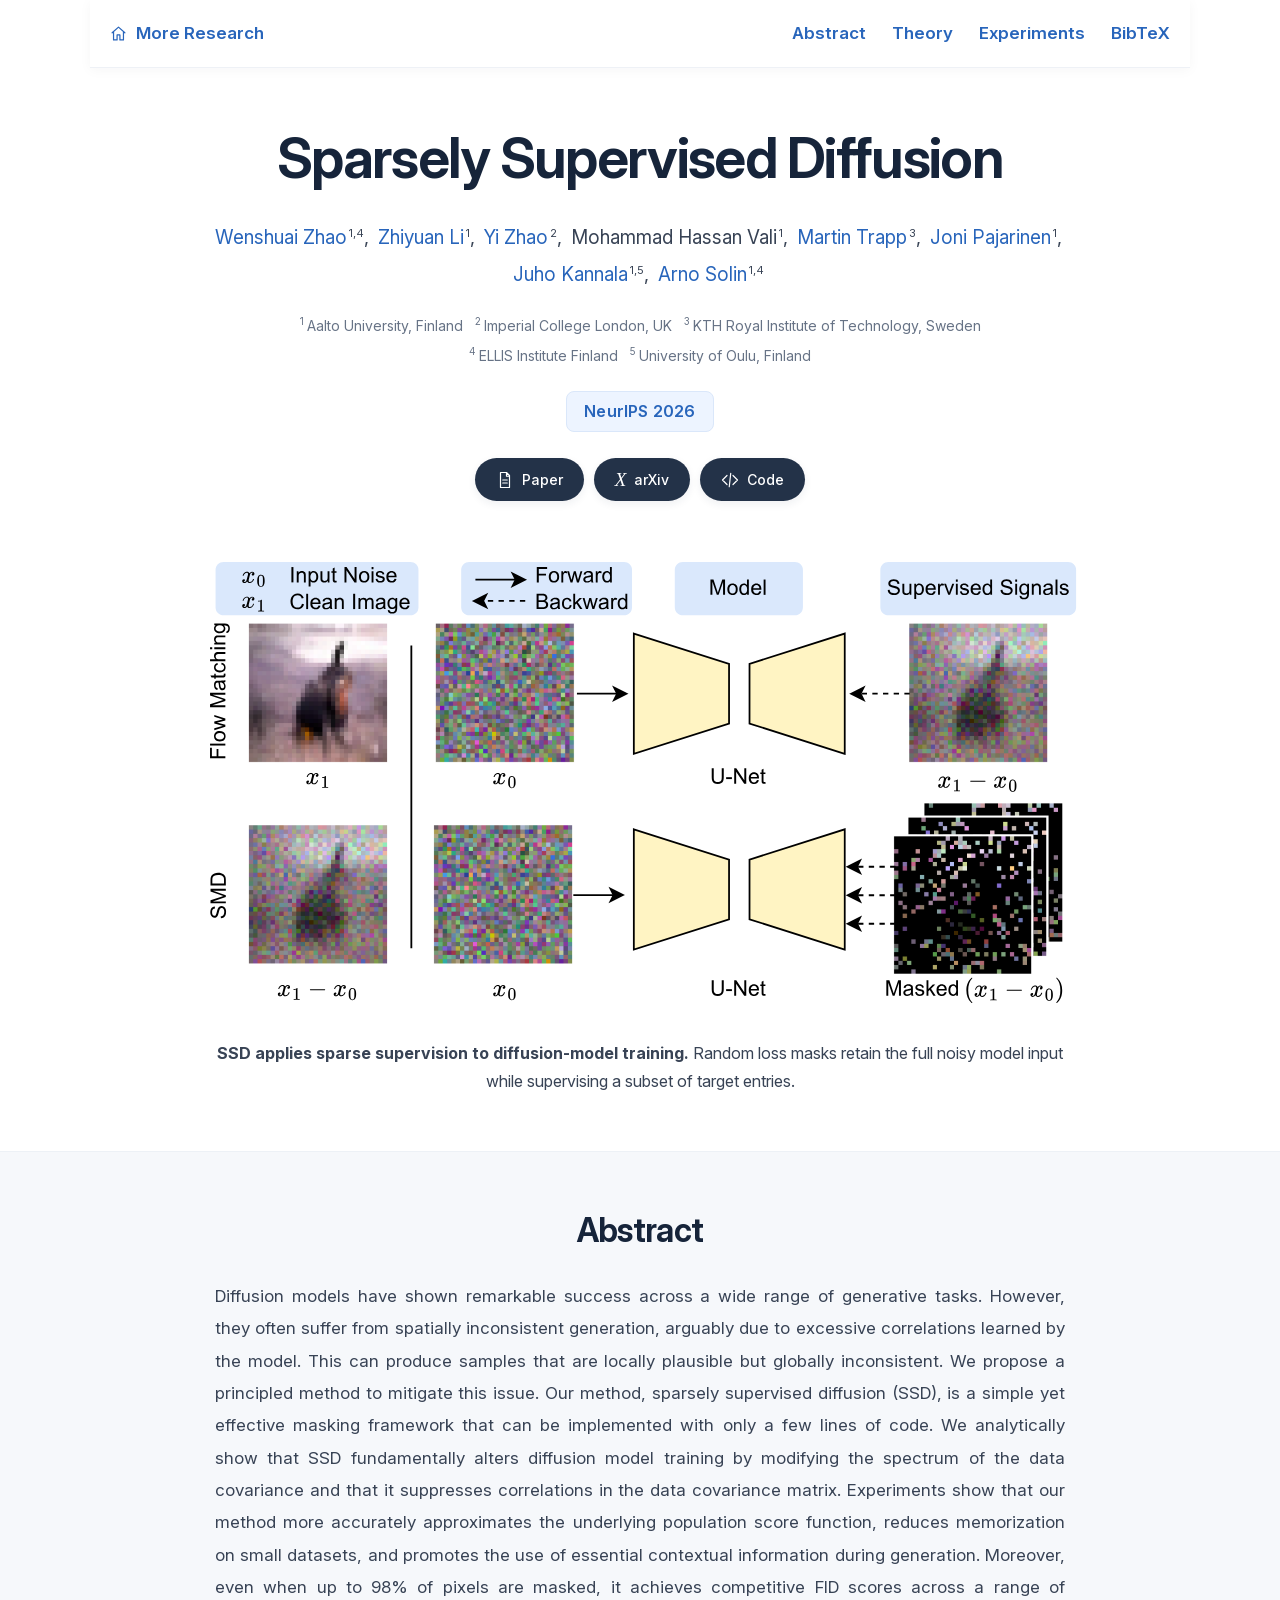
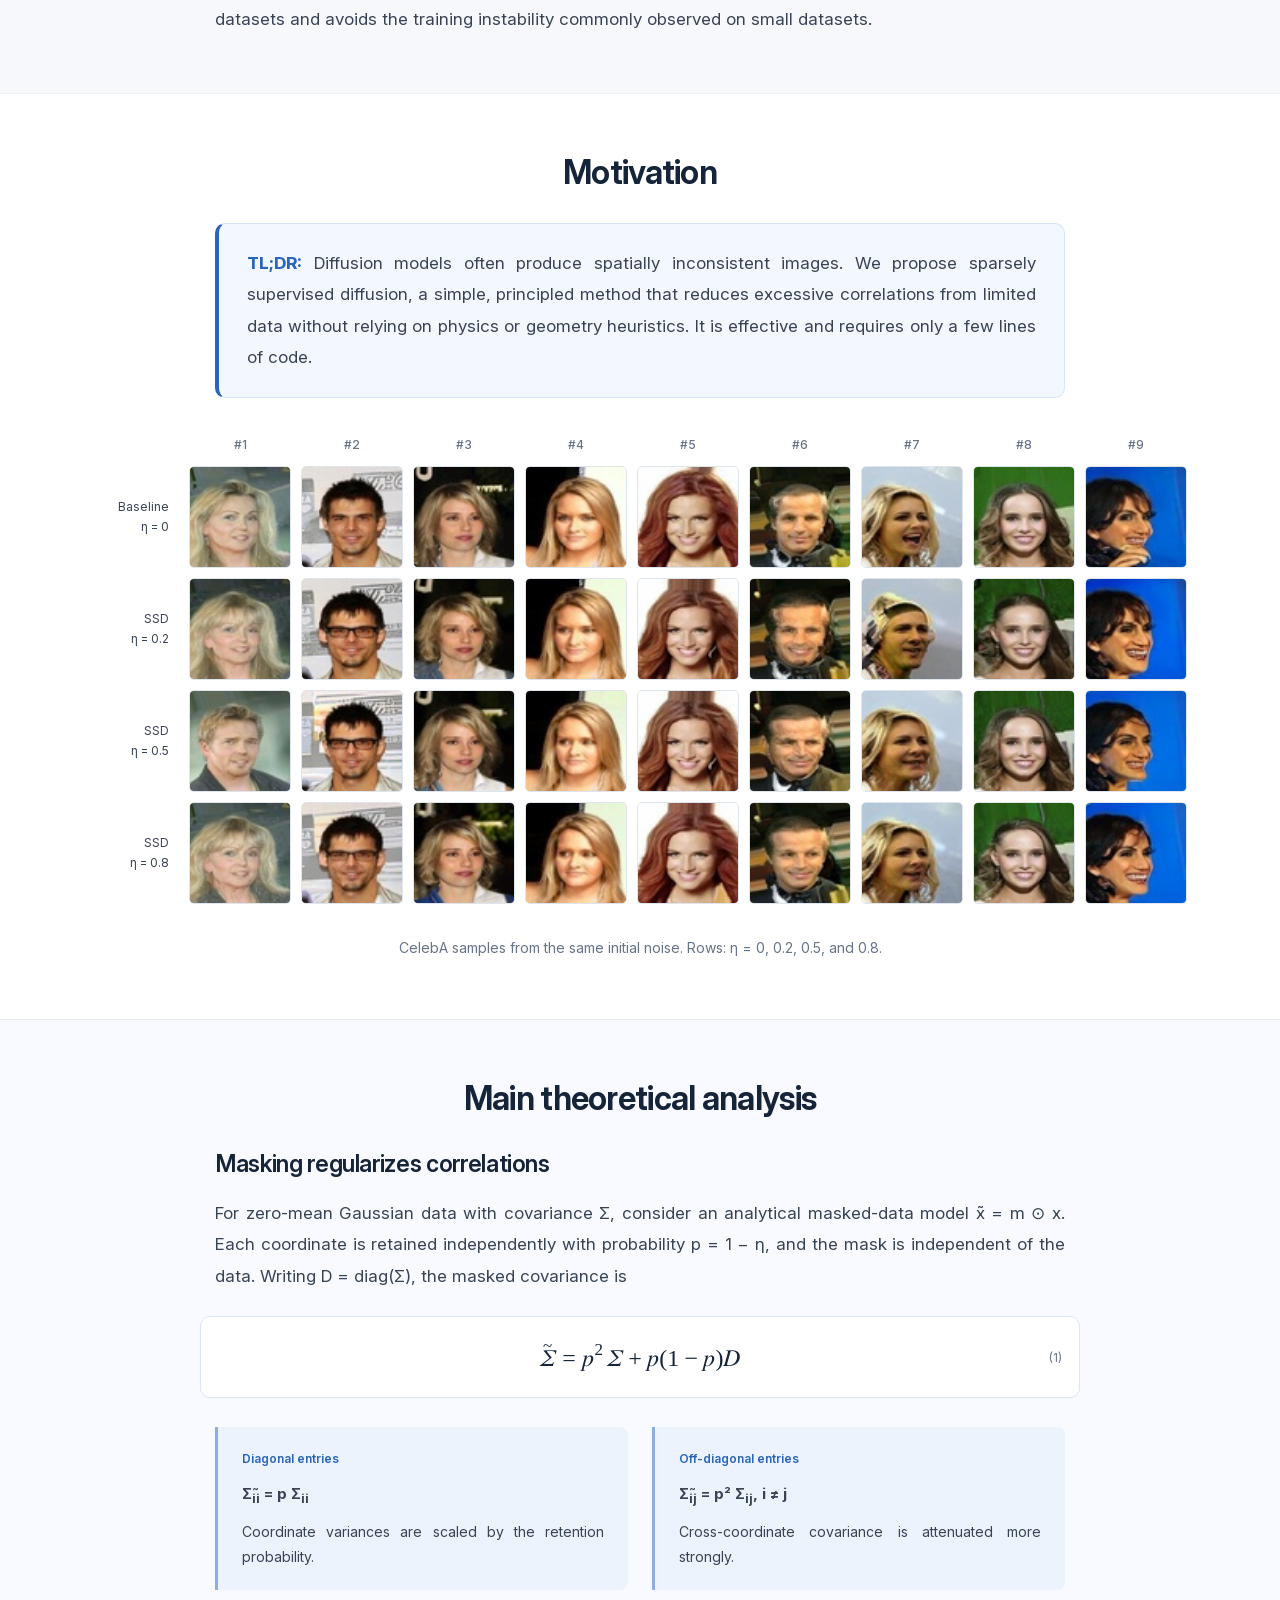
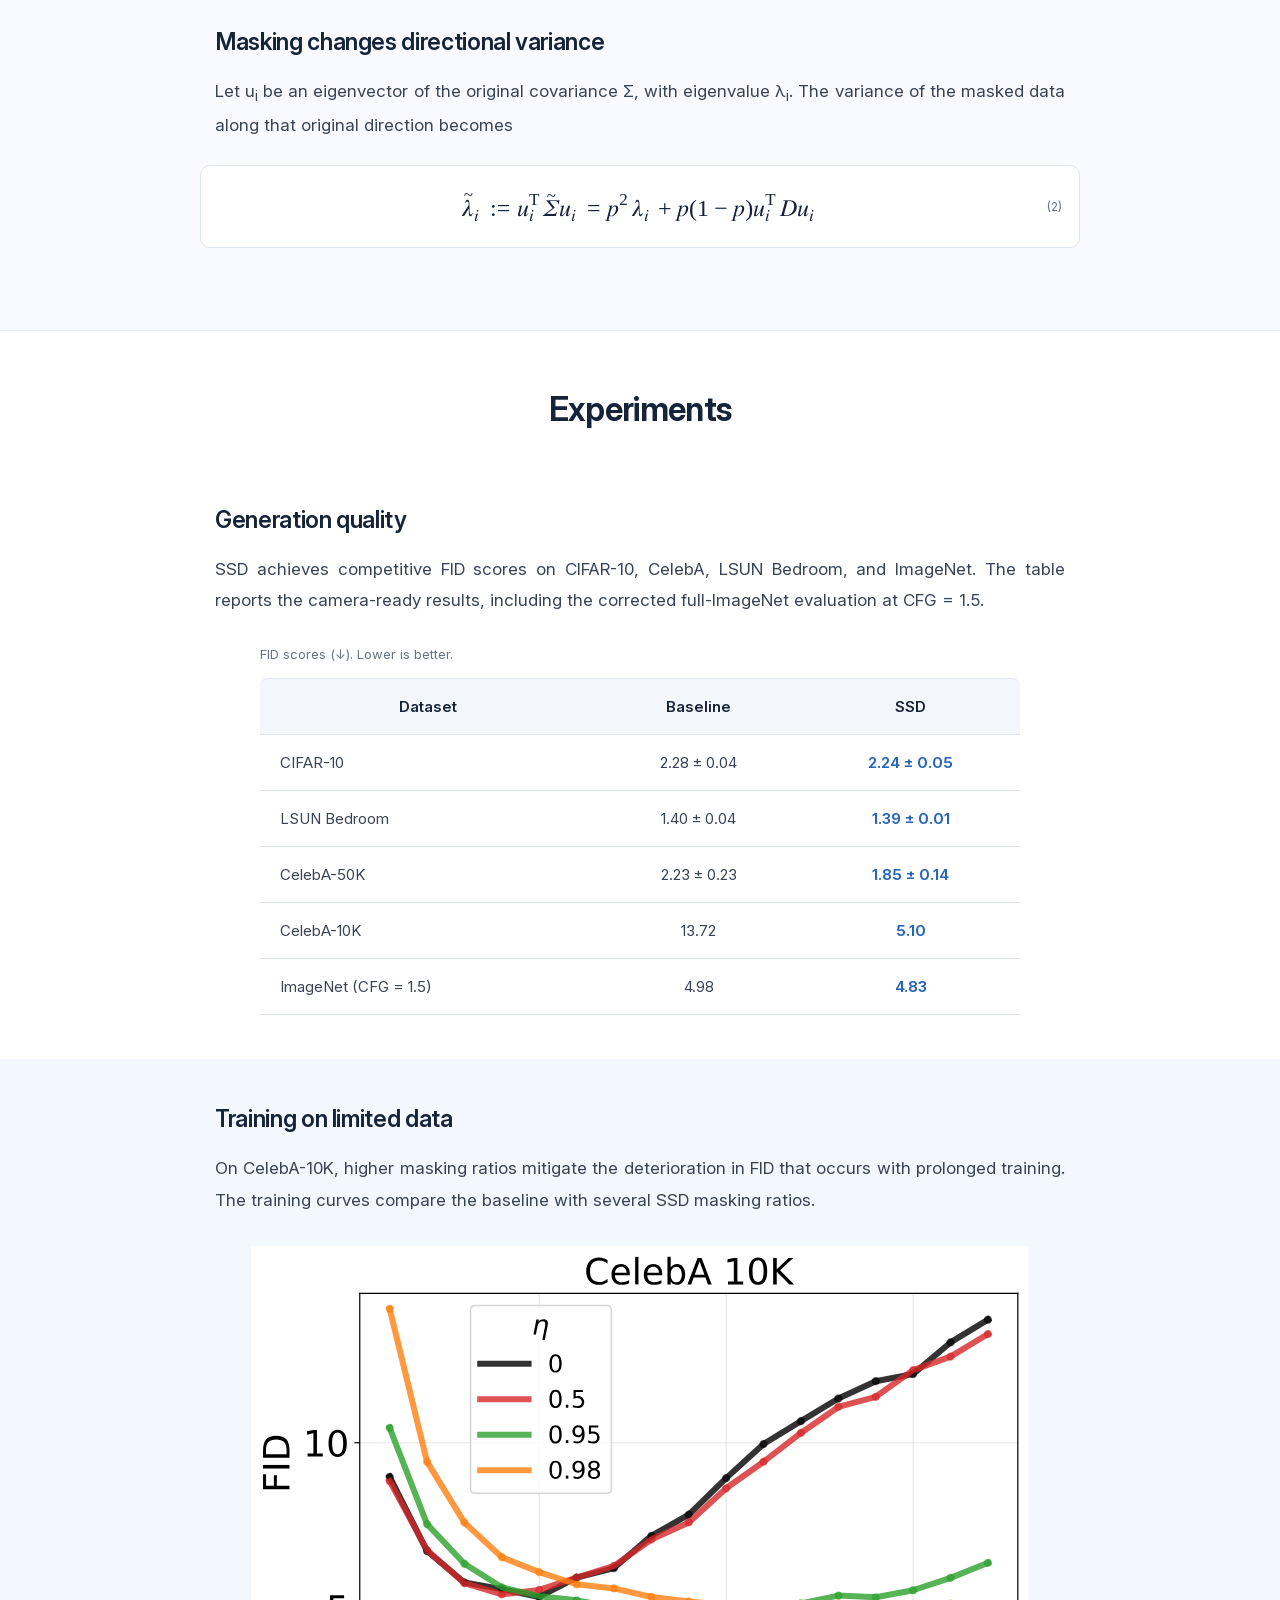
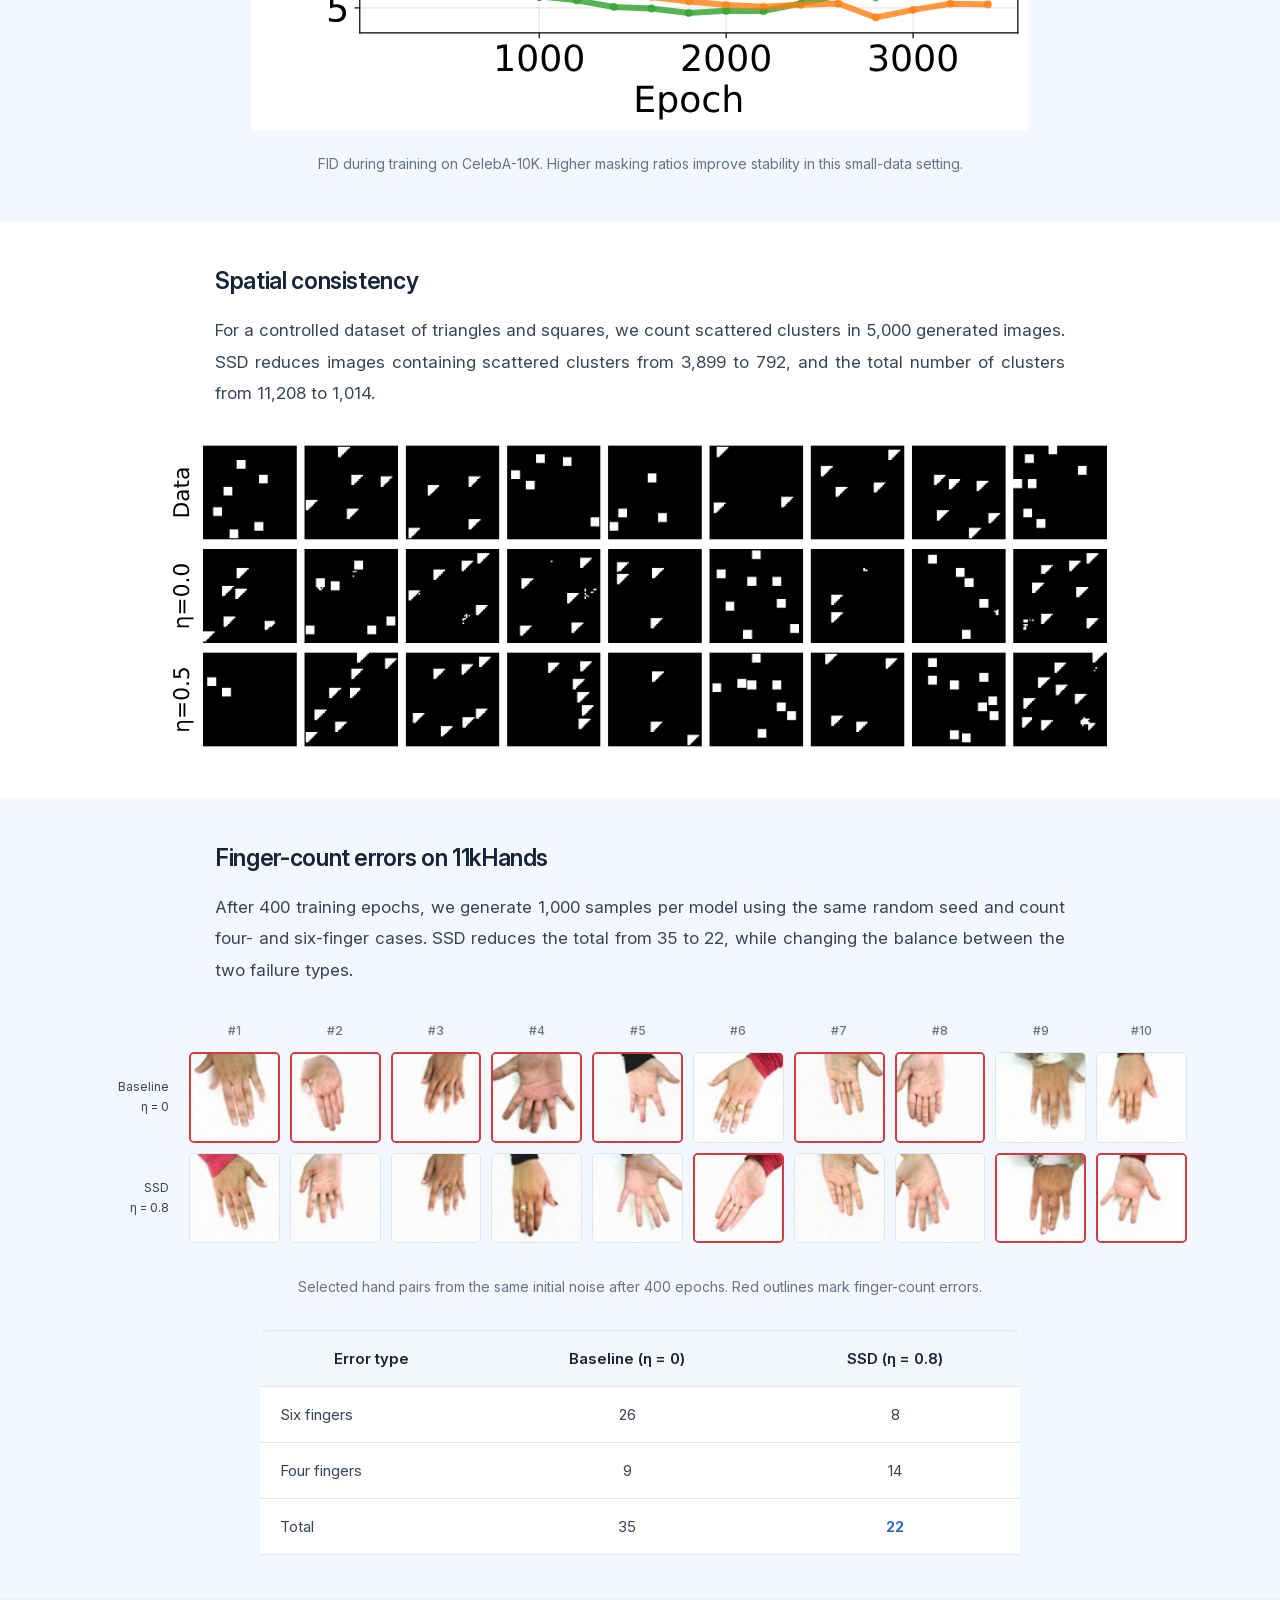
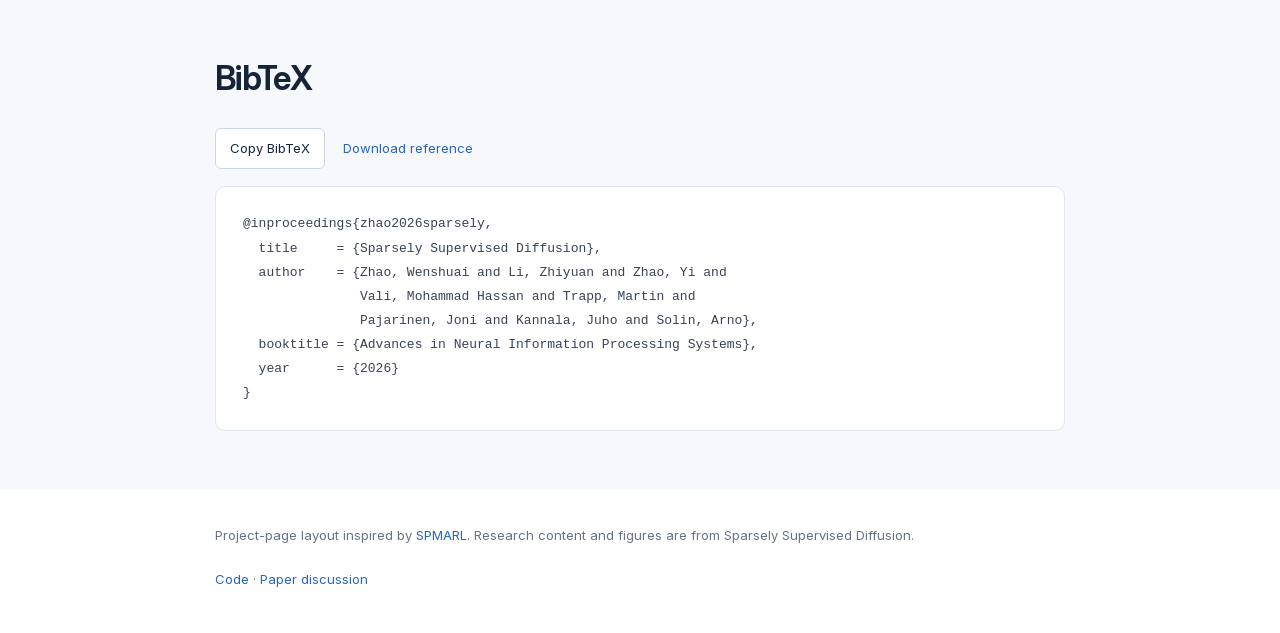
==== index.html @ 61bfb3fc "Keep navigation visible and simplify theory and citation layout" ====
<!doctype html>
<html lang="en">
<head>
  <meta charset="utf-8">
  <meta name="viewport" content="width=device-width, initial-scale=1">
  <meta name="description" content="Sparsely Supervised Diffusion (SSD), NeurIPS 2026. Official project page with paper, code, method, experimental results, and BibTeX.">
  <meta name="keywords" content="diffusion models, flow matching, sparse supervision, spatial consistency, NeurIPS 2026">
  <meta name="theme-color" content="#ffffff">
  <meta property="og:title" content="Sparsely Supervised Diffusion — NeurIPS 2026">
  <meta property="og:description" content="A simple masking framework for diffusion and flow-matching models. Paper, code, and experimental results.">
  <meta property="og:type" content="website">
  <title>Sparsely Supervised Diffusion | NeurIPS 2026</title>
  <link rel="icon" href="docs/assets/favicon.svg" type="image/svg+xml">
  <link rel="preload" href="docs/assets/fonts/InterVariable.woff2" as="font" type="font/woff2" crossorigin>
  <link rel="stylesheet" href="docs/styles.css">
  <script src="docs/script.js" defer></script>
</head>
<body>
  <a class="skip-link" href="#main">Skip to content</a>
  <nav class="research-nav" aria-label="Research navigation">
    <a href="https://wenshuaizhao.github.io/" aria-label="Wenshuai Zhao's research homepage"><svg viewBox="0 0 24 24" aria-hidden="true"><path d="m3 11 9-8 9 8M5 10v11h5v-7h4v7h5V10"/></svg><span>More Research</span></a>
  <div class="section-nav"><a href="#abstract">Abstract</a><a href="#theory">Theory</a><a href="#experiments">Experiments</a><a href="#bibtex">BibTeX</a></div></nav>
  <main id="main">
    <header class="publication-header container">
      <h1>Sparsely Supervised Diffusion</h1>
      <div class="publication-authors">
        <span><a href="https://wenshuaizhao.github.io/">Wenshuai Zhao</a><sup>1,4</sup>,</span>
        <span><a href="https://lizhyun.github.io/">Zhiyuan Li</a><sup>1</sup>,</span>
        <span><a href="https://zhaoyi11.github.io/">Yi Zhao</a><sup>2</sup>,</span>
        <span>Mohammad Hassan Vali<sup>1</sup>,</span>
        <span><a href="https://trappmartin.github.io/">Martin Trapp</a><sup>3</sup>,</span>
        <span><a href="https://rl.aalto.fi/team/">Joni Pajarinen</a><sup>1</sup>,</span>
        <span><a href="https://users.aalto.fi/~kannalj1/">Juho Kannala</a><sup>1,5</sup>,</span>
        <span><a href="https://users.aalto.fi/~asolin/">Arno Solin</a><sup>1,4</sup></span>
      </div>
      <div class="publication-affiliations">
        <p><span><sup>1</sup>Aalto University, Finland</span> &nbsp; <span><sup>2</sup>Imperial College London, UK</span> &nbsp; <span><sup>3</sup>KTH Royal Institute of Technology, Sweden</span></p>
        <p><span><sup>4</sup>ELLIS Institute Finland</span> &nbsp; <span><sup>5</sup>University of Oulu, Finland</span></p>
      </div>
      <p class="publication-venue">NeurIPS 2026</p>
      <div class="publication-links">
        <a class="resource-button" href="https://openreview.net/pdf?id=4HalTYbzQG"><svg viewBox="0 0 24 24" aria-hidden="true"><path d="M6 2h8l4 4v16H6zM14 2v5h4M9 12h6M9 16h6"/></svg>Paper</a>
        <a class="resource-button" href="https://arxiv.org/abs/2602.02699"><span class="arxiv-icon" aria-hidden="true">X</span>arXiv</a>
        <a class="resource-button" href="https://github.com/wenshuaizhao/ssd"><svg viewBox="0 0 24 24" aria-hidden="true"><path d="m8 6-6 6 6 6m8-12 6 6-6 6m-3-15-2 18"/></svg>Code</a>
      </div>
    </header>
    <section class="teaser container" aria-labelledby="teaser-title">
      <figure>
        <img src="docs/assets/method-overview.svg" alt="Method overview comparing full regression supervision in standard flow matching with masked target supervision in SSD" width="1100" height="620">
        <figcaption id="teaser-title"><strong>SSD applies sparse supervision to diffusion-model training.</strong> Random loss masks retain the full noisy model input while supervising a subset of target entries.</figcaption>
      </figure>
    </section>
    <section id="abstract" class="section abstract-section">
      <div class="container text-container">
        <h2>Abstract</h2>
        <p>Diffusion models have shown remarkable success across a wide range of generative tasks. However, they often suffer from spatially inconsistent generation, arguably due to excessive correlations learned by the model. This can produce samples that are locally plausible but globally inconsistent. We propose a principled method to mitigate this issue. Our method, sparsely supervised diffusion (SSD), is a simple yet effective masking framework that can be implemented with only a few lines of code. We analytically show that SSD fundamentally alters diffusion model training by modifying the spectrum of the data covariance and that it suppresses correlations in the data covariance matrix. Experiments show that our method more accurately approximates the underlying population score function, reduces memorization on small datasets, and promotes the use of essential contextual information during generation. Moreover, even when up to 98% of pixels are masked, it achieves competitive FID scores across a range of datasets and avoids the training instability commonly observed on small datasets.</p>
      </div>
    </section>
    <section id="motivation" class="section">
      <div class="container">
        <h2>Motivation</h2>
        <div class="motivation-box">
          <p><strong class="tldr-label">TL;DR:</strong> Diffusion models often produce spatially inconsistent images. We propose sparsely supervised diffusion, a simple, principled method that reduces excessive correlations from limited data without relying on physics or geometry heuristics. It is effective and requires only a few lines of code.</p>
        </div>
        <figure class="sample-figure">
          <div class="gallery-scroll" tabindex="0" role="region" aria-label="All CelebA samples; scroll horizontally on small screens">
            <div class="celeba-grid"><span></span><span class="sample-header">#1</span><span class="sample-header">#2</span><span class="sample-header">#3</span><span class="sample-header">#4</span><span class="sample-header">#5</span><span class="sample-header">#6</span><span class="sample-header">#7</span><span class="sample-header">#8</span><span class="sample-header">#9</span><span class="sample-row-label">Baseline<br>η = 0</span><button class="sample-preview" data-image="assets/celeba-eta-0-1.png" data-title="CelebA sample 1, baseline at eta 0" type="button" aria-label="Enlarge CelebA sample 1, baseline at eta 0"><img src="docs/assets/celeba-eta-0-1.png" alt="CelebA sample 1, baseline at eta 0" width="64" height="64" loading="lazy"></button><button class="sample-preview" data-image="assets/celeba-eta-0-2.png" data-title="CelebA sample 2, baseline at eta 0" type="button" aria-label="Enlarge CelebA sample 2, baseline at eta 0"><img src="docs/assets/celeba-eta-0-2.png" alt="CelebA sample 2, baseline at eta 0" width="64" height="64" loading="lazy"></button><button class="sample-preview" data-image="assets/celeba-eta-0-3.png" data-title="CelebA sample 3, baseline at eta 0" type="button" aria-label="Enlarge CelebA sample 3, baseline at eta 0"><img src="docs/assets/celeba-eta-0-3.png" alt="CelebA sample 3, baseline at eta 0" width="64" height="64" loading="lazy"></button><button class="sample-preview" data-image="assets/celeba-eta-0-4.png" data-title="CelebA sample 4, baseline at eta 0" type="button" aria-label="Enlarge CelebA sample 4, baseline at eta 0"><img src="docs/assets/celeba-eta-0-4.png" alt="CelebA sample 4, baseline at eta 0" width="64" height="64" loading="lazy"></button><button class="sample-preview" data-image="assets/celeba-eta-0-5.png" data-title="CelebA sample 5, baseline at eta 0" type="button" aria-label="Enlarge CelebA sample 5, baseline at eta 0"><img src="docs/assets/celeba-eta-0-5.png" alt="CelebA sample 5, baseline at eta 0" width="64" height="64" loading="lazy"></button><button class="sample-preview" data-image="assets/celeba-eta-0-6.png" data-title="CelebA sample 6, baseline at eta 0" type="button" aria-label="Enlarge CelebA sample 6, baseline at eta 0"><img src="docs/assets/celeba-eta-0-6.png" alt="CelebA sample 6, baseline at eta 0" width="64" height="64" loading="lazy"></button><button class="sample-preview" data-image="assets/celeba-eta-0-7.png" data-title="CelebA sample 7, baseline at eta 0" type="button" aria-label="Enlarge CelebA sample 7, baseline at eta 0"><img src="docs/assets/celeba-eta-0-7.png" alt="CelebA sample 7, baseline at eta 0" width="64" height="64" loading="lazy"></button><button class="sample-preview" data-image="assets/celeba-eta-0-8.png" data-title="CelebA sample 8, baseline at eta 0" type="button" aria-label="Enlarge CelebA sample 8, baseline at eta 0"><img src="docs/assets/celeba-eta-0-8.png" alt="CelebA sample 8, baseline at eta 0" width="64" height="64" loading="lazy"></button><button class="sample-preview" data-image="assets/celeba-eta-0-9.png" data-title="CelebA sample 9, baseline at eta 0" type="button" aria-label="Enlarge CelebA sample 9, baseline at eta 0"><img src="docs/assets/celeba-eta-0-9.png" alt="CelebA sample 9, baseline at eta 0" width="64" height="64" loading="lazy"></button><span class="sample-row-label">SSD<br>η = 0.2</span><button class="sample-preview" data-image="assets/celeba-eta-2-1.png" data-title="CelebA sample 1, SSD at eta 0.2" type="button" aria-label="Enlarge CelebA sample 1, SSD at eta 0.2"><img src="docs/assets/celeba-eta-2-1.png" alt="CelebA sample 1, SSD at eta 0.2" width="64" height="64" loading="lazy"></button><button class="sample-preview" data-image="assets/celeba-eta-2-2.png" data-title="CelebA sample 2, SSD at eta 0.2" type="button" aria-label="Enlarge CelebA sample 2, SSD at eta 0.2"><img src="docs/assets/celeba-eta-2-2.png" alt="CelebA sample 2, SSD at eta 0.2" width="64" height="64" loading="lazy"></button><button class="sample-preview" data-image="assets/celeba-eta-2-3.png" data-title="CelebA sample 3, SSD at eta 0.2" type="button" aria-label="Enlarge CelebA sample 3, SSD at eta 0.2"><img src="docs/assets/celeba-eta-2-3.png" alt="CelebA sample 3, SSD at eta 0.2" width="64" height="64" loading="lazy"></button><button class="sample-preview" data-image="assets/celeba-eta-2-4.png" data-title="CelebA sample 4, SSD at eta 0.2" type="button" aria-label="Enlarge CelebA sample 4, SSD at eta 0.2"><img src="docs/assets/celeba-eta-2-4.png" alt="CelebA sample 4, SSD at eta 0.2" width="64" height="64" loading="lazy"></button><button class="sample-preview" data-image="assets/celeba-eta-2-5.png" data-title="CelebA sample 5, SSD at eta 0.2" type="button" aria-label="Enlarge CelebA sample 5, SSD at eta 0.2"><img src="docs/assets/celeba-eta-2-5.png" alt="CelebA sample 5, SSD at eta 0.2" width="64" height="64" loading="lazy"></button><button class="sample-preview" data-image="assets/celeba-eta-2-6.png" data-title="CelebA sample 6, SSD at eta 0.2" type="button" aria-label="Enlarge CelebA sample 6, SSD at eta 0.2"><img src="docs/assets/celeba-eta-2-6.png" alt="CelebA sample 6, SSD at eta 0.2" width="64" height="64" loading="lazy"></button><button class="sample-preview" data-image="assets/celeba-eta-2-7.png" data-title="CelebA sample 7, SSD at eta 0.2" type="button" aria-label="Enlarge CelebA sample 7, SSD at eta 0.2"><img src="docs/assets/celeba-eta-2-7.png" alt="CelebA sample 7, SSD at eta 0.2" width="64" height="64" loading="lazy"></button><button class="sample-preview" data-image="assets/celeba-eta-2-8.png" data-title="CelebA sample 8, SSD at eta 0.2" type="button" aria-label="Enlarge CelebA sample 8, SSD at eta 0.2"><img src="docs/assets/celeba-eta-2-8.png" alt="CelebA sample 8, SSD at eta 0.2" width="64" height="64" loading="lazy"></button><button class="sample-preview" data-image="assets/celeba-eta-2-9.png" data-title="CelebA sample 9, SSD at eta 0.2" type="button" aria-label="Enlarge CelebA sample 9, SSD at eta 0.2"><img src="docs/assets/celeba-eta-2-9.png" alt="CelebA sample 9, SSD at eta 0.2" width="64" height="64" loading="lazy"></button><span class="sample-row-label">SSD<br>η = 0.5</span><button class="sample-preview" data-image="assets/celeba-eta-5-1.png" data-title="CelebA sample 1, SSD at eta 0.5" type="button" aria-label="Enlarge CelebA sample 1, SSD at eta 0.5"><img src="docs/assets/celeba-eta-5-1.png" alt="CelebA sample 1, SSD at eta 0.5" width="64" height="64" loading="lazy"></button><button class="sample-preview" data-image="assets/celeba-eta-5-2.png" data-title="CelebA sample 2, SSD at eta 0.5" type="button" aria-label="Enlarge CelebA sample 2, SSD at eta 0.5"><img src="docs/assets/celeba-eta-5-2.png" alt="CelebA sample 2, SSD at eta 0.5" width="64" height="64" loading="lazy"></button><button class="sample-preview" data-image="assets/celeba-eta-5-3.png" data-title="CelebA sample 3, SSD at eta 0.5" type="button" aria-label="Enlarge CelebA sample 3, SSD at eta 0.5"><img src="docs/assets/celeba-eta-5-3.png" alt="CelebA sample 3, SSD at eta 0.5" width="64" height="64" loading="lazy"></button><button class="sample-preview" data-image="assets/celeba-eta-5-4.png" data-title="CelebA sample 4, SSD at eta 0.5" type="button" aria-label="Enlarge CelebA sample 4, SSD at eta 0.5"><img src="docs/assets/celeba-eta-5-4.png" alt="CelebA sample 4, SSD at eta 0.5" width="64" height="64" loading="lazy"></button><button class="sample-preview" data-image="assets/celeba-eta-5-5.png" data-title="CelebA sample 5, SSD at eta 0.5" type="button" aria-label="Enlarge CelebA sample 5, SSD at eta 0.5"><img src="docs/assets/celeba-eta-5-5.png" alt="CelebA sample 5, SSD at eta 0.5" width="64" height="64" loading="lazy"></button><button class="sample-preview" data-image="assets/celeba-eta-5-6.png" data-title="CelebA sample 6, SSD at eta 0.5" type="button" aria-label="Enlarge CelebA sample 6, SSD at eta 0.5"><img src="docs/assets/celeba-eta-5-6.png" alt="CelebA sample 6, SSD at eta 0.5" width="64" height="64" loading="lazy"></button><button class="sample-preview" data-image="assets/celeba-eta-5-7.png" data-title="CelebA sample 7, SSD at eta 0.5" type="button" aria-label="Enlarge CelebA sample 7, SSD at eta 0.5"><img src="docs/assets/celeba-eta-5-7.png" alt="CelebA sample 7, SSD at eta 0.5" width="64" height="64" loading="lazy"></button><button class="sample-preview" data-image="assets/celeba-eta-5-8.png" data-title="CelebA sample 8, SSD at eta 0.5" type="button" aria-label="Enlarge CelebA sample 8, SSD at eta 0.5"><img src="docs/assets/celeba-eta-5-8.png" alt="CelebA sample 8, SSD at eta 0.5" width="64" height="64" loading="lazy"></button><button class="sample-preview" data-image="assets/celeba-eta-5-9.png" data-title="CelebA sample 9, SSD at eta 0.5" type="button" aria-label="Enlarge CelebA sample 9, SSD at eta 0.5"><img src="docs/assets/celeba-eta-5-9.png" alt="CelebA sample 9, SSD at eta 0.5" width="64" height="64" loading="lazy"></button><span class="sample-row-label">SSD<br>η = 0.8</span><button class="sample-preview" data-image="assets/celeba-eta-8-1.png" data-title="CelebA sample 1, SSD at eta 0.8" type="button" aria-label="Enlarge CelebA sample 1, SSD at eta 0.8"><img src="docs/assets/celeba-eta-8-1.png" alt="CelebA sample 1, SSD at eta 0.8" width="64" height="64" loading="lazy"></button><button class="sample-preview" data-image="assets/celeba-eta-8-2.png" data-title="CelebA sample 2, SSD at eta 0.8" type="button" aria-label="Enlarge CelebA sample 2, SSD at eta 0.8"><img src="docs/assets/celeba-eta-8-2.png" alt="CelebA sample 2, SSD at eta 0.8" width="64" height="64" loading="lazy"></button><button class="sample-preview" data-image="assets/celeba-eta-8-3.png" data-title="CelebA sample 3, SSD at eta 0.8" type="button" aria-label="Enlarge CelebA sample 3, SSD at eta 0.8"><img src="docs/assets/celeba-eta-8-3.png" alt="CelebA sample 3, SSD at eta 0.8" width="64" height="64" loading="lazy"></button><button class="sample-preview" data-image="assets/celeba-eta-8-4.png" data-title="CelebA sample 4, SSD at eta 0.8" type="button" aria-label="Enlarge CelebA sample 4, SSD at eta 0.8"><img src="docs/assets/celeba-eta-8-4.png" alt="CelebA sample 4, SSD at eta 0.8" width="64" height="64" loading="lazy"></button><button class="sample-preview" data-image="assets/celeba-eta-8-5.png" data-title="CelebA sample 5, SSD at eta 0.8" type="button" aria-label="Enlarge CelebA sample 5, SSD at eta 0.8"><img src="docs/assets/celeba-eta-8-5.png" alt="CelebA sample 5, SSD at eta 0.8" width="64" height="64" loading="lazy"></button><button class="sample-preview" data-image="assets/celeba-eta-8-6.png" data-title="CelebA sample 6, SSD at eta 0.8" type="button" aria-label="Enlarge CelebA sample 6, SSD at eta 0.8"><img src="docs/assets/celeba-eta-8-6.png" alt="CelebA sample 6, SSD at eta 0.8" width="64" height="64" loading="lazy"></button><button class="sample-preview" data-image="assets/celeba-eta-8-7.png" data-title="CelebA sample 7, SSD at eta 0.8" type="button" aria-label="Enlarge CelebA sample 7, SSD at eta 0.8"><img src="docs/assets/celeba-eta-8-7.png" alt="CelebA sample 7, SSD at eta 0.8" width="64" height="64" loading="lazy"></button><button class="sample-preview" data-image="assets/celeba-eta-8-8.png" data-title="CelebA sample 8, SSD at eta 0.8" type="button" aria-label="Enlarge CelebA sample 8, SSD at eta 0.8"><img src="docs/assets/celeba-eta-8-8.png" alt="CelebA sample 8, SSD at eta 0.8" width="64" height="64" loading="lazy"></button><button class="sample-preview" data-image="assets/celeba-eta-8-9.png" data-title="CelebA sample 9, SSD at eta 0.8" type="button" aria-label="Enlarge CelebA sample 9, SSD at eta 0.8"><img src="docs/assets/celeba-eta-8-9.png" alt="CelebA sample 9, SSD at eta 0.8" width="64" height="64" loading="lazy"></button></div></div>
          <figcaption>CelebA samples from the same initial noise. Rows: η = 0, 0.2, 0.5, and 0.8.</figcaption>
        </figure>
      </div>
    </section>
    <section id="theory" class="section theory-section">
      <div class="container">
        <h2>Main theoretical analysis</h2>
        
        <div class="text-container prose">
          <h3>Masking regularizes correlations</h3>
          <p>For zero-mean Gaussian data with covariance Σ, consider an analytical masked-data model x̃ = m ⊙ x. Each coordinate is retained independently with probability p = 1 − η, and the mask is independent of the data. Writing D = diag(Σ), the masked covariance is</p>
        </div>
        <div class="equation-panel"><math display="block" aria-label="Masked covariance equals p squared times Sigma plus p times one minus p times D"><mrow><mover><mi>Σ</mi><mo>~</mo></mover><mo>=</mo><msup><mi>p</mi><mn>2</mn></msup><mi>Σ</mi><mo>+</mo><mi>p</mi><mo>(</mo><mn>1</mn><mo>−</mo><mi>p</mi><mo>)</mo><mi>D</mi></mrow></math><span class="equation-number">(1)</span></div>
        <div class="covariance-explanation">
          <div><span class="theory-label">Diagonal entries</span><p><strong>Σ̃<sub>ii</sub> = p Σ<sub>ii</sub></strong></p><p>Coordinate variances are scaled by the retention probability.</p></div>
          <div><span class="theory-label">Off-diagonal entries</span><p><strong>Σ̃<sub>ij</sub> = p² Σ<sub>ij</sub>, i ≠ j</strong></p><p>Cross-coordinate covariance is attenuated more strongly.</p></div>
        </div>
        <div class="text-container prose">
          <h3>Masking changes directional variance</h3>
          <p>Let u<sub>i</sub> be an eigenvector of the original covariance Σ, with eigenvalue λ<sub>i</sub>. The variance of the masked data along that original direction becomes</p>
        </div>
        <div class="equation-panel"><math display="block" aria-label="Projected masked variance equals p squared lambda i plus p times one minus p times u i transpose D u i"><mrow><msub><mover><mi>λ</mi><mo>~</mo></mover><mi>i</mi></msub><mo>:=</mo><msubsup><mi>u</mi><mi>i</mi><mi mathvariant="normal">T</mi></msubsup><mover><mi>Σ</mi><mo>~</mo></mover><msub><mi>u</mi><mi>i</mi></msub><mo>=</mo><msup><mi>p</mi><mn>2</mn></msup><msub><mi>λ</mi><mi>i</mi></msub><mo>+</mo><mi>p</mi><mo>(</mo><mn>1</mn><mo>−</mo><mi>p</mi><mo>)</mo><msubsup><mi>u</mi><mi>i</mi><mi mathvariant="normal">T</mi></msubsup><mi>D</mi><msub><mi>u</mi><mi>i</mi></msub></mrow></math><span class="equation-number">(2)</span></div>
      </div>
    </section>
    <section id="experiments" class="section experiments-section">
      <div class="container"><h2>Experiments</h2></div>
      <section class="experiment-subsection" aria-label="Generation quality">
        <div class="container">
        <h3>Generation quality</h3>
        <p class="prose">SSD achieves competitive FID scores on CIFAR-10, CelebA, LSUN Bedroom, and ImageNet. The table reports the camera-ready results, including the corrected full-ImageNet evaluation at CFG = 1.5.</p>
        <div class="table-container">
          <table>
            <caption>FID scores (↓). Lower is better.</caption>
            <thead><tr><th scope="col">Dataset</th><th scope="col">Baseline</th><th scope="col">SSD</th></tr></thead>
            <tbody>
              <tr><th scope="row">CIFAR-10</th><td>2.28 ± 0.04</td><td><strong>2.24 ± 0.05</strong></td></tr>
              <tr><th scope="row">LSUN Bedroom</th><td>1.40 ± 0.04</td><td><strong>1.39 ± 0.01</strong></td></tr>
              <tr><th scope="row">CelebA-50K</th><td>2.23 ± 0.23</td><td><strong>1.85 ± 0.14</strong></td></tr>
              <tr><th scope="row">CelebA-10K</th><td>13.72</td><td><strong>5.10</strong></td></tr>
              <tr><th scope="row">ImageNet (CFG = 1.5)</th><td>4.98</td><td><strong>4.83</strong></td></tr>
            </tbody>
          </table>
        </div>
        </div>
      </section>
      <section class="experiment-subsection" aria-label="Training on limited data">
        <div class="container">
        <h3>Training on limited data</h3>
        <p class="prose">On CelebA-10K, higher masking ratios mitigate the deterioration in FID that occurs with prolonged training. The training curves compare the baseline with several SSD masking ratios.</p>
        <figure class="training-figure"><img src="docs/assets/celeba10k-training.svg" alt="CelebA-10K FID versus training epochs for the baseline and SSD models with different masking ratios" loading="lazy"><figcaption>FID during training on CelebA-10K. Higher masking ratios improve stability in this small-data setting.</figcaption></figure>
        </div>
      </section>
      <section class="experiment-subsection" aria-label="Spatial consistency">
        <div class="container">
        <h3>Spatial consistency</h3>
        <p class="prose">For a controlled dataset of triangles and squares, we count scattered clusters in 5,000 generated images. SSD reduces images containing scattered clusters from 3,899 to 792, and the total number of clusters from 11,208 to 1,014.</p>
        <figure><img src="docs/assets/spatial-consistency.svg" alt="Training shapes at the top, baseline-generated shapes in the middle, and SSD-generated shapes at the bottom" loading="lazy"></figure>
        </div>
      </section>
      <section class="experiment-subsection" aria-label="Finger-count errors on 11kHands">
        <div class="container">
        <h3>Finger-count errors on 11kHands</h3>
        <p class="prose">After 400 training epochs, we generate 1,000 samples per model using the same random seed and count four- and six-finger cases. SSD reduces the total from 35 to 22, while changing the balance between the two failure types.</p>
        <figure class="hands-figure"><div class="gallery-scroll" tabindex="0" role="region" aria-label="Matched hand comparisons; scroll horizontally on small screens"><div class="hands-grid"><span></span><span class="sample-header">#1</span><span class="sample-header">#2</span><span class="sample-header">#3</span><span class="sample-header">#4</span><span class="sample-header">#5</span><span class="sample-header">#6</span><span class="sample-header">#7</span><span class="sample-header">#8</span><span class="sample-header">#9</span><span class="sample-header">#10</span><span class="sample-row-label">Baseline<br>η = 0</span><button class="sample-preview marked-error" data-image="assets/hands-baseline-1.png" data-title="Hand comparison 1, baseline, original sample 0_4_46.png, finger-count error marked in the paper grid" type="button" aria-label="Enlarge Hand comparison 1, baseline, original sample 0_4_46.png, finger-count error marked in the paper grid"><img src="docs/assets/hands-baseline-1.png" alt="Hand comparison 1, baseline, original sample 0_4_46.png, finger-count error marked in the paper grid" width="64" height="64" loading="lazy"></button><button class="sample-preview marked-error" data-image="assets/hands-baseline-2.png" data-title="Hand comparison 2, baseline, original sample 0_4_84.png, finger-count error marked in the paper grid" type="button" aria-label="Enlarge Hand comparison 2, baseline, original sample 0_4_84.png, finger-count error marked in the paper grid"><img src="docs/assets/hands-baseline-2.png" alt="Hand comparison 2, baseline, original sample 0_4_84.png, finger-count error marked in the paper grid" width="64" height="64" loading="lazy"></button><button class="sample-preview marked-error" data-image="assets/hands-baseline-3.png" data-title="Hand comparison 3, baseline, original sample 0_5_40.png, finger-count error marked in the paper grid" type="button" aria-label="Enlarge Hand comparison 3, baseline, original sample 0_5_40.png, finger-count error marked in the paper grid"><img src="docs/assets/hands-baseline-3.png" alt="Hand comparison 3, baseline, original sample 0_5_40.png, finger-count error marked in the paper grid" width="64" height="64" loading="lazy"></button><button class="sample-preview marked-error" data-image="assets/hands-baseline-4.png" data-title="Hand comparison 4, baseline, original sample 0_5_55.png, finger-count error marked in the paper grid" type="button" aria-label="Enlarge Hand comparison 4, baseline, original sample 0_5_55.png, finger-count error marked in the paper grid"><img src="docs/assets/hands-baseline-4.png" alt="Hand comparison 4, baseline, original sample 0_5_55.png, finger-count error marked in the paper grid" width="64" height="64" loading="lazy"></button><button class="sample-preview marked-error" data-image="assets/hands-baseline-5.png" data-title="Hand comparison 5, baseline, original sample 0_5_64.png, finger-count error marked in the paper grid" type="button" aria-label="Enlarge Hand comparison 5, baseline, original sample 0_5_64.png, finger-count error marked in the paper grid"><img src="docs/assets/hands-baseline-5.png" alt="Hand comparison 5, baseline, original sample 0_5_64.png, finger-count error marked in the paper grid" width="64" height="64" loading="lazy"></button><button class="sample-preview" data-image="assets/hands-baseline-6.png" data-title="Hand comparison 6, baseline, original sample 0_5_69.png" type="button" aria-label="Enlarge Hand comparison 6, baseline, original sample 0_5_69.png"><img src="docs/assets/hands-baseline-6.png" alt="Hand comparison 6, baseline, original sample 0_5_69.png" width="64" height="64" loading="lazy"></button><button class="sample-preview marked-error" data-image="assets/hands-baseline-7.png" data-title="Hand comparison 7, baseline, original sample 0_5_71.png, finger-count error marked in the paper grid" type="button" aria-label="Enlarge Hand comparison 7, baseline, original sample 0_5_71.png, finger-count error marked in the paper grid"><img src="docs/assets/hands-baseline-7.png" alt="Hand comparison 7, baseline, original sample 0_5_71.png, finger-count error marked in the paper grid" width="64" height="64" loading="lazy"></button><button class="sample-preview marked-error" data-image="assets/hands-baseline-8.png" data-title="Hand comparison 8, baseline, original sample 0_5_73.png, finger-count error marked in the paper grid" type="button" aria-label="Enlarge Hand comparison 8, baseline, original sample 0_5_73.png, finger-count error marked in the paper grid"><img src="docs/assets/hands-baseline-8.png" alt="Hand comparison 8, baseline, original sample 0_5_73.png, finger-count error marked in the paper grid" width="64" height="64" loading="lazy"></button><button class="sample-preview" data-image="assets/hands-baseline-9.png" data-title="Hand comparison 9, baseline, original sample 0_5_81.png" type="button" aria-label="Enlarge Hand comparison 9, baseline, original sample 0_5_81.png"><img src="docs/assets/hands-baseline-9.png" alt="Hand comparison 9, baseline, original sample 0_5_81.png" width="64" height="64" loading="lazy"></button><button class="sample-preview" data-image="assets/hands-baseline-10.png" data-title="Hand comparison 10, baseline, original sample 0_5_85.png" type="button" aria-label="Enlarge Hand comparison 10, baseline, original sample 0_5_85.png"><img src="docs/assets/hands-baseline-10.png" alt="Hand comparison 10, baseline, original sample 0_5_85.png" width="64" height="64" loading="lazy"></button><span class="sample-row-label">SSD<br>η = 0.8</span><button class="sample-preview" data-image="assets/hands-ssd-1.png" data-title="Hand comparison 1, ssd, original sample 0_4_46.png" type="button" aria-label="Enlarge Hand comparison 1, ssd, original sample 0_4_46.png"><img src="docs/assets/hands-ssd-1.png" alt="Hand comparison 1, ssd, original sample 0_4_46.png" width="64" height="64" loading="lazy"></button><button class="sample-preview" data-image="assets/hands-ssd-2.png" data-title="Hand comparison 2, ssd, original sample 0_4_84.png" type="button" aria-label="Enlarge Hand comparison 2, ssd, original sample 0_4_84.png"><img src="docs/assets/hands-ssd-2.png" alt="Hand comparison 2, ssd, original sample 0_4_84.png" width="64" height="64" loading="lazy"></button><button class="sample-preview" data-image="assets/hands-ssd-3.png" data-title="Hand comparison 3, ssd, original sample 0_5_40.png" type="button" aria-label="Enlarge Hand comparison 3, ssd, original sample 0_5_40.png"><img src="docs/assets/hands-ssd-3.png" alt="Hand comparison 3, ssd, original sample 0_5_40.png" width="64" height="64" loading="lazy"></button><button class="sample-preview" data-image="assets/hands-ssd-4.png" data-title="Hand comparison 4, ssd, original sample 0_5_55.png" type="button" aria-label="Enlarge Hand comparison 4, ssd, original sample 0_5_55.png"><img src="docs/assets/hands-ssd-4.png" alt="Hand comparison 4, ssd, original sample 0_5_55.png" width="64" height="64" loading="lazy"></button><button class="sample-preview" data-image="assets/hands-ssd-5.png" data-title="Hand comparison 5, ssd, original sample 0_5_64.png" type="button" aria-label="Enlarge Hand comparison 5, ssd, original sample 0_5_64.png"><img src="docs/assets/hands-ssd-5.png" alt="Hand comparison 5, ssd, original sample 0_5_64.png" width="64" height="64" loading="lazy"></button><button class="sample-preview marked-error" data-image="assets/hands-ssd-6.png" data-title="Hand comparison 6, ssd, original sample 0_5_69.png, finger-count error marked in the paper grid" type="button" aria-label="Enlarge Hand comparison 6, ssd, original sample 0_5_69.png, finger-count error marked in the paper grid"><img src="docs/assets/hands-ssd-6.png" alt="Hand comparison 6, ssd, original sample 0_5_69.png, finger-count error marked in the paper grid" width="64" height="64" loading="lazy"></button><button class="sample-preview" data-image="assets/hands-ssd-7.png" data-title="Hand comparison 7, ssd, original sample 0_5_71.png" type="button" aria-label="Enlarge Hand comparison 7, ssd, original sample 0_5_71.png"><img src="docs/assets/hands-ssd-7.png" alt="Hand comparison 7, ssd, original sample 0_5_71.png" width="64" height="64" loading="lazy"></button><button class="sample-preview" data-image="assets/hands-ssd-8.png" data-title="Hand comparison 8, ssd, original sample 0_5_73.png" type="button" aria-label="Enlarge Hand comparison 8, ssd, original sample 0_5_73.png"><img src="docs/assets/hands-ssd-8.png" alt="Hand comparison 8, ssd, original sample 0_5_73.png" width="64" height="64" loading="lazy"></button><button class="sample-preview marked-error" data-image="assets/hands-ssd-9.png" data-title="Hand comparison 9, ssd, original sample 0_5_81.png, finger-count error marked in the paper grid" type="button" aria-label="Enlarge Hand comparison 9, ssd, original sample 0_5_81.png, finger-count error marked in the paper grid"><img src="docs/assets/hands-ssd-9.png" alt="Hand comparison 9, ssd, original sample 0_5_81.png, finger-count error marked in the paper grid" width="64" height="64" loading="lazy"></button><button class="sample-preview marked-error" data-image="assets/hands-ssd-10.png" data-title="Hand comparison 10, ssd, original sample 0_5_85.png, finger-count error marked in the paper grid" type="button" aria-label="Enlarge Hand comparison 10, ssd, original sample 0_5_85.png, finger-count error marked in the paper grid"><img src="docs/assets/hands-ssd-10.png" alt="Hand comparison 10, ssd, original sample 0_5_85.png, finger-count error marked in the paper grid" width="64" height="64" loading="lazy"></button></div></div><figcaption>Selected hand pairs from the same initial noise after 400 epochs. Red outlines mark finger-count errors.</figcaption></figure>
        <div class="table-container">
          <table><thead><tr><th scope="col">Error type</th><th scope="col">Baseline (η = 0)</th><th scope="col">SSD (η = 0.8)</th></tr></thead><tbody><tr><th scope="row">Six fingers</th><td>26</td><td>8</td></tr><tr><th scope="row">Four fingers</th><td>9</td><td>14</td></tr><tr><th scope="row">Total</th><td>35</td><td><strong>22</strong></td></tr></tbody></table>
        </div>
        </div>
      </section>
    </section>
    <section id="bibtex" class="section bibtex-section">
      <div class="container text-container">
        <h2>BibTeX</h2>
        <div class="citation-actions"><button id="copy-citation" type="button">Copy BibTeX</button><a href="docs/assets/citation.bib" download>Download reference</a></div>
        <pre><code id="citation-code">@inproceedings{zhao2026sparsely,
  title     = {Sparsely Supervised Diffusion},
  author    = {Zhao, Wenshuai and Li, Zhiyuan and Zhao, Yi and
               Vali, Mohammad Hassan and Trapp, Martin and
               Pajarinen, Joni and Kannala, Juho and Solin, Arno},
  booktitle = {Advances in Neural Information Processing Systems},
  year      = {2026}
}
</code></pre>
      </div>
    </section>
  </main>
  <footer><div class="container text-container"><p>Project-page layout inspired by <a href="https://wenshuaizhao.github.io/spmarl/">SPMARL</a>. Research content and figures are from Sparsely Supervised Diffusion.</p><p><a href="https://github.com/wenshuaizhao/ssd">Code</a> · <a href="https://openreview.net/forum?id=4HalTYbzQG">Paper discussion</a></p></div></footer>
  <dialog id="sample-dialog" aria-labelledby="sample-dialog-title"><button id="close-sample" type="button" aria-label="Close image">×</button><p id="sample-dialog-title"></p><img id="sample-dialog-image" alt="Selected generated image"></dialog>
  <p id="copy-status" class="sr-only" role="status" aria-live="polite"></p>
</body>
</html>
---- docs/styles.css ----
@font-face {
  font-family: 'Inter';
  src: url('assets/fonts/InterVariable.woff2') format('woff2');
  font-weight: 100 900;
  font-style: normal;
  font-display: swap;
}
:root {
  --prose-width: 850px;
  --text: #384355;
  --heading: #16243a;
  --link: #2865bb;
  --muted: #677386;
  --line: #dfe6ef;
  --section: #f6f8fb;
}
* { box-sizing: border-box; }
html { scroll-behavior: smooth; scroll-padding-top: 90px; }
body {
  margin: 0;
  color: var(--text);
  background: #fff;
  font: 17px/1.8 'Inter', -apple-system, BlinkMacSystemFont, 'Segoe UI', sans-serif;
  font-optical-sizing: auto;
  -webkit-font-smoothing: antialiased;
}
a { color: var(--link); text-decoration: none; text-underline-offset: 4px; }
a:hover { text-decoration: underline; }
a:focus-visible, button:focus-visible, .gallery-scroll:focus-visible {
  outline: 3px solid #588cdf;
  outline-offset: 4px;
}
button { font: inherit; cursor: pointer; }
img { display: block; max-width: 100%; height: auto; }
svg { display: block; }
figure { margin: 30px 0 0; }
figcaption {
  font-size: 14px;
  line-height: 1.75;
  color: var(--muted);
  text-align: center;
  margin: 20px auto 0;
  max-width: 850px;
}
.container { width: min(1100px, calc(100% - 64px)); margin-inline: auto; }
.text-container { max-width: var(--prose-width); }
.research-nav {
  position: sticky;
  top: 0;
  z-index: 20;
  background: #ffffffed;
  backdrop-filter: blur(12px);
  box-shadow: 0 2px 12px #16243a0a;
  display: flex;
  align-items: center;
  justify-content: space-between;
  gap: 20px;
  max-width: 1100px;
  margin: auto;
  min-height: 68px;
  padding-inline: 20px;
  font-size: 17px;
  font-weight: 600;
  border-bottom: 1px solid #eef1f6;
}
.research-nav > a { display: flex; align-items: center; gap: 9px; color: var(--link); }
.research-nav svg { width: 17px; height: 17px; stroke: currentColor; stroke-width: 1.7; fill: none; stroke-linecap: round; stroke-linejoin: round; }
.section-nav { display: flex; gap: 26px; }
.section-nav a { color: var(--link); }
.publication-header { text-align: center; padding: 58px 0 28px; }
h1 {
  color: var(--heading);
  font-size: clamp(36px, 4.7vw, 56px);
  line-height: 1.16;
  font-weight: 650;
  letter-spacing: -1.7px;
  margin: 0 auto 28px;
  max-width: 1040px;
}
.publication-authors { font-size: 19px; line-height: 1.95; margin-inline: auto; max-width: 960px; }
.publication-authors > span { display: inline-block; margin-right: 4px; }
.publication-authors sup { font-size: 11px; margin-left: 2px; }
.publication-affiliations { color: var(--muted); font-size: 14px; line-height: 1.7; margin: 20px 0; }
.publication-affiliations p { margin: 5px 0; }
.publication-affiliations sup { font-size: 10px; margin-right: 3px; }
.publication-venue {
  display: inline-block;
  font-size: 16px;
  letter-spacing: .2px;
  color: var(--link);
  font-weight: 600;
  background: #edf4ff;
  border: 1px solid #dae7fa;
  border-radius: 8px;
  padding: 5px 17px;
  margin: 4px 0 13px;
}
.publication-links { display: flex; justify-content: center; flex-wrap: wrap; gap: 10px; margin: 13px 0 10px; }
.resource-button {
  display: inline-flex;
  align-items: center;
  gap: 8px;
  line-height: 1.4;
  color: #fff;
  background: #233248;
  border-radius: 999px;
  padding: 12px 21px;
  font-size: 14px;
  font-weight: 500;
  box-shadow: 0 3px 8px #18284212;
}
.resource-button:hover { background: #354862; text-decoration: none; }
.resource-button svg { width: 18px; height: 18px; fill: none; stroke: currentColor; stroke-width: 1.6; stroke-linejoin: round; stroke-linecap: round; }
.arxiv-icon { font-size: 19px; font-family: Georgia, serif; line-height: 1; font-style: italic; }
.teaser { padding: 22px 0 56px; }
.teaser figure { margin: 0; }
.teaser img { width: 100%; max-width: 880px; margin-inline: auto; }
.teaser figcaption { font-size: 16px; color: var(--text); max-width: 850px; }
.section { padding: 58px 0; }
.abstract-section { background: var(--section); border-block: 1px solid #edf1f6; }
h2 { color: var(--heading); font-size: 33px; line-height: 1.25; font-weight: 650; letter-spacing: -.7px; margin: 0 0 29px; text-align: center; }
h3 { color: var(--heading); font-size: 23px; line-height: 1.4; font-weight: 600; letter-spacing: -.35px; margin: 42px 0 18px; }
h3:first-of-type { margin-top: 24px; }
p { margin: 0 0 20px; }
.abstract-section p { text-align: justify; margin: 0; line-height: 1.9; }
.prose { max-width: var(--prose-width); margin-inline: auto; line-height: 1.85; }
.sample-figure { margin: 32px auto 0; }
.gallery-scroll { overflow-x: auto; padding: 4px 3px 12px; scrollbar-color: #b4c5dd #f0f4f9; }
.celeba-grid, .hands-grid {
  display: grid;
  align-items: center;
  gap: 10px;
  min-width: 870px;
}
.celeba-grid { grid-template-columns: 86px repeat(9, minmax(0, 1fr)); }
.hands-grid { grid-template-columns: 86px repeat(10, minmax(0, 1fr)); }
.sample-header { text-align: center; font-size: 12px; color: var(--muted); font-weight: 500; }
.sample-row-label { text-align: right; padding-right: 10px; font-size: 12px; line-height: 1.65; color: var(--text); }
.sample-preview {
  display: block;
  width: 100%;
  padding: 0;
  background: #fff;
  border: 1px solid #dfe5ec;
  border-radius: 5px;
  overflow: hidden;
  line-height: 0;
}
.sample-preview img { width: 100%; aspect-ratio: 1; object-fit: cover; }
.sample-preview:hover { border-color: var(--link); box-shadow: 0 3px 12px #192f4a18; }
.sample-preview.marked-error { border: 2px solid #d33b43; }
.theory-section { background: #f8faff; border-block: 1px solid #e5ecf6; }
.equation-panel { display: flex; align-items: center; justify-content: center; position: relative; gap: 20px; max-width: 880px; margin: 24px auto; padding: 26px 42px; background: #fff; border: 1px solid #dce5f1; border-radius: 10px; overflow-x: auto; }
math { font-size: 24px; color: var(--heading); margin: 0; flex-shrink: 0; }
.equation-number { position: absolute; right: 17px; font-size: 12px; color: var(--muted); }
.covariance-explanation { display: grid; grid-template-columns: 1fr 1fr; max-width: 850px; gap: 24px; margin: 29px auto 36px; }
.covariance-explanation > div { padding: 21px 24px; border-left: 3px solid #8caee0; background: #edf3fd; border-radius: 0 8px 8px 0; }
.theory-label { display: block; color: var(--link); font-size: 12px; font-weight: 600; margin-bottom: 10px; }
.covariance-explanation p { font-size: 15px; margin-bottom: 8px; }
.covariance-explanation p:last-child { margin: 0; font-size: 14px; line-height: 1.8; }
.experiments-section { background: #fff; }
.experiment-subsection .container > h3 { max-width: var(--prose-width); margin: 0 auto 18px; }
.table-container { overflow-x: auto; max-width: 760px; margin: 26px auto 0; }
table { width: 100%; border-collapse: separate; border-spacing: 0; color: var(--text); font-size: 15px; background: #fff; }
caption { font-size: 13px; text-align: left; margin-bottom: 12px; color: var(--muted); }
th, td { padding: 14px 20px; border-bottom: 1px solid var(--line); text-align: center; white-space: nowrap; }
thead th { font-weight: 600; color: var(--heading); background: #f3f6fb; border-top: 1px solid var(--line); }
thead th:first-child { border-top-left-radius: 8px; }
thead th:last-child { border-top-right-radius: 8px; }
tbody th { text-align: left; font-weight: 400; }
td strong { color: var(--link); font-weight: 650; }
.training-figure { max-width: 780px; margin-inline: auto; }
.training-figure img { width: 100%; }
.experiments-section figure:not(.hands-figure):not(.training-figure) { max-width: 950px; margin-inline: auto; }
.hands-figure { margin-bottom: 30px; }
.bibtex-section { background: var(--section); border-top: 1px solid #edf1f6; }
.bibtex-section h2 { text-align: left; }
.reference { font-size: 15px; line-height: 1.85; }
.citation-actions { display: flex; align-items: center; gap: 18px; margin-bottom: 17px; font-size: 13px; }
.citation-actions button { border: 1px solid #cbd6e5; color: var(--heading); background: #fff; border-radius: 6px; padding: 8px 14px; font-size: 13px; }
.citation-actions button:hover { background: #edf3fc; }
pre { background: #fff; border: 1px solid var(--line); padding: 25px 27px; margin: 0; overflow-x: auto; font: 13px/1.85 ui-monospace, SFMono-Regular, Consolas, 'Liberation Mono', monospace; border-radius: 10px; }
footer { padding: 34px 0; font-size: 13px; color: var(--muted); line-height: 1.85; }
footer p:last-child { margin: 0; }
dialog { width: min(520px, calc(100% - 32px)); border: 1px solid #dce3ee; border-radius: 15px; padding: 30px; color: var(--text); box-shadow: 0 20px 70px #101e3440; }
dialog::backdrop { background: #0e1a2b99; backdrop-filter: blur(4px); }
#close-sample { position: absolute; top: 10px; right: 13px; border: 0; background: none; color: var(--muted); font-size: 27px; padding: 0 7px; }
#sample-dialog-title { font-size: 13px; line-height: 1.6; padding-right: 20px; margin-bottom: 18px; }
#sample-dialog-image { width: 100%; border-radius: 6px; }
#sample-dialog-image.marked-error { border: 3px solid #d33b43; }
.sr-only { position: absolute; width: 1px; height: 1px; padding: 0; margin: -1px; overflow: hidden; clip: rect(0,0,0,0); white-space: nowrap; border: 0; }
.skip-link { position: fixed; top: 8px; left: 8px; padding: 10px; background: #263a55; color: #fff; transform: translateY(-150%); z-index: 10; }
.skip-link:focus { transform: translateY(0); }
@media (max-width: 760px) {
  .container { width: calc(100% - 36px); }
  .research-nav { min-height: 64px; font-size: 14px; padding-inline: 18px; }
  .section-nav { gap: 14px; }
  .publication-header { padding-top: 37px; }
  h1 { font-size: 39px; letter-spacing: -1px; margin-bottom: 22px; }
  .publication-authors { font-size: 16px; line-height: 1.95; }
  .publication-affiliations { font-size: 12px; }
  .publication-venue { font-size: 14px; }
  .teaser { padding-bottom: 35px; }
  .teaser figcaption { font-size: 14px; }
  .section { padding: 40px 0; }
  h2 { font-size: 29px; }
  h3 { font-size: 21px; margin-top: 31px; }
  body { font-size: 15px; }
  .prose, .abstract-section p { font-size: 15px; }
  th, td { padding: 12px 14px; font-size: 13px; }
  figcaption { font-size: 12px; text-align: left; }
  pre { padding: 20px 17px; font-size: 11px; }
  .covariance-explanation { grid-template-columns: 1fr; gap: 14px; }
  .equation-panel { padding: 20px 35px 20px 20px; justify-content: flex-start; }
  math { font-size: 20px; }
}
@media (max-width: 420px) {
  h1 { font-size: 33px; }
  .section-nav a:first-child { display: none; }
  .section-nav { gap: 12px; }
  .publication-authors { font-size: 15px; }
  .resource-button { padding: 10px 16px; font-size: 13px; }
}
@media (prefers-reduced-motion: reduce) { html { scroll-behavior: auto; } }

.motivation-box {
  max-width: var(--prose-width);
  margin-inline: auto;
  padding: 24px 28px;
  border: 1px solid #d6e4f6;
  border-left: 4px solid var(--link);
  border-radius: 10px;
  background: #f3f7fe;
  line-height: 1.85;
}
.motivation-box p { margin: 0; }
.tldr-label { color: var(--link); font-weight: 750; }
@media (max-width: 760px) { .motivation-box { padding: 20px; } }

.abstract-section p, .prose, .motivation-box p, .covariance-explanation p, .reference { text-align: justify; }
.reference { max-width: var(--prose-width); margin-inline: auto; }

.experiments-section { padding-bottom: 0; }
.experiment-subsection { padding: 44px 0; background: #fff; }
.experiment-subsection:nth-of-type(even) { background: #f3f7fe; }
@media (max-width: 760px) { .experiment-subsection { padding: 32px 0; } }

.publication-affiliations span { display: inline-block; }
@media (max-width: 420px) { .research-nav { font-size: 13px; gap: 10px; } }
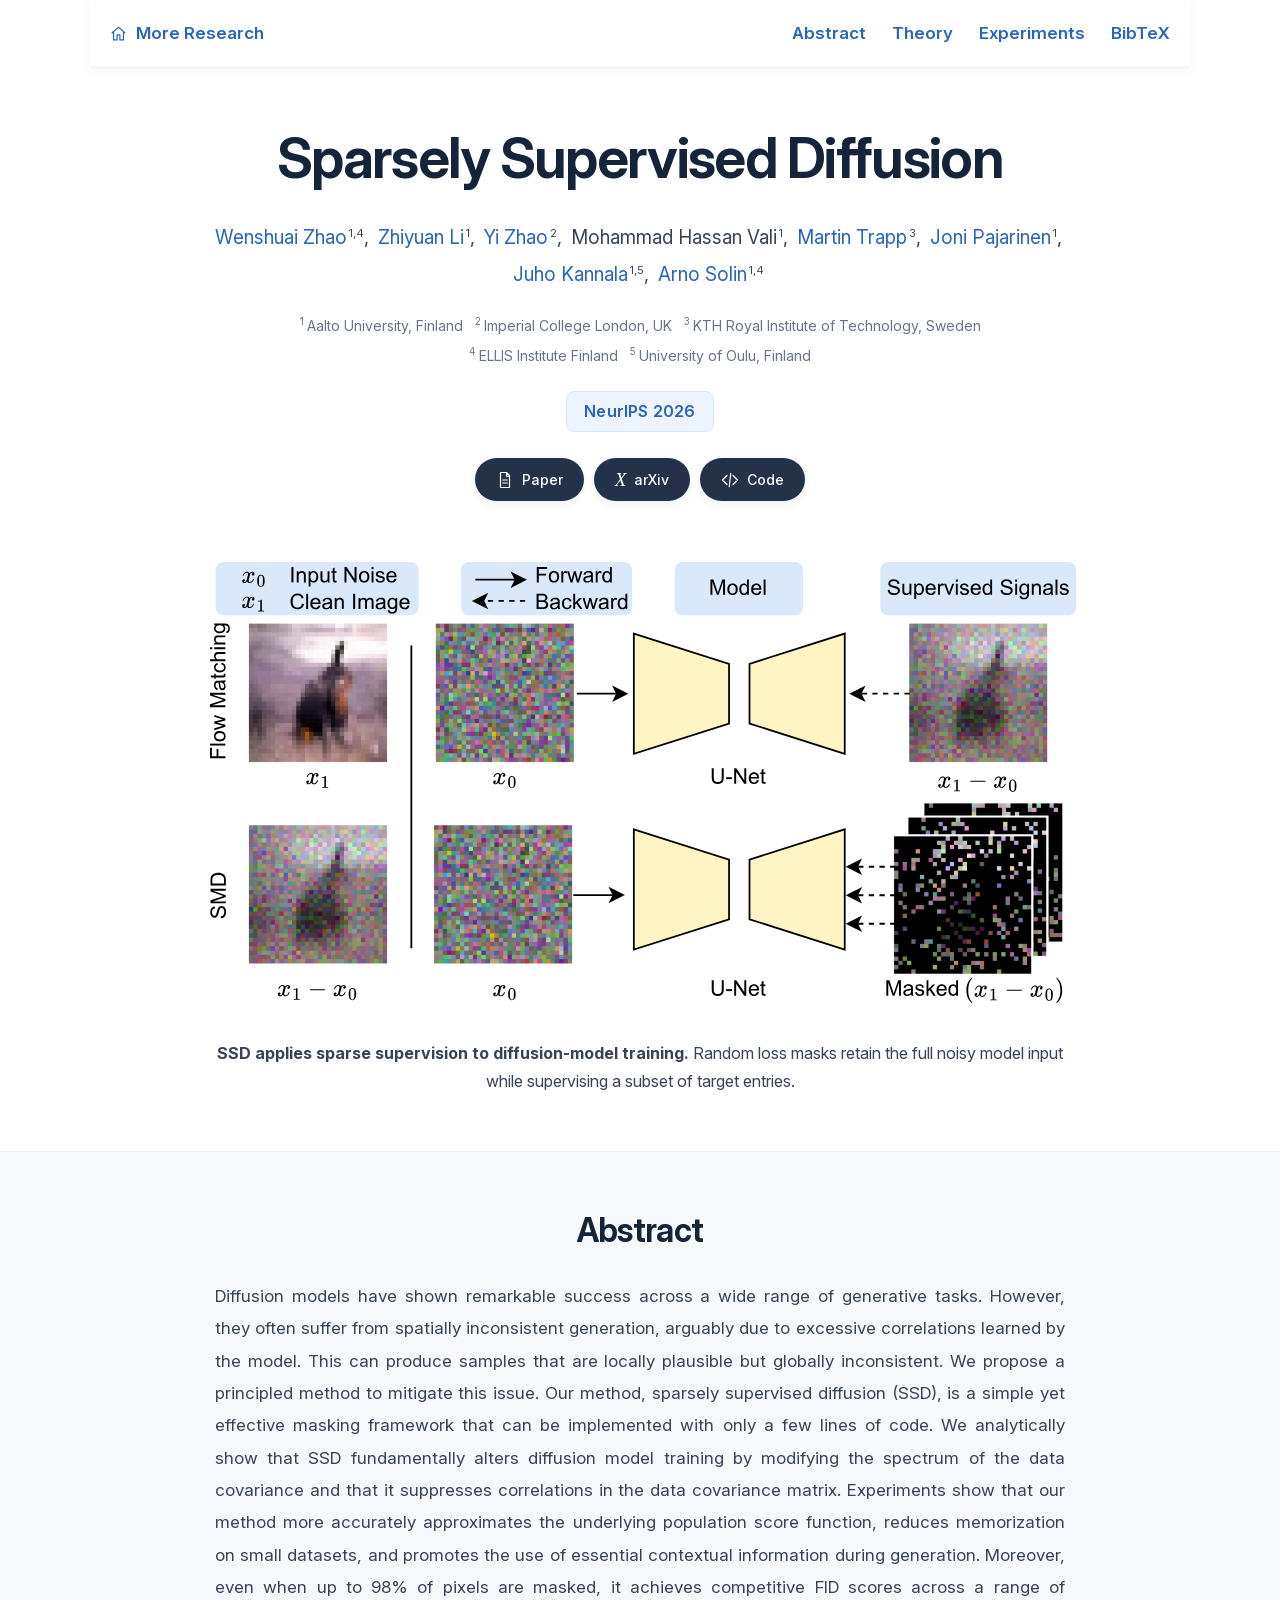
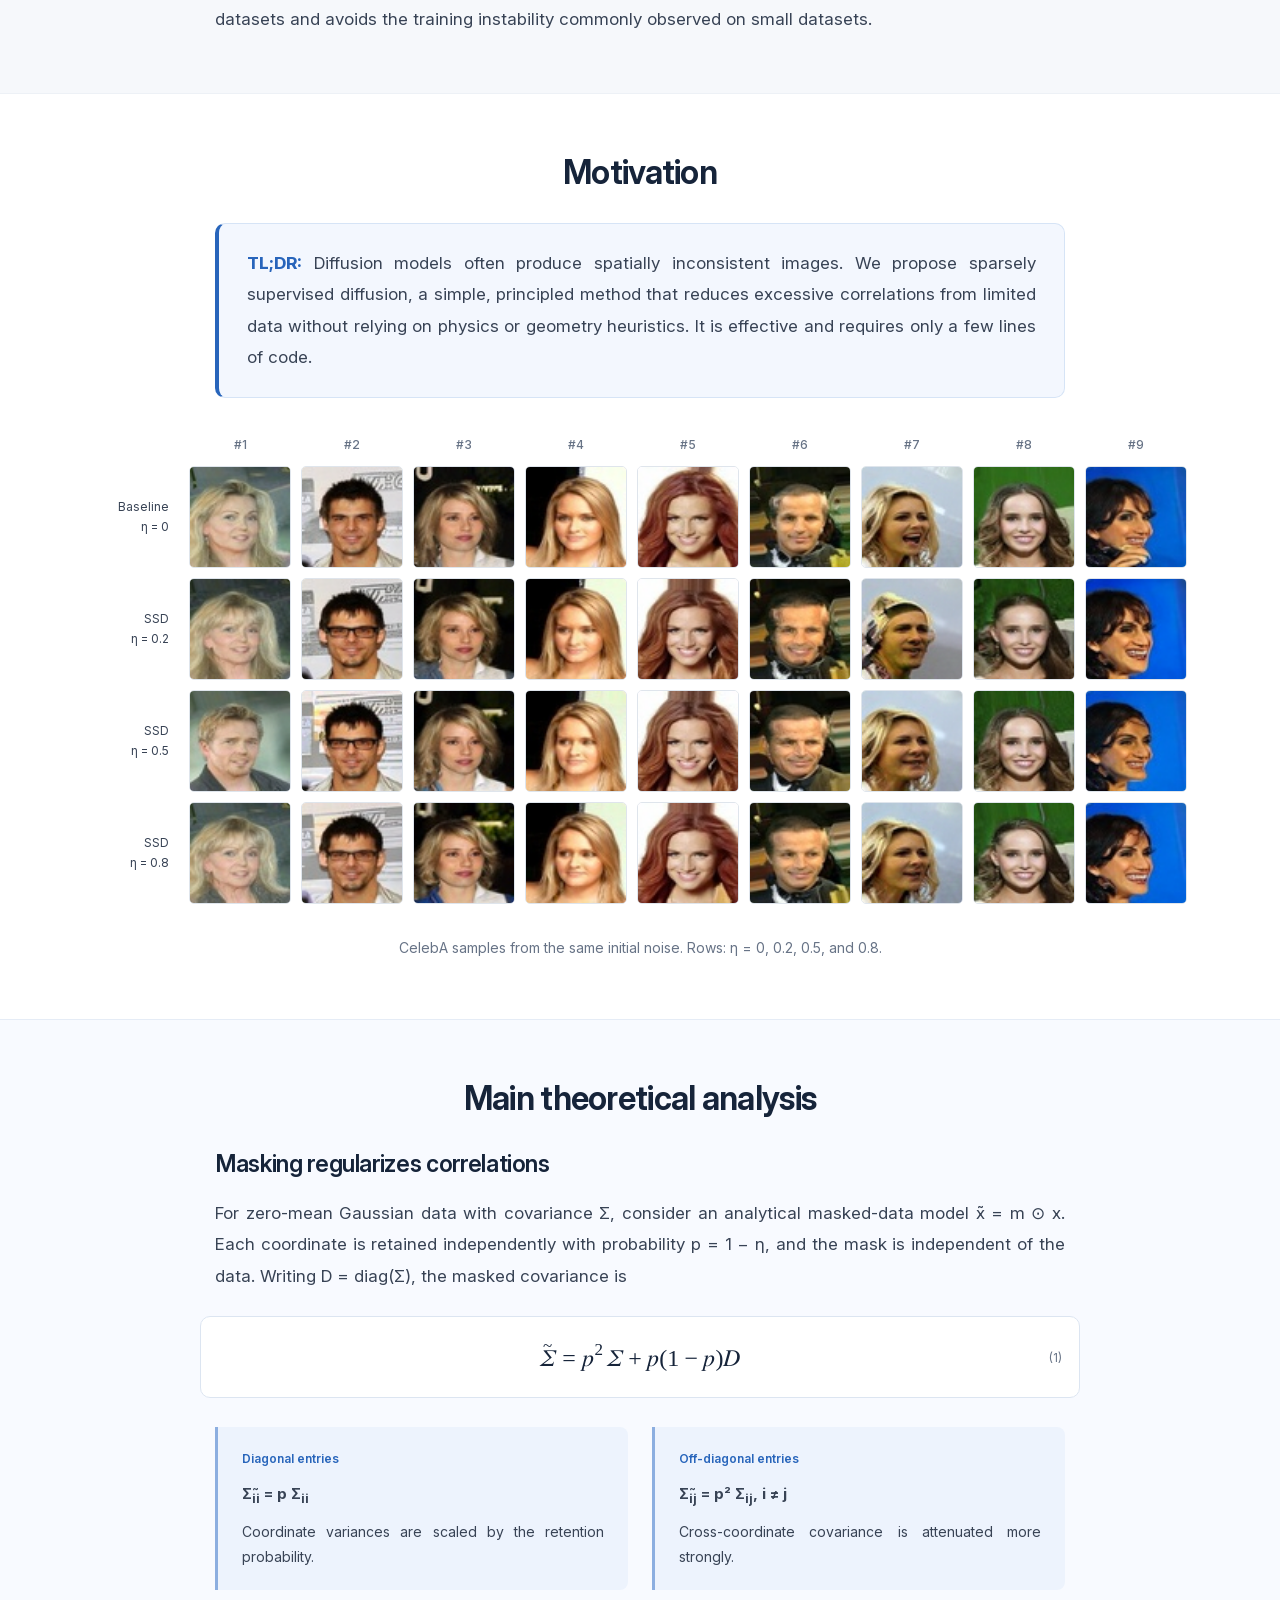
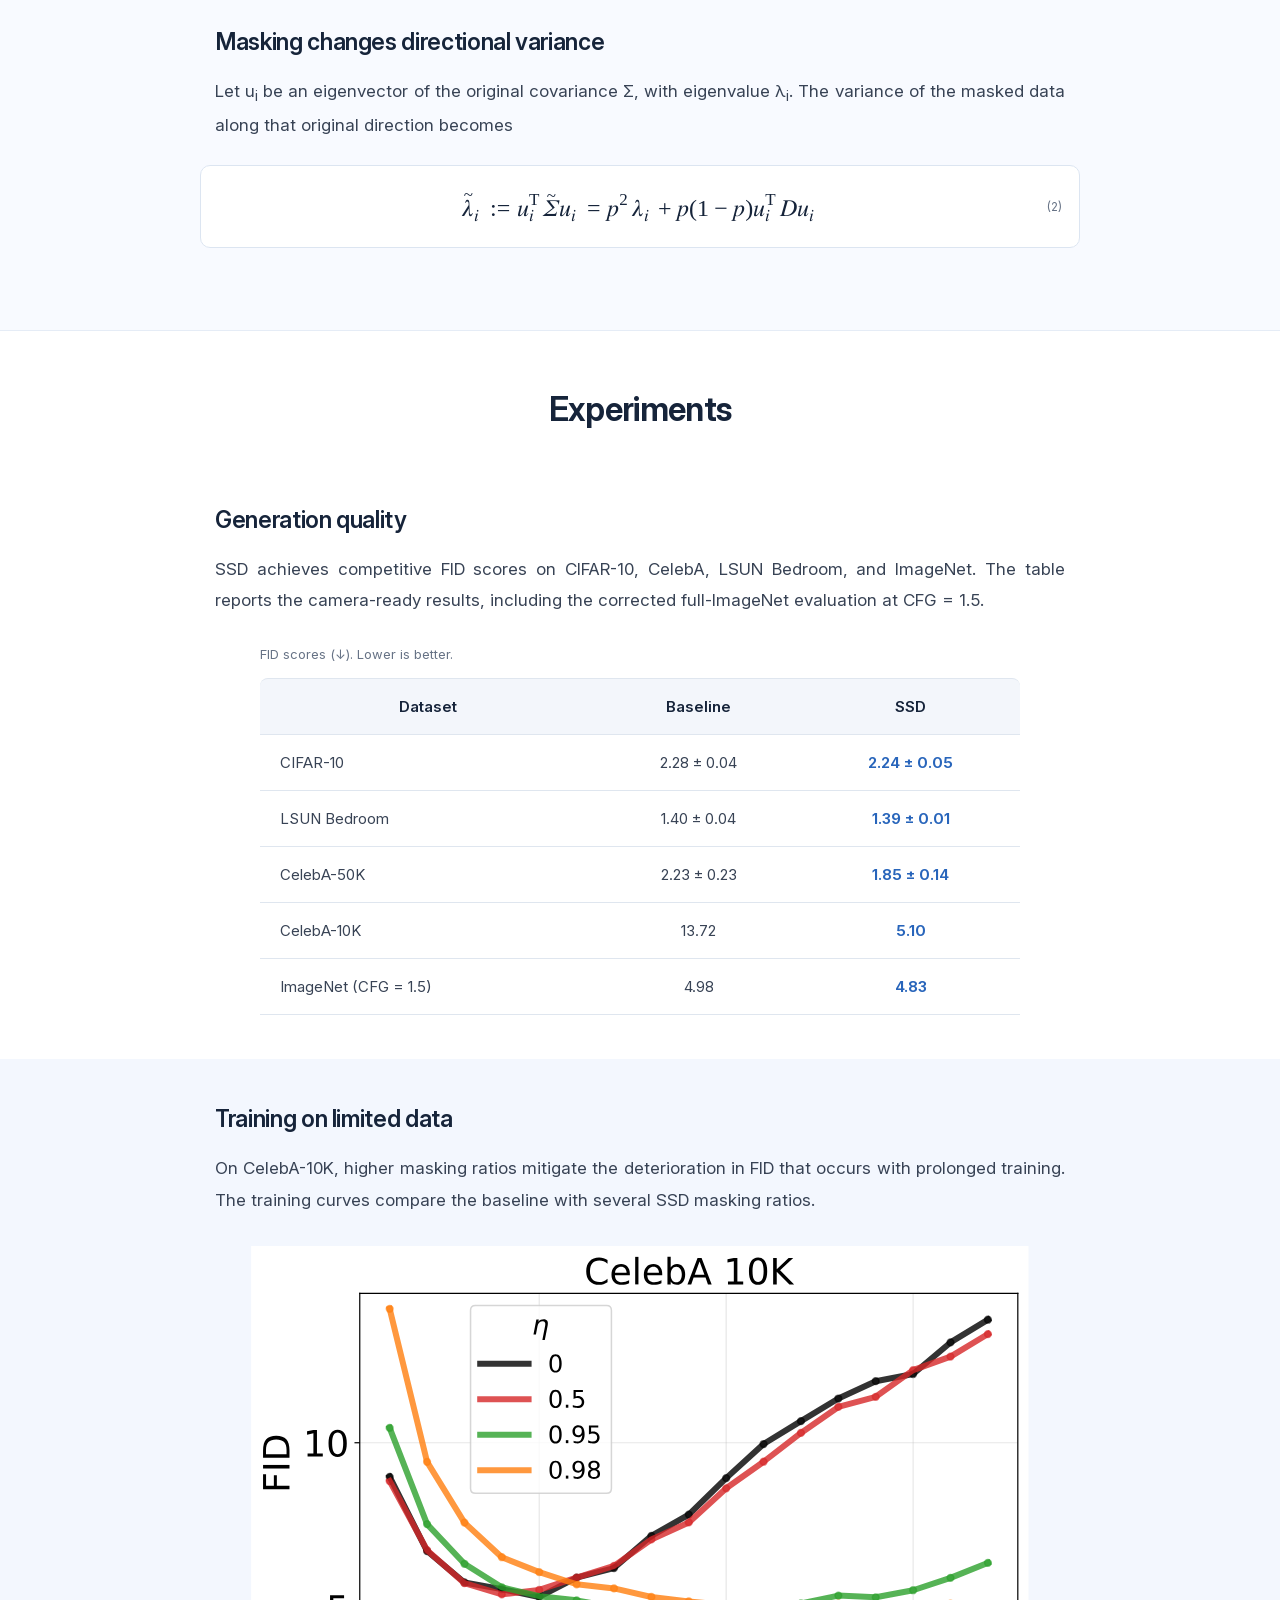
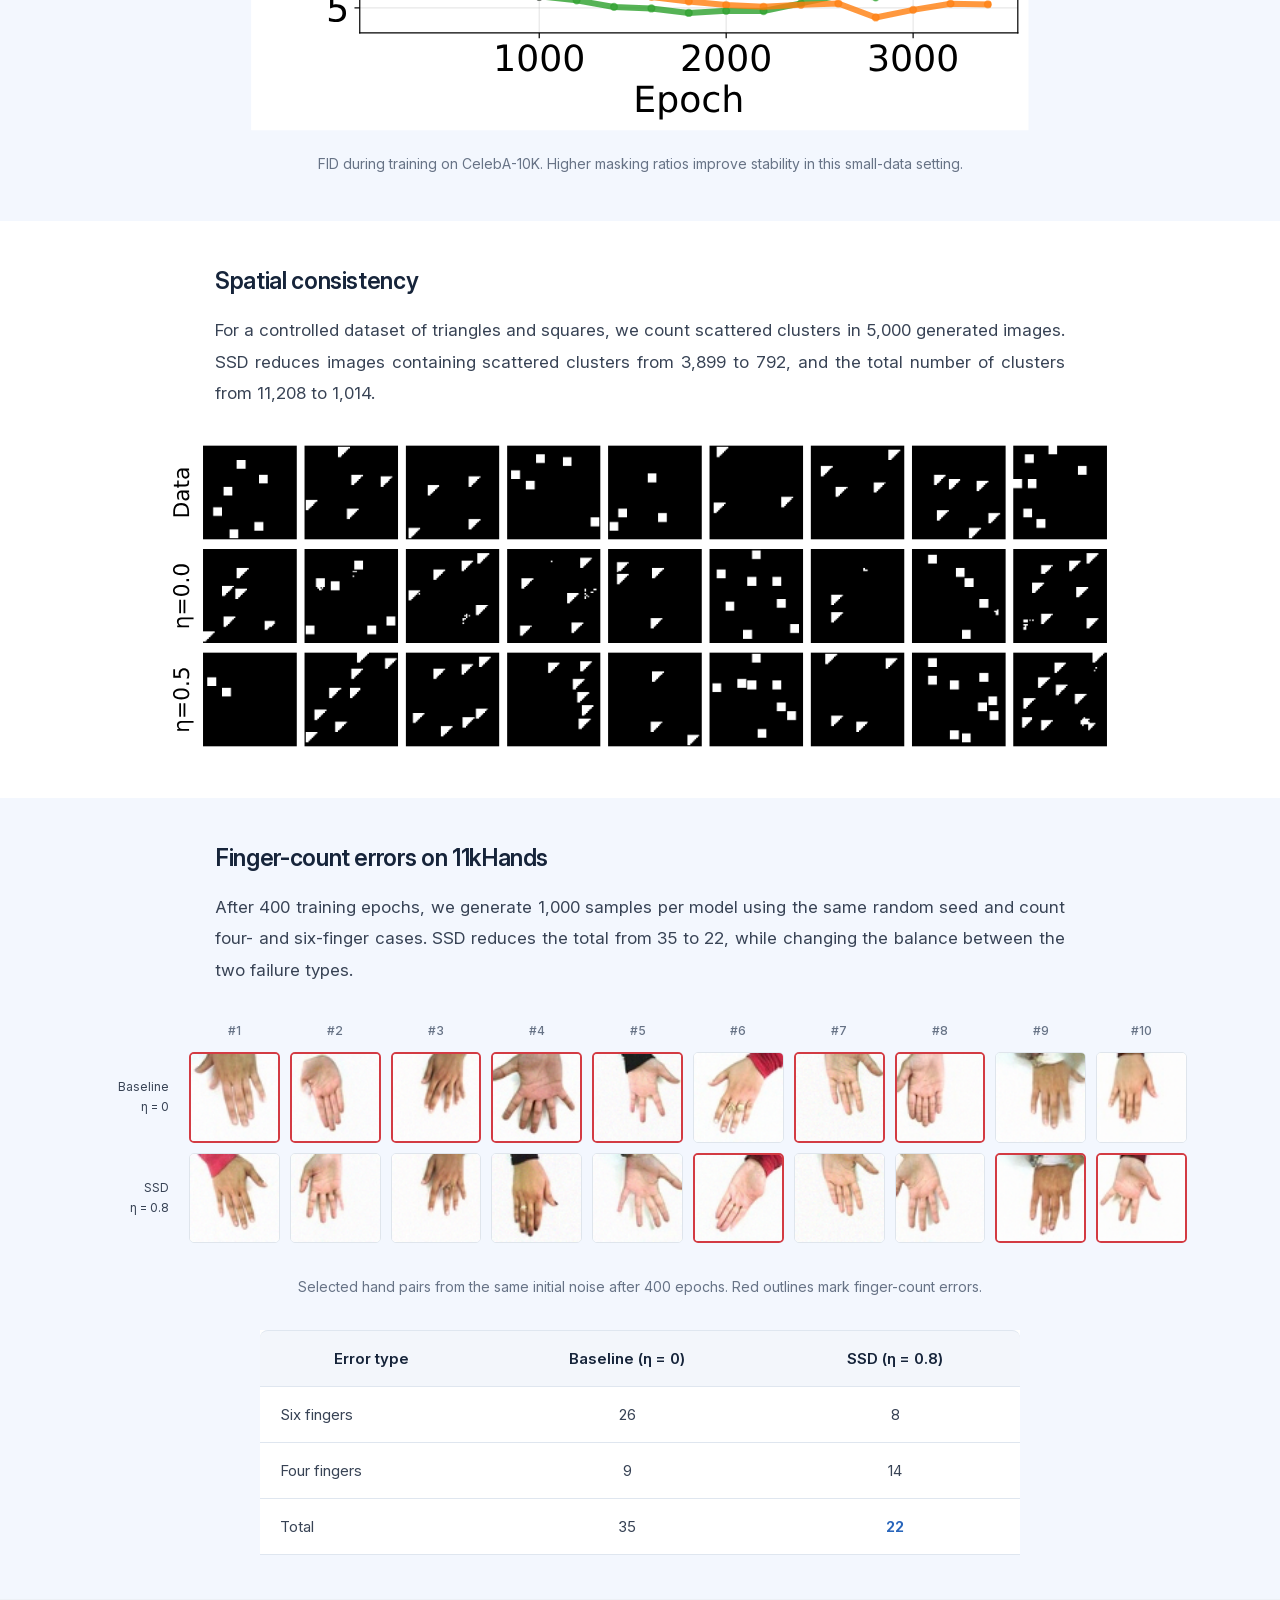
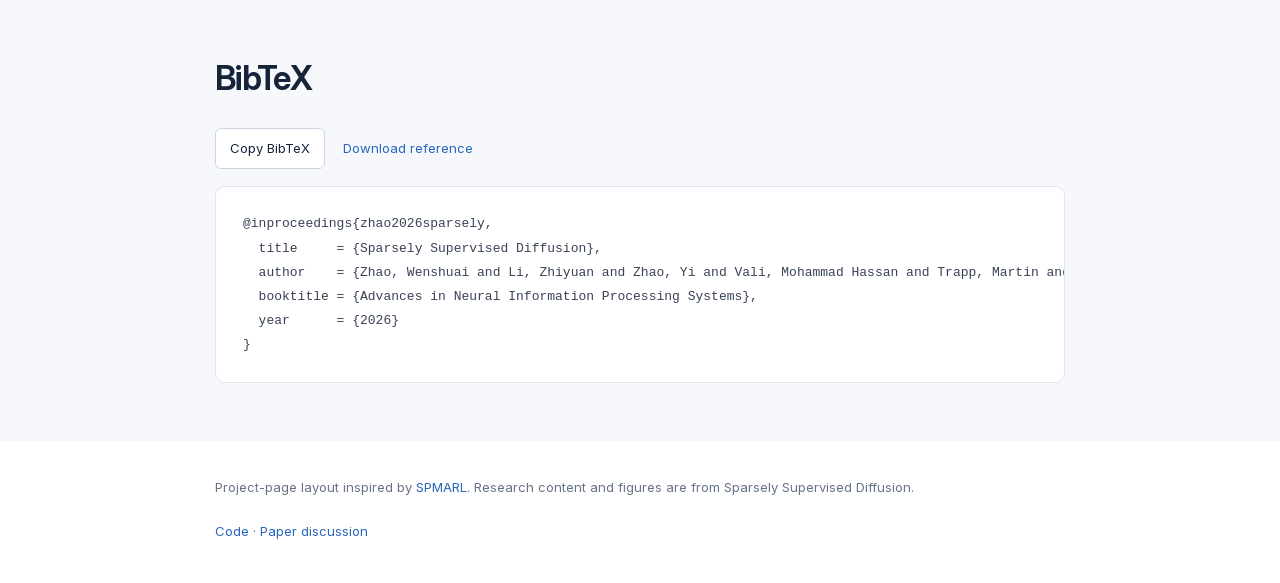
==== commit d84d0106: "Keep BibTeX author field on one line" ====
--- a/index.html
+++ b/index.html
@@ -141,9 +141,7 @@
         <div class="citation-actions"><button id="copy-citation" type="button">Copy BibTeX</button><a href="docs/assets/citation.bib" download>Download reference</a></div>
         <pre><code id="citation-code">@inproceedings{zhao2026sparsely,
   title     = {Sparsely Supervised Diffusion},
-  author    = {Zhao, Wenshuai and Li, Zhiyuan and Zhao, Yi and
-               Vali, Mohammad Hassan and Trapp, Martin and
-               Pajarinen, Joni and Kannala, Juho and Solin, Arno},
+  author    = {Zhao, Wenshuai and Li, Zhiyuan and Zhao, Yi and Vali, Mohammad Hassan and Trapp, Martin and Pajarinen, Joni and Kannala, Juho and Solin, Arno},
   booktitle = {Advances in Neural Information Processing Systems},
   year      = {2026}
 }
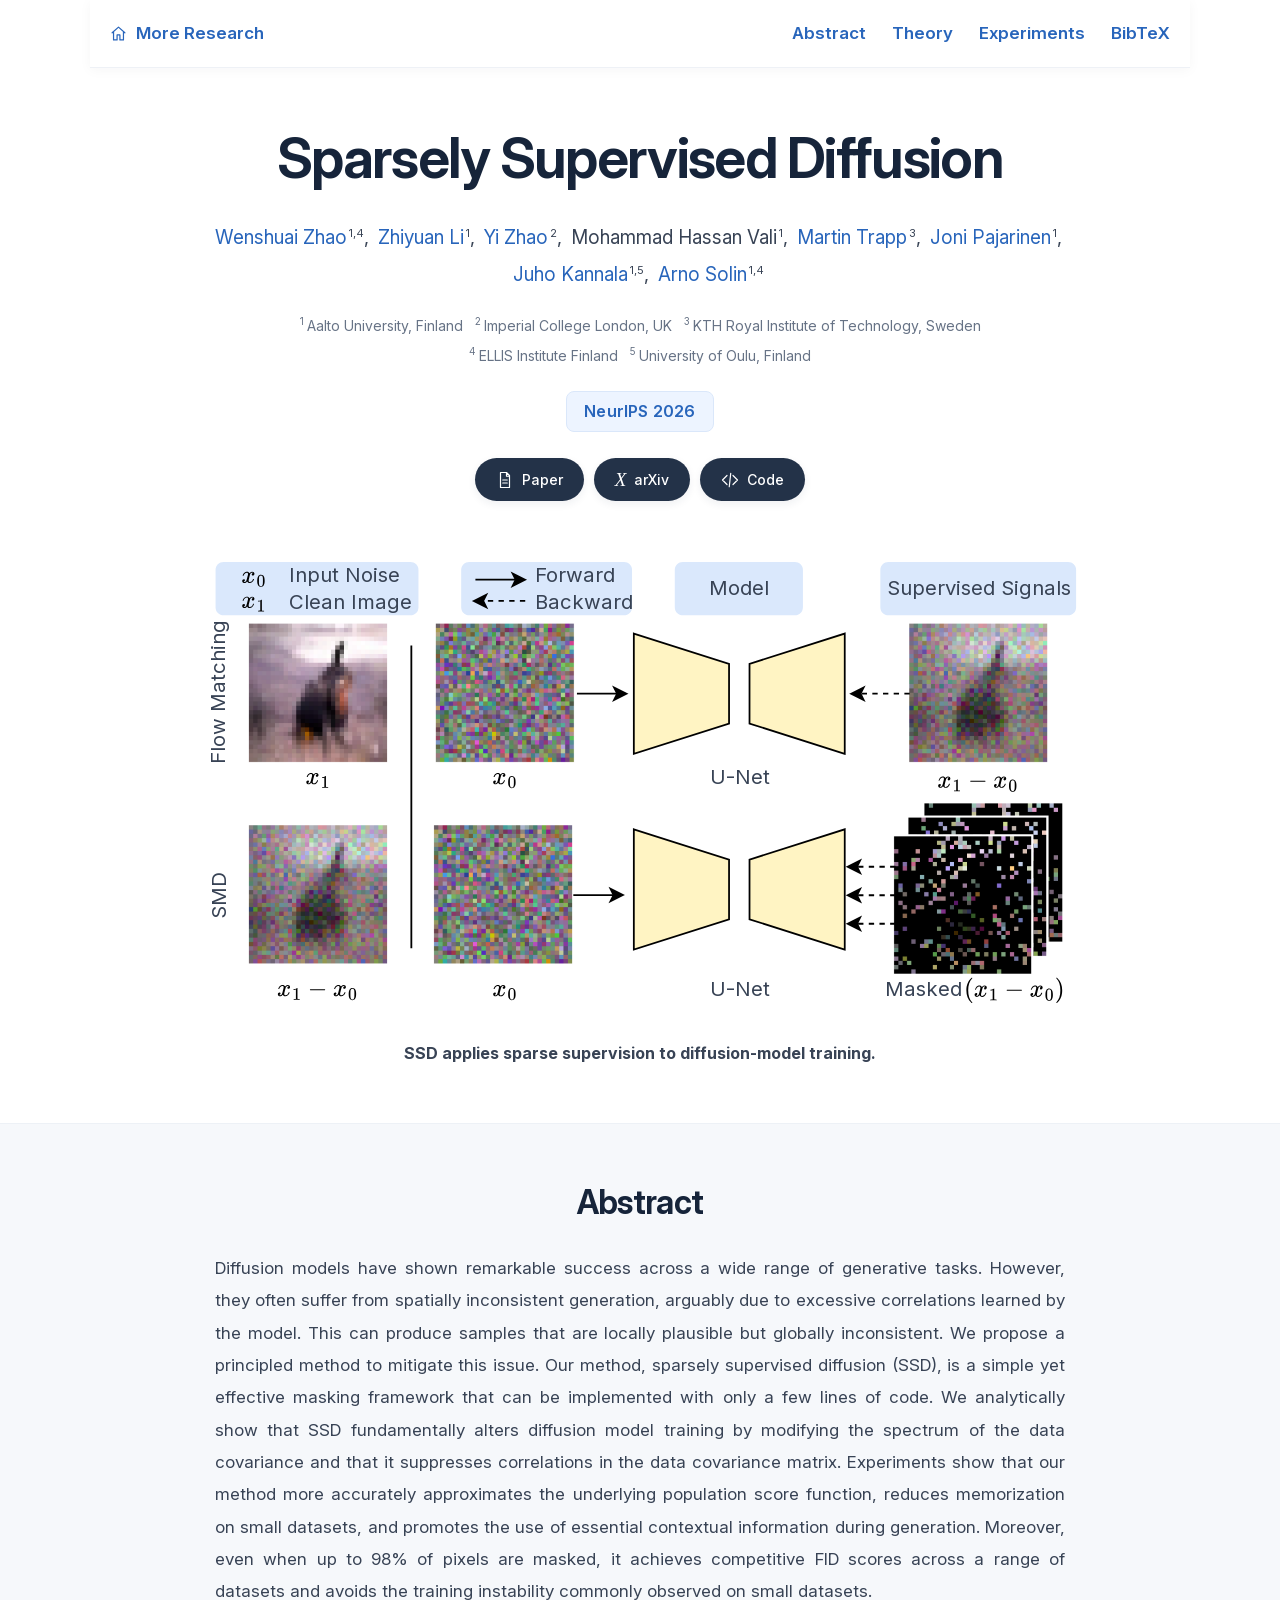
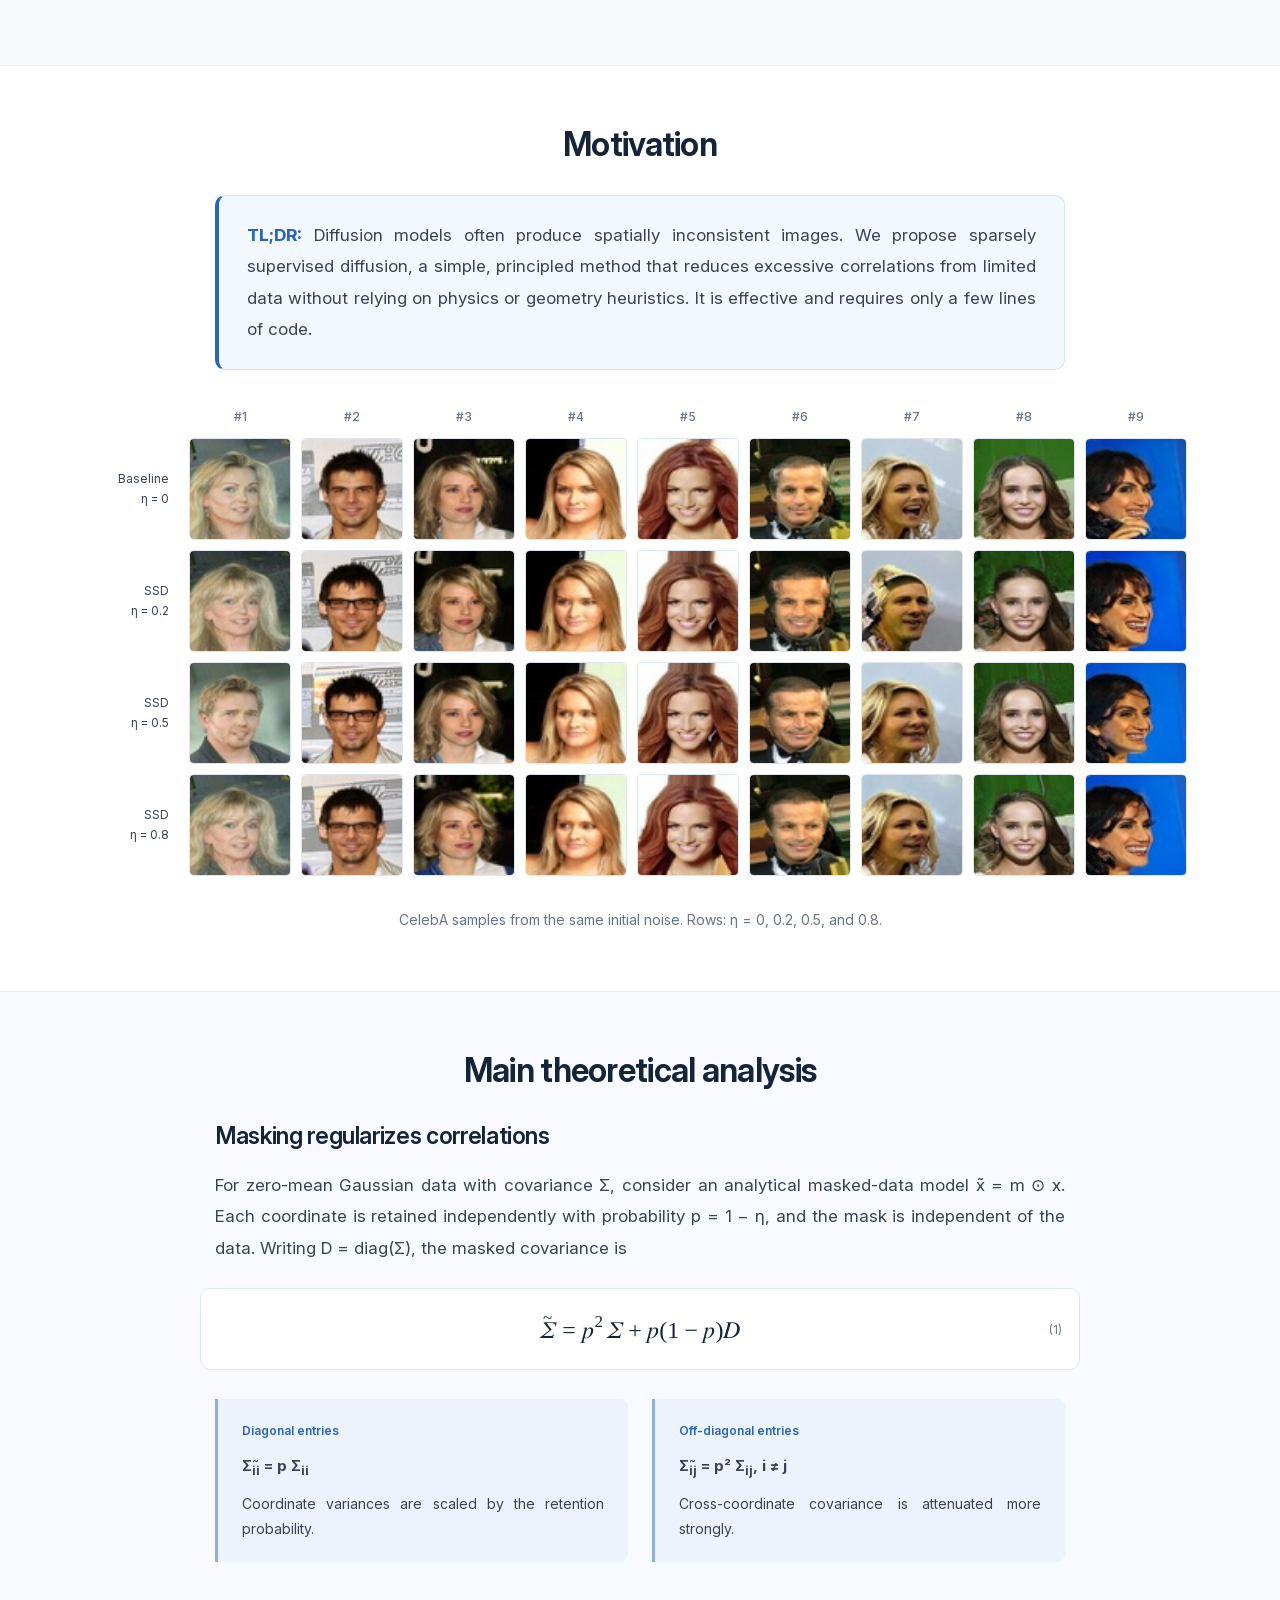
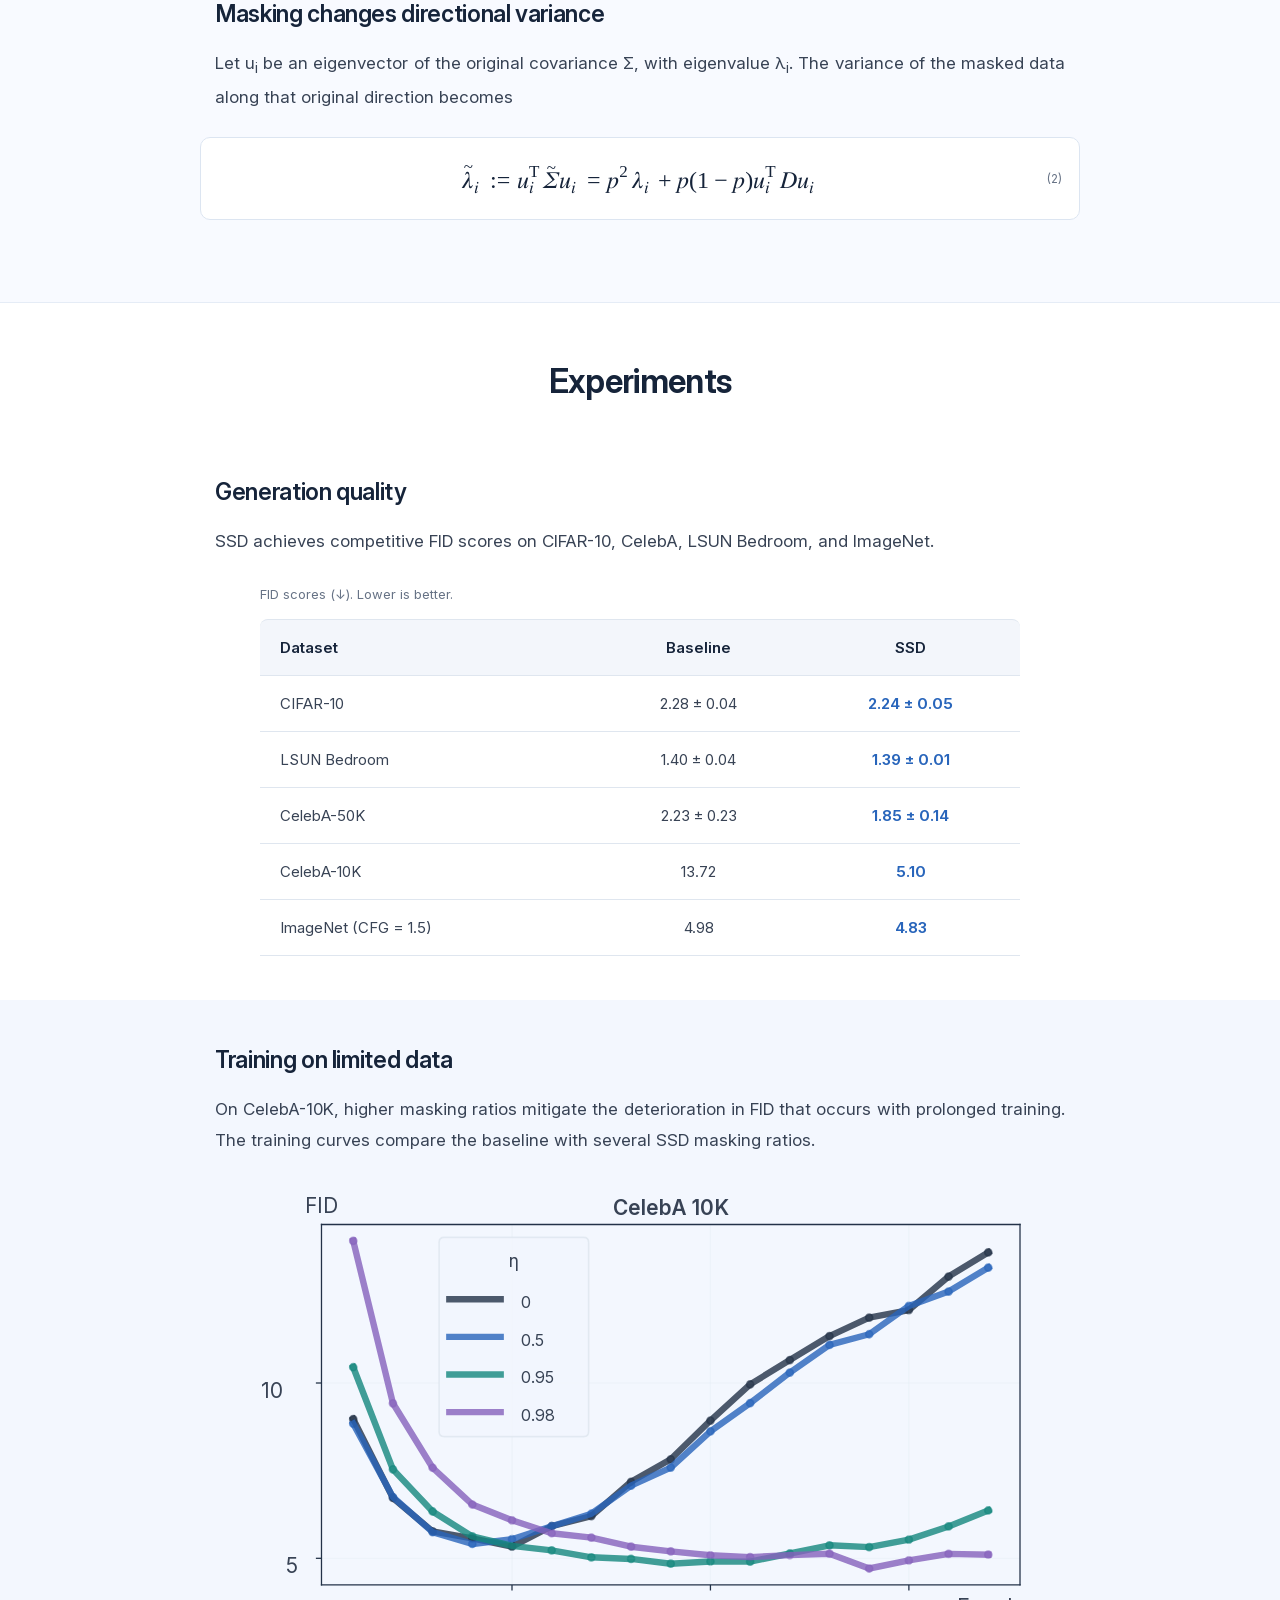
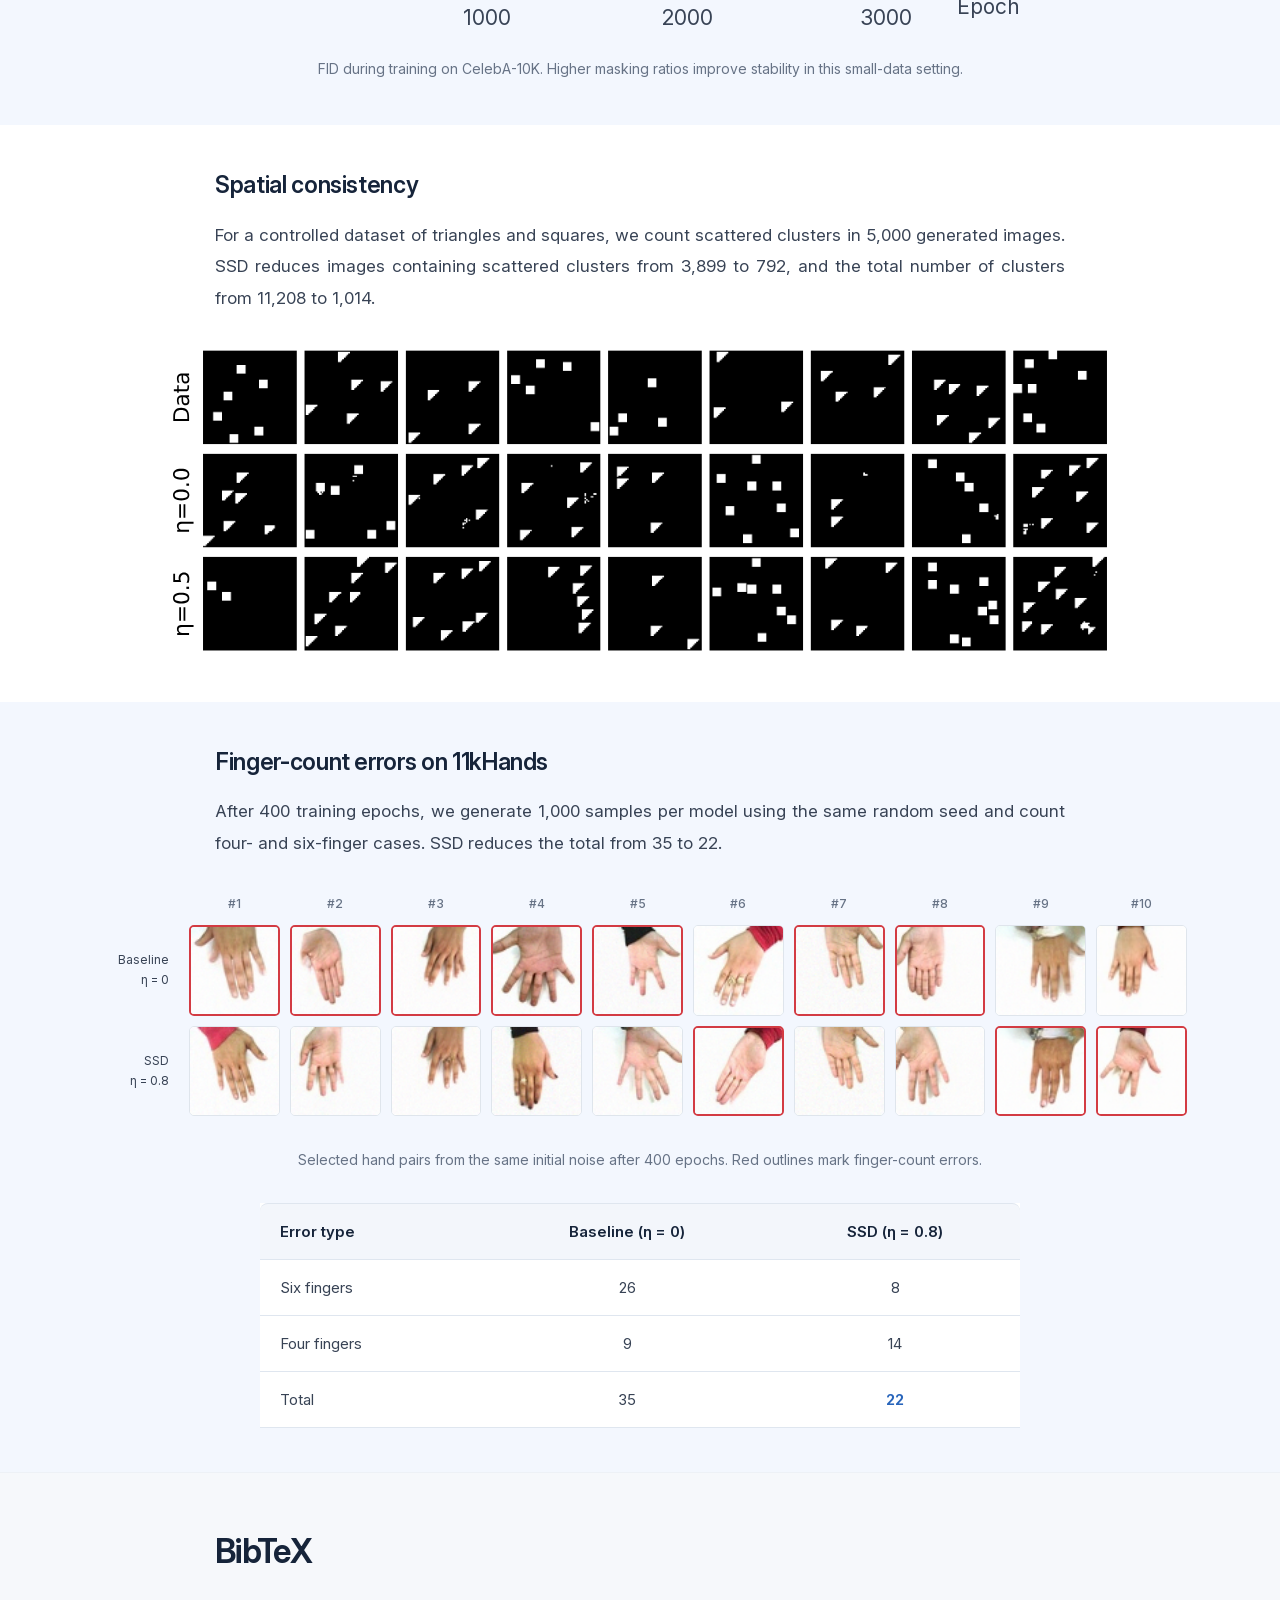
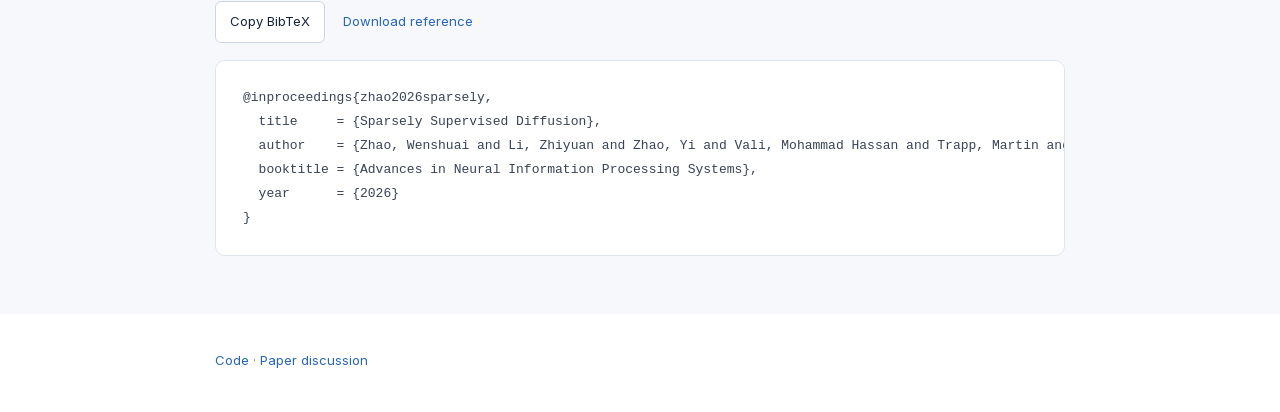
==== commit 7aba8d98: "Publish revised website text" ====
--- a/index.html
+++ b/index.html
@@ -47,7 +47,7 @@
     <section class="teaser container" aria-labelledby="teaser-title">
       <figure>
         <img src="docs/assets/method-overview.svg" alt="Method overview comparing full regression supervision in standard flow matching with masked target supervision in SSD" width="1100" height="620">
-        <figcaption id="teaser-title"><strong>SSD applies sparse supervision to diffusion-model training.</strong> Random loss masks retain the full noisy model input while supervising a subset of target entries.</figcaption>
+        <figcaption id="teaser-title"><strong>SSD applies sparse supervision to diffusion-model training.</strong></figcaption>
       </figure>
     </section>
     <section id="abstract" class="section abstract-section">
@@ -94,7 +94,7 @@
       <section class="experiment-subsection" aria-label="Generation quality">
         <div class="container">
         <h3>Generation quality</h3>
-        <p class="prose">SSD achieves competitive FID scores on CIFAR-10, CelebA, LSUN Bedroom, and ImageNet. The table reports the camera-ready results, including the corrected full-ImageNet evaluation at CFG = 1.5.</p>
+        <p class="prose">SSD achieves competitive FID scores on CIFAR-10, CelebA, LSUN Bedroom, and ImageNet.</p>
         <div class="table-container">
           <table>
             <caption>FID scores (↓). Lower is better.</caption>
@@ -127,7 +127,7 @@
       <section class="experiment-subsection" aria-label="Finger-count errors on 11kHands">
         <div class="container">
         <h3>Finger-count errors on 11kHands</h3>
-        <p class="prose">After 400 training epochs, we generate 1,000 samples per model using the same random seed and count four- and six-finger cases. SSD reduces the total from 35 to 22, while changing the balance between the two failure types.</p>
+        <p class="prose">After 400 training epochs, we generate 1,000 samples per model using the same random seed and count four- and six-finger cases. SSD reduces the total from 35 to 22.</p>
         <figure class="hands-figure"><div class="gallery-scroll" tabindex="0" role="region" aria-label="Matched hand comparisons; scroll horizontally on small screens"><div class="hands-grid"><span></span><span class="sample-header">#1</span><span class="sample-header">#2</span><span class="sample-header">#3</span><span class="sample-header">#4</span><span class="sample-header">#5</span><span class="sample-header">#6</span><span class="sample-header">#7</span><span class="sample-header">#8</span><span class="sample-header">#9</span><span class="sample-header">#10</span><span class="sample-row-label">Baseline<br>η = 0</span><button class="sample-preview marked-error" data-image="assets/hands-baseline-1.png" data-title="Hand comparison 1, baseline, original sample 0_4_46.png, finger-count error marked in the paper grid" type="button" aria-label="Enlarge Hand comparison 1, baseline, original sample 0_4_46.png, finger-count error marked in the paper grid"><img src="docs/assets/hands-baseline-1.png" alt="Hand comparison 1, baseline, original sample 0_4_46.png, finger-count error marked in the paper grid" width="64" height="64" loading="lazy"></button><button class="sample-preview marked-error" data-image="assets/hands-baseline-2.png" data-title="Hand comparison 2, baseline, original sample 0_4_84.png, finger-count error marked in the paper grid" type="button" aria-label="Enlarge Hand comparison 2, baseline, original sample 0_4_84.png, finger-count error marked in the paper grid"><img src="docs/assets/hands-baseline-2.png" alt="Hand comparison 2, baseline, original sample 0_4_84.png, finger-count error marked in the paper grid" width="64" height="64" loading="lazy"></button><button class="sample-preview marked-error" data-image="assets/hands-baseline-3.png" data-title="Hand comparison 3, baseline, original sample 0_5_40.png, finger-count error marked in the paper grid" type="button" aria-label="Enlarge Hand comparison 3, baseline, original sample 0_5_40.png, finger-count error marked in the paper grid"><img src="docs/assets/hands-baseline-3.png" alt="Hand comparison 3, baseline, original sample 0_5_40.png, finger-count error marked in the paper grid" width="64" height="64" loading="lazy"></button><button class="sample-preview marked-error" data-image="assets/hands-baseline-4.png" data-title="Hand comparison 4, baseline, original sample 0_5_55.png, finger-count error marked in the paper grid" type="button" aria-label="Enlarge Hand comparison 4, baseline, original sample 0_5_55.png, finger-count error marked in the paper grid"><img src="docs/assets/hands-baseline-4.png" alt="Hand comparison 4, baseline, original sample 0_5_55.png, finger-count error marked in the paper grid" width="64" height="64" loading="lazy"></button><button class="sample-preview marked-error" data-image="assets/hands-baseline-5.png" data-title="Hand comparison 5, baseline, original sample 0_5_64.png, finger-count error marked in the paper grid" type="button" aria-label="Enlarge Hand comparison 5, baseline, original sample 0_5_64.png, finger-count error marked in the paper grid"><img src="docs/assets/hands-baseline-5.png" alt="Hand comparison 5, baseline, original sample 0_5_64.png, finger-count error marked in the paper grid" width="64" height="64" loading="lazy"></button><button class="sample-preview" data-image="assets/hands-baseline-6.png" data-title="Hand comparison 6, baseline, original sample 0_5_69.png" type="button" aria-label="Enlarge Hand comparison 6, baseline, original sample 0_5_69.png"><img src="docs/assets/hands-baseline-6.png" alt="Hand comparison 6, baseline, original sample 0_5_69.png" width="64" height="64" loading="lazy"></button><button class="sample-preview marked-error" data-image="assets/hands-baseline-7.png" data-title="Hand comparison 7, baseline, original sample 0_5_71.png, finger-count error marked in the paper grid" type="button" aria-label="Enlarge Hand comparison 7, baseline, original sample 0_5_71.png, finger-count error marked in the paper grid"><img src="docs/assets/hands-baseline-7.png" alt="Hand comparison 7, baseline, original sample 0_5_71.png, finger-count error marked in the paper grid" width="64" height="64" loading="lazy"></button><button class="sample-preview marked-error" data-image="assets/hands-baseline-8.png" data-title="Hand comparison 8, baseline, original sample 0_5_73.png, finger-count error marked in the paper grid" type="button" aria-label="Enlarge Hand comparison 8, baseline, original sample 0_5_73.png, finger-count error marked in the paper grid"><img src="docs/assets/hands-baseline-8.png" alt="Hand comparison 8, baseline, original sample 0_5_73.png, finger-count error marked in the paper grid" width="64" height="64" loading="lazy"></button><button class="sample-preview" data-image="assets/hands-baseline-9.png" data-title="Hand comparison 9, baseline, original sample 0_5_81.png" type="button" aria-label="Enlarge Hand comparison 9, baseline, original sample 0_5_81.png"><img src="docs/assets/hands-baseline-9.png" alt="Hand comparison 9, baseline, original sample 0_5_81.png" width="64" height="64" loading="lazy"></button><button class="sample-preview" data-image="assets/hands-baseline-10.png" data-title="Hand comparison 10, baseline, original sample 0_5_85.png" type="button" aria-label="Enlarge Hand comparison 10, baseline, original sample 0_5_85.png"><img src="docs/assets/hands-baseline-10.png" alt="Hand comparison 10, baseline, original sample 0_5_85.png" width="64" height="64" loading="lazy"></button><span class="sample-row-label">SSD<br>η = 0.8</span><button class="sample-preview" data-image="assets/hands-ssd-1.png" data-title="Hand comparison 1, ssd, original sample 0_4_46.png" type="button" aria-label="Enlarge Hand comparison 1, ssd, original sample 0_4_46.png"><img src="docs/assets/hands-ssd-1.png" alt="Hand comparison 1, ssd, original sample 0_4_46.png" width="64" height="64" loading="lazy"></button><button class="sample-preview" data-image="assets/hands-ssd-2.png" data-title="Hand comparison 2, ssd, original sample 0_4_84.png" type="button" aria-label="Enlarge Hand comparison 2, ssd, original sample 0_4_84.png"><img src="docs/assets/hands-ssd-2.png" alt="Hand comparison 2, ssd, original sample 0_4_84.png" width="64" height="64" loading="lazy"></button><button class="sample-preview" data-image="assets/hands-ssd-3.png" data-title="Hand comparison 3, ssd, original sample 0_5_40.png" type="button" aria-label="Enlarge Hand comparison 3, ssd, original sample 0_5_40.png"><img src="docs/assets/hands-ssd-3.png" alt="Hand comparison 3, ssd, original sample 0_5_40.png" width="64" height="64" loading="lazy"></button><button class="sample-preview" data-image="assets/hands-ssd-4.png" data-title="Hand comparison 4, ssd, original sample 0_5_55.png" type="button" aria-label="Enlarge Hand comparison 4, ssd, original sample 0_5_55.png"><img src="docs/assets/hands-ssd-4.png" alt="Hand comparison 4, ssd, original sample 0_5_55.png" width="64" height="64" loading="lazy"></button><button class="sample-preview" data-image="assets/hands-ssd-5.png" data-title="Hand comparison 5, ssd, original sample 0_5_64.png" type="button" aria-label="Enlarge Hand comparison 5, ssd, original sample 0_5_64.png"><img src="docs/assets/hands-ssd-5.png" alt="Hand comparison 5, ssd, original sample 0_5_64.png" width="64" height="64" loading="lazy"></button><button class="sample-preview marked-error" data-image="assets/hands-ssd-6.png" data-title="Hand comparison 6, ssd, original sample 0_5_69.png, finger-count error marked in the paper grid" type="button" aria-label="Enlarge Hand comparison 6, ssd, original sample 0_5_69.png, finger-count error marked in the paper grid"><img src="docs/assets/hands-ssd-6.png" alt="Hand comparison 6, ssd, original sample 0_5_69.png, finger-count error marked in the paper grid" width="64" height="64" loading="lazy"></button><button class="sample-preview" data-image="assets/hands-ssd-7.png" data-title="Hand comparison 7, ssd, original sample 0_5_71.png" type="button" aria-label="Enlarge Hand comparison 7, ssd, original sample 0_5_71.png"><img src="docs/assets/hands-ssd-7.png" alt="Hand comparison 7, ssd, original sample 0_5_71.png" width="64" height="64" loading="lazy"></button><button class="sample-preview" data-image="assets/hands-ssd-8.png" data-title="Hand comparison 8, ssd, original sample 0_5_73.png" type="button" aria-label="Enlarge Hand comparison 8, ssd, original sample 0_5_73.png"><img src="docs/assets/hands-ssd-8.png" alt="Hand comparison 8, ssd, original sample 0_5_73.png" width="64" height="64" loading="lazy"></button><button class="sample-preview marked-error" data-image="assets/hands-ssd-9.png" data-title="Hand comparison 9, ssd, original sample 0_5_81.png, finger-count error marked in the paper grid" type="button" aria-label="Enlarge Hand comparison 9, ssd, original sample 0_5_81.png, finger-count error marked in the paper grid"><img src="docs/assets/hands-ssd-9.png" alt="Hand comparison 9, ssd, original sample 0_5_81.png, finger-count error marked in the paper grid" width="64" height="64" loading="lazy"></button><button class="sample-preview marked-error" data-image="assets/hands-ssd-10.png" data-title="Hand comparison 10, ssd, original sample 0_5_85.png, finger-count error marked in the paper grid" type="button" aria-label="Enlarge Hand comparison 10, ssd, original sample 0_5_85.png, finger-count error marked in the paper grid"><img src="docs/assets/hands-ssd-10.png" alt="Hand comparison 10, ssd, original sample 0_5_85.png, finger-count error marked in the paper grid" width="64" height="64" loading="lazy"></button></div></div><figcaption>Selected hand pairs from the same initial noise after 400 epochs. Red outlines mark finger-count errors.</figcaption></figure>
         <div class="table-container">
           <table><thead><tr><th scope="col">Error type</th><th scope="col">Baseline (η = 0)</th><th scope="col">SSD (η = 0.8)</th></tr></thead><tbody><tr><th scope="row">Six fingers</th><td>26</td><td>8</td></tr><tr><th scope="row">Four fingers</th><td>9</td><td>14</td></tr><tr><th scope="row">Total</th><td>35</td><td><strong>22</strong></td></tr></tbody></table>
@@ -149,7 +149,7 @@
       </div>
     </section>
   </main>
-  <footer><div class="container text-container"><p>Project-page layout inspired by <a href="https://wenshuaizhao.github.io/spmarl/">SPMARL</a>. Research content and figures are from Sparsely Supervised Diffusion.</p><p><a href="https://github.com/wenshuaizhao/ssd">Code</a> · <a href="https://openreview.net/forum?id=4HalTYbzQG">Paper discussion</a></p></div></footer>
+  <footer><div class="container text-container"><p><a href="https://github.com/wenshuaizhao/ssd">Code</a> · <a href="https://openreview.net/forum?id=4HalTYbzQG">Paper discussion</a></p></div></footer>
   <dialog id="sample-dialog" aria-labelledby="sample-dialog-title"><button id="close-sample" type="button" aria-label="Close image">×</button><p id="sample-dialog-title"></p><img id="sample-dialog-image" alt="Selected generated image"></dialog>
   <p id="copy-status" class="sr-only" role="status" aria-live="polite"></p>
 </body>
--- a/docs/styles.css
+++ b/docs/styles.css
@@ -167,7 +167,8 @@
 thead th { font-weight: 600; color: var(--heading); background: #f3f6fb; border-top: 1px solid var(--line); }
 thead th:first-child { border-top-left-radius: 8px; }
 thead th:last-child { border-top-right-radius: 8px; }
-tbody th { text-align: left; font-weight: 400; }
+thead th:first-child, tbody th { text-align: left; }
+tbody th { font-weight: 400; }
 td strong { color: var(--link); font-weight: 650; }
 .training-figure { max-width: 780px; margin-inline: auto; }
 .training-figure img { width: 100%; }
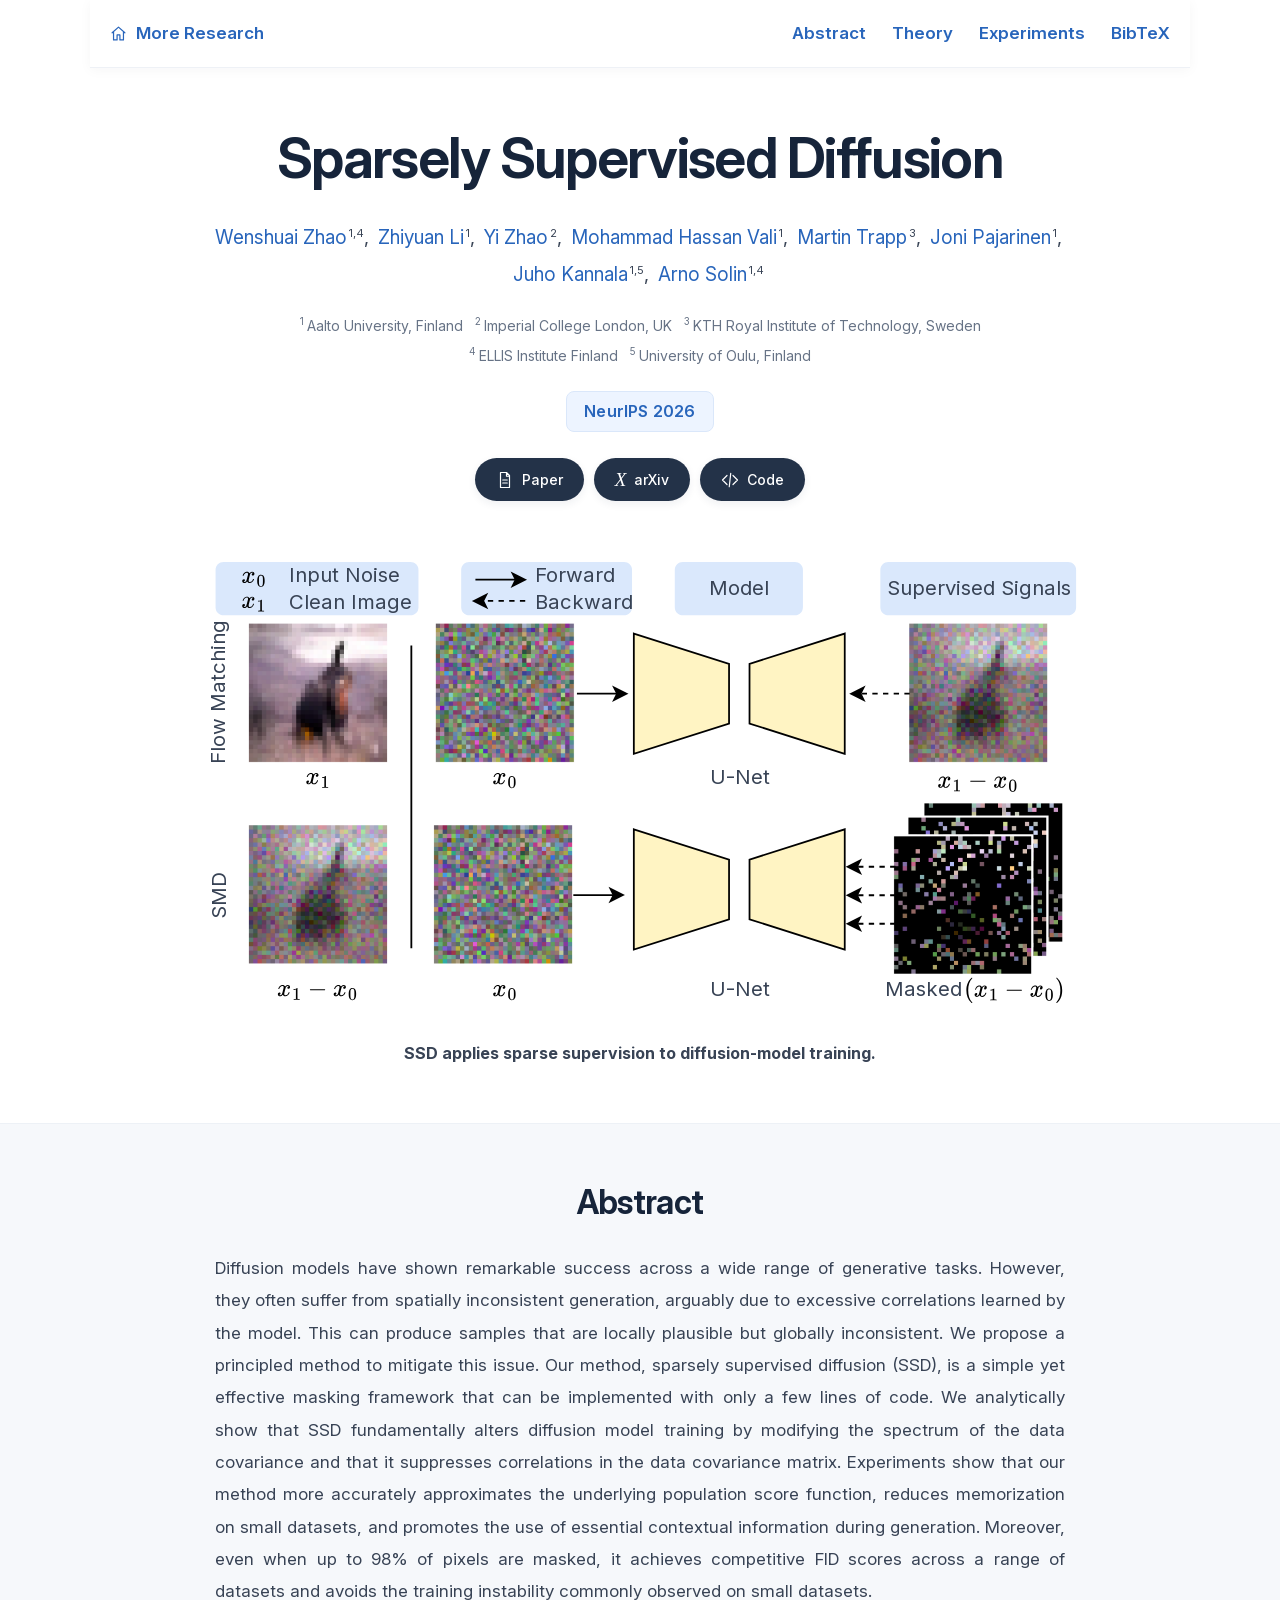
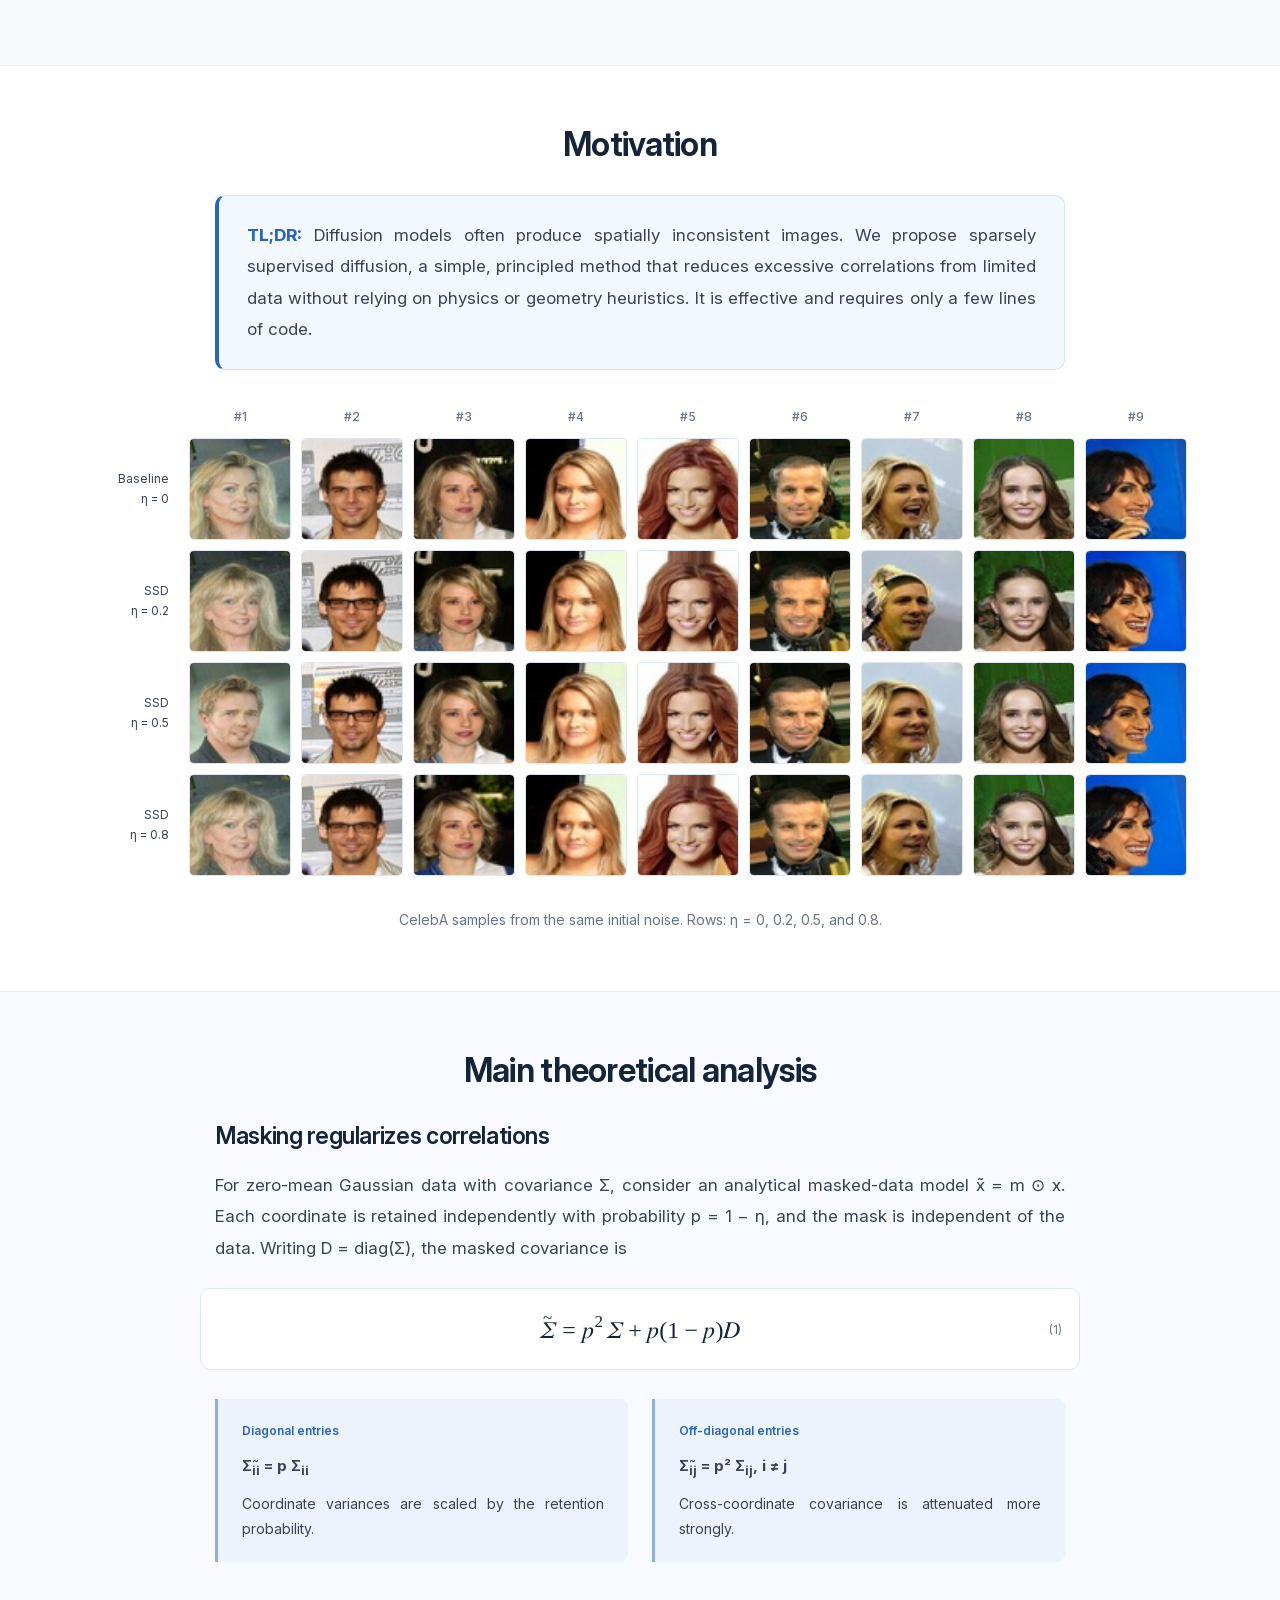
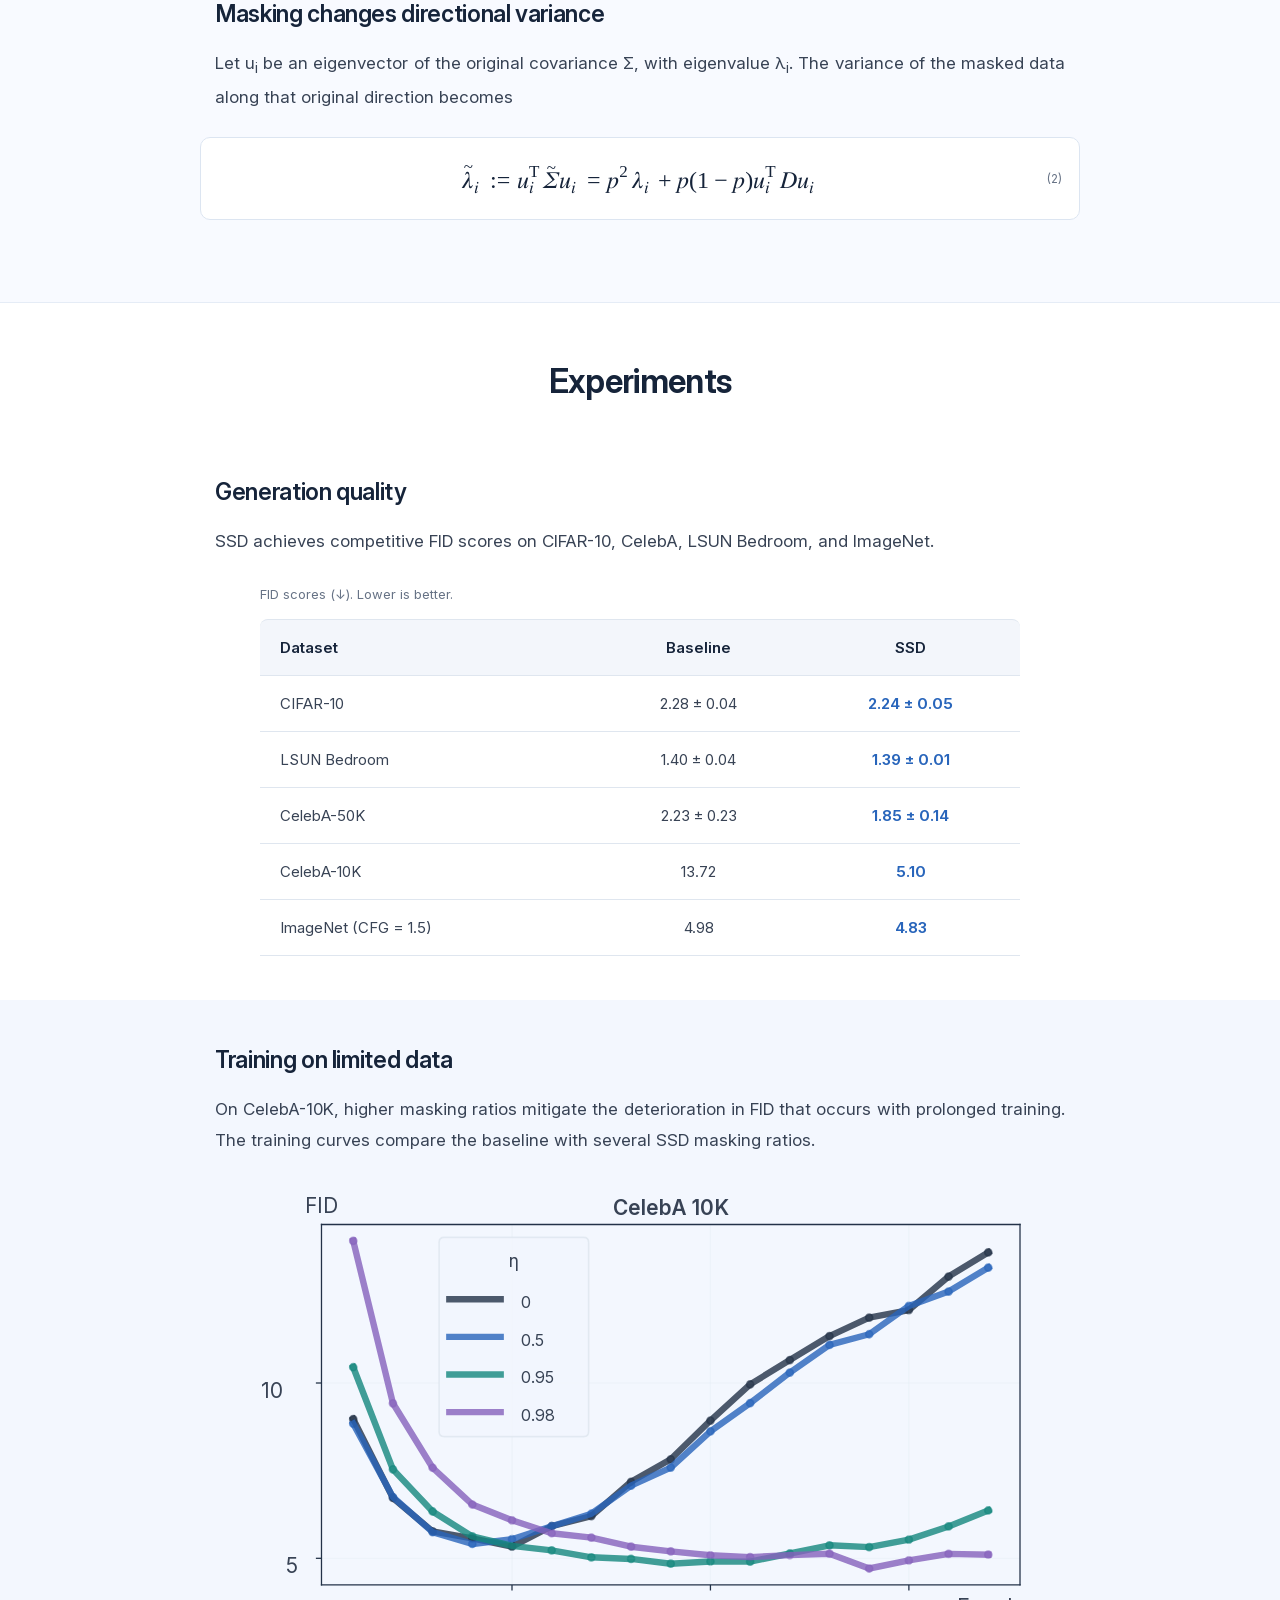
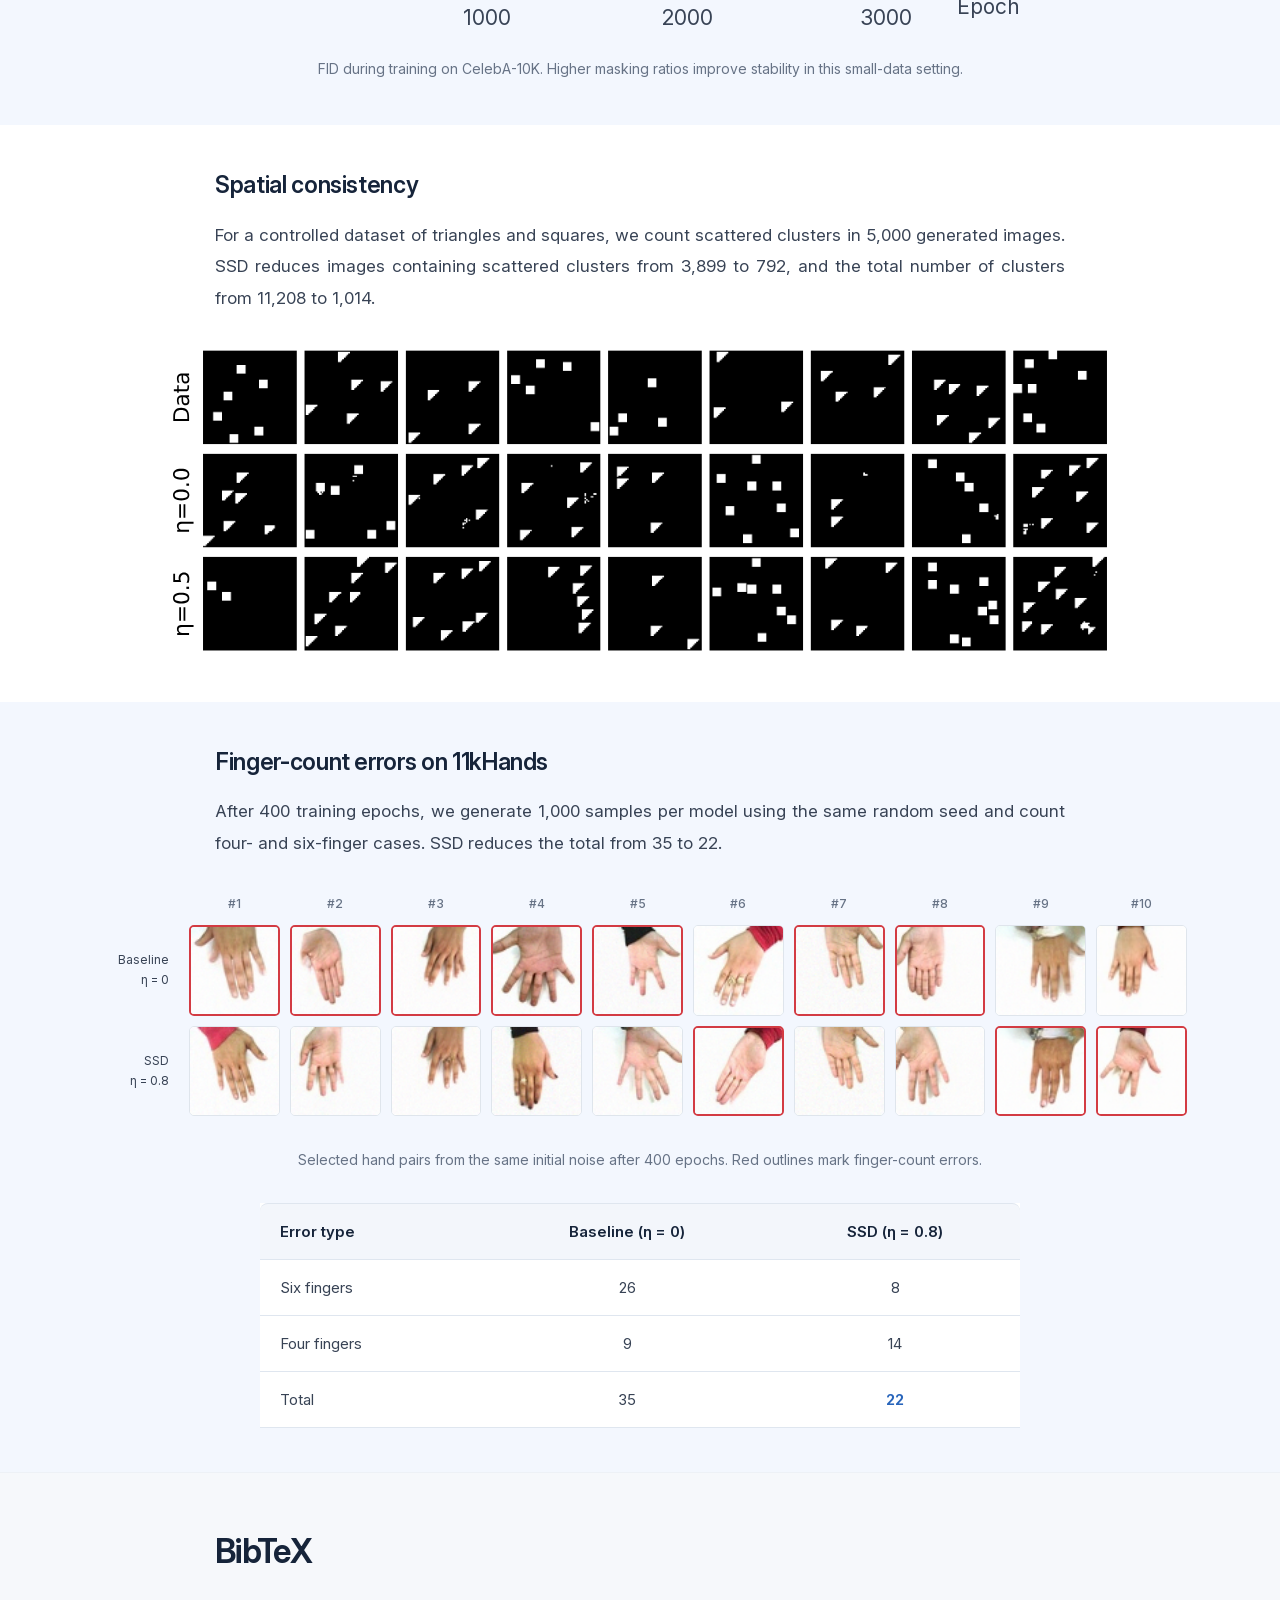
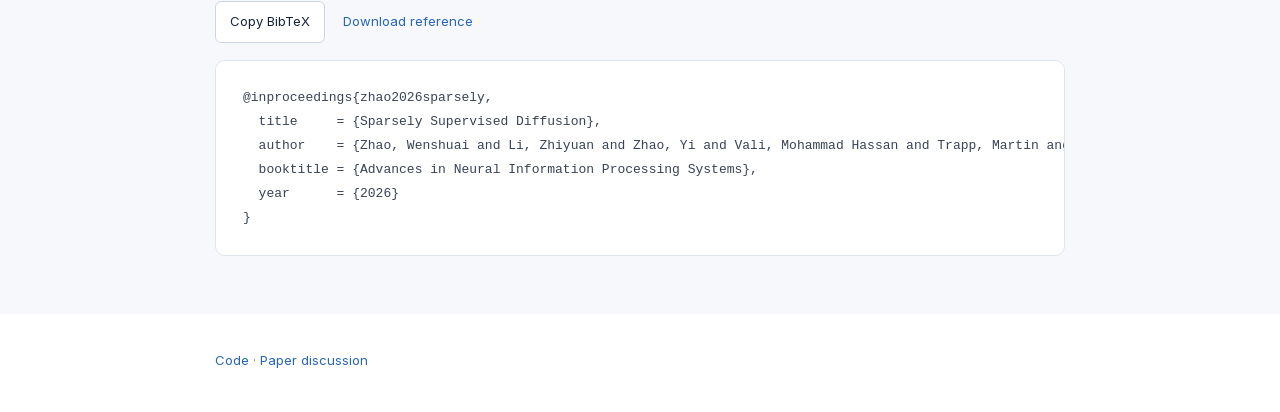
==== commit f04b0912: "Link Mohammad Hassan Vali to Google Scholar" ====
--- a/index.html
+++ b/index.html
@@ -27,7 +27,7 @@
         <span><a href="https://wenshuaizhao.github.io/">Wenshuai Zhao</a><sup>1,4</sup>,</span>
         <span><a href="https://lizhyun.github.io/">Zhiyuan Li</a><sup>1</sup>,</span>
         <span><a href="https://zhaoyi11.github.io/">Yi Zhao</a><sup>2</sup>,</span>
-        <span>Mohammad Hassan Vali<sup>1</sup>,</span>
+        <span><a href="https://scholar.google.com/citations?user=Fk3KDc4AAAAJ">Mohammad Hassan Vali</a><sup>1</sup>,</span>
         <span><a href="https://trappmartin.github.io/">Martin Trapp</a><sup>3</sup>,</span>
         <span><a href="https://rl.aalto.fi/team/">Joni Pajarinen</a><sup>1</sup>,</span>
         <span><a href="https://users.aalto.fi/~kannalj1/">Juho Kannala</a><sup>1,5</sup>,</span>
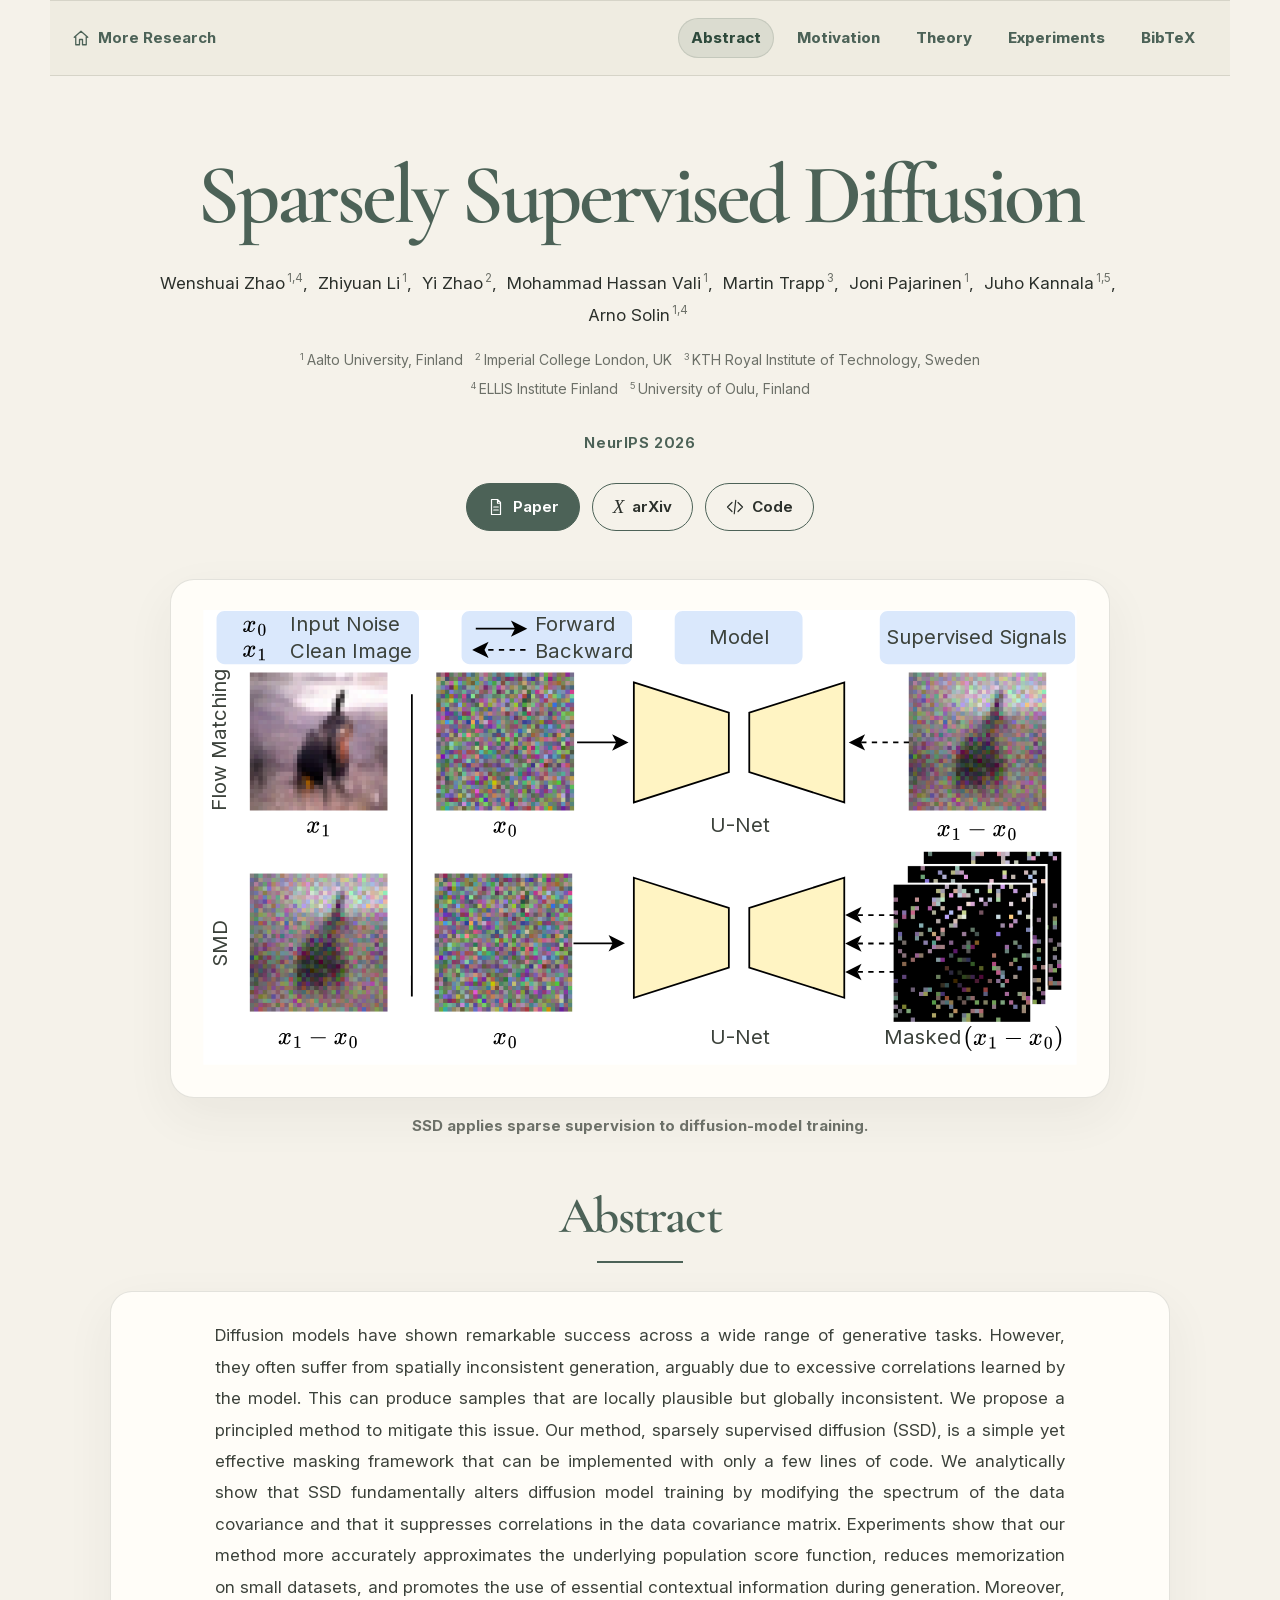
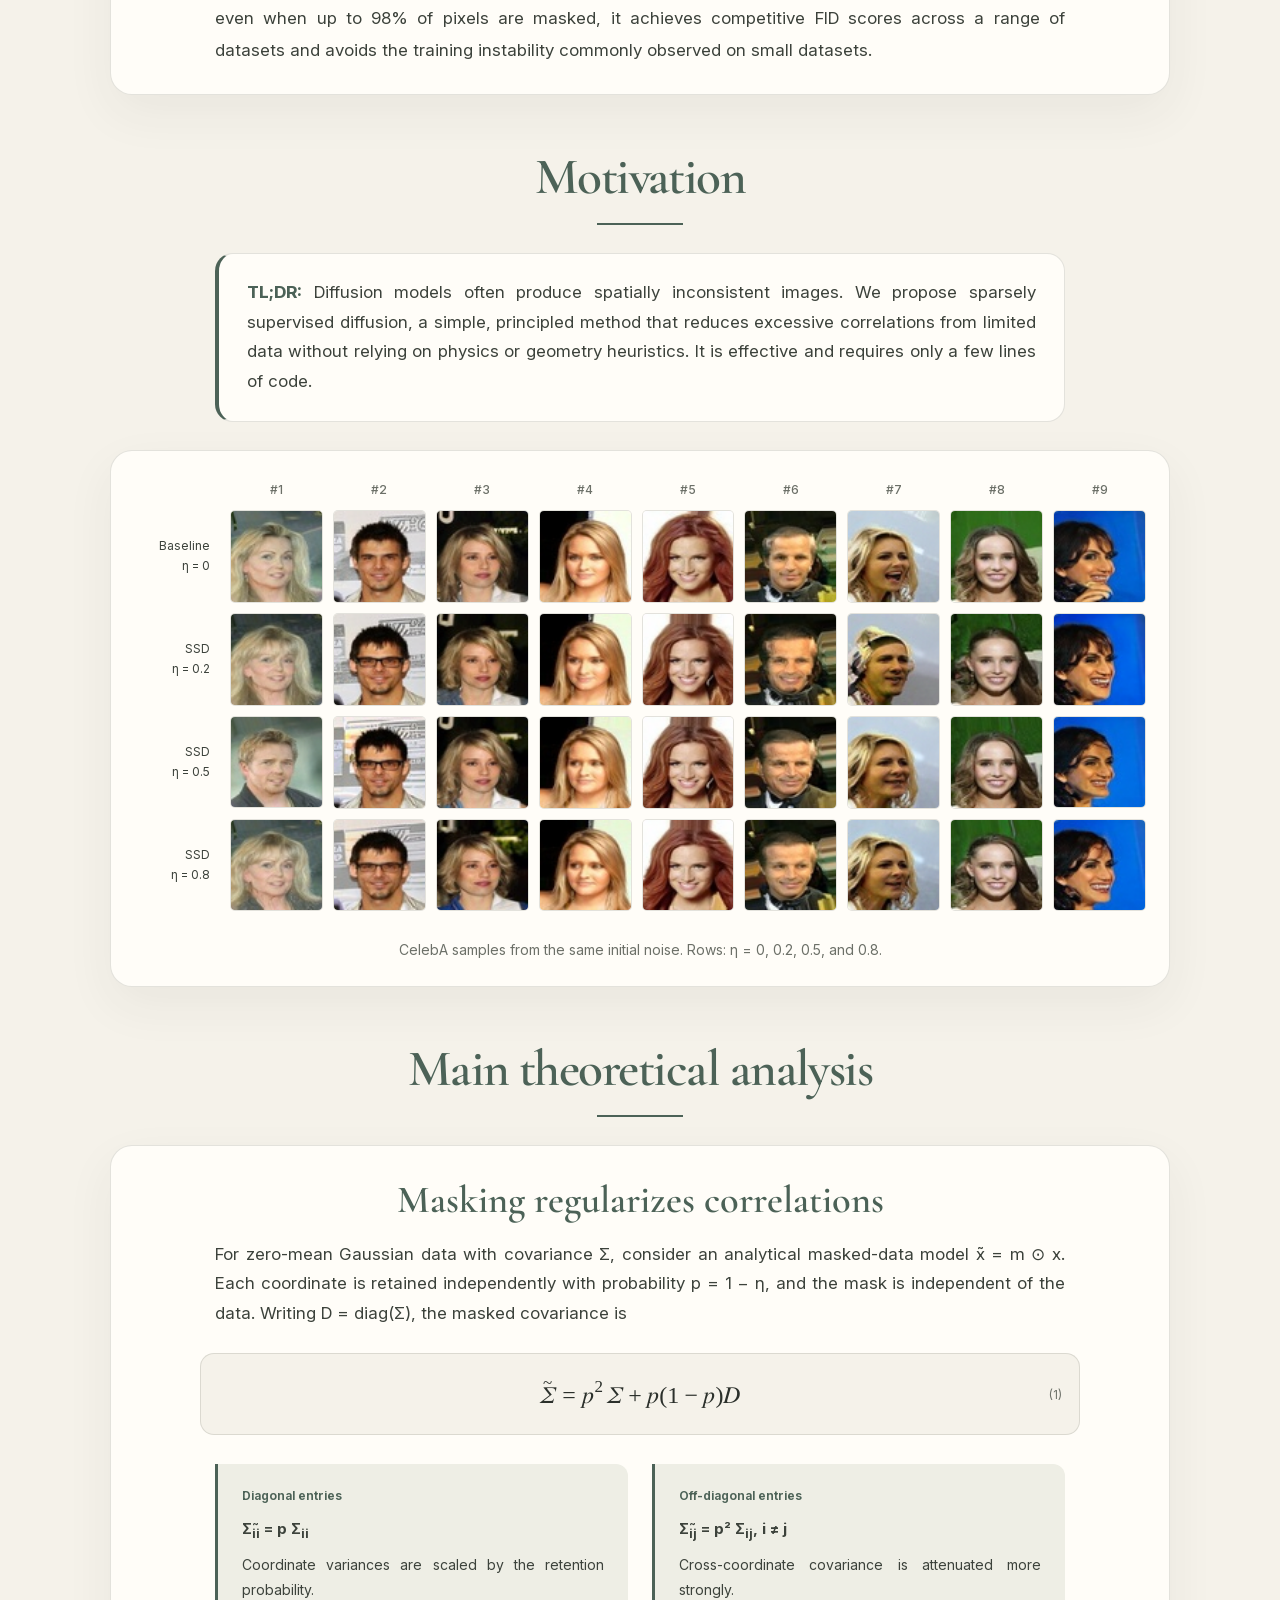
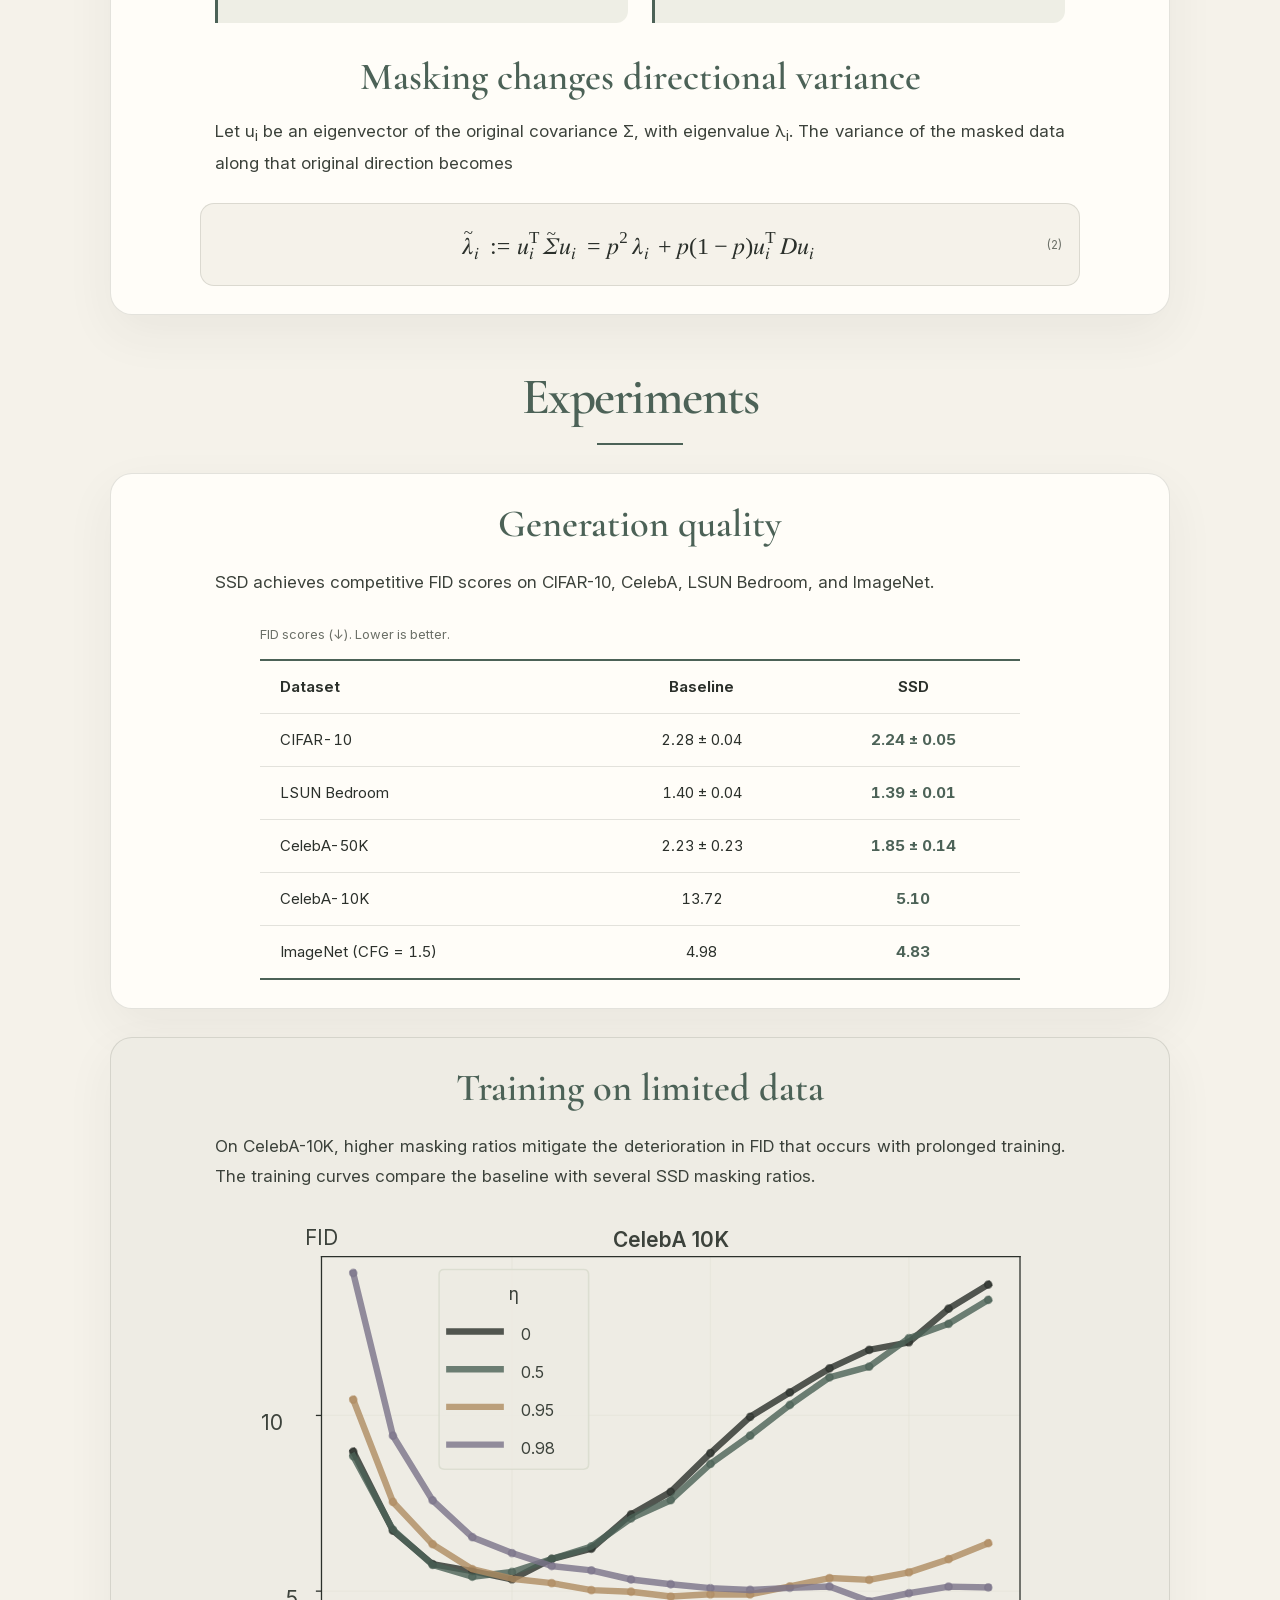
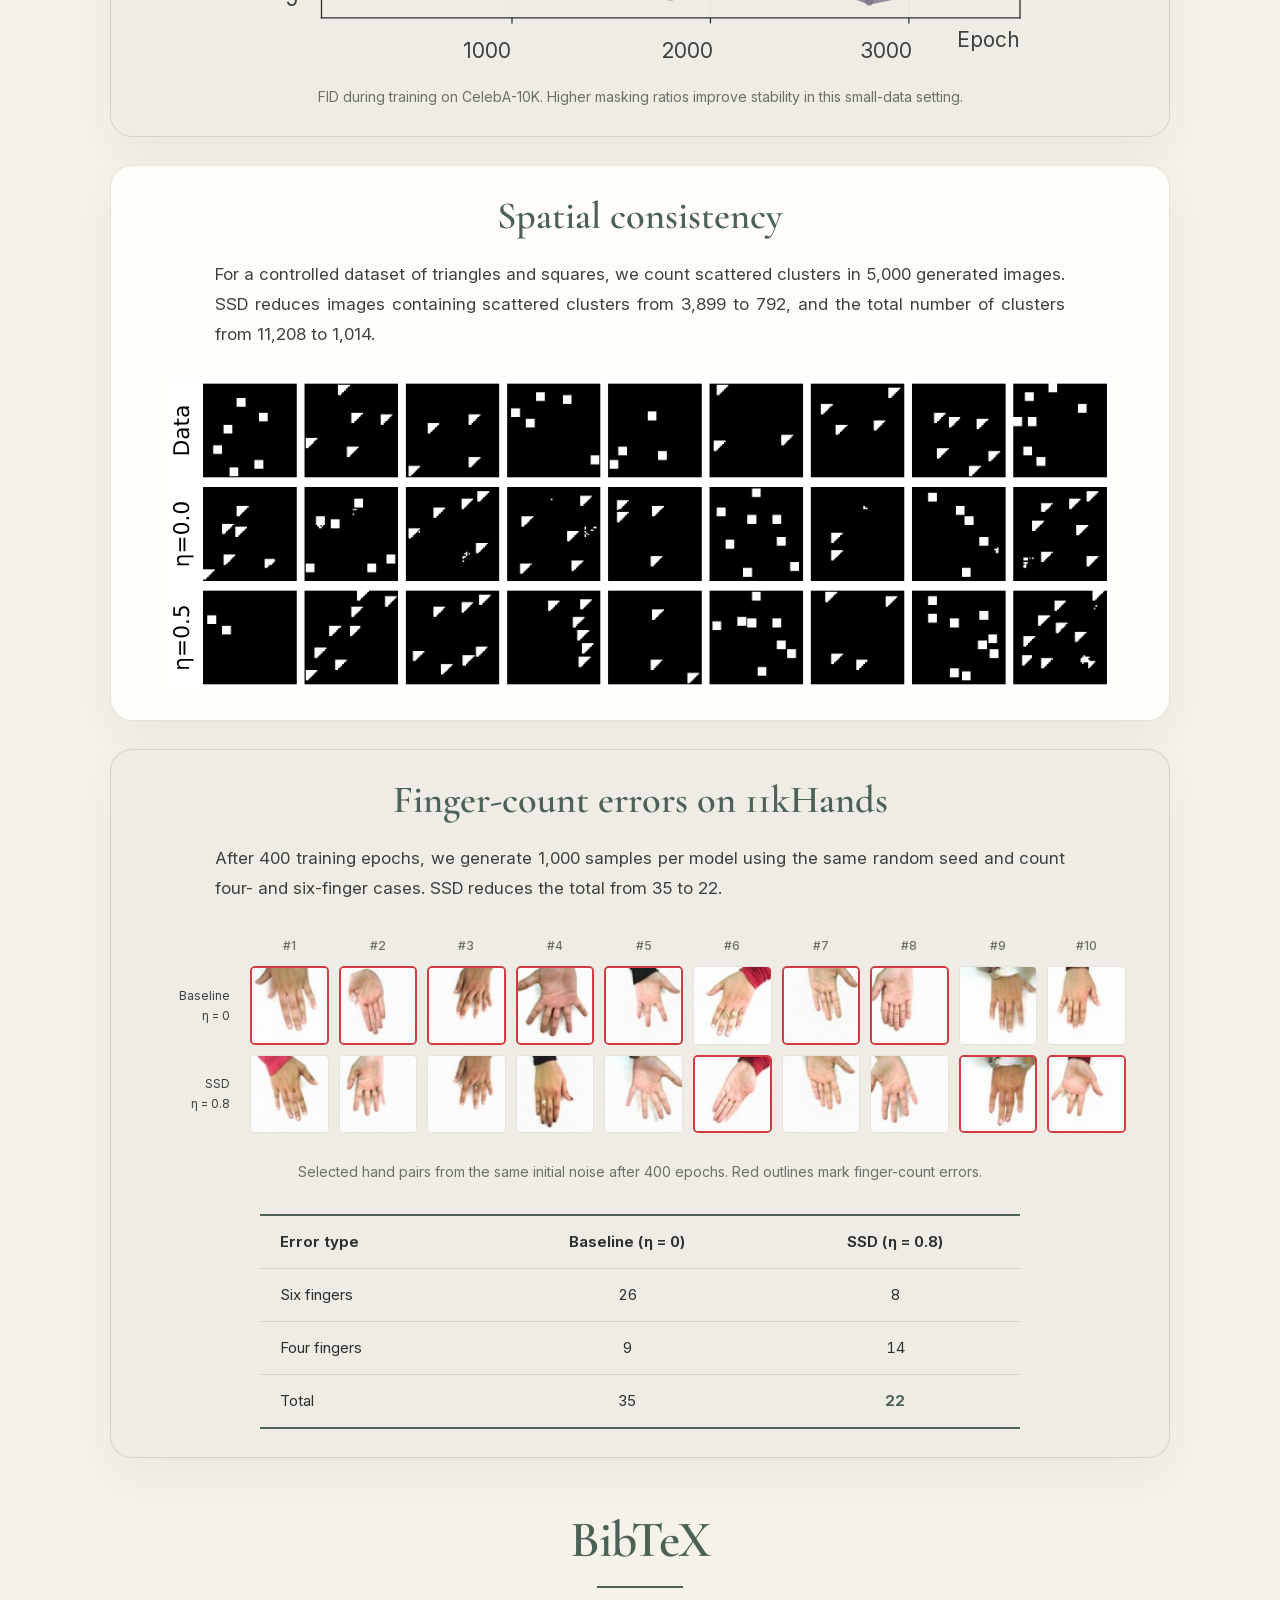
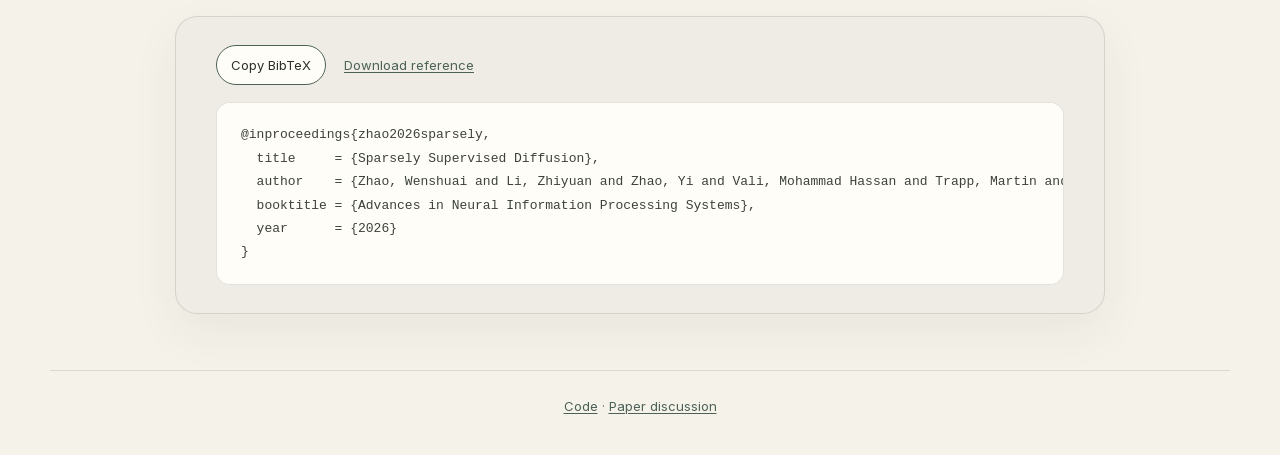
==== commit c0855a77: "Match project website to LOOK paper style" ====
--- a/index.html
+++ b/index.html
@@ -5,21 +5,22 @@
   <meta name="viewport" content="width=device-width, initial-scale=1">
   <meta name="description" content="Sparsely Supervised Diffusion (SSD), NeurIPS 2026. Official project page with paper, code, method, experimental results, and BibTeX.">
   <meta name="keywords" content="diffusion models, flow matching, sparse supervision, spatial consistency, NeurIPS 2026">
-  <meta name="theme-color" content="#ffffff">
+  <meta name="theme-color" content="#f5f2ea">
   <meta property="og:title" content="Sparsely Supervised Diffusion — NeurIPS 2026">
   <meta property="og:description" content="A simple masking framework for diffusion and flow-matching models. Paper, code, and experimental results.">
   <meta property="og:type" content="website">
   <title>Sparsely Supervised Diffusion | NeurIPS 2026</title>
   <link rel="icon" href="docs/assets/favicon.svg" type="image/svg+xml">
   <link rel="preload" href="docs/assets/fonts/InterVariable.woff2" as="font" type="font/woff2" crossorigin>
-  <link rel="stylesheet" href="docs/styles.css">
-  <script src="docs/script.js" defer></script>
+  <link rel="preload" href="docs/assets/fonts/CormorantGaramond-Variable.woff2" as="font" type="font/woff2" crossorigin>
+  <link rel="stylesheet" href="docs/styles.css?v=paper-1">
+  <script src="docs/script.js?v=paper-1" defer></script>
 </head>
 <body>
   <a class="skip-link" href="#main">Skip to content</a>
   <nav class="research-nav" aria-label="Research navigation">
     <a href="https://wenshuaizhao.github.io/" aria-label="Wenshuai Zhao's research homepage"><svg viewBox="0 0 24 24" aria-hidden="true"><path d="m3 11 9-8 9 8M5 10v11h5v-7h4v7h5V10"/></svg><span>More Research</span></a>
-  <div class="section-nav"><a href="#abstract">Abstract</a><a href="#theory">Theory</a><a href="#experiments">Experiments</a><a href="#bibtex">BibTeX</a></div></nav>
+  <div class="section-nav"><a href="#abstract">Abstract</a><a href="#motivation">Motivation</a><a href="#theory">Theory</a><a href="#experiments">Experiments</a><a href="#bibtex">BibTeX</a></div></nav>
   <main id="main">
     <header class="publication-header container">
       <h1>Sparsely Supervised Diffusion</h1>
@@ -41,7 +42,7 @@
       <div class="publication-links">
         <a class="resource-button" href="https://openreview.net/pdf?id=4HalTYbzQG"><svg viewBox="0 0 24 24" aria-hidden="true"><path d="M6 2h8l4 4v16H6zM14 2v5h4M9 12h6M9 16h6"/></svg>Paper</a>
         <a class="resource-button" href="https://arxiv.org/abs/2602.02699"><span class="arxiv-icon" aria-hidden="true">X</span>arXiv</a>
-        <a class="resource-button" href="https://github.com/wenshuaizhao/ssd"><svg viewBox="0 0 24 24" aria-hidden="true"><path d="m8 6-6 6 6 6m8-12 6 6-6 6m-3-15-2 18"/></svg>Code</a>
+        <a class="resource-button" href="https://github.com/AaltoML/ssd"><svg viewBox="0 0 24 24" aria-hidden="true"><path d="m8 6-6 6 6 6m8-12 6 6-6 6m-3-15-2 18"/></svg>Code</a>
       </div>
     </header>
     <section class="teaser container" aria-labelledby="teaser-title">
@@ -51,9 +52,9 @@
       </figure>
     </section>
     <section id="abstract" class="section abstract-section">
-      <div class="container text-container">
+      <div class="container">
         <h2>Abstract</h2>
-        <p>Diffusion models have shown remarkable success across a wide range of generative tasks. However, they often suffer from spatially inconsistent generation, arguably due to excessive correlations learned by the model. This can produce samples that are locally plausible but globally inconsistent. We propose a principled method to mitigate this issue. Our method, sparsely supervised diffusion (SSD), is a simple yet effective masking framework that can be implemented with only a few lines of code. We analytically show that SSD fundamentally alters diffusion model training by modifying the spectrum of the data covariance and that it suppresses correlations in the data covariance matrix. Experiments show that our method more accurately approximates the underlying population score function, reduces memorization on small datasets, and promotes the use of essential contextual information during generation. Moreover, even when up to 98% of pixels are masked, it achieves competitive FID scores across a range of datasets and avoids the training instability commonly observed on small datasets.</p>
+        <div class="content-card"><p>Diffusion models have shown remarkable success across a wide range of generative tasks. However, they often suffer from spatially inconsistent generation, arguably due to excessive correlations learned by the model. This can produce samples that are locally plausible but globally inconsistent. We propose a principled method to mitigate this issue. Our method, sparsely supervised diffusion (SSD), is a simple yet effective masking framework that can be implemented with only a few lines of code. We analytically show that SSD fundamentally alters diffusion model training by modifying the spectrum of the data covariance and that it suppresses correlations in the data covariance matrix. Experiments show that our method more accurately approximates the underlying population score function, reduces memorization on small datasets, and promotes the use of essential contextual information during generation. Moreover, even when up to 98% of pixels are masked, it achieves competitive FID scores across a range of datasets and avoids the training instability commonly observed on small datasets.</p></div>
       </div>
     </section>
     <section id="motivation" class="section">
@@ -72,6 +73,7 @@
     <section id="theory" class="section theory-section">
       <div class="container">
         <h2>Main theoretical analysis</h2>
+        <div class="content-card">
         
         <div class="text-container prose">
           <h3>Masking regularizes correlations</h3>
@@ -87,12 +89,13 @@
           <p>Let u<sub>i</sub> be an eigenvector of the original covariance Σ, with eigenvalue λ<sub>i</sub>. The variance of the masked data along that original direction becomes</p>
         </div>
         <div class="equation-panel"><math display="block" aria-label="Projected masked variance equals p squared lambda i plus p times one minus p times u i transpose D u i"><mrow><msub><mover><mi>λ</mi><mo>~</mo></mover><mi>i</mi></msub><mo>:=</mo><msubsup><mi>u</mi><mi>i</mi><mi mathvariant="normal">T</mi></msubsup><mover><mi>Σ</mi><mo>~</mo></mover><msub><mi>u</mi><mi>i</mi></msub><mo>=</mo><msup><mi>p</mi><mn>2</mn></msup><msub><mi>λ</mi><mi>i</mi></msub><mo>+</mo><mi>p</mi><mo>(</mo><mn>1</mn><mo>−</mo><mi>p</mi><mo>)</mo><msubsup><mi>u</mi><mi>i</mi><mi mathvariant="normal">T</mi></msubsup><mi>D</mi><msub><mi>u</mi><mi>i</mi></msub></mrow></math><span class="equation-number">(2)</span></div>
+        </div>
       </div>
     </section>
     <section id="experiments" class="section experiments-section">
       <div class="container"><h2>Experiments</h2></div>
       <section class="experiment-subsection" aria-label="Generation quality">
-        <div class="container">
+        <div class="container content-card">
         <h3>Generation quality</h3>
         <p class="prose">SSD achieves competitive FID scores on CIFAR-10, CelebA, LSUN Bedroom, and ImageNet.</p>
         <div class="table-container">
@@ -111,21 +114,21 @@
         </div>
       </section>
       <section class="experiment-subsection" aria-label="Training on limited data">
-        <div class="container">
+        <div class="container content-card">
         <h3>Training on limited data</h3>
         <p class="prose">On CelebA-10K, higher masking ratios mitigate the deterioration in FID that occurs with prolonged training. The training curves compare the baseline with several SSD masking ratios.</p>
         <figure class="training-figure"><img src="docs/assets/celeba10k-training.svg" alt="CelebA-10K FID versus training epochs for the baseline and SSD models with different masking ratios" loading="lazy"><figcaption>FID during training on CelebA-10K. Higher masking ratios improve stability in this small-data setting.</figcaption></figure>
         </div>
       </section>
       <section class="experiment-subsection" aria-label="Spatial consistency">
-        <div class="container">
+        <div class="container content-card">
         <h3>Spatial consistency</h3>
         <p class="prose">For a controlled dataset of triangles and squares, we count scattered clusters in 5,000 generated images. SSD reduces images containing scattered clusters from 3,899 to 792, and the total number of clusters from 11,208 to 1,014.</p>
         <figure><img src="docs/assets/spatial-consistency.svg" alt="Training shapes at the top, baseline-generated shapes in the middle, and SSD-generated shapes at the bottom" loading="lazy"></figure>
         </div>
       </section>
       <section class="experiment-subsection" aria-label="Finger-count errors on 11kHands">
-        <div class="container">
+        <div class="container content-card">
         <h3>Finger-count errors on 11kHands</h3>
         <p class="prose">After 400 training epochs, we generate 1,000 samples per model using the same random seed and count four- and six-finger cases. SSD reduces the total from 35 to 22.</p>
         <figure class="hands-figure"><div class="gallery-scroll" tabindex="0" role="region" aria-label="Matched hand comparisons; scroll horizontally on small screens"><div class="hands-grid"><span></span><span class="sample-header">#1</span><span class="sample-header">#2</span><span class="sample-header">#3</span><span class="sample-header">#4</span><span class="sample-header">#5</span><span class="sample-header">#6</span><span class="sample-header">#7</span><span class="sample-header">#8</span><span class="sample-header">#9</span><span class="sample-header">#10</span><span class="sample-row-label">Baseline<br>η = 0</span><button class="sample-preview marked-error" data-image="assets/hands-baseline-1.png" data-title="Hand comparison 1, baseline, original sample 0_4_46.png, finger-count error marked in the paper grid" type="button" aria-label="Enlarge Hand comparison 1, baseline, original sample 0_4_46.png, finger-count error marked in the paper grid"><img src="docs/assets/hands-baseline-1.png" alt="Hand comparison 1, baseline, original sample 0_4_46.png, finger-count error marked in the paper grid" width="64" height="64" loading="lazy"></button><button class="sample-preview marked-error" data-image="assets/hands-baseline-2.png" data-title="Hand comparison 2, baseline, original sample 0_4_84.png, finger-count error marked in the paper grid" type="button" aria-label="Enlarge Hand comparison 2, baseline, original sample 0_4_84.png, finger-count error marked in the paper grid"><img src="docs/assets/hands-baseline-2.png" alt="Hand comparison 2, baseline, original sample 0_4_84.png, finger-count error marked in the paper grid" width="64" height="64" loading="lazy"></button><button class="sample-preview marked-error" data-image="assets/hands-baseline-3.png" data-title="Hand comparison 3, baseline, original sample 0_5_40.png, finger-count error marked in the paper grid" type="button" aria-label="Enlarge Hand comparison 3, baseline, original sample 0_5_40.png, finger-count error marked in the paper grid"><img src="docs/assets/hands-baseline-3.png" alt="Hand comparison 3, baseline, original sample 0_5_40.png, finger-count error marked in the paper grid" width="64" height="64" loading="lazy"></button><button class="sample-preview marked-error" data-image="assets/hands-baseline-4.png" data-title="Hand comparison 4, baseline, original sample 0_5_55.png, finger-count error marked in the paper grid" type="button" aria-label="Enlarge Hand comparison 4, baseline, original sample 0_5_55.png, finger-count error marked in the paper grid"><img src="docs/assets/hands-baseline-4.png" alt="Hand comparison 4, baseline, original sample 0_5_55.png, finger-count error marked in the paper grid" width="64" height="64" loading="lazy"></button><button class="sample-preview marked-error" data-image="assets/hands-baseline-5.png" data-title="Hand comparison 5, baseline, original sample 0_5_64.png, finger-count error marked in the paper grid" type="button" aria-label="Enlarge Hand comparison 5, baseline, original sample 0_5_64.png, finger-count error marked in the paper grid"><img src="docs/assets/hands-baseline-5.png" alt="Hand comparison 5, baseline, original sample 0_5_64.png, finger-count error marked in the paper grid" width="64" height="64" loading="lazy"></button><button class="sample-preview" data-image="assets/hands-baseline-6.png" data-title="Hand comparison 6, baseline, original sample 0_5_69.png" type="button" aria-label="Enlarge Hand comparison 6, baseline, original sample 0_5_69.png"><img src="docs/assets/hands-baseline-6.png" alt="Hand comparison 6, baseline, original sample 0_5_69.png" width="64" height="64" loading="lazy"></button><button class="sample-preview marked-error" data-image="assets/hands-baseline-7.png" data-title="Hand comparison 7, baseline, original sample 0_5_71.png, finger-count error marked in the paper grid" type="button" aria-label="Enlarge Hand comparison 7, baseline, original sample 0_5_71.png, finger-count error marked in the paper grid"><img src="docs/assets/hands-baseline-7.png" alt="Hand comparison 7, baseline, original sample 0_5_71.png, finger-count error marked in the paper grid" width="64" height="64" loading="lazy"></button><button class="sample-preview marked-error" data-image="assets/hands-baseline-8.png" data-title="Hand comparison 8, baseline, original sample 0_5_73.png, finger-count error marked in the paper grid" type="button" aria-label="Enlarge Hand comparison 8, baseline, original sample 0_5_73.png, finger-count error marked in the paper grid"><img src="docs/assets/hands-baseline-8.png" alt="Hand comparison 8, baseline, original sample 0_5_73.png, finger-count error marked in the paper grid" width="64" height="64" loading="lazy"></button><button class="sample-preview" data-image="assets/hands-baseline-9.png" data-title="Hand comparison 9, baseline, original sample 0_5_81.png" type="button" aria-label="Enlarge Hand comparison 9, baseline, original sample 0_5_81.png"><img src="docs/assets/hands-baseline-9.png" alt="Hand comparison 9, baseline, original sample 0_5_81.png" width="64" height="64" loading="lazy"></button><button class="sample-preview" data-image="assets/hands-baseline-10.png" data-title="Hand comparison 10, baseline, original sample 0_5_85.png" type="button" aria-label="Enlarge Hand comparison 10, baseline, original sample 0_5_85.png"><img src="docs/assets/hands-baseline-10.png" alt="Hand comparison 10, baseline, original sample 0_5_85.png" width="64" height="64" loading="lazy"></button><span class="sample-row-label">SSD<br>η = 0.8</span><button class="sample-preview" data-image="assets/hands-ssd-1.png" data-title="Hand comparison 1, ssd, original sample 0_4_46.png" type="button" aria-label="Enlarge Hand comparison 1, ssd, original sample 0_4_46.png"><img src="docs/assets/hands-ssd-1.png" alt="Hand comparison 1, ssd, original sample 0_4_46.png" width="64" height="64" loading="lazy"></button><button class="sample-preview" data-image="assets/hands-ssd-2.png" data-title="Hand comparison 2, ssd, original sample 0_4_84.png" type="button" aria-label="Enlarge Hand comparison 2, ssd, original sample 0_4_84.png"><img src="docs/assets/hands-ssd-2.png" alt="Hand comparison 2, ssd, original sample 0_4_84.png" width="64" height="64" loading="lazy"></button><button class="sample-preview" data-image="assets/hands-ssd-3.png" data-title="Hand comparison 3, ssd, original sample 0_5_40.png" type="button" aria-label="Enlarge Hand comparison 3, ssd, original sample 0_5_40.png"><img src="docs/assets/hands-ssd-3.png" alt="Hand comparison 3, ssd, original sample 0_5_40.png" width="64" height="64" loading="lazy"></button><button class="sample-preview" data-image="assets/hands-ssd-4.png" data-title="Hand comparison 4, ssd, original sample 0_5_55.png" type="button" aria-label="Enlarge Hand comparison 4, ssd, original sample 0_5_55.png"><img src="docs/assets/hands-ssd-4.png" alt="Hand comparison 4, ssd, original sample 0_5_55.png" width="64" height="64" loading="lazy"></button><button class="sample-preview" data-image="assets/hands-ssd-5.png" data-title="Hand comparison 5, ssd, original sample 0_5_64.png" type="button" aria-label="Enlarge Hand comparison 5, ssd, original sample 0_5_64.png"><img src="docs/assets/hands-ssd-5.png" alt="Hand comparison 5, ssd, original sample 0_5_64.png" width="64" height="64" loading="lazy"></button><button class="sample-preview marked-error" data-image="assets/hands-ssd-6.png" data-title="Hand comparison 6, ssd, original sample 0_5_69.png, finger-count error marked in the paper grid" type="button" aria-label="Enlarge Hand comparison 6, ssd, original sample 0_5_69.png, finger-count error marked in the paper grid"><img src="docs/assets/hands-ssd-6.png" alt="Hand comparison 6, ssd, original sample 0_5_69.png, finger-count error marked in the paper grid" width="64" height="64" loading="lazy"></button><button class="sample-preview" data-image="assets/hands-ssd-7.png" data-title="Hand comparison 7, ssd, original sample 0_5_71.png" type="button" aria-label="Enlarge Hand comparison 7, ssd, original sample 0_5_71.png"><img src="docs/assets/hands-ssd-7.png" alt="Hand comparison 7, ssd, original sample 0_5_71.png" width="64" height="64" loading="lazy"></button><button class="sample-preview" data-image="assets/hands-ssd-8.png" data-title="Hand comparison 8, ssd, original sample 0_5_73.png" type="button" aria-label="Enlarge Hand comparison 8, ssd, original sample 0_5_73.png"><img src="docs/assets/hands-ssd-8.png" alt="Hand comparison 8, ssd, original sample 0_5_73.png" width="64" height="64" loading="lazy"></button><button class="sample-preview marked-error" data-image="assets/hands-ssd-9.png" data-title="Hand comparison 9, ssd, original sample 0_5_81.png, finger-count error marked in the paper grid" type="button" aria-label="Enlarge Hand comparison 9, ssd, original sample 0_5_81.png, finger-count error marked in the paper grid"><img src="docs/assets/hands-ssd-9.png" alt="Hand comparison 9, ssd, original sample 0_5_81.png, finger-count error marked in the paper grid" width="64" height="64" loading="lazy"></button><button class="sample-preview marked-error" data-image="assets/hands-ssd-10.png" data-title="Hand comparison 10, ssd, original sample 0_5_85.png, finger-count error marked in the paper grid" type="button" aria-label="Enlarge Hand comparison 10, ssd, original sample 0_5_85.png, finger-count error marked in the paper grid"><img src="docs/assets/hands-ssd-10.png" alt="Hand comparison 10, ssd, original sample 0_5_85.png, finger-count error marked in the paper grid" width="64" height="64" loading="lazy"></button></div></div><figcaption>Selected hand pairs from the same initial noise after 400 epochs. Red outlines mark finger-count errors.</figcaption></figure>
@@ -138,6 +141,7 @@
     <section id="bibtex" class="section bibtex-section">
       <div class="container text-container">
         <h2>BibTeX</h2>
+        <div class="content-card">
         <div class="citation-actions"><button id="copy-citation" type="button">Copy BibTeX</button><a href="docs/assets/citation.bib" download>Download reference</a></div>
         <pre><code id="citation-code">@inproceedings{zhao2026sparsely,
   title     = {Sparsely Supervised Diffusion},
@@ -146,10 +150,11 @@
   year      = {2026}
 }
 </code></pre>
+        </div>
       </div>
     </section>
   </main>
-  <footer><div class="container text-container"><p><a href="https://github.com/wenshuaizhao/ssd">Code</a> · <a href="https://openreview.net/forum?id=4HalTYbzQG">Paper discussion</a></p></div></footer>
+  <footer><div class="container text-container"><p><a href="https://github.com/AaltoML/ssd">Code</a> · <a href="https://openreview.net/forum?id=4HalTYbzQG">Paper discussion</a></p></div></footer>
   <dialog id="sample-dialog" aria-labelledby="sample-dialog-title"><button id="close-sample" type="button" aria-label="Close image">×</button><p id="sample-dialog-title"></p><img id="sample-dialog-image" alt="Selected generated image"></dialog>
   <p id="copy-status" class="sr-only" role="status" aria-live="polite"></p>
 </body>
--- a/docs/styles.css
+++ b/docs/styles.css
@@ -1,250 +1,234 @@
+/* Paper palette and typography shared with the AaltoML LOOK project page. */
+@font-face {
+  font-family: 'Cormorant Garamond';
+  src: url('assets/fonts/CormorantGaramond-Variable.woff2') format('woff2');
+  font-style: normal;
+  font-weight: 400 700;
+  font-display: swap;
+}
 @font-face {
   font-family: 'Inter';
   src: url('assets/fonts/InterVariable.woff2') format('woff2');
+  font-style: normal;
   font-weight: 100 900;
-  font-style: normal;
   font-display: swap;
 }
 :root {
+  --bg: #f5f2ea;
+  --paper: #fffdf8;
+  --ink: #2b302b;
+  --text: #3c423b;
+  --muted: #6c7068;
+  --line: rgba(58, 66, 52, .14);
+  --accent: #4c6257;
+  --hover: #2d493b;
+  --alternate: #eeece4;
+  --shadow: 0 18px 50px rgba(55, 59, 45, .06);
+  --display: 'Cormorant Garamond', Georgia, serif;
+  --body: 'Inter', -apple-system, BlinkMacSystemFont, 'Segoe UI', sans-serif;
   --prose-width: 850px;
-  --text: #384355;
-  --heading: #16243a;
-  --link: #2865bb;
-  --muted: #677386;
-  --line: #dfe6ef;
-  --section: #f6f8fb;
 }
 * { box-sizing: border-box; }
-html { scroll-behavior: smooth; scroll-padding-top: 90px; }
+html { scroll-behavior: smooth; scroll-padding-top: var(--navigation-offset, 106px); }
 body {
   margin: 0;
   color: var(--text);
-  background: #fff;
-  font: 17px/1.8 'Inter', -apple-system, BlinkMacSystemFont, 'Segoe UI', sans-serif;
+  background: var(--bg);
+  font: 17px/1.75 var(--body);
   font-optical-sizing: auto;
   -webkit-font-smoothing: antialiased;
-}
-a { color: var(--link); text-decoration: none; text-underline-offset: 4px; }
-a:hover { text-decoration: underline; }
+  -webkit-text-size-adjust: 100%;
+}
+a { color: var(--accent); text-decoration-thickness: .08em; text-underline-offset: .18em; }
+a:hover { color: var(--hover); }
 a:focus-visible, button:focus-visible, .gallery-scroll:focus-visible {
-  outline: 3px solid #588cdf;
-  outline-offset: 4px;
+  outline: 3px solid var(--accent);
+  outline-offset: 5px;
 }
 button { font: inherit; cursor: pointer; }
 img { display: block; max-width: 100%; height: auto; }
 svg { display: block; }
-figure { margin: 30px 0 0; }
-figcaption {
-  font-size: 14px;
-  line-height: 1.75;
-  color: var(--muted);
-  text-align: center;
-  margin: 20px auto 0;
-  max-width: 850px;
-}
-.container { width: min(1100px, calc(100% - 64px)); margin-inline: auto; }
+main, footer { max-width: 1180px; padding-inline: 22px; margin-inline: auto; }
+.container { width: 100%; max-width: 1060px; margin-inline: auto; }
 .text-container { max-width: var(--prose-width); }
+p { margin: 0 0 24px; }
+.prose { max-width: var(--prose-width); margin-inline: auto; }
+.abstract-section p, .prose, .motivation-box p, .covariance-explanation p { text-align: justify; }
+.content-card {
+  padding: 28px clamp(20px, 4vw, 40px);
+  background: var(--paper);
+  border: 1px solid var(--line);
+  border-radius: 22px;
+  box-shadow: var(--shadow);
+}
+.content-card > p { max-width: var(--prose-width); margin-inline: auto; }
+.content-card > p:last-child, .prose > p:last-child { margin-bottom: 0; }
+
+/* Sticky navigation uses the same pills and active-section treatment as LOOK. */
 .research-nav {
   position: sticky;
   top: 0;
-  z-index: 20;
-  background: #ffffffed;
-  backdrop-filter: blur(12px);
-  box-shadow: 0 2px 12px #16243a0a;
+  z-index: 10;
   display: flex;
+  justify-content: space-between;
   align-items: center;
-  justify-content: space-between;
-  gap: 20px;
-  max-width: 1100px;
-  margin: auto;
-  min-height: 68px;
-  padding-inline: 20px;
-  font-size: 17px;
-  font-weight: 600;
-  border-bottom: 1px solid #eef1f6;
-}
-.research-nav > a { display: flex; align-items: center; gap: 9px; color: var(--link); }
-.research-nav svg { width: 17px; height: 17px; stroke: currentColor; stroke-width: 1.7; fill: none; stroke-linecap: round; stroke-linejoin: round; }
-.section-nav { display: flex; gap: 26px; }
-.section-nav a { color: var(--link); }
-.publication-header { text-align: center; padding: 58px 0 28px; }
-h1 {
-  color: var(--heading);
-  font-size: clamp(36px, 4.7vw, 56px);
-  line-height: 1.16;
-  font-weight: 650;
-  letter-spacing: -1.7px;
-  margin: 0 auto 28px;
-  max-width: 1040px;
-}
-.publication-authors { font-size: 19px; line-height: 1.95; margin-inline: auto; max-width: 960px; }
-.publication-authors > span { display: inline-block; margin-right: 4px; }
-.publication-authors sup { font-size: 11px; margin-left: 2px; }
-.publication-affiliations { color: var(--muted); font-size: 14px; line-height: 1.7; margin: 20px 0; }
+  gap: 12px;
+  max-width: 1180px;
+  min-height: 76px;
+  margin: 0 auto;
+  padding: 10px 22px;
+  border-block: 1px solid var(--line);
+  background: rgba(239, 235, 225, .94);
+  backdrop-filter: blur(14px);
+}
+.research-nav > a { display: inline-flex; align-items: center; gap: 8px; color: var(--accent); font-size: 15px; font-weight: 700; text-decoration: none; }
+.research-nav svg { width: 18px; height: 18px; stroke: currentColor; stroke-width: 1.7; fill: none; stroke-linecap: round; stroke-linejoin: round; }
+.section-nav { display: flex; justify-content: center; flex-wrap: wrap; gap: 6px 10px; }
+.section-nav a {
+  border: 1px solid transparent;
+  border-radius: 999px;
+  padding: 6px 12px;
+  color: var(--accent);
+  font-size: 15px;
+  font-weight: 750;
+  text-decoration: none;
+  transition: background .2s ease, color .2s ease, border-color .2s ease;
+}
+.section-nav a:hover, .section-nav a.active { color: var(--hover); background: rgba(76, 98, 87, .12); border-color: rgba(76, 98, 87, .16); }
+
+.publication-header { text-align: center; padding: 78px 0 48px; }
+h1 { max-width: 1080px; margin: 0 auto 30px; color: var(--accent); font: 600 clamp(3rem, 6.6vw, 5.4rem)/.98 var(--display); letter-spacing: -.04em; }
+.publication-authors { max-width: 990px; margin-inline: auto; color: var(--ink); font-size: 17px; line-height: 1.9; }
+.publication-authors > span { display: inline-block; margin-right: 5px; }
+.publication-authors a { color: var(--ink); text-decoration: none; }
+.publication-authors a:hover { color: var(--accent); text-decoration: underline; }
+sup { font-size: .68em; line-height: 0; vertical-align: super; color: var(--muted); }
+.publication-authors sup { margin-left: 2px; }
+.publication-affiliations { color: var(--muted); font-size: 14px; line-height: 1.7; margin: 17px auto; }
 .publication-affiliations p { margin: 5px 0; }
-.publication-affiliations sup { font-size: 10px; margin-right: 3px; }
-.publication-venue {
-  display: inline-block;
-  font-size: 16px;
-  letter-spacing: .2px;
-  color: var(--link);
-  font-weight: 600;
-  background: #edf4ff;
-  border: 1px solid #dae7fa;
-  border-radius: 8px;
-  padding: 5px 17px;
-  margin: 4px 0 13px;
-}
-.publication-links { display: flex; justify-content: center; flex-wrap: wrap; gap: 10px; margin: 13px 0 10px; }
-.resource-button {
-  display: inline-flex;
-  align-items: center;
-  gap: 8px;
-  line-height: 1.4;
-  color: #fff;
-  background: #233248;
-  border-radius: 999px;
-  padding: 12px 21px;
-  font-size: 14px;
-  font-weight: 500;
-  box-shadow: 0 3px 8px #18284212;
-}
-.resource-button:hover { background: #354862; text-decoration: none; }
-.resource-button svg { width: 18px; height: 18px; fill: none; stroke: currentColor; stroke-width: 1.6; stroke-linejoin: round; stroke-linecap: round; }
-.arxiv-icon { font-size: 19px; font-family: Georgia, serif; line-height: 1; font-style: italic; }
-.teaser { padding: 22px 0 56px; }
+.publication-affiliations span { display: inline-block; }
+.publication-affiliations sup { margin-right: 3px; }
+.publication-venue { display: inline-block; color: var(--accent); font-size: 15px; font-weight: 650; margin: 12px 0 0; letter-spacing: .04em; }
+.publication-links { display: flex; justify-content: center; flex-wrap: wrap; gap: 12px; margin: 25px 0 0; }
+.resource-button { display: inline-flex; align-items: center; justify-content: center; gap: 8px; padding: 10px 20px; color: var(--ink); background: transparent; border: 1px solid var(--accent); border-radius: 999px; font-size: 15px; font-weight: 650; text-decoration: none; transition: transform .2s ease, background .2s ease; }
+.resource-button:first-child { background: var(--accent); color: #fff; }
+.resource-button:hover { transform: translateY(-2px); background: rgba(76, 98, 87, .08); color: var(--ink); }
+.resource-button:first-child:hover { background: var(--hover); color: #fff; }
+.resource-button svg { width: 18px; height: 18px; fill: none; stroke: currentColor; stroke-width: 1.6; stroke-linecap: round; stroke-linejoin: round; }
+.arxiv-icon { font: italic 19px/1 Georgia, serif; }
+
+figure { margin: 28px 0 0; }
+figcaption { max-width: var(--prose-width); margin: 16px auto 0; color: var(--muted); font-size: 14px; line-height: 1.6; text-align: center; }
+.teaser { max-width: 940px; padding: 0 0 52px; }
 .teaser figure { margin: 0; }
-.teaser img { width: 100%; max-width: 880px; margin-inline: auto; }
-.teaser figcaption { font-size: 16px; color: var(--text); max-width: 850px; }
-.section { padding: 58px 0; }
-.abstract-section { background: var(--section); border-block: 1px solid #edf1f6; }
-h2 { color: var(--heading); font-size: 33px; line-height: 1.25; font-weight: 650; letter-spacing: -.7px; margin: 0 0 29px; text-align: center; }
-h3 { color: var(--heading); font-size: 23px; line-height: 1.4; font-weight: 600; letter-spacing: -.35px; margin: 42px 0 18px; }
-h3:first-of-type { margin-top: 24px; }
-p { margin: 0 0 20px; }
-.abstract-section p { text-align: justify; margin: 0; line-height: 1.9; }
-.prose { max-width: var(--prose-width); margin-inline: auto; line-height: 1.85; }
-.sample-figure { margin: 32px auto 0; }
-.gallery-scroll { overflow-x: auto; padding: 4px 3px 12px; scrollbar-color: #b4c5dd #f0f4f9; }
-.celeba-grid, .hands-grid {
-  display: grid;
-  align-items: center;
-  gap: 10px;
-  min-width: 870px;
-}
+.teaser img { width: 100%; padding: clamp(16px, 3vw, 30px); background: var(--paper); border: 1px solid var(--line); border-radius: 24px; box-shadow: var(--shadow); }
+.teaser figcaption { font-size: 15px; }
+.section { margin: 0 auto 56px; }
+h2 { max-width: 920px; margin: 0 auto 28px; color: var(--accent); font: 600 clamp(2.2rem, 4vw, 3.4rem)/1.05 var(--display); letter-spacing: -.03em; text-align: center; }
+h2::after { content: ''; display: block; width: 86px; height: 2px; margin: 18px auto 0; background: var(--accent); }
+h3 { margin: 32px auto 18px; color: var(--accent); font: 600 clamp(1.8rem, 3vw, 2.4rem)/1.15 var(--display); text-align: center; }
+.theory-section .prose:first-child h3 { margin-top: 4px; }
+.abstract-section p { line-height: 1.85; }
+.motivation-box { max-width: var(--prose-width); margin-inline: auto; padding: 24px 28px; background: var(--paper); border: 1px solid var(--line); border-left: 4px solid var(--accent); border-radius: 18px; }
+.motivation-box p { margin: 0; }
+.tldr-label { color: var(--accent); font-weight: 750; }
+.sample-figure { padding: 24px 20px; background: var(--paper); border: 1px solid var(--line); border-radius: 22px; box-shadow: var(--shadow); }
+.gallery-scroll { overflow-x: auto; padding: 4px 3px 12px; scrollbar-color: #b0b9ac #eeece4; }
+.celeba-grid, .hands-grid { display: grid; align-items: center; gap: 10px; min-width: 870px; }
 .celeba-grid { grid-template-columns: 86px repeat(9, minmax(0, 1fr)); }
 .hands-grid { grid-template-columns: 86px repeat(10, minmax(0, 1fr)); }
-.sample-header { text-align: center; font-size: 12px; color: var(--muted); font-weight: 500; }
-.sample-row-label { text-align: right; padding-right: 10px; font-size: 12px; line-height: 1.65; color: var(--text); }
-.sample-preview {
-  display: block;
-  width: 100%;
-  padding: 0;
-  background: #fff;
-  border: 1px solid #dfe5ec;
-  border-radius: 5px;
-  overflow: hidden;
-  line-height: 0;
-}
+.sample-header { text-align: center; color: var(--muted); font-size: 12px; font-weight: 500; }
+.sample-row-label { text-align: right; padding-right: 10px; color: var(--text); font-size: 12px; line-height: 1.65; }
+.sample-preview { display: block; width: 100%; padding: 0; background: var(--paper); border: 1px solid var(--line); border-radius: 5px; overflow: hidden; line-height: 0; }
 .sample-preview img { width: 100%; aspect-ratio: 1; object-fit: cover; }
-.sample-preview:hover { border-color: var(--link); box-shadow: 0 3px 12px #192f4a18; }
+.sample-preview:hover { border-color: var(--accent); box-shadow: 0 3px 12px #2b302b18; }
 .sample-preview.marked-error { border: 2px solid #d33b43; }
-.theory-section { background: #f8faff; border-block: 1px solid #e5ecf6; }
-.equation-panel { display: flex; align-items: center; justify-content: center; position: relative; gap: 20px; max-width: 880px; margin: 24px auto; padding: 26px 42px; background: #fff; border: 1px solid #dce5f1; border-radius: 10px; overflow-x: auto; }
-math { font-size: 24px; color: var(--heading); margin: 0; flex-shrink: 0; }
-.equation-number { position: absolute; right: 17px; font-size: 12px; color: var(--muted); }
-.covariance-explanation { display: grid; grid-template-columns: 1fr 1fr; max-width: 850px; gap: 24px; margin: 29px auto 36px; }
-.covariance-explanation > div { padding: 21px 24px; border-left: 3px solid #8caee0; background: #edf3fd; border-radius: 0 8px 8px 0; }
-.theory-label { display: block; color: var(--link); font-size: 12px; font-weight: 600; margin-bottom: 10px; }
-.covariance-explanation p { font-size: 15px; margin-bottom: 8px; }
-.covariance-explanation p:last-child { margin: 0; font-size: 14px; line-height: 1.8; }
-.experiments-section { background: #fff; }
-.experiment-subsection .container > h3 { max-width: var(--prose-width); margin: 0 auto 18px; }
-.table-container { overflow-x: auto; max-width: 760px; margin: 26px auto 0; }
-table { width: 100%; border-collapse: separate; border-spacing: 0; color: var(--text); font-size: 15px; background: #fff; }
-caption { font-size: 13px; text-align: left; margin-bottom: 12px; color: var(--muted); }
-th, td { padding: 14px 20px; border-bottom: 1px solid var(--line); text-align: center; white-space: nowrap; }
-thead th { font-weight: 600; color: var(--heading); background: #f3f6fb; border-top: 1px solid var(--line); }
-thead th:first-child { border-top-left-radius: 8px; }
-thead th:last-child { border-top-right-radius: 8px; }
+
+.equation-panel { display: flex; align-items: center; justify-content: center; position: relative; gap: 20px; max-width: 880px; margin: 24px auto; padding: 26px 42px; background: #f5f2ea; border: 1px solid var(--line); border-radius: 14px; overflow-x: auto; }
+math { font-size: 24px; color: var(--ink); margin: 0; flex-shrink: 0; }
+.equation-number { position: absolute; right: 17px; color: var(--muted); font-size: 12px; }
+.covariance-explanation { display: grid; grid-template-columns: 1fr 1fr; max-width: var(--prose-width); gap: 24px; margin: 29px auto 0; }
+.covariance-explanation > div { padding: 21px 24px; border-left: 3px solid var(--accent); background: #eeeee5; border-radius: 0 12px 12px 0; }
+.theory-label { display: block; color: var(--accent); font-size: 12px; font-weight: 650; margin-bottom: 10px; }
+.covariance-explanation p { margin-bottom: 8px; font-size: 15px; }
+.covariance-explanation p:last-child { margin: 0; font-size: 14px; }
+.theory-section .equation-panel:last-child { margin-bottom: 0; }
+.experiments-section { margin-bottom: 56px; }
+.experiment-subsection { margin: 0 auto 28px; }
+.experiment-subsection .container > h3 { max-width: var(--prose-width); margin: 0 auto 22px; }
+.experiment-subsection:nth-of-type(even) .content-card { background: var(--alternate); }
+.table-container { max-width: 760px; overflow-x: auto; margin: 26px auto 0; }
+table { width: 100%; border-collapse: collapse; color: var(--ink); font-size: 15px; line-height: 1.6; font-variant-numeric: tabular-nums; }
+caption { margin-bottom: 14px; color: var(--muted); text-align: left; font-size: 13px; }
+th, td { padding: 14px 20px; text-align: center; white-space: nowrap; }
+thead { border-top: 2px solid var(--accent); border-bottom: 1px solid var(--line); }
+thead th { font-weight: 650; }
 thead th:first-child, tbody th { text-align: left; }
 tbody th { font-weight: 400; }
-td strong { color: var(--link); font-weight: 650; }
+tbody tr { border-bottom: 1px solid var(--line); }
+tbody tr:last-child { border-bottom: 2px solid var(--accent); }
+td strong { color: var(--accent); font-weight: 700; }
 .training-figure { max-width: 780px; margin-inline: auto; }
 .training-figure img { width: 100%; }
 .experiments-section figure:not(.hands-figure):not(.training-figure) { max-width: 950px; margin-inline: auto; }
 .hands-figure { margin-bottom: 30px; }
-.bibtex-section { background: var(--section); border-top: 1px solid #edf1f6; }
-.bibtex-section h2 { text-align: left; }
-.reference { font-size: 15px; line-height: 1.85; }
+.bibtex-section .text-container { max-width: 930px; }
+.bibtex-section .content-card { background: var(--alternate); }
 .citation-actions { display: flex; align-items: center; gap: 18px; margin-bottom: 17px; font-size: 13px; }
-.citation-actions button { border: 1px solid #cbd6e5; color: var(--heading); background: #fff; border-radius: 6px; padding: 8px 14px; font-size: 13px; }
-.citation-actions button:hover { background: #edf3fc; }
-pre { background: #fff; border: 1px solid var(--line); padding: 25px 27px; margin: 0; overflow-x: auto; font: 13px/1.85 ui-monospace, SFMono-Regular, Consolas, 'Liberation Mono', monospace; border-radius: 10px; }
-footer { padding: 34px 0; font-size: 13px; color: var(--muted); line-height: 1.85; }
-footer p:last-child { margin: 0; }
-dialog { width: min(520px, calc(100% - 32px)); border: 1px solid #dce3ee; border-radius: 15px; padding: 30px; color: var(--text); box-shadow: 0 20px 70px #101e3440; }
-dialog::backdrop { background: #0e1a2b99; backdrop-filter: blur(4px); }
-#close-sample { position: absolute; top: 10px; right: 13px; border: 0; background: none; color: var(--muted); font-size: 27px; padding: 0 7px; }
-#sample-dialog-title { font-size: 13px; line-height: 1.6; padding-right: 20px; margin-bottom: 18px; }
+.citation-actions button { padding: 8px 14px; color: var(--ink); background: var(--paper); border: 1px solid var(--accent); border-radius: 999px; font-size: 13px; }
+.citation-actions button:hover { background: rgba(76, 98, 87, .08); }
+pre { margin: 0; padding: 20px 24px; background: var(--paper); border: 1px solid var(--line); border-radius: 14px; overflow-x: auto; font: 13px/1.8 ui-monospace, SFMono-Regular, Consolas, 'Liberation Mono', monospace; tab-size: 2; }
+footer { padding-top: 24px; padding-bottom: 32px; border-top: 1px solid var(--line); color: var(--muted); font-size: 13px; }
+footer p { margin: 0; text-align: center; }
+dialog { width: min(520px, calc(100% - 32px)); padding: 30px; color: var(--text); background: var(--paper); border: 1px solid var(--line); border-radius: 22px; box-shadow: 0 20px 70px #2b302b40; }
+dialog::backdrop { background: #2b302b99; backdrop-filter: blur(4px); }
+#close-sample { position: absolute; top: 10px; right: 13px; padding: 0 7px; color: var(--muted); background: none; border: 0; font-size: 27px; }
+#sample-dialog-title { margin-bottom: 18px; padding-right: 20px; font-size: 13px; line-height: 1.6; }
 #sample-dialog-image { width: 100%; border-radius: 6px; }
 #sample-dialog-image.marked-error { border: 3px solid #d33b43; }
 .sr-only { position: absolute; width: 1px; height: 1px; padding: 0; margin: -1px; overflow: hidden; clip: rect(0,0,0,0); white-space: nowrap; border: 0; }
-.skip-link { position: fixed; top: 8px; left: 8px; padding: 10px; background: #263a55; color: #fff; transform: translateY(-150%); z-index: 10; }
-.skip-link:focus { transform: translateY(0); }
+.skip-link { position: fixed; top: -80px; left: 16px; z-index: 30; padding: 8px 16px; background: var(--paper); }
+.skip-link:focus { top: 8px; }
 @media (max-width: 760px) {
-  .container { width: calc(100% - 36px); }
-  .research-nav { min-height: 64px; font-size: 14px; padding-inline: 18px; }
-  .section-nav { gap: 14px; }
-  .publication-header { padding-top: 37px; }
-  h1 { font-size: 39px; letter-spacing: -1px; margin-bottom: 22px; }
-  .publication-authors { font-size: 16px; line-height: 1.95; }
-  .publication-affiliations { font-size: 12px; }
-  .publication-venue { font-size: 14px; }
-  .teaser { padding-bottom: 35px; }
-  .teaser figcaption { font-size: 14px; }
-  .section { padding: 40px 0; }
-  h2 { font-size: 29px; }
-  h3 { font-size: 21px; margin-top: 31px; }
-  body { font-size: 15px; }
-  .prose, .abstract-section p { font-size: 15px; }
-  th, td { padding: 12px 14px; font-size: 13px; }
-  figcaption { font-size: 12px; text-align: left; }
-  pre { padding: 20px 17px; font-size: 11px; }
+  main, footer { padding-inline: 18px; }
+  body { font-size: 16px; }
+  .research-nav { flex-direction: column; gap: 4px; padding: 8px 12px; }
+  .research-nav > a { font-size: 13px; }
+  .section-nav { gap: 4px 6px; }
+  .section-nav a { padding: 5px 9px; font-size: 13px; }
+  .publication-header { padding: 50px 0 38px; }
+  .publication-authors { font-size: 16px; }
+  .publication-affiliations { font-size: 13px; }
+  .content-card { padding: 24px 20px; }
+  .teaser { padding-bottom: 38px; }
+  .teaser img { border-radius: 18px; }
+  .section { margin-bottom: 42px; }
+  .sample-figure { padding: 20px 12px; }
+  .motivation-box { padding: 20px; }
   .covariance-explanation { grid-template-columns: 1fr; gap: 14px; }
   .equation-panel { padding: 20px 35px 20px 20px; justify-content: flex-start; }
   math { font-size: 20px; }
-}
-@media (max-width: 420px) {
-  h1 { font-size: 33px; }
-  .section-nav a:first-child { display: none; }
-  .section-nav { gap: 12px; }
-  .publication-authors { font-size: 15px; }
-  .resource-button { padding: 10px 16px; font-size: 13px; }
-}
-@media (prefers-reduced-motion: reduce) { html { scroll-behavior: auto; } }
-
-.motivation-box {
-  max-width: var(--prose-width);
-  margin-inline: auto;
-  padding: 24px 28px;
-  border: 1px solid #d6e4f6;
-  border-left: 4px solid var(--link);
-  border-radius: 10px;
-  background: #f3f7fe;
-  line-height: 1.85;
-}
-.motivation-box p { margin: 0; }
-.tldr-label { color: var(--link); font-weight: 750; }
-@media (max-width: 760px) { .motivation-box { padding: 20px; } }
-
-.abstract-section p, .prose, .motivation-box p, .covariance-explanation p, .reference { text-align: justify; }
-.reference { max-width: var(--prose-width); margin-inline: auto; }
-
-.experiments-section { padding-bottom: 0; }
-.experiment-subsection { padding: 44px 0; background: #fff; }
-.experiment-subsection:nth-of-type(even) { background: #f3f7fe; }
-@media (max-width: 760px) { .experiment-subsection { padding: 32px 0; } }
-
-.publication-affiliations span { display: inline-block; }
-@media (max-width: 420px) { .research-nav { font-size: 13px; gap: 10px; } }
+  th, td { padding: 12px 14px; font-size: 13px; }
+  figcaption { font-size: 12px; text-align: left; }
+  pre { padding: 16px; font-size: 12px; }
+}
+@media (max-width: 460px) {
+  main, footer { padding-inline: 16px; }
+  h1 { font-size: clamp(2.7rem, 11vw, 3.5rem); }
+  .publication-header { padding-top: 38px; }
+  .section-nav { gap: 3px; }
+  .section-nav a { padding: 5px 7px; font-size: 12px; }
+  .resource-button { padding: 9px 15px; font-size: 14px; }
+  .content-card { padding: 22px 16px; border-radius: 18px; }
+}
+@media (prefers-reduced-motion: reduce) {
+  html { scroll-behavior: auto; }
+  .section-nav a, .resource-button { transition: none; }
+  .resource-button:hover { transform: none; }
+}
+@media print {
+  body { background: #fff; }
+  .research-nav, .skip-link { display: none; }
+  .publication-header { padding-top: 0; }
+  .content-card, .teaser img, .sample-figure { box-shadow: none; }
+}
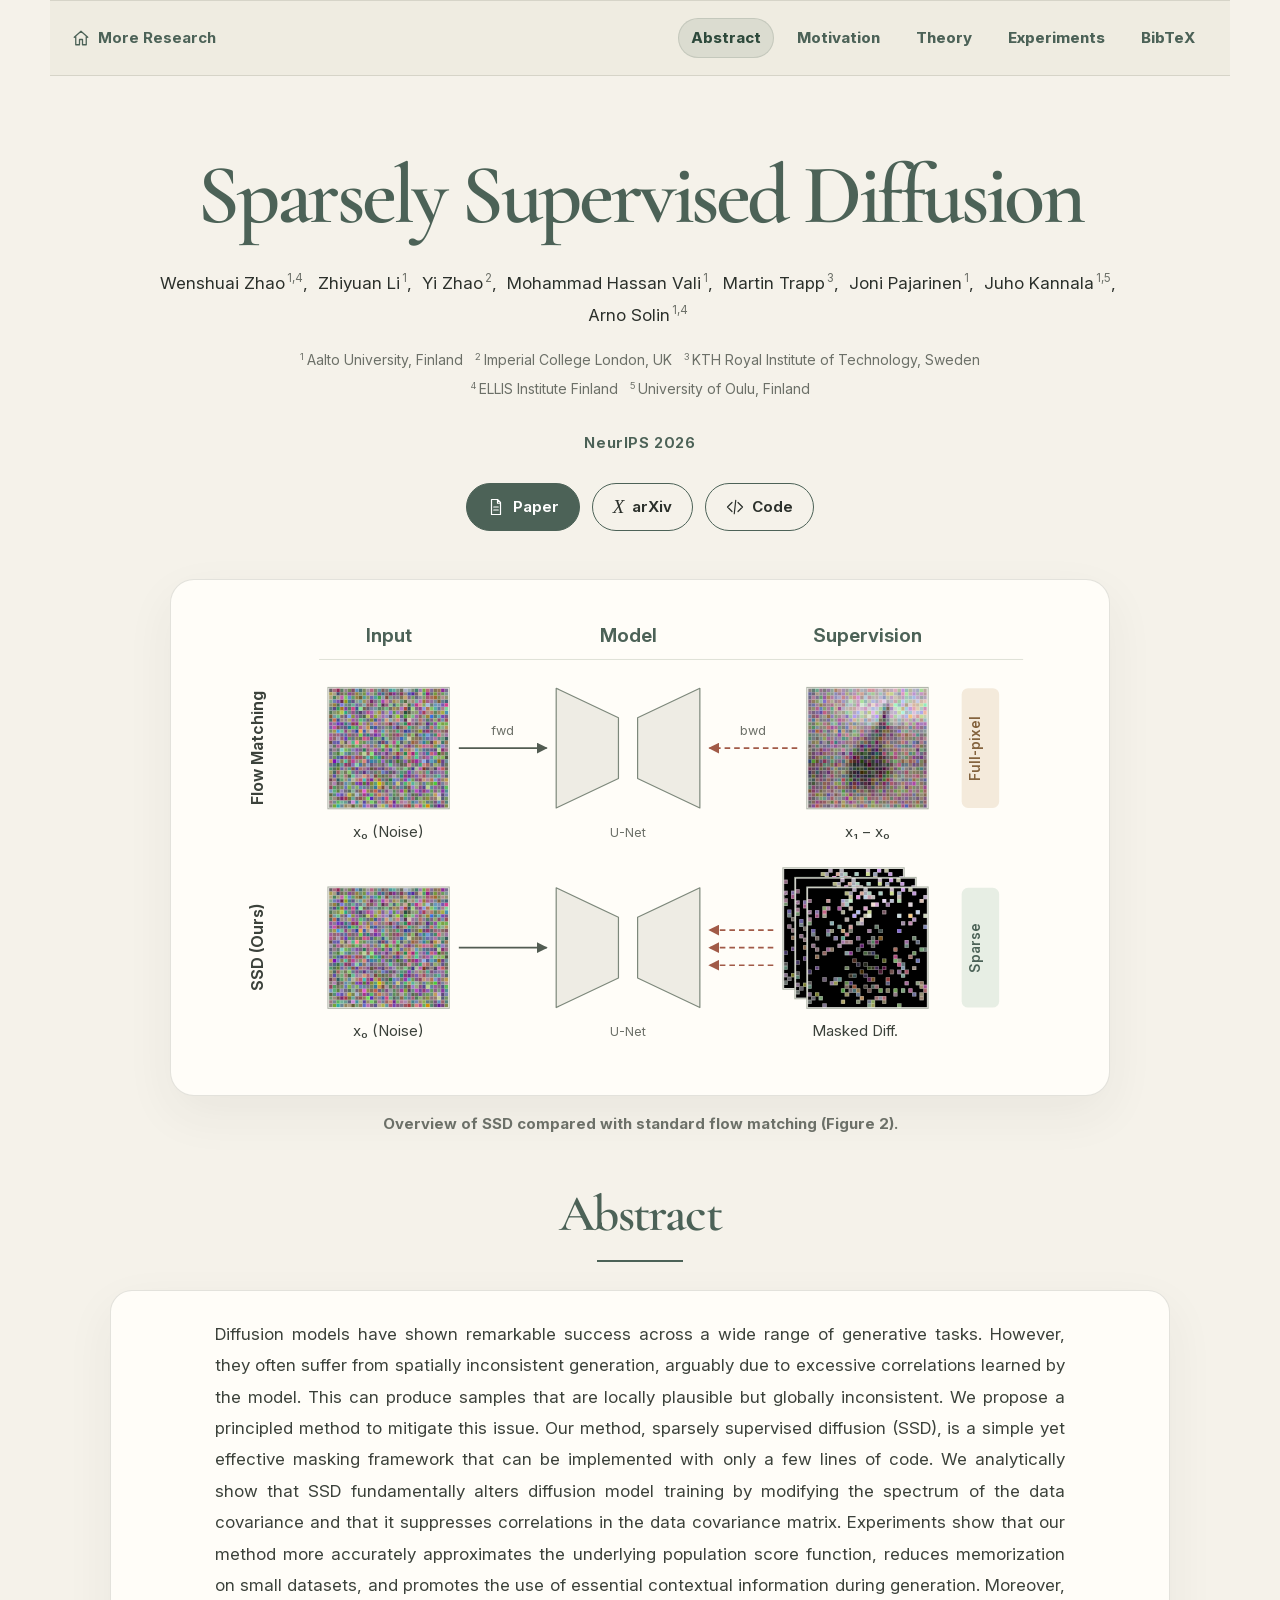
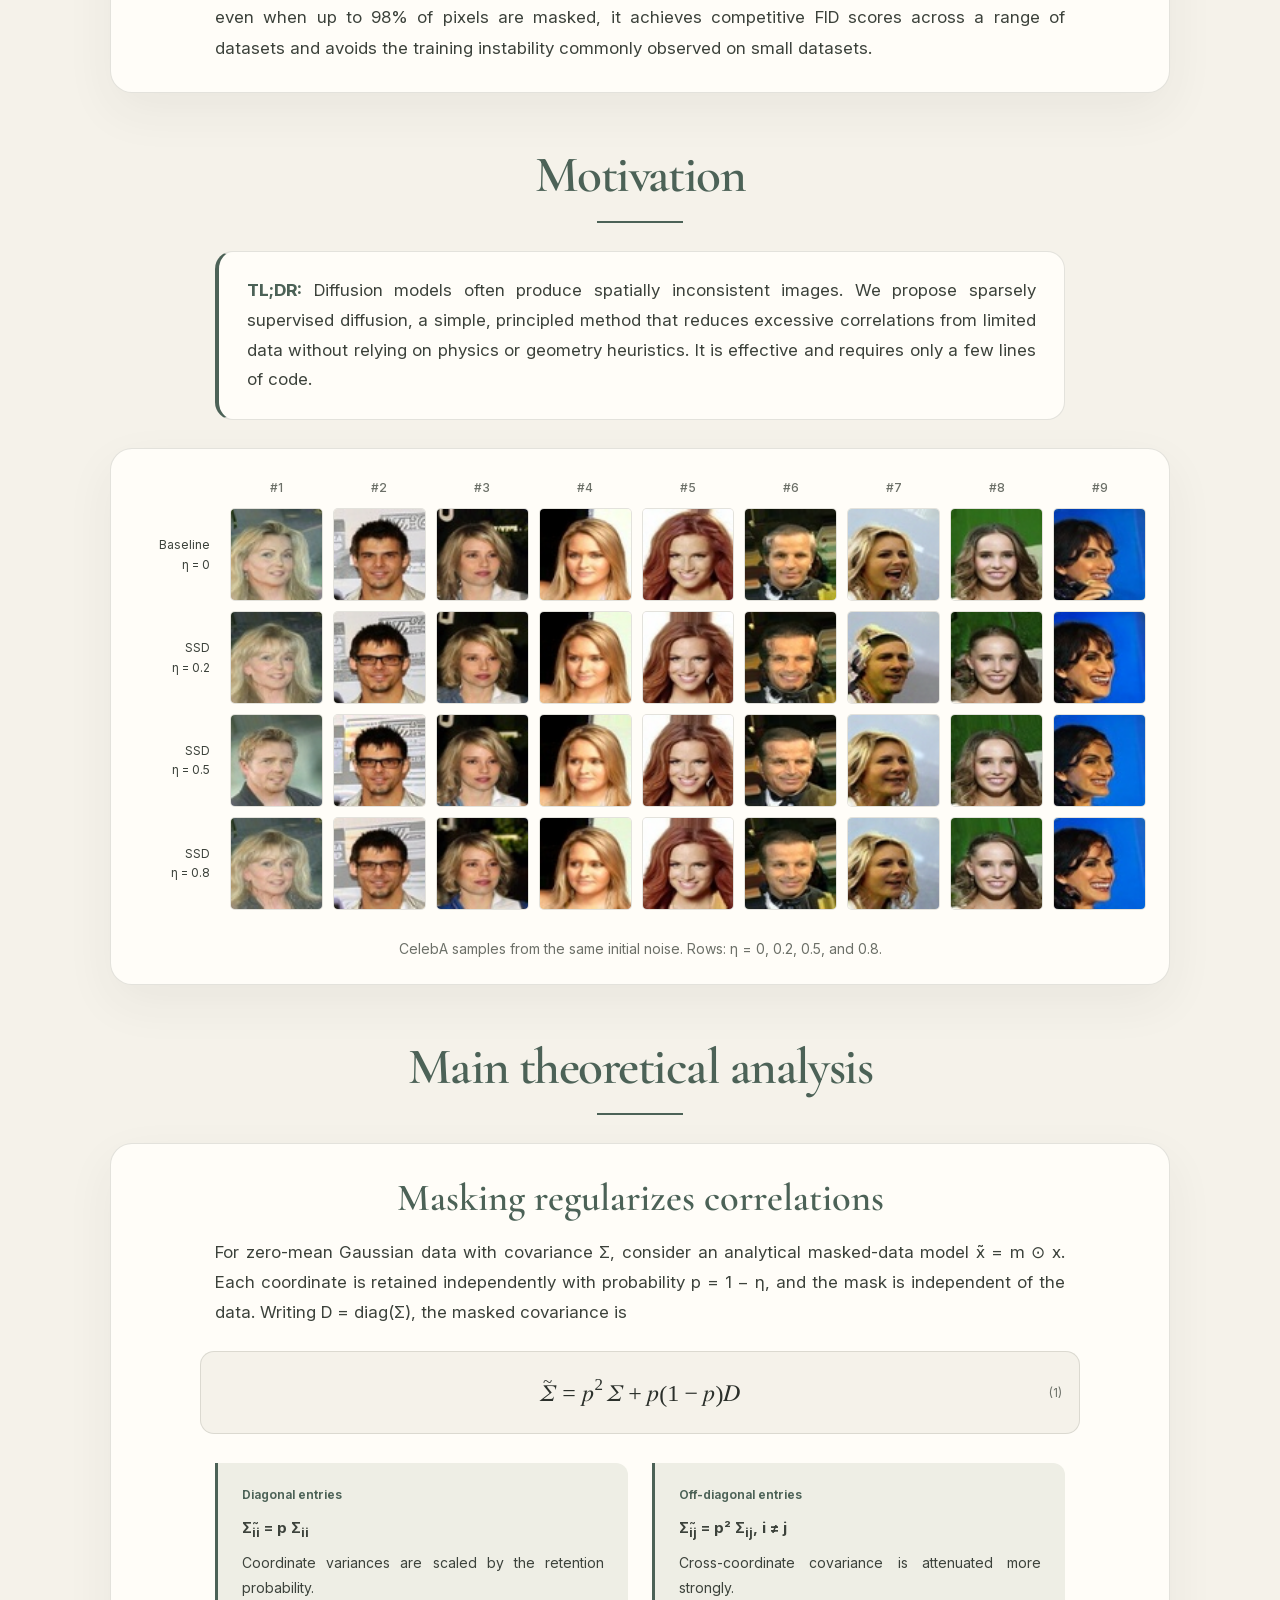
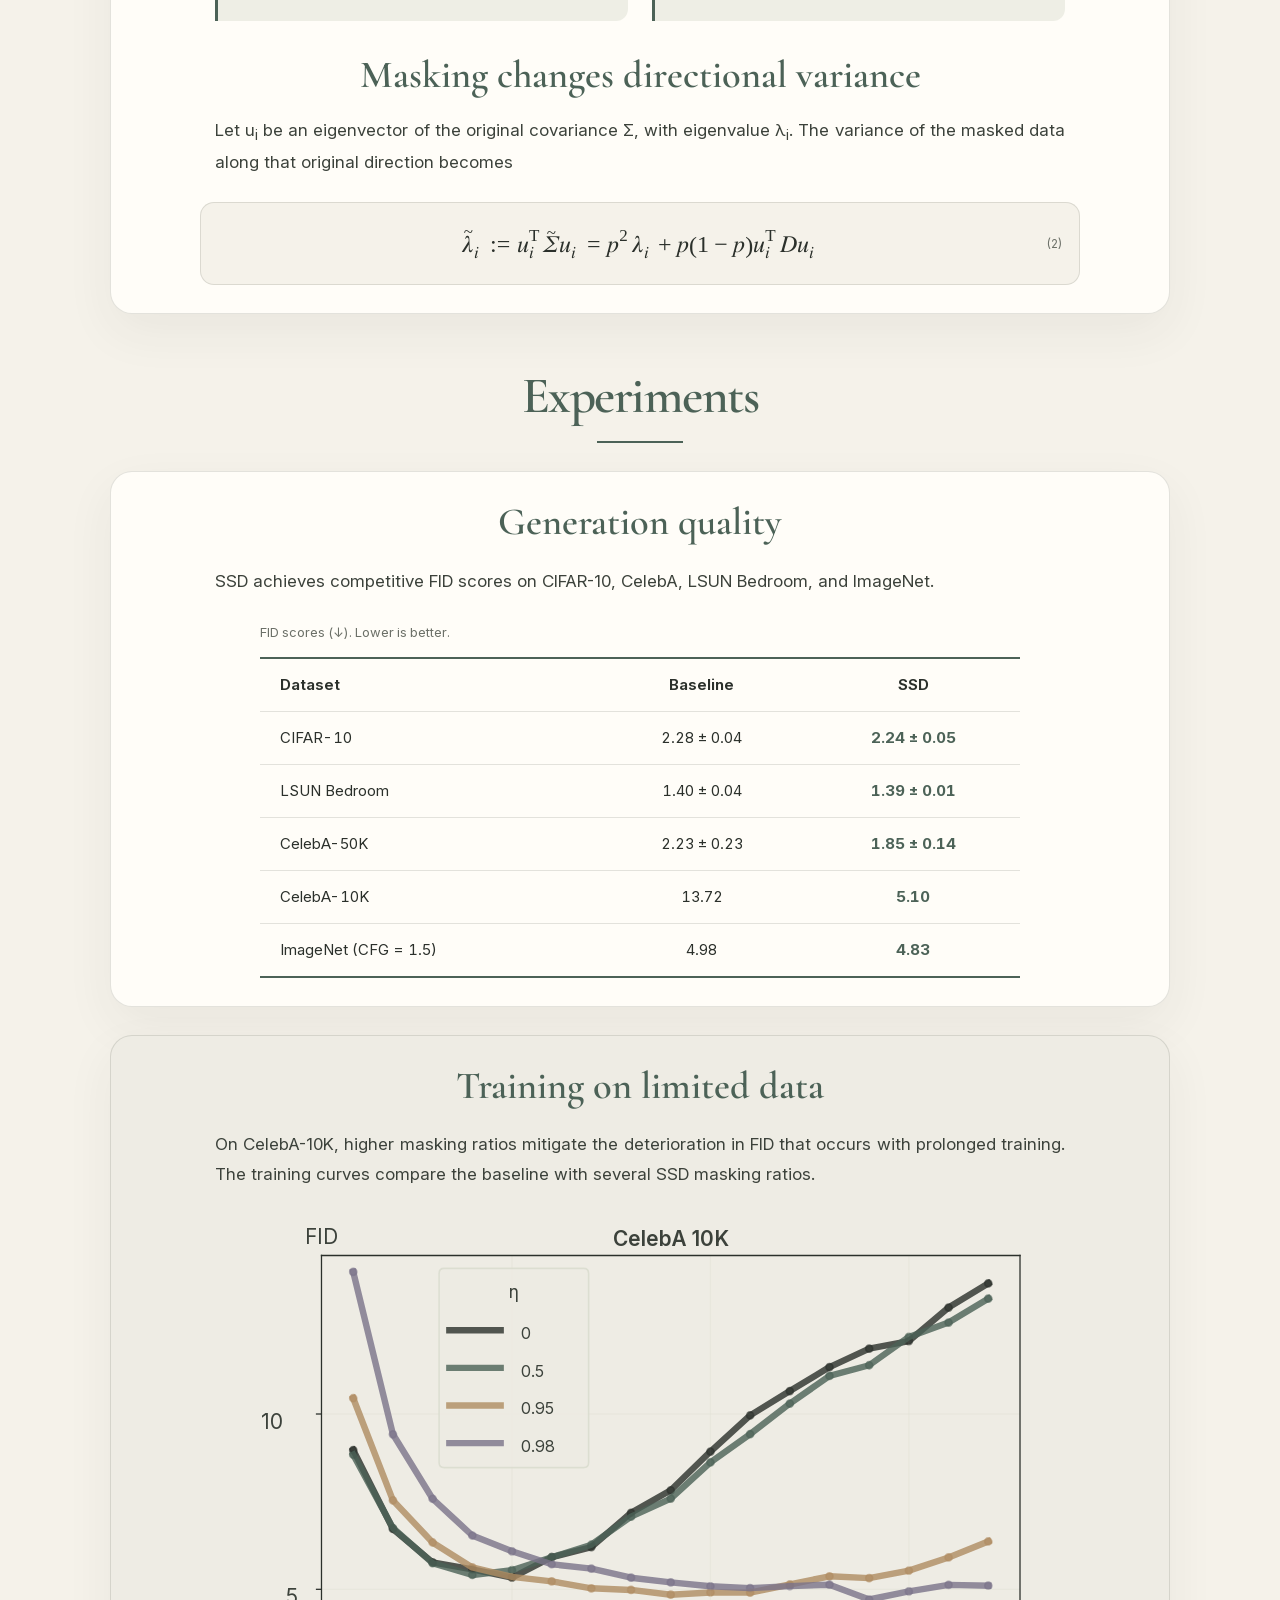
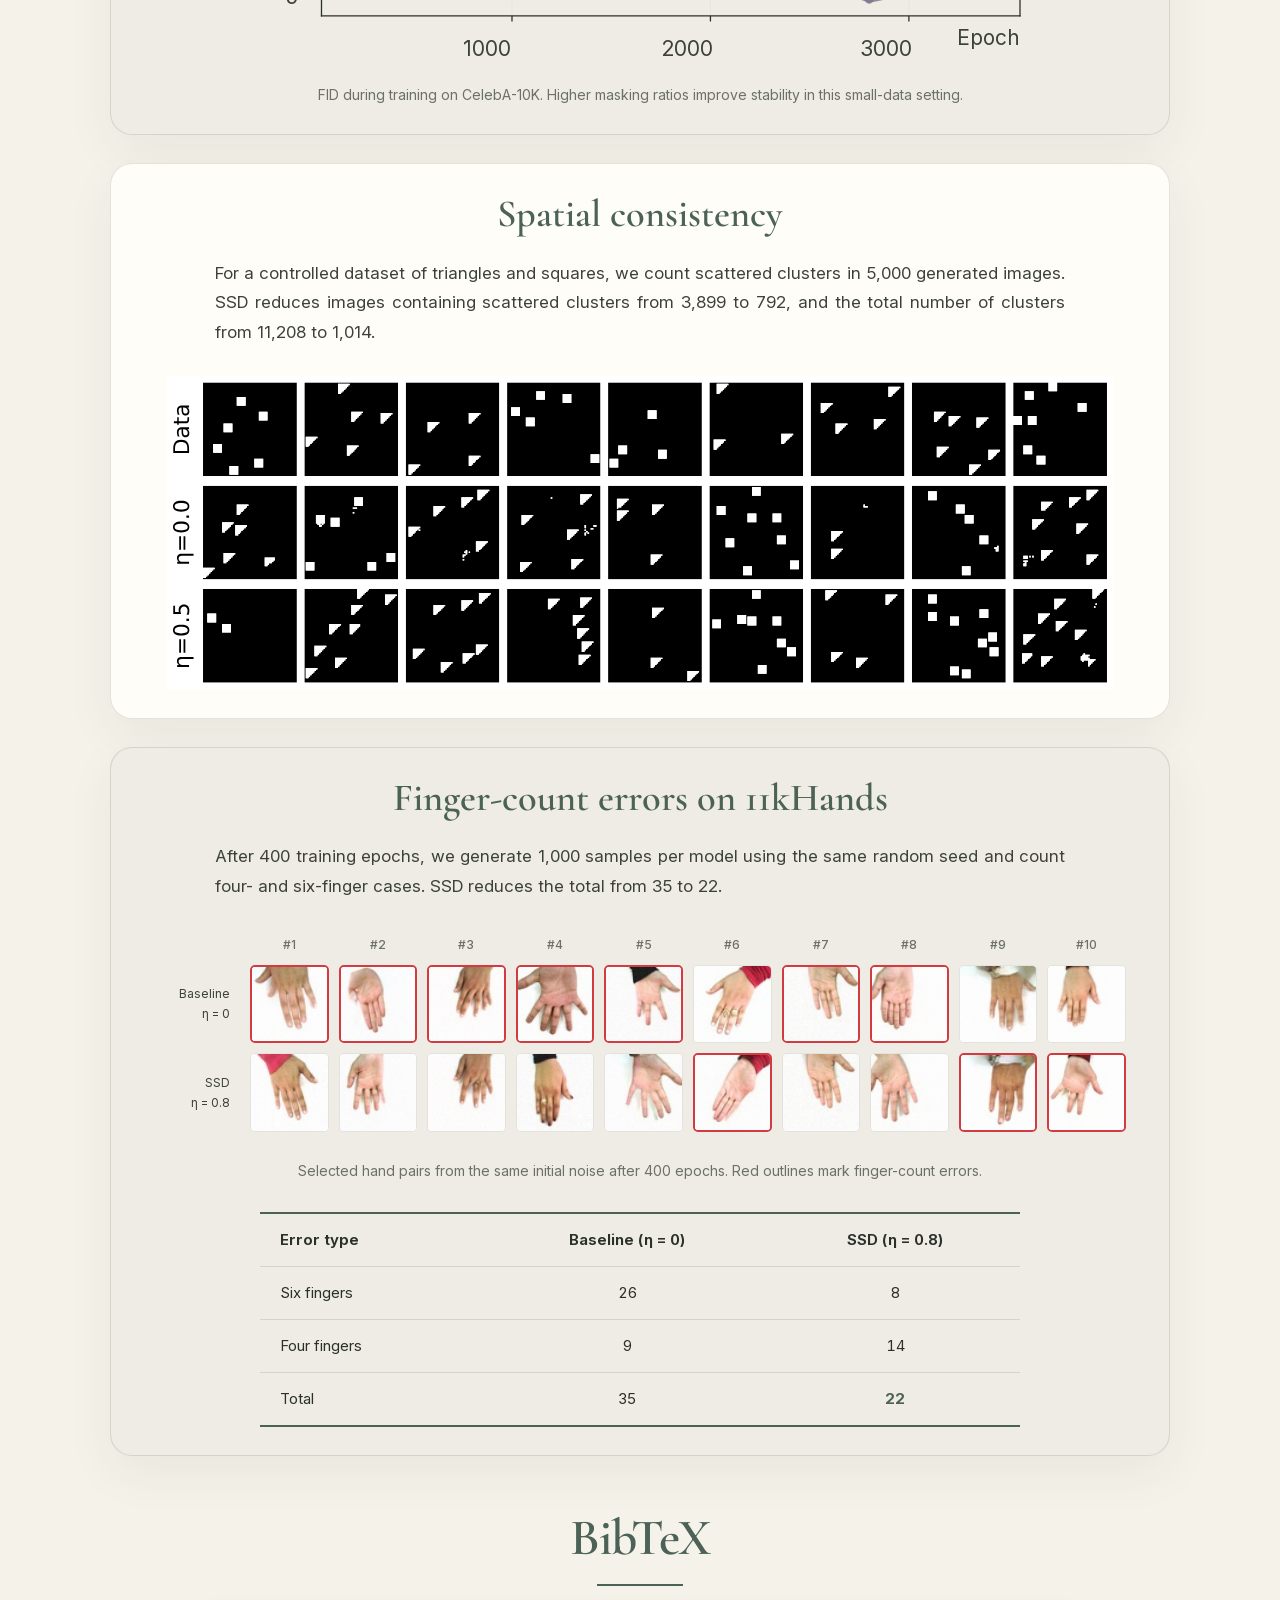
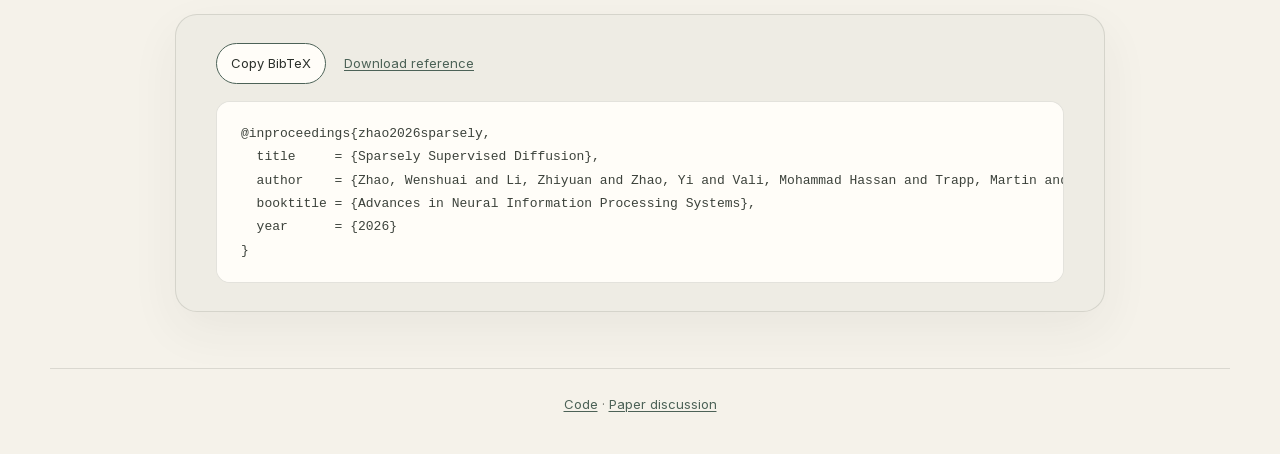
==== commit e6a69551: "Replace opening diagram with vector adaptation of paper Figure 2" ====
--- a/index.html
+++ b/index.html
@@ -47,8 +47,8 @@
     </header>
     <section class="teaser container" aria-labelledby="teaser-title">
       <figure>
-        <img src="docs/assets/method-overview.svg" alt="Method overview comparing full regression supervision in standard flow matching with masked target supervision in SSD" width="1100" height="620">
-        <figcaption id="teaser-title"><strong>SSD applies sparse supervision to diffusion-model training.</strong></figcaption>
+        <img src="docs/assets/method-overview-figure2.svg" alt="Figure 2: flow matching uses full-pixel target supervision, while SSD uses sparse masked target differences with the same full noise input and U-Net" width="1100" height="570">
+        <figcaption id="teaser-title"><strong>Overview of SSD compared with standard flow matching (Figure 2).</strong></figcaption>
       </figure>
     </section>
     <section id="abstract" class="section abstract-section">
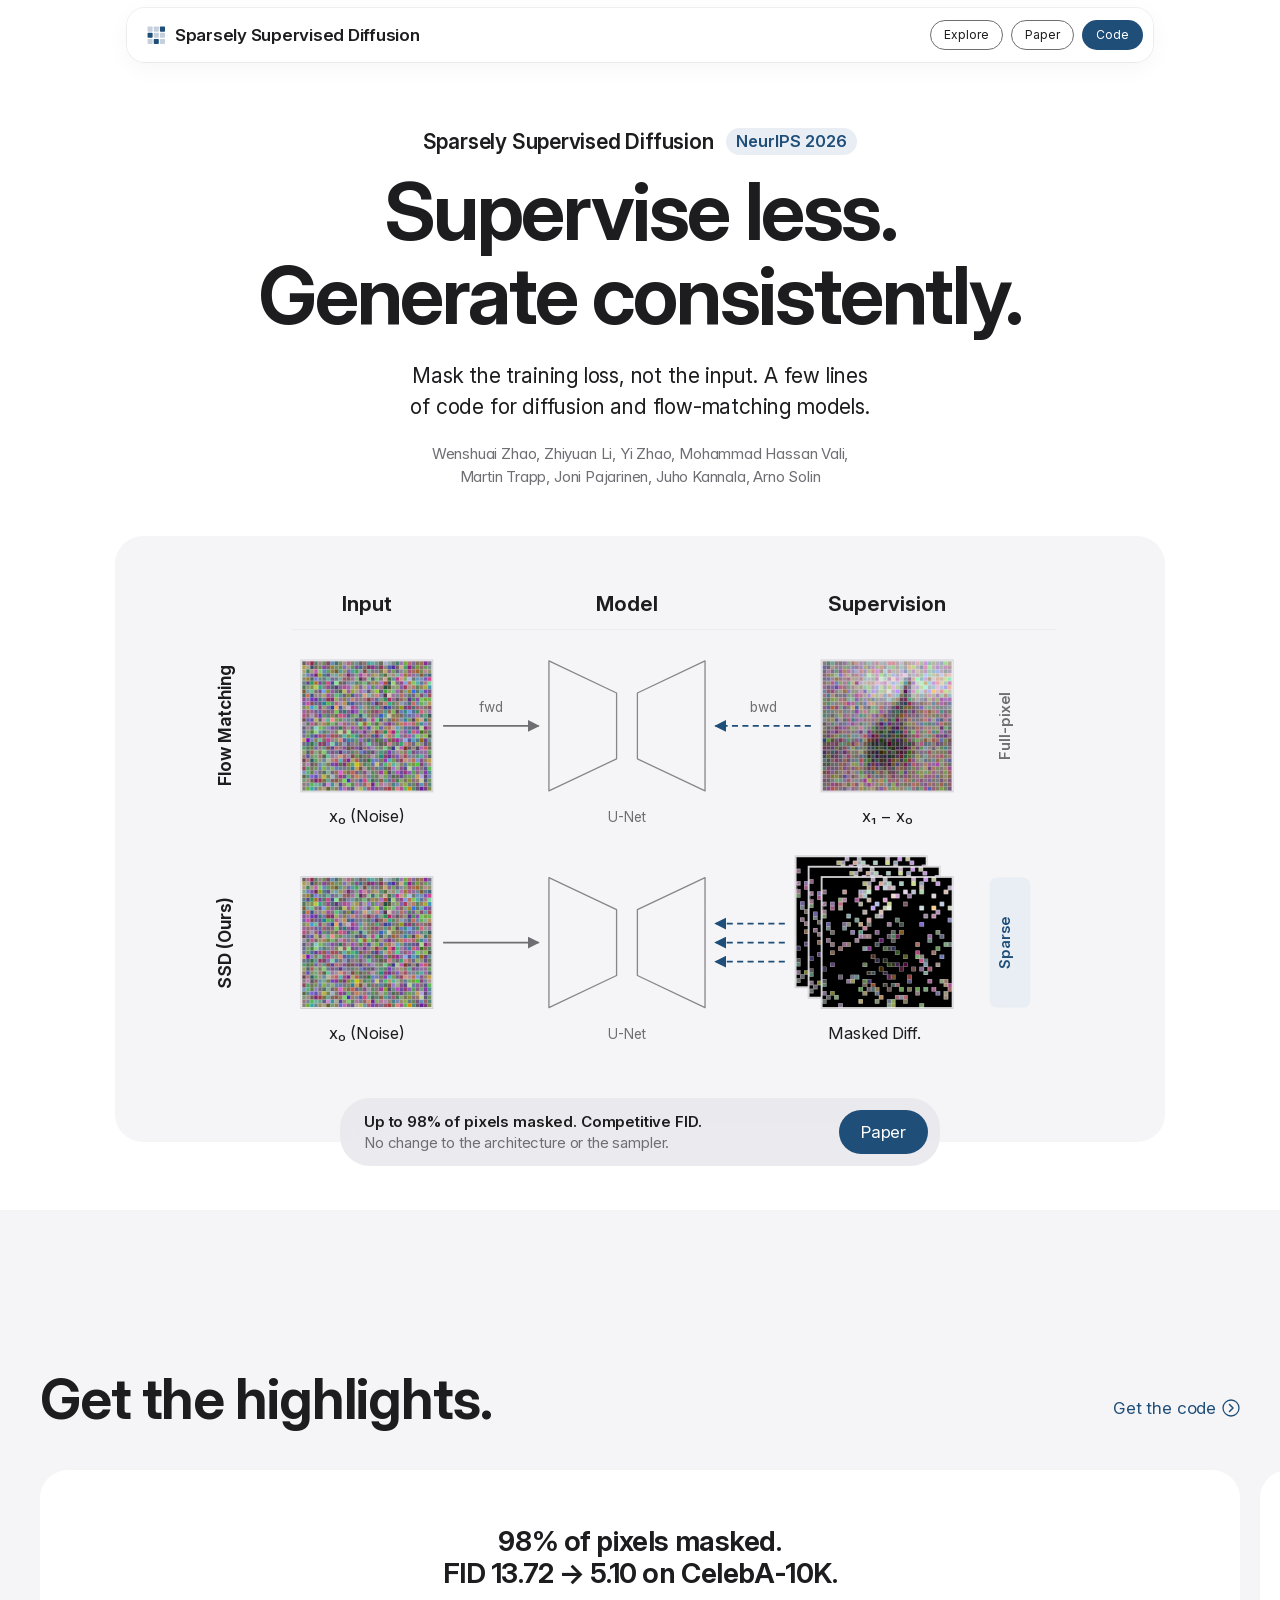
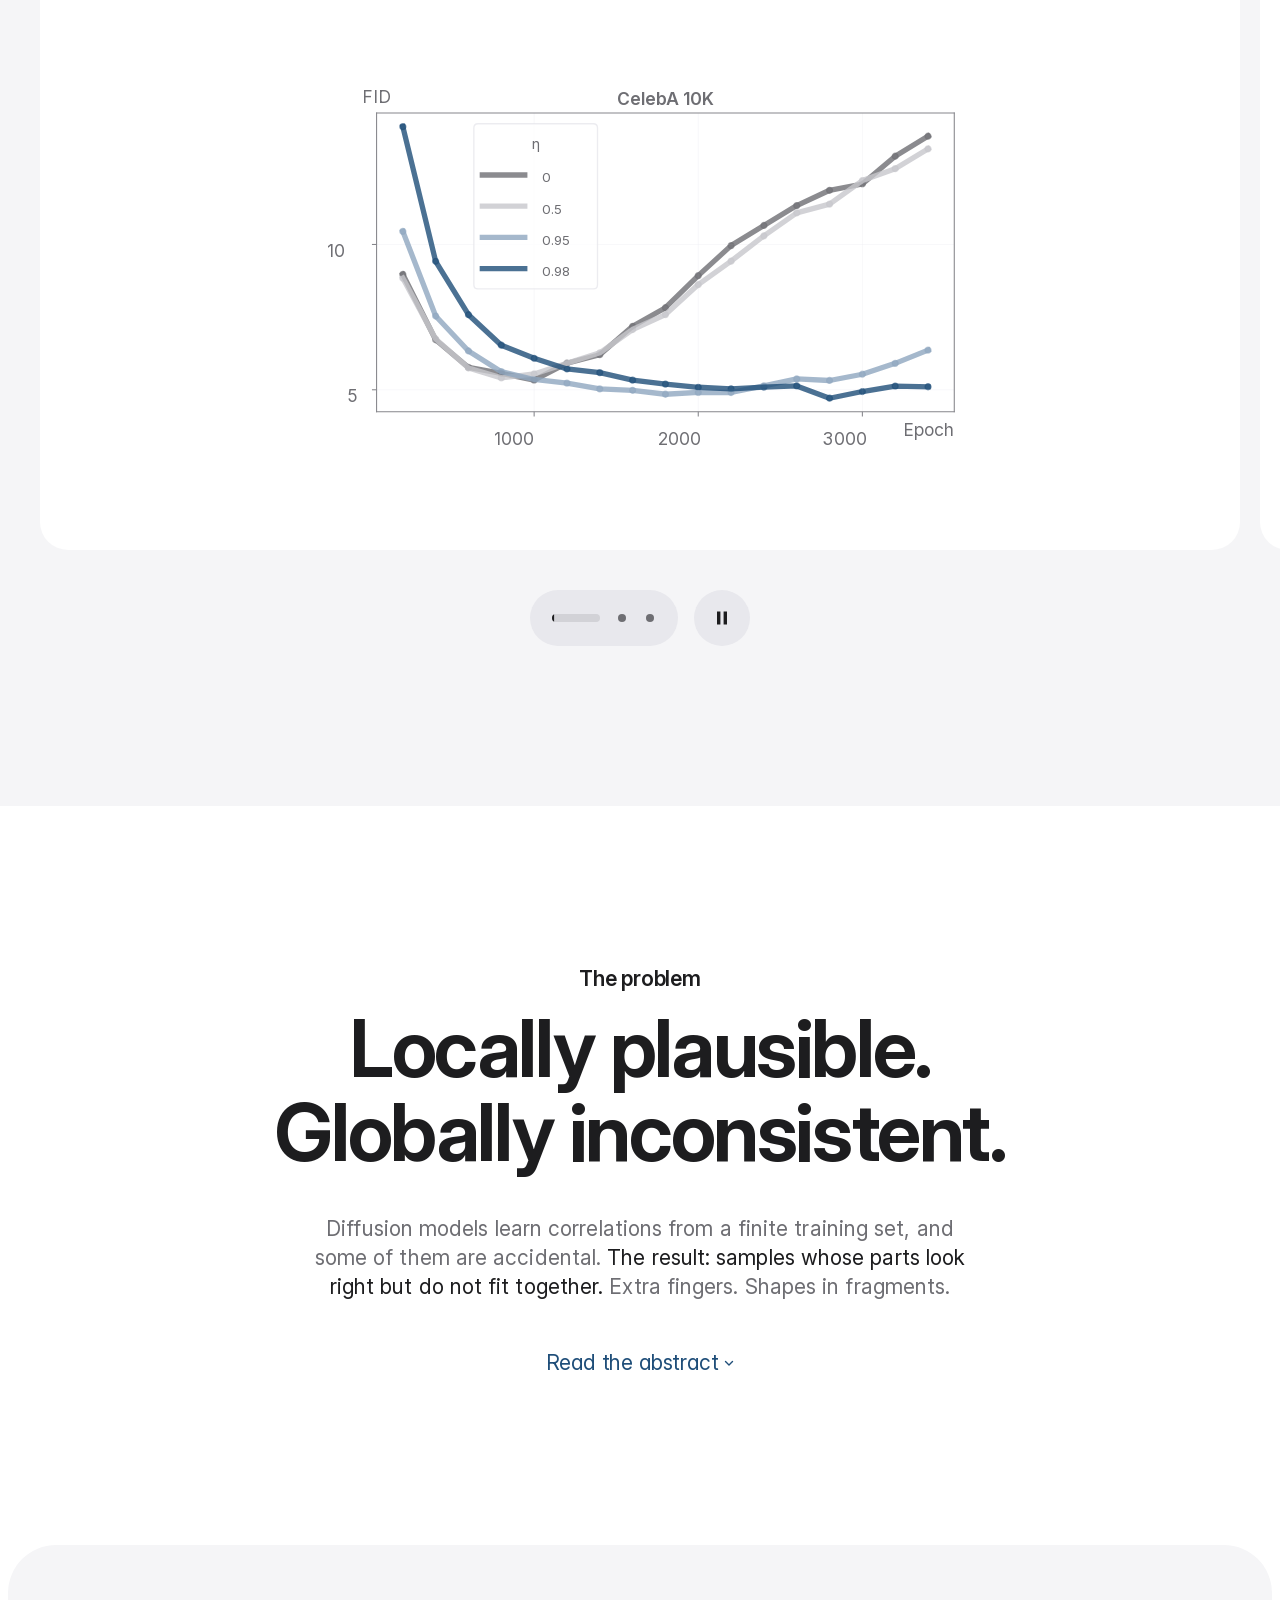
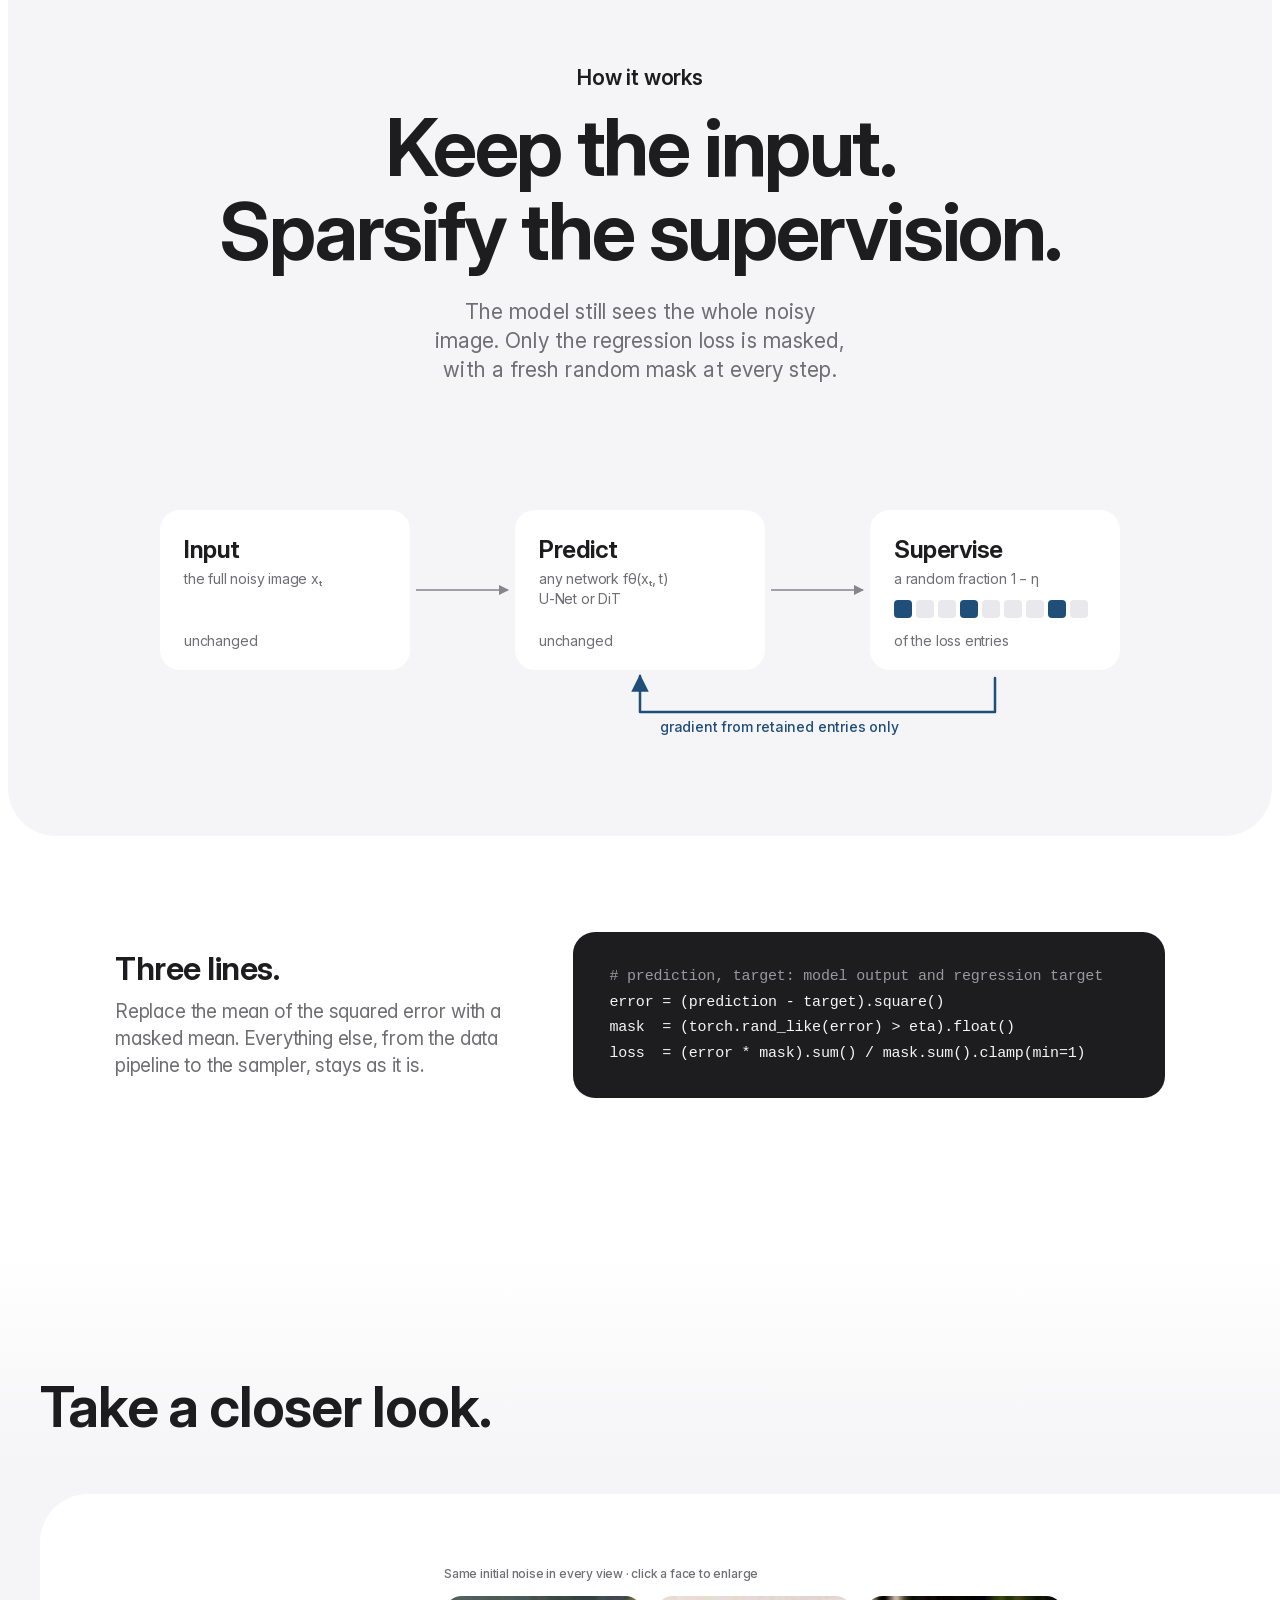
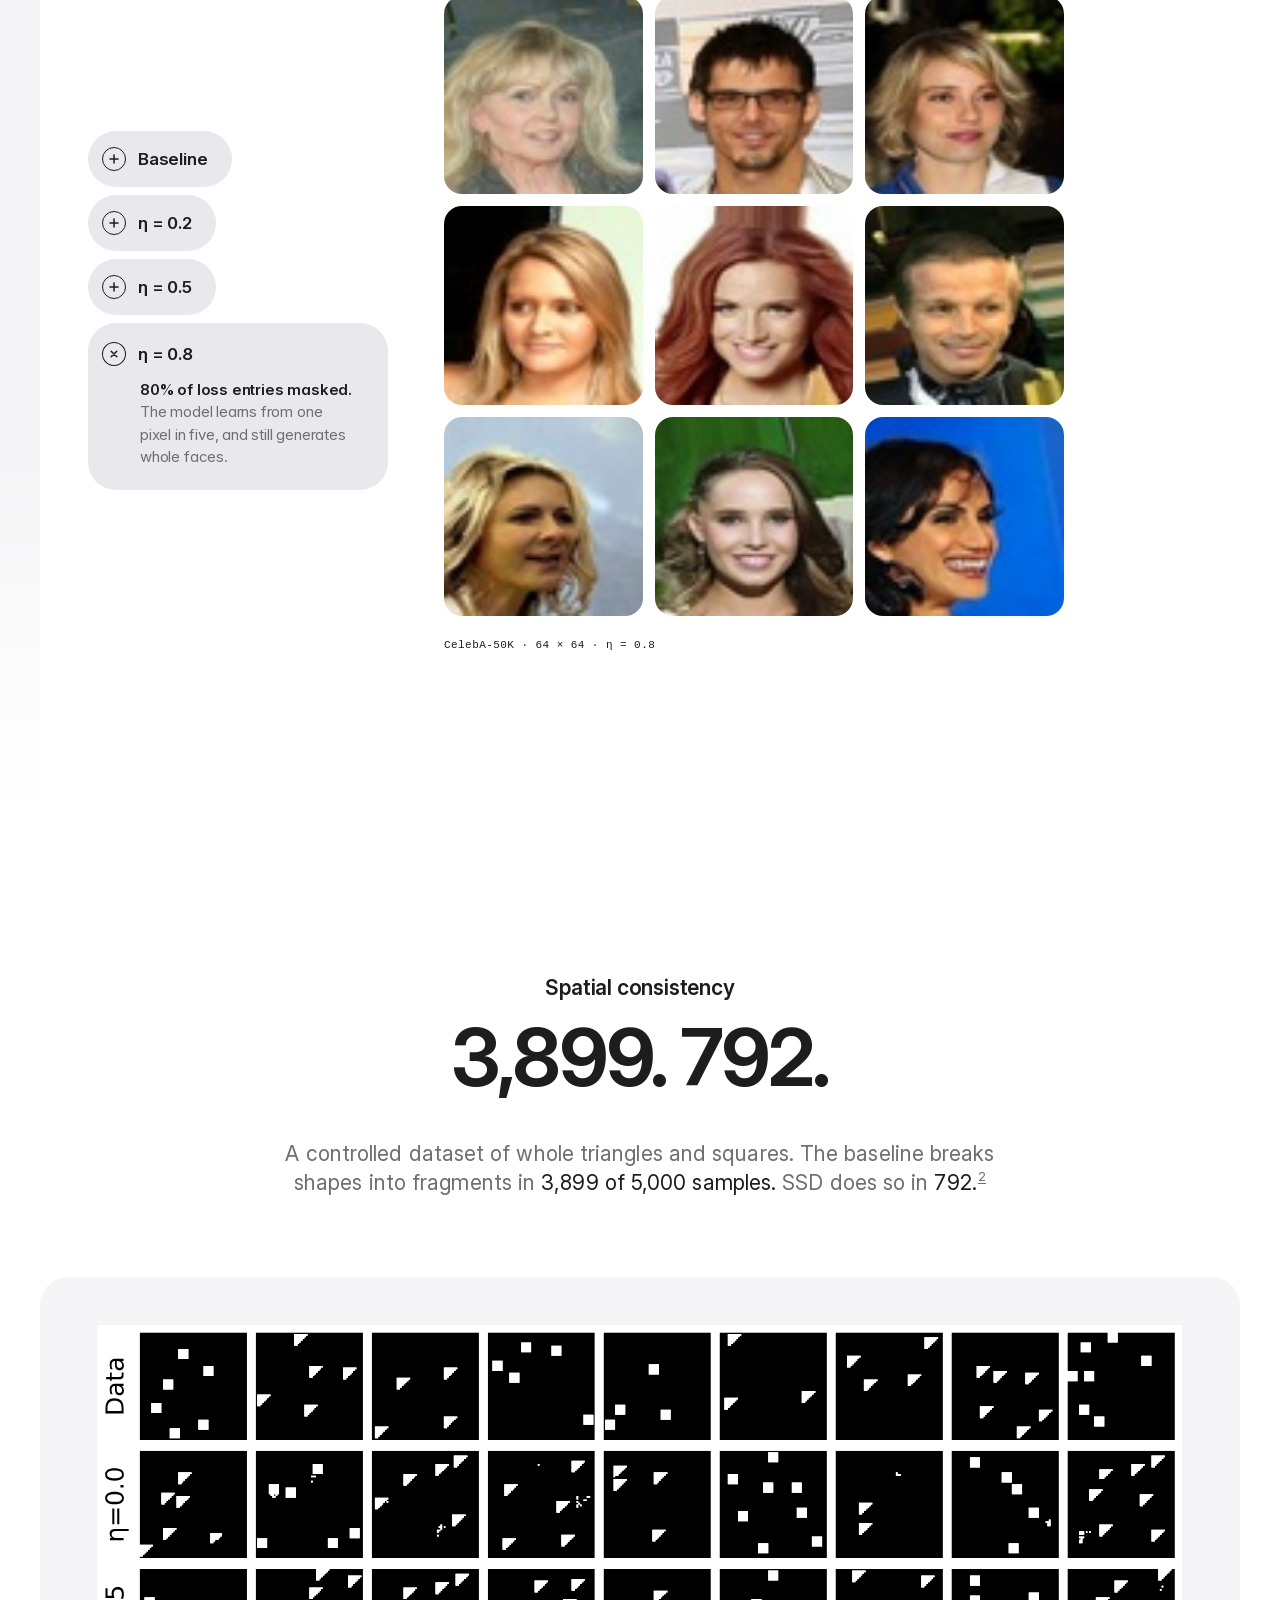
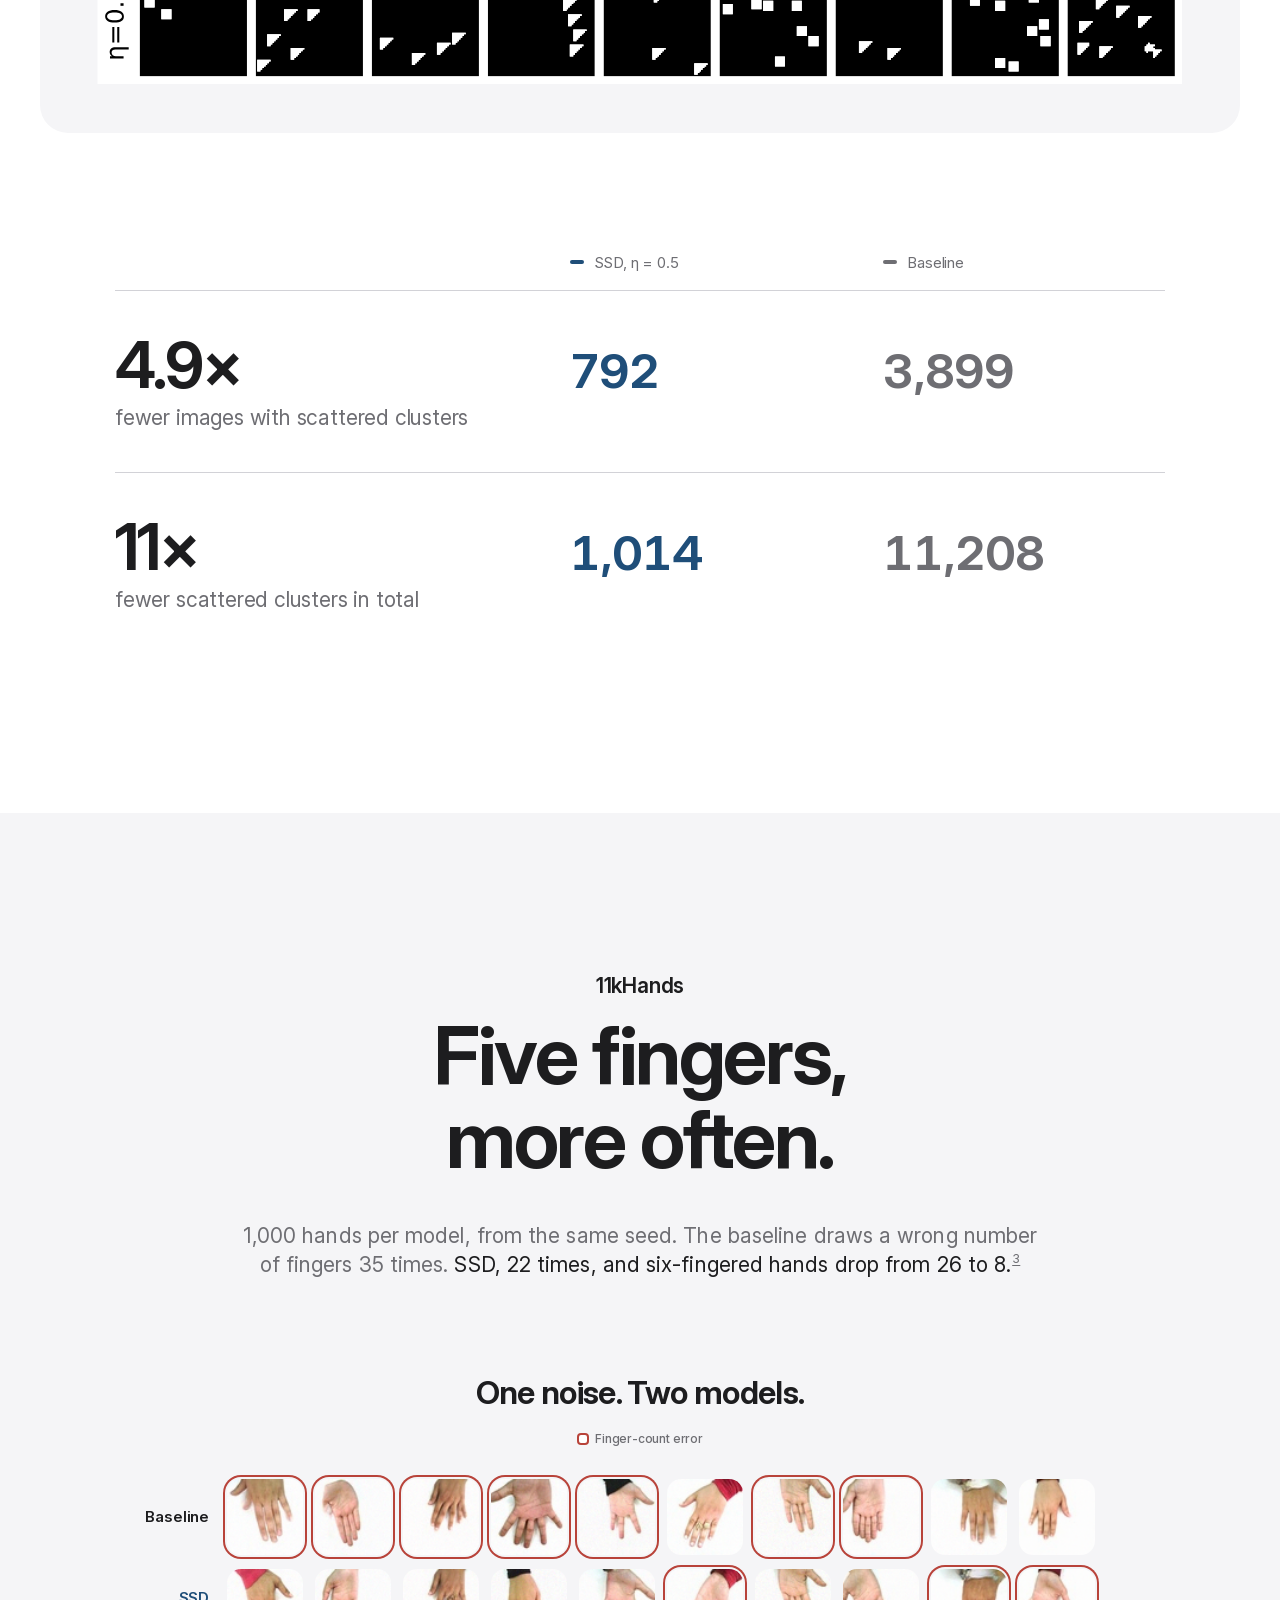
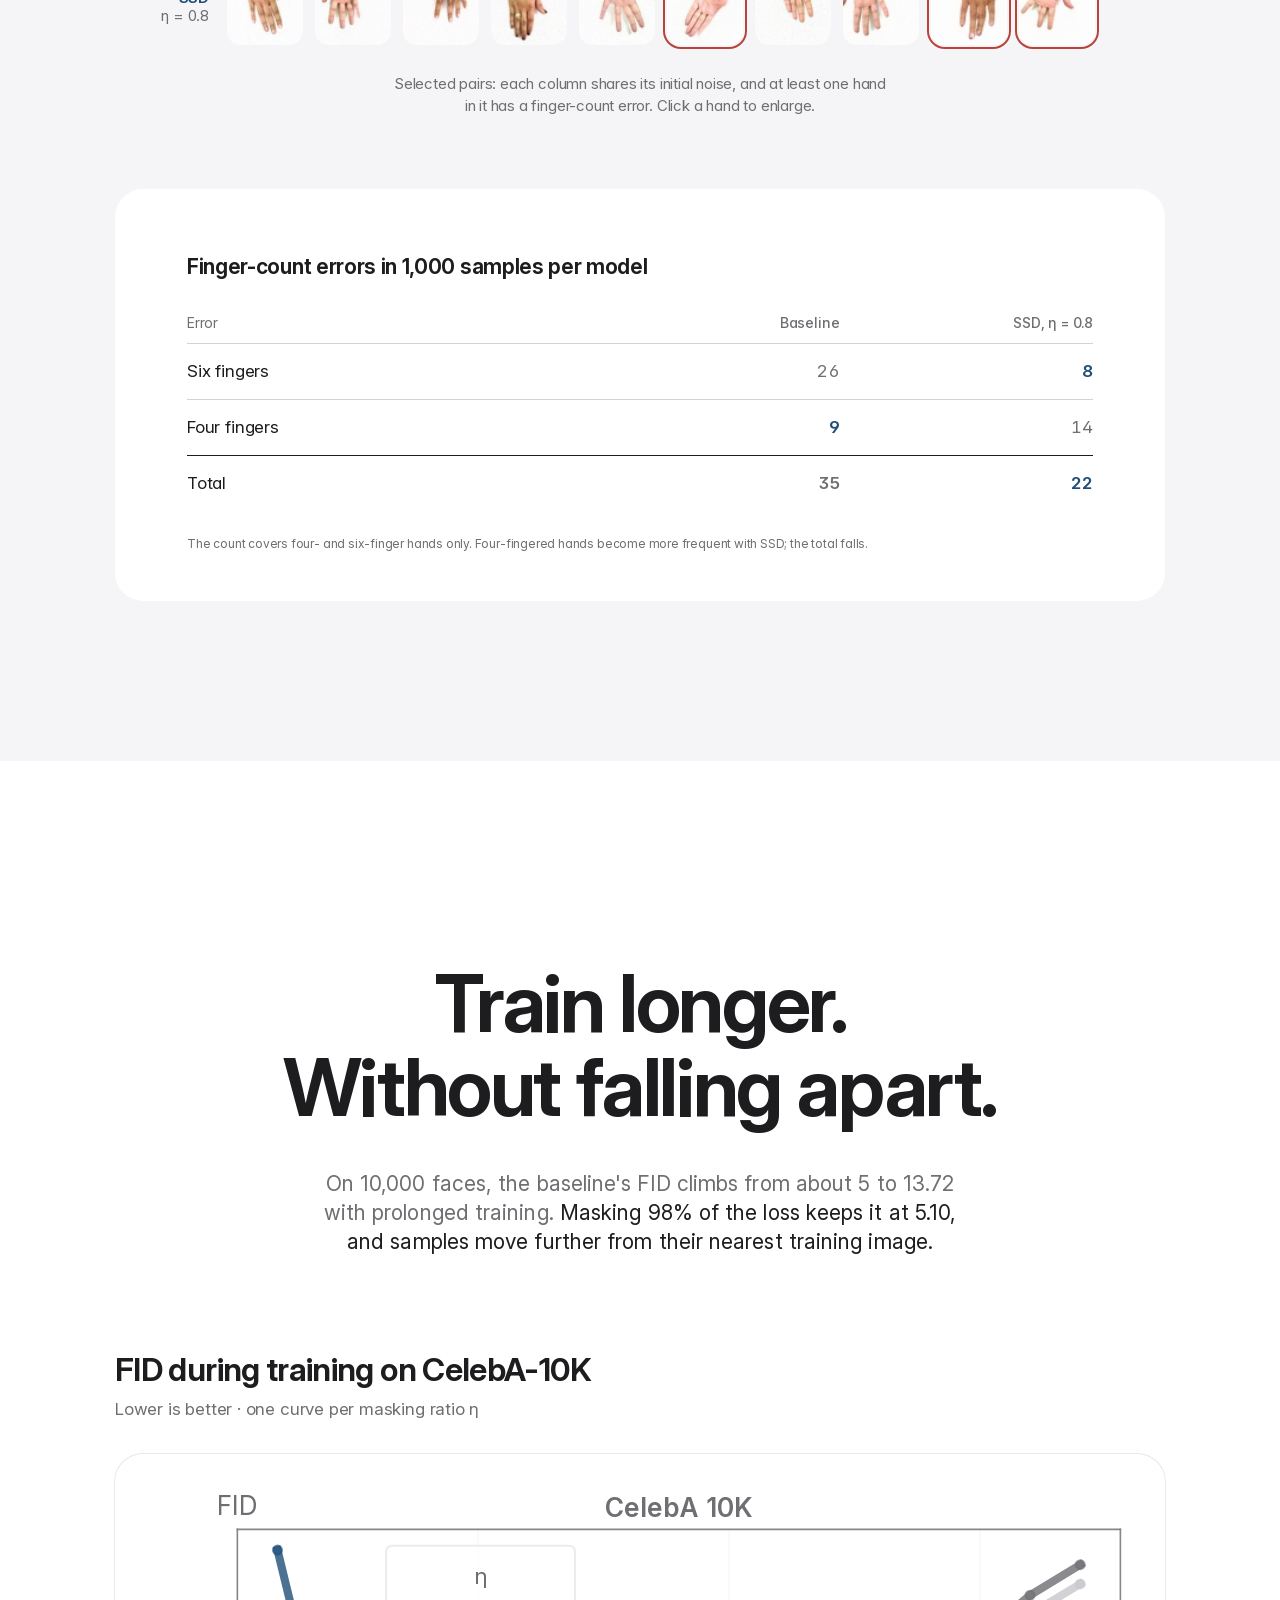
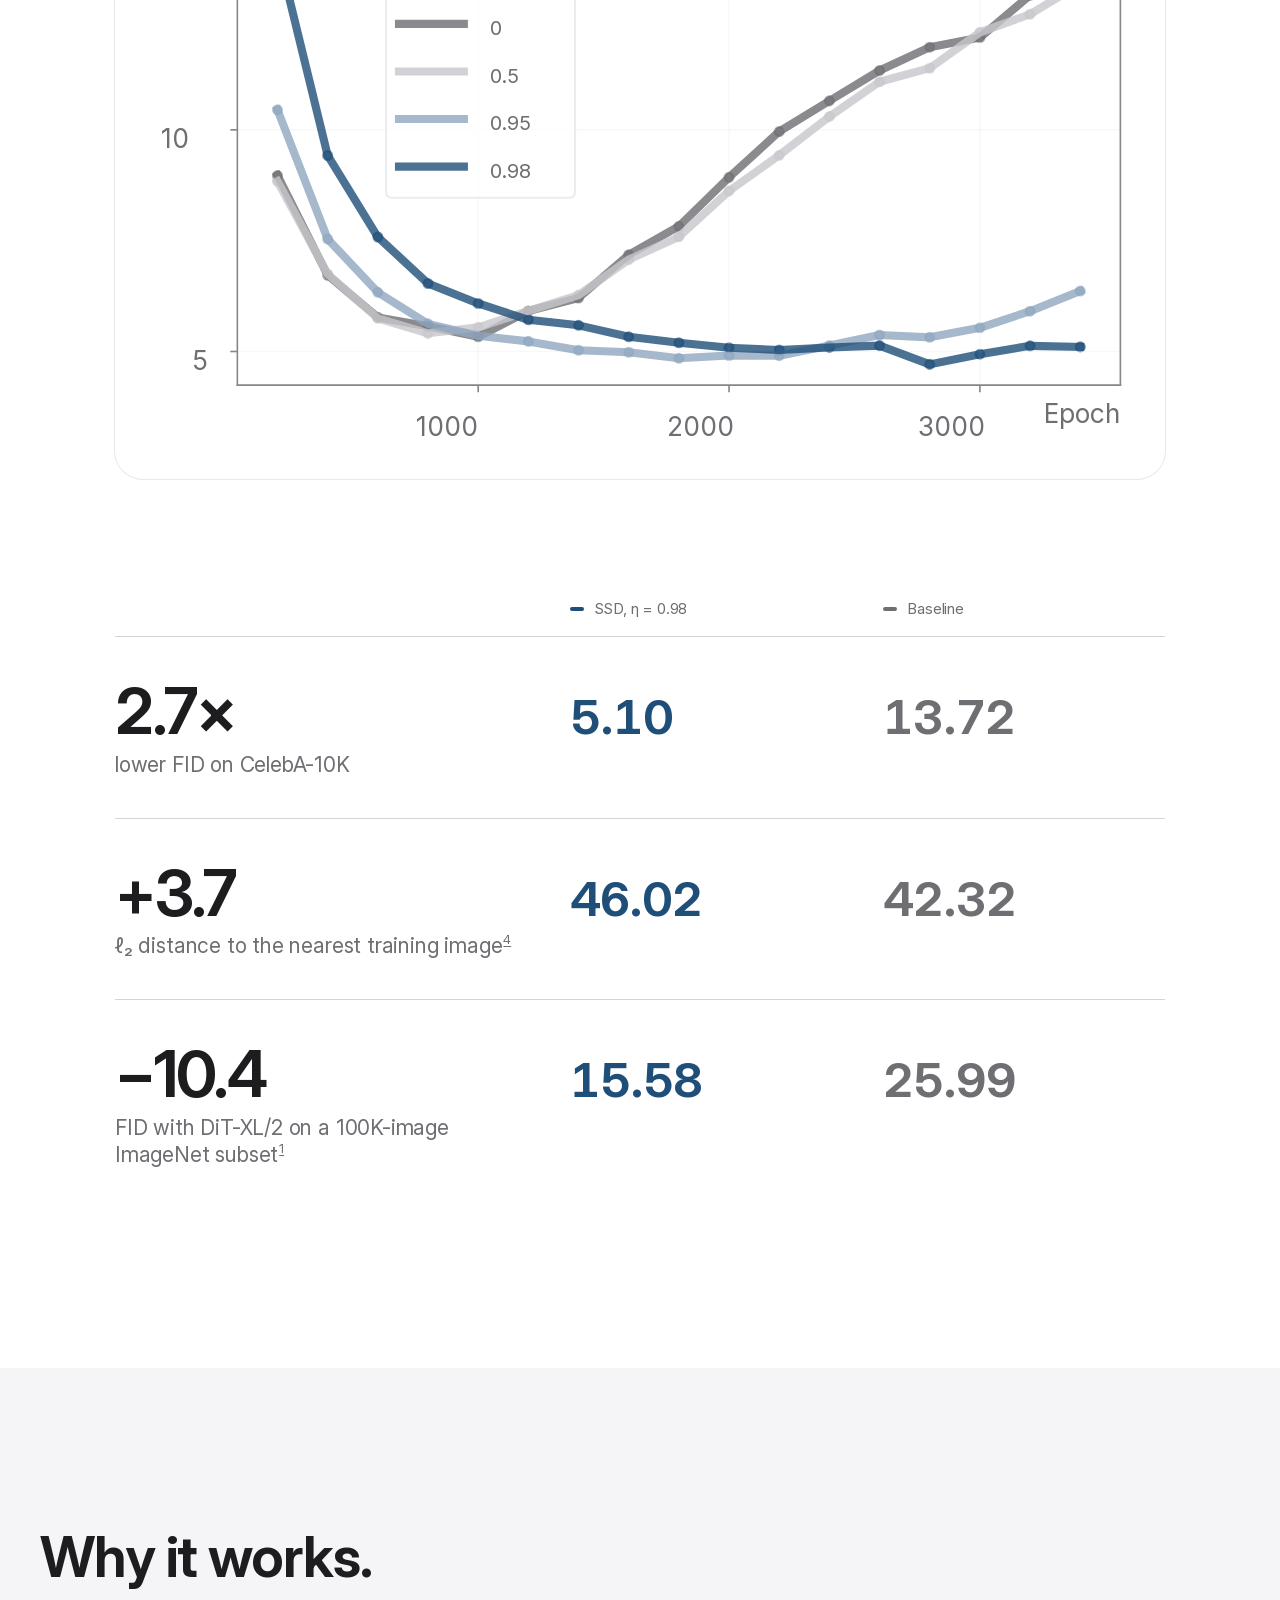
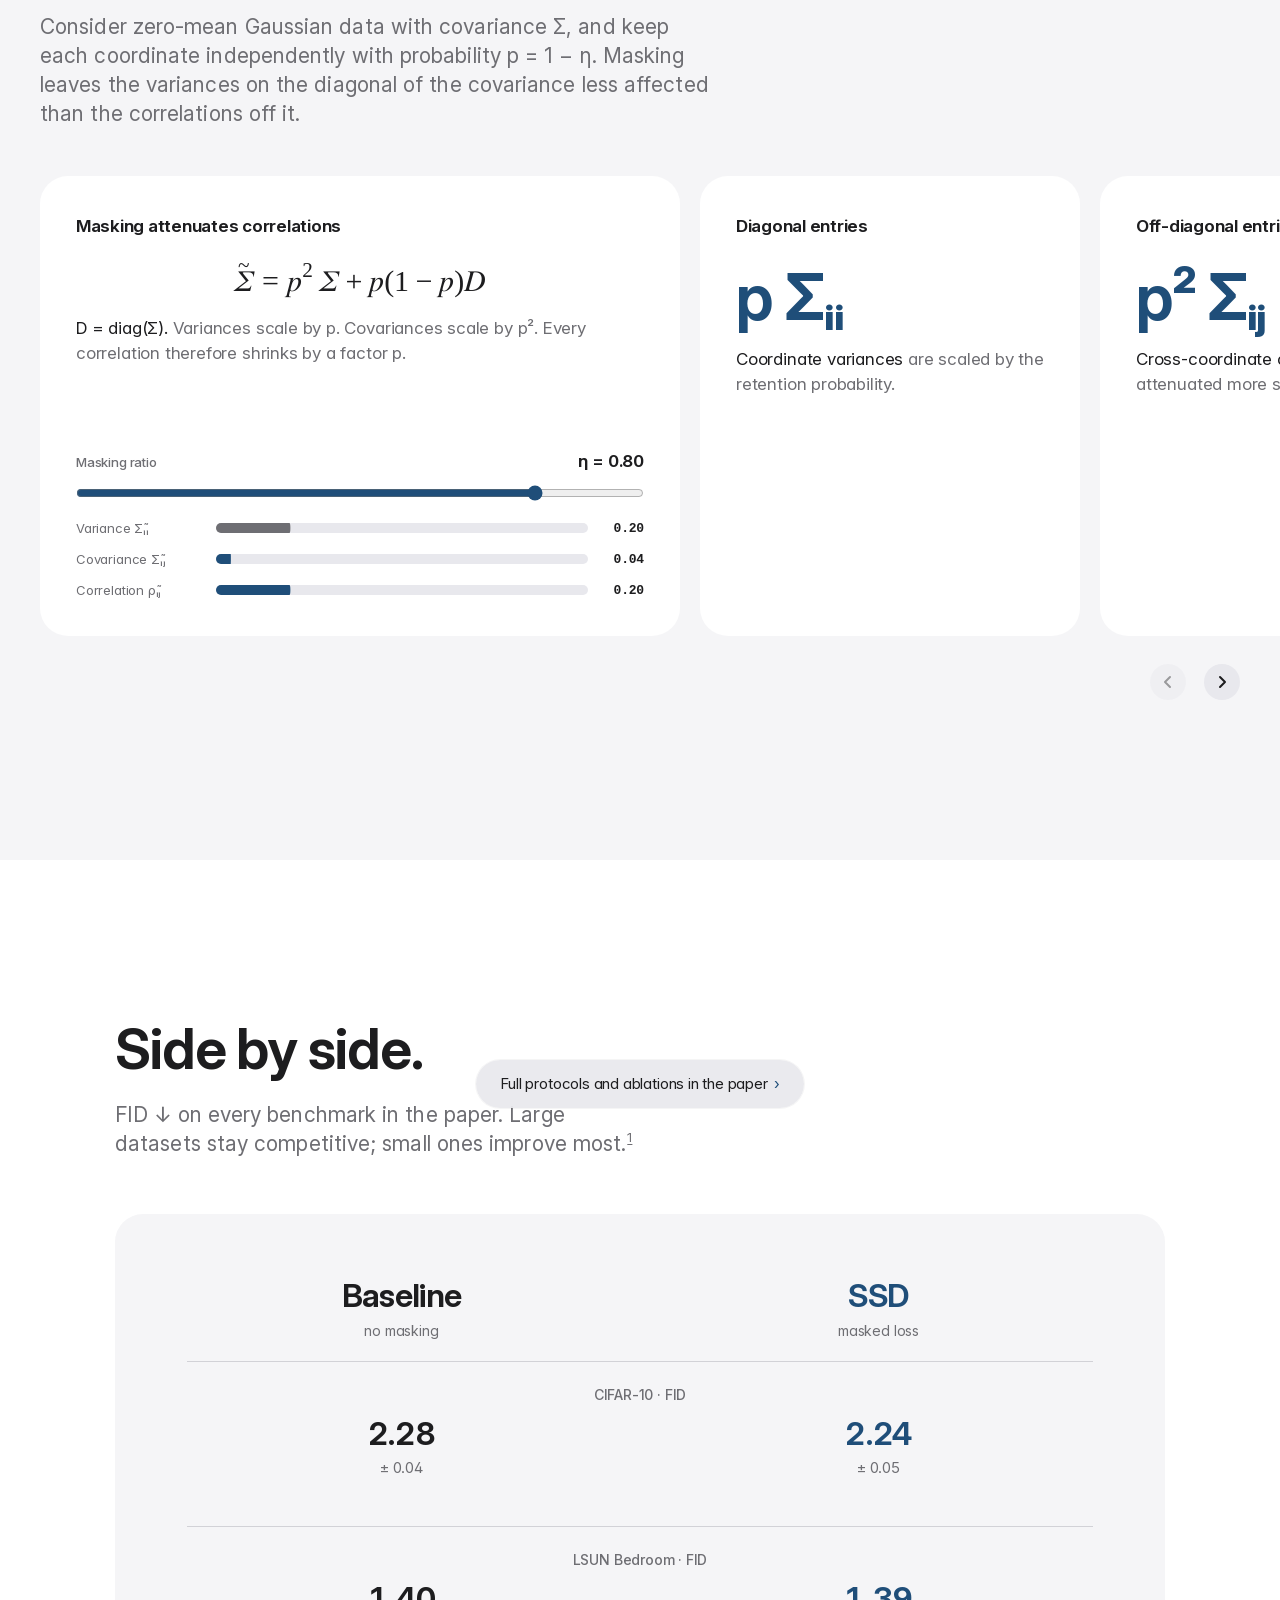
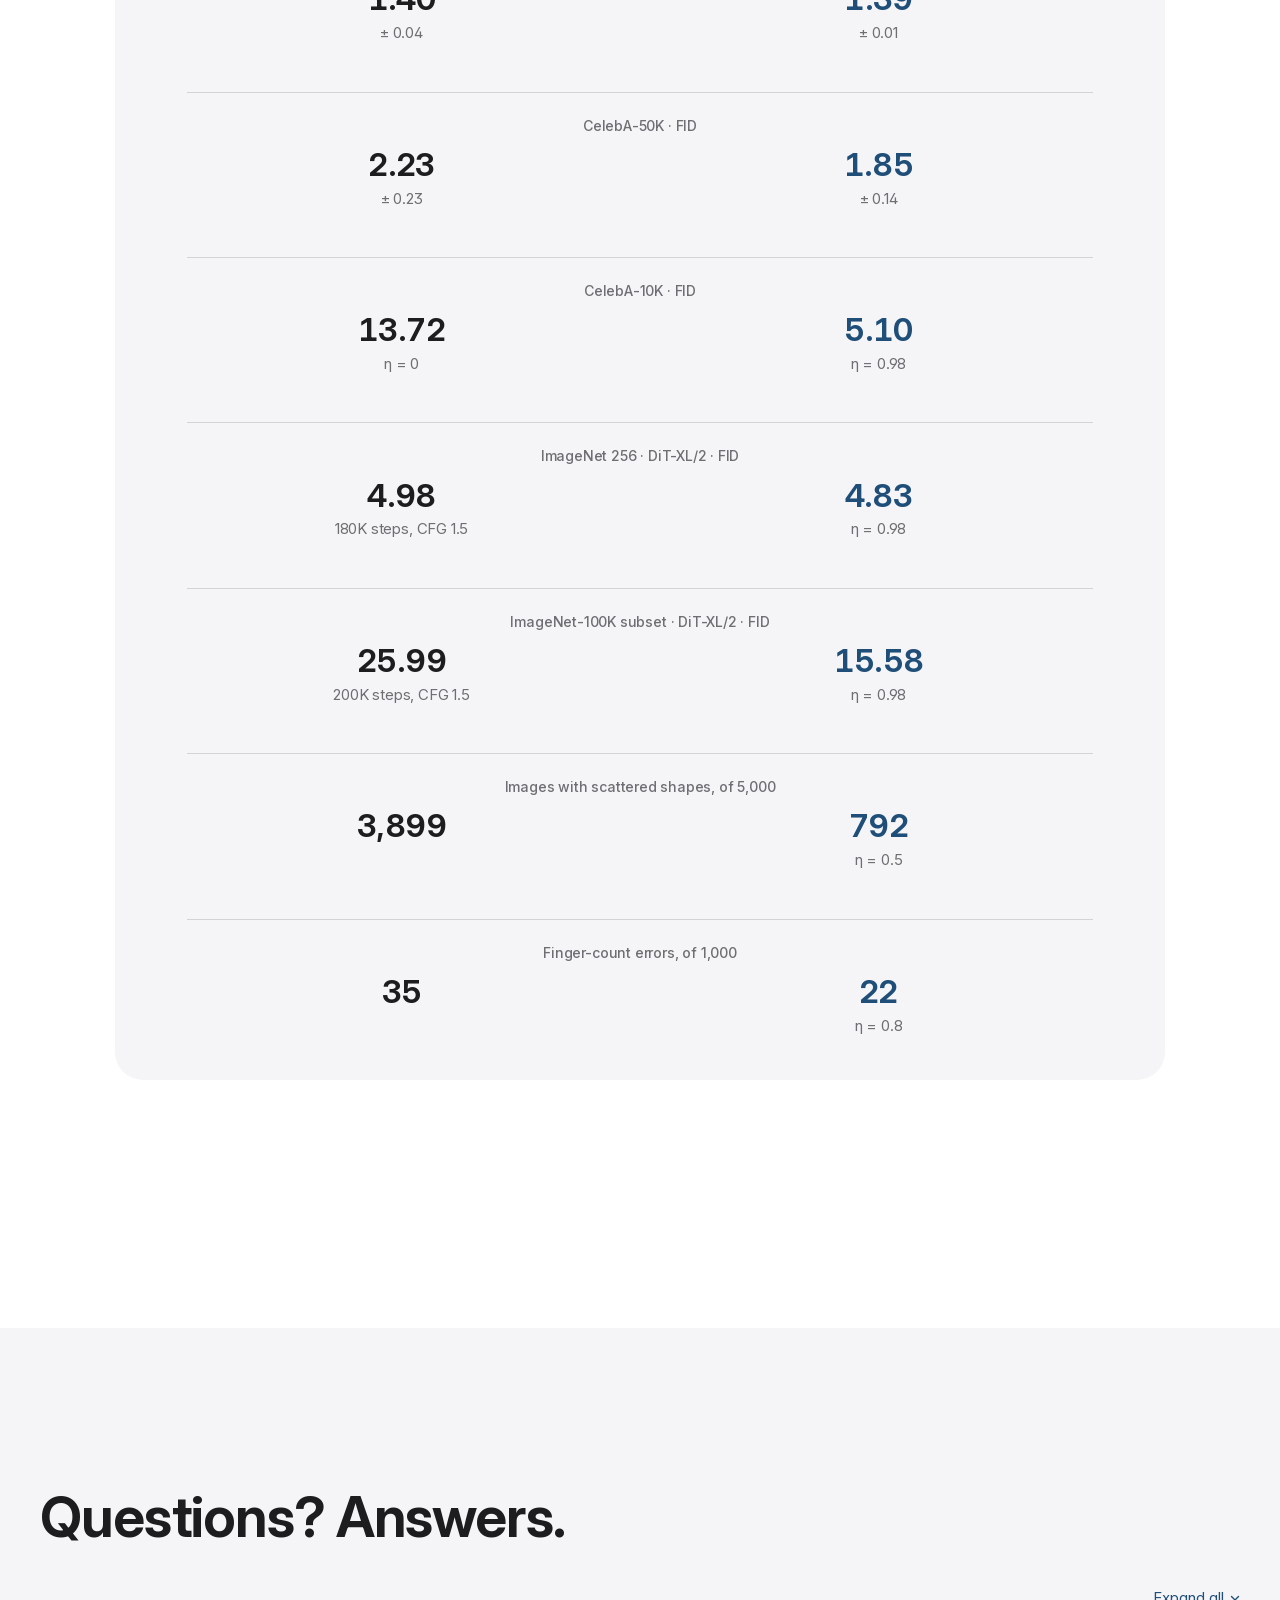
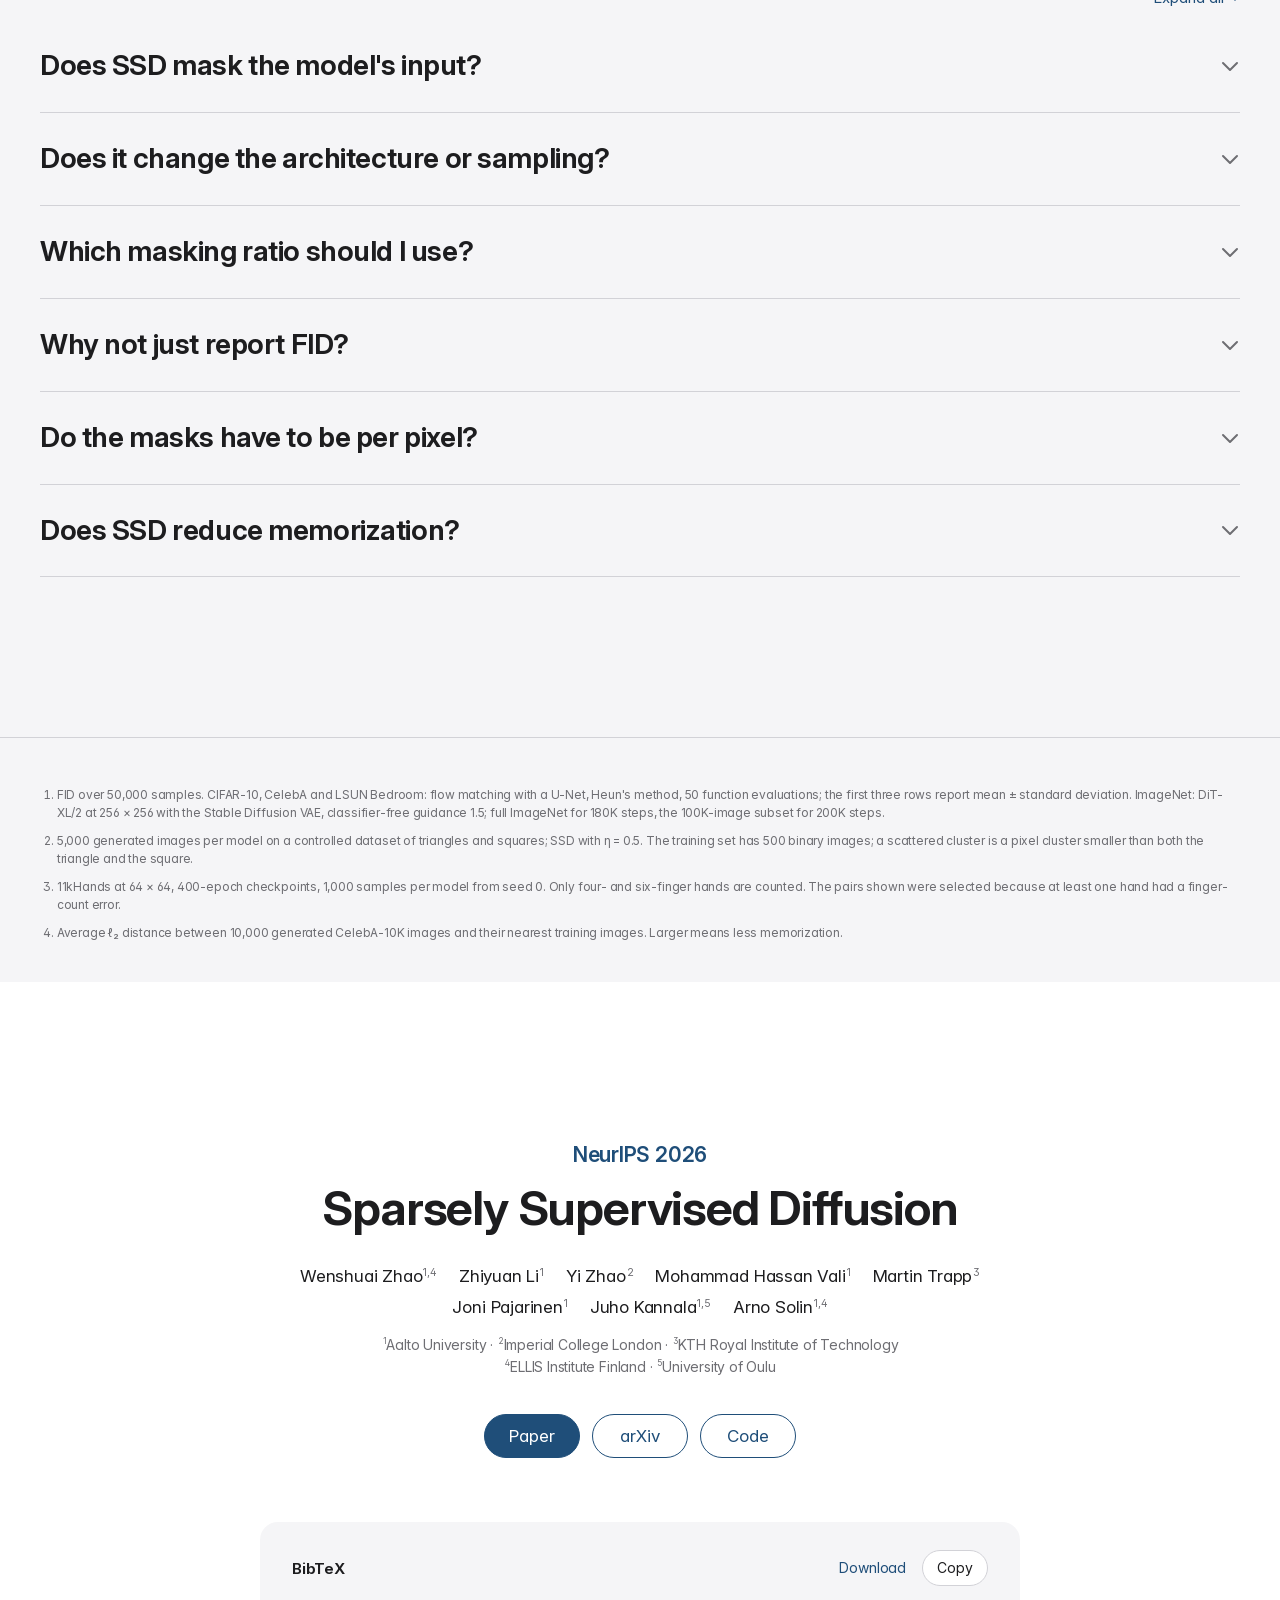
==== commit 445dd8fc: "Redesign project page after SuperMimic layout with navy accent - Pill nav, centred hero, highlights " ====
--- a/index.html
+++ b/index.html
@@ -1,161 +1,463 @@
 <!doctype html>
 <html lang="en">
 <head>
-  <meta charset="utf-8">
-  <meta name="viewport" content="width=device-width, initial-scale=1">
-  <meta name="description" content="Sparsely Supervised Diffusion (SSD), NeurIPS 2026. Official project page with paper, code, method, experimental results, and BibTeX.">
-  <meta name="keywords" content="diffusion models, flow matching, sparse supervision, spatial consistency, NeurIPS 2026">
-  <meta name="theme-color" content="#f5f2ea">
-  <meta property="og:title" content="Sparsely Supervised Diffusion — NeurIPS 2026">
-  <meta property="og:description" content="A simple masking framework for diffusion and flow-matching models. Paper, code, and experimental results.">
-  <meta property="og:type" content="website">
-  <title>Sparsely Supervised Diffusion | NeurIPS 2026</title>
-  <link rel="icon" href="docs/assets/favicon.svg" type="image/svg+xml">
-  <link rel="preload" href="docs/assets/fonts/InterVariable.woff2" as="font" type="font/woff2" crossorigin>
-  <link rel="preload" href="docs/assets/fonts/CormorantGaramond-Variable.woff2" as="font" type="font/woff2" crossorigin>
-  <link rel="stylesheet" href="docs/styles.css?v=paper-1">
-  <script src="docs/script.js?v=paper-1" defer></script>
+<meta charset="utf-8">
+<meta name="viewport" content="width=device-width, initial-scale=1, viewport-fit=cover">
+<title>Sparsely Supervised Diffusion | NeurIPS 2026</title>
+<meta name="description" content="Sparsely Supervised Diffusion (SSD), NeurIPS 2026. Mask the training loss, not the input: a few lines of code that reduce spatially inconsistent generation and stabilize training on small datasets.">
+<meta name="keywords" content="diffusion models, flow matching, sparse supervision, spatial consistency, NeurIPS 2026">
+<meta name="theme-color" content="#ffffff">
+<link rel="canonical" href="https://aaltoml.github.io/ssd/">
+<meta property="og:type" content="website">
+<meta property="og:site_name" content="Sparsely Supervised Diffusion">
+<meta property="og:title" content="Sparsely Supervised Diffusion — NeurIPS 2026">
+<meta property="og:description" content="Mask the training loss, not the input. Fewer spatially inconsistent samples and stable training on small datasets, with up to 98% of pixels masked.">
+<meta property="og:url" content="https://aaltoml.github.io/ssd/">
+<meta property="og:image" content="https://aaltoml.github.io/ssd/docs/assets/og-image.png">
+<meta property="og:image:width" content="1200">
+<meta property="og:image:height" content="630">
+<meta property="og:image:alt" content="Sparsely Supervised Diffusion, NeurIPS 2026: a sparse grid of supervised entries.">
+<meta name="twitter:card" content="summary_large_image">
+<link rel="icon" href="docs/assets/favicon.svg" type="image/svg+xml">
+<link rel="apple-touch-icon" href="docs/assets/apple-touch-icon.png">
+<link rel="preload" href="docs/assets/fonts/InterVariable.woff2" as="font" type="font/woff2" crossorigin>
+<link rel="stylesheet" href="docs/styles.css?v=story-1">
+<script>document.documentElement.classList.add("js")</script>
+<script src="docs/script.js?v=story-1" defer onerror="document.documentElement.classList.remove('js')"></script>
 </head>
 <body>
-  <a class="skip-link" href="#main">Skip to content</a>
-  <nav class="research-nav" aria-label="Research navigation">
-    <a href="https://wenshuaizhao.github.io/" aria-label="Wenshuai Zhao's research homepage"><svg viewBox="0 0 24 24" aria-hidden="true"><path d="m3 11 9-8 9 8M5 10v11h5v-7h4v7h5V10"/></svg><span>More Research</span></a>
-  <div class="section-nav"><a href="#abstract">Abstract</a><a href="#motivation">Motivation</a><a href="#theory">Theory</a><a href="#experiments">Experiments</a><a href="#bibtex">BibTeX</a></div></nav>
-  <main id="main">
-    <header class="publication-header container">
-      <h1>Sparsely Supervised Diffusion</h1>
-      <div class="publication-authors">
-        <span><a href="https://wenshuaizhao.github.io/">Wenshuai Zhao</a><sup>1,4</sup>,</span>
-        <span><a href="https://lizhyun.github.io/">Zhiyuan Li</a><sup>1</sup>,</span>
-        <span><a href="https://zhaoyi11.github.io/">Yi Zhao</a><sup>2</sup>,</span>
-        <span><a href="https://scholar.google.com/citations?user=Fk3KDc4AAAAJ">Mohammad Hassan Vali</a><sup>1</sup>,</span>
-        <span><a href="https://trappmartin.github.io/">Martin Trapp</a><sup>3</sup>,</span>
-        <span><a href="https://rl.aalto.fi/team/">Joni Pajarinen</a><sup>1</sup>,</span>
-        <span><a href="https://users.aalto.fi/~kannalj1/">Juho Kannala</a><sup>1,5</sup>,</span>
-        <span><a href="https://users.aalto.fi/~asolin/">Arno Solin</a><sup>1,4</sup></span>
-      </div>
-      <div class="publication-affiliations">
-        <p><span><sup>1</sup>Aalto University, Finland</span> &nbsp; <span><sup>2</sup>Imperial College London, UK</span> &nbsp; <span><sup>3</sup>KTH Royal Institute of Technology, Sweden</span></p>
-        <p><span><sup>4</sup>ELLIS Institute Finland</span> &nbsp; <span><sup>5</sup>University of Oulu, Finland</span></p>
-      </div>
-      <p class="publication-venue">NeurIPS 2026</p>
-      <div class="publication-links">
-        <a class="resource-button" href="https://openreview.net/pdf?id=4HalTYbzQG"><svg viewBox="0 0 24 24" aria-hidden="true"><path d="M6 2h8l4 4v16H6zM14 2v5h4M9 12h6M9 16h6"/></svg>Paper</a>
-        <a class="resource-button" href="https://arxiv.org/abs/2602.02699"><span class="arxiv-icon" aria-hidden="true">X</span>arXiv</a>
-        <a class="resource-button" href="https://github.com/AaltoML/ssd"><svg viewBox="0 0 24 24" aria-hidden="true"><path d="m8 6-6 6 6 6m8-12 6 6-6 6m-3-15-2 18"/></svg>Code</a>
-      </div>
-    </header>
-    <section class="teaser container" aria-labelledby="teaser-title">
-      <figure>
-        <img src="docs/assets/method-overview-figure2.svg" alt="Figure 2: flow matching uses full-pixel target supervision, while SSD uses sparse masked target differences with the same full noise input and U-Net" width="1100" height="570">
-        <figcaption id="teaser-title"><strong>Overview of SSD compared with standard flow matching (Figure 2).</strong></figcaption>
-      </figure>
-    </section>
-    <section id="abstract" class="section abstract-section">
-      <div class="container">
-        <h2>Abstract</h2>
-        <div class="content-card"><p>Diffusion models have shown remarkable success across a wide range of generative tasks. However, they often suffer from spatially inconsistent generation, arguably due to excessive correlations learned by the model. This can produce samples that are locally plausible but globally inconsistent. We propose a principled method to mitigate this issue. Our method, sparsely supervised diffusion (SSD), is a simple yet effective masking framework that can be implemented with only a few lines of code. We analytically show that SSD fundamentally alters diffusion model training by modifying the spectrum of the data covariance and that it suppresses correlations in the data covariance matrix. Experiments show that our method more accurately approximates the underlying population score function, reduces memorization on small datasets, and promotes the use of essential contextual information during generation. Moreover, even when up to 98% of pixels are masked, it achieves competitive FID scores across a range of datasets and avoids the training instability commonly observed on small datasets.</p></div>
-      </div>
-    </section>
-    <section id="motivation" class="section">
-      <div class="container">
-        <h2>Motivation</h2>
-        <div class="motivation-box">
-          <p><strong class="tldr-label">TL;DR:</strong> Diffusion models often produce spatially inconsistent images. We propose sparsely supervised diffusion, a simple, principled method that reduces excessive correlations from limited data without relying on physics or geometry heuristics. It is effective and requires only a few lines of code.</p>
-        </div>
-        <figure class="sample-figure">
-          <div class="gallery-scroll" tabindex="0" role="region" aria-label="All CelebA samples; scroll horizontally on small screens">
-            <div class="celeba-grid"><span></span><span class="sample-header">#1</span><span class="sample-header">#2</span><span class="sample-header">#3</span><span class="sample-header">#4</span><span class="sample-header">#5</span><span class="sample-header">#6</span><span class="sample-header">#7</span><span class="sample-header">#8</span><span class="sample-header">#9</span><span class="sample-row-label">Baseline<br>η = 0</span><button class="sample-preview" data-image="assets/celeba-eta-0-1.png" data-title="CelebA sample 1, baseline at eta 0" type="button" aria-label="Enlarge CelebA sample 1, baseline at eta 0"><img src="docs/assets/celeba-eta-0-1.png" alt="CelebA sample 1, baseline at eta 0" width="64" height="64" loading="lazy"></button><button class="sample-preview" data-image="assets/celeba-eta-0-2.png" data-title="CelebA sample 2, baseline at eta 0" type="button" aria-label="Enlarge CelebA sample 2, baseline at eta 0"><img src="docs/assets/celeba-eta-0-2.png" alt="CelebA sample 2, baseline at eta 0" width="64" height="64" loading="lazy"></button><button class="sample-preview" data-image="assets/celeba-eta-0-3.png" data-title="CelebA sample 3, baseline at eta 0" type="button" aria-label="Enlarge CelebA sample 3, baseline at eta 0"><img src="docs/assets/celeba-eta-0-3.png" alt="CelebA sample 3, baseline at eta 0" width="64" height="64" loading="lazy"></button><button class="sample-preview" data-image="assets/celeba-eta-0-4.png" data-title="CelebA sample 4, baseline at eta 0" type="button" aria-label="Enlarge CelebA sample 4, baseline at eta 0"><img src="docs/assets/celeba-eta-0-4.png" alt="CelebA sample 4, baseline at eta 0" width="64" height="64" loading="lazy"></button><button class="sample-preview" data-image="assets/celeba-eta-0-5.png" data-title="CelebA sample 5, baseline at eta 0" type="button" aria-label="Enlarge CelebA sample 5, baseline at eta 0"><img src="docs/assets/celeba-eta-0-5.png" alt="CelebA sample 5, baseline at eta 0" width="64" height="64" loading="lazy"></button><button class="sample-preview" data-image="assets/celeba-eta-0-6.png" data-title="CelebA sample 6, baseline at eta 0" type="button" aria-label="Enlarge CelebA sample 6, baseline at eta 0"><img src="docs/assets/celeba-eta-0-6.png" alt="CelebA sample 6, baseline at eta 0" width="64" height="64" loading="lazy"></button><button class="sample-preview" data-image="assets/celeba-eta-0-7.png" data-title="CelebA sample 7, baseline at eta 0" type="button" aria-label="Enlarge CelebA sample 7, baseline at eta 0"><img src="docs/assets/celeba-eta-0-7.png" alt="CelebA sample 7, baseline at eta 0" width="64" height="64" loading="lazy"></button><button class="sample-preview" data-image="assets/celeba-eta-0-8.png" data-title="CelebA sample 8, baseline at eta 0" type="button" aria-label="Enlarge CelebA sample 8, baseline at eta 0"><img src="docs/assets/celeba-eta-0-8.png" alt="CelebA sample 8, baseline at eta 0" width="64" height="64" loading="lazy"></button><button class="sample-preview" data-image="assets/celeba-eta-0-9.png" data-title="CelebA sample 9, baseline at eta 0" type="button" aria-label="Enlarge CelebA sample 9, baseline at eta 0"><img src="docs/assets/celeba-eta-0-9.png" alt="CelebA sample 9, baseline at eta 0" width="64" height="64" loading="lazy"></button><span class="sample-row-label">SSD<br>η = 0.2</span><button class="sample-preview" data-image="assets/celeba-eta-2-1.png" data-title="CelebA sample 1, SSD at eta 0.2" type="button" aria-label="Enlarge CelebA sample 1, SSD at eta 0.2"><img src="docs/assets/celeba-eta-2-1.png" alt="CelebA sample 1, SSD at eta 0.2" width="64" height="64" loading="lazy"></button><button class="sample-preview" data-image="assets/celeba-eta-2-2.png" data-title="CelebA sample 2, SSD at eta 0.2" type="button" aria-label="Enlarge CelebA sample 2, SSD at eta 0.2"><img src="docs/assets/celeba-eta-2-2.png" alt="CelebA sample 2, SSD at eta 0.2" width="64" height="64" loading="lazy"></button><button class="sample-preview" data-image="assets/celeba-eta-2-3.png" data-title="CelebA sample 3, SSD at eta 0.2" type="button" aria-label="Enlarge CelebA sample 3, SSD at eta 0.2"><img src="docs/assets/celeba-eta-2-3.png" alt="CelebA sample 3, SSD at eta 0.2" width="64" height="64" loading="lazy"></button><button class="sample-preview" data-image="assets/celeba-eta-2-4.png" data-title="CelebA sample 4, SSD at eta 0.2" type="button" aria-label="Enlarge CelebA sample 4, SSD at eta 0.2"><img src="docs/assets/celeba-eta-2-4.png" alt="CelebA sample 4, SSD at eta 0.2" width="64" height="64" loading="lazy"></button><button class="sample-preview" data-image="assets/celeba-eta-2-5.png" data-title="CelebA sample 5, SSD at eta 0.2" type="button" aria-label="Enlarge CelebA sample 5, SSD at eta 0.2"><img src="docs/assets/celeba-eta-2-5.png" alt="CelebA sample 5, SSD at eta 0.2" width="64" height="64" loading="lazy"></button><button class="sample-preview" data-image="assets/celeba-eta-2-6.png" data-title="CelebA sample 6, SSD at eta 0.2" type="button" aria-label="Enlarge CelebA sample 6, SSD at eta 0.2"><img src="docs/assets/celeba-eta-2-6.png" alt="CelebA sample 6, SSD at eta 0.2" width="64" height="64" loading="lazy"></button><button class="sample-preview" data-image="assets/celeba-eta-2-7.png" data-title="CelebA sample 7, SSD at eta 0.2" type="button" aria-label="Enlarge CelebA sample 7, SSD at eta 0.2"><img src="docs/assets/celeba-eta-2-7.png" alt="CelebA sample 7, SSD at eta 0.2" width="64" height="64" loading="lazy"></button><button class="sample-preview" data-image="assets/celeba-eta-2-8.png" data-title="CelebA sample 8, SSD at eta 0.2" type="button" aria-label="Enlarge CelebA sample 8, SSD at eta 0.2"><img src="docs/assets/celeba-eta-2-8.png" alt="CelebA sample 8, SSD at eta 0.2" width="64" height="64" loading="lazy"></button><button class="sample-preview" data-image="assets/celeba-eta-2-9.png" data-title="CelebA sample 9, SSD at eta 0.2" type="button" aria-label="Enlarge CelebA sample 9, SSD at eta 0.2"><img src="docs/assets/celeba-eta-2-9.png" alt="CelebA sample 9, SSD at eta 0.2" width="64" height="64" loading="lazy"></button><span class="sample-row-label">SSD<br>η = 0.5</span><button class="sample-preview" data-image="assets/celeba-eta-5-1.png" data-title="CelebA sample 1, SSD at eta 0.5" type="button" aria-label="Enlarge CelebA sample 1, SSD at eta 0.5"><img src="docs/assets/celeba-eta-5-1.png" alt="CelebA sample 1, SSD at eta 0.5" width="64" height="64" loading="lazy"></button><button class="sample-preview" data-image="assets/celeba-eta-5-2.png" data-title="CelebA sample 2, SSD at eta 0.5" type="button" aria-label="Enlarge CelebA sample 2, SSD at eta 0.5"><img src="docs/assets/celeba-eta-5-2.png" alt="CelebA sample 2, SSD at eta 0.5" width="64" height="64" loading="lazy"></button><button class="sample-preview" data-image="assets/celeba-eta-5-3.png" data-title="CelebA sample 3, SSD at eta 0.5" type="button" aria-label="Enlarge CelebA sample 3, SSD at eta 0.5"><img src="docs/assets/celeba-eta-5-3.png" alt="CelebA sample 3, SSD at eta 0.5" width="64" height="64" loading="lazy"></button><button class="sample-preview" data-image="assets/celeba-eta-5-4.png" data-title="CelebA sample 4, SSD at eta 0.5" type="button" aria-label="Enlarge CelebA sample 4, SSD at eta 0.5"><img src="docs/assets/celeba-eta-5-4.png" alt="CelebA sample 4, SSD at eta 0.5" width="64" height="64" loading="lazy"></button><button class="sample-preview" data-image="assets/celeba-eta-5-5.png" data-title="CelebA sample 5, SSD at eta 0.5" type="button" aria-label="Enlarge CelebA sample 5, SSD at eta 0.5"><img src="docs/assets/celeba-eta-5-5.png" alt="CelebA sample 5, SSD at eta 0.5" width="64" height="64" loading="lazy"></button><button class="sample-preview" data-image="assets/celeba-eta-5-6.png" data-title="CelebA sample 6, SSD at eta 0.5" type="button" aria-label="Enlarge CelebA sample 6, SSD at eta 0.5"><img src="docs/assets/celeba-eta-5-6.png" alt="CelebA sample 6, SSD at eta 0.5" width="64" height="64" loading="lazy"></button><button class="sample-preview" data-image="assets/celeba-eta-5-7.png" data-title="CelebA sample 7, SSD at eta 0.5" type="button" aria-label="Enlarge CelebA sample 7, SSD at eta 0.5"><img src="docs/assets/celeba-eta-5-7.png" alt="CelebA sample 7, SSD at eta 0.5" width="64" height="64" loading="lazy"></button><button class="sample-preview" data-image="assets/celeba-eta-5-8.png" data-title="CelebA sample 8, SSD at eta 0.5" type="button" aria-label="Enlarge CelebA sample 8, SSD at eta 0.5"><img src="docs/assets/celeba-eta-5-8.png" alt="CelebA sample 8, SSD at eta 0.5" width="64" height="64" loading="lazy"></button><button class="sample-preview" data-image="assets/celeba-eta-5-9.png" data-title="CelebA sample 9, SSD at eta 0.5" type="button" aria-label="Enlarge CelebA sample 9, SSD at eta 0.5"><img src="docs/assets/celeba-eta-5-9.png" alt="CelebA sample 9, SSD at eta 0.5" width="64" height="64" loading="lazy"></button><span class="sample-row-label">SSD<br>η = 0.8</span><button class="sample-preview" data-image="assets/celeba-eta-8-1.png" data-title="CelebA sample 1, SSD at eta 0.8" type="button" aria-label="Enlarge CelebA sample 1, SSD at eta 0.8"><img src="docs/assets/celeba-eta-8-1.png" alt="CelebA sample 1, SSD at eta 0.8" width="64" height="64" loading="lazy"></button><button class="sample-preview" data-image="assets/celeba-eta-8-2.png" data-title="CelebA sample 2, SSD at eta 0.8" type="button" aria-label="Enlarge CelebA sample 2, SSD at eta 0.8"><img src="docs/assets/celeba-eta-8-2.png" alt="CelebA sample 2, SSD at eta 0.8" width="64" height="64" loading="lazy"></button><button class="sample-preview" data-image="assets/celeba-eta-8-3.png" data-title="CelebA sample 3, SSD at eta 0.8" type="button" aria-label="Enlarge CelebA sample 3, SSD at eta 0.8"><img src="docs/assets/celeba-eta-8-3.png" alt="CelebA sample 3, SSD at eta 0.8" width="64" height="64" loading="lazy"></button><button class="sample-preview" data-image="assets/celeba-eta-8-4.png" data-title="CelebA sample 4, SSD at eta 0.8" type="button" aria-label="Enlarge CelebA sample 4, SSD at eta 0.8"><img src="docs/assets/celeba-eta-8-4.png" alt="CelebA sample 4, SSD at eta 0.8" width="64" height="64" loading="lazy"></button><button class="sample-preview" data-image="assets/celeba-eta-8-5.png" data-title="CelebA sample 5, SSD at eta 0.8" type="button" aria-label="Enlarge CelebA sample 5, SSD at eta 0.8"><img src="docs/assets/celeba-eta-8-5.png" alt="CelebA sample 5, SSD at eta 0.8" width="64" height="64" loading="lazy"></button><button class="sample-preview" data-image="assets/celeba-eta-8-6.png" data-title="CelebA sample 6, SSD at eta 0.8" type="button" aria-label="Enlarge CelebA sample 6, SSD at eta 0.8"><img src="docs/assets/celeba-eta-8-6.png" alt="CelebA sample 6, SSD at eta 0.8" width="64" height="64" loading="lazy"></button><button class="sample-preview" data-image="assets/celeba-eta-8-7.png" data-title="CelebA sample 7, SSD at eta 0.8" type="button" aria-label="Enlarge CelebA sample 7, SSD at eta 0.8"><img src="docs/assets/celeba-eta-8-7.png" alt="CelebA sample 7, SSD at eta 0.8" width="64" height="64" loading="lazy"></button><button class="sample-preview" data-image="assets/celeba-eta-8-8.png" data-title="CelebA sample 8, SSD at eta 0.8" type="button" aria-label="Enlarge CelebA sample 8, SSD at eta 0.8"><img src="docs/assets/celeba-eta-8-8.png" alt="CelebA sample 8, SSD at eta 0.8" width="64" height="64" loading="lazy"></button><button class="sample-preview" data-image="assets/celeba-eta-8-9.png" data-title="CelebA sample 9, SSD at eta 0.8" type="button" aria-label="Enlarge CelebA sample 9, SSD at eta 0.8"><img src="docs/assets/celeba-eta-8-9.png" alt="CelebA sample 9, SSD at eta 0.8" width="64" height="64" loading="lazy"></button></div></div>
-          <figcaption>CelebA samples from the same initial noise. Rows: η = 0, 0.2, 0.5, and 0.8.</figcaption>
-        </figure>
-      </div>
-    </section>
-    <section id="theory" class="section theory-section">
-      <div class="container">
-        <h2>Main theoretical analysis</h2>
-        <div class="content-card">
-        
-        <div class="text-container prose">
-          <h3>Masking regularizes correlations</h3>
-          <p>For zero-mean Gaussian data with covariance Σ, consider an analytical masked-data model x̃ = m ⊙ x. Each coordinate is retained independently with probability p = 1 − η, and the mask is independent of the data. Writing D = diag(Σ), the masked covariance is</p>
-        </div>
-        <div class="equation-panel"><math display="block" aria-label="Masked covariance equals p squared times Sigma plus p times one minus p times D"><mrow><mover><mi>Σ</mi><mo>~</mo></mover><mo>=</mo><msup><mi>p</mi><mn>2</mn></msup><mi>Σ</mi><mo>+</mo><mi>p</mi><mo>(</mo><mn>1</mn><mo>−</mo><mi>p</mi><mo>)</mo><mi>D</mi></mrow></math><span class="equation-number">(1)</span></div>
-        <div class="covariance-explanation">
-          <div><span class="theory-label">Diagonal entries</span><p><strong>Σ̃<sub>ii</sub> = p Σ<sub>ii</sub></strong></p><p>Coordinate variances are scaled by the retention probability.</p></div>
-          <div><span class="theory-label">Off-diagonal entries</span><p><strong>Σ̃<sub>ij</sub> = p² Σ<sub>ij</sub>, i ≠ j</strong></p><p>Cross-coordinate covariance is attenuated more strongly.</p></div>
-        </div>
-        <div class="text-container prose">
-          <h3>Masking changes directional variance</h3>
-          <p>Let u<sub>i</sub> be an eigenvector of the original covariance Σ, with eigenvalue λ<sub>i</sub>. The variance of the masked data along that original direction becomes</p>
-        </div>
-        <div class="equation-panel"><math display="block" aria-label="Projected masked variance equals p squared lambda i plus p times one minus p times u i transpose D u i"><mrow><msub><mover><mi>λ</mi><mo>~</mo></mover><mi>i</mi></msub><mo>:=</mo><msubsup><mi>u</mi><mi>i</mi><mi mathvariant="normal">T</mi></msubsup><mover><mi>Σ</mi><mo>~</mo></mover><msub><mi>u</mi><mi>i</mi></msub><mo>=</mo><msup><mi>p</mi><mn>2</mn></msup><msub><mi>λ</mi><mi>i</mi></msub><mo>+</mo><mi>p</mi><mo>(</mo><mn>1</mn><mo>−</mo><mi>p</mi><mo>)</mo><msubsup><mi>u</mi><mi>i</mi><mi mathvariant="normal">T</mi></msubsup><mi>D</mi><msub><mi>u</mi><mi>i</mi></msub></mrow></math><span class="equation-number">(2)</span></div>
-        </div>
-      </div>
-    </section>
-    <section id="experiments" class="section experiments-section">
-      <div class="container"><h2>Experiments</h2></div>
-      <section class="experiment-subsection" aria-label="Generation quality">
-        <div class="container content-card">
-        <h3>Generation quality</h3>
-        <p class="prose">SSD achieves competitive FID scores on CIFAR-10, CelebA, LSUN Bedroom, and ImageNet.</p>
-        <div class="table-container">
-          <table>
-            <caption>FID scores (↓). Lower is better.</caption>
-            <thead><tr><th scope="col">Dataset</th><th scope="col">Baseline</th><th scope="col">SSD</th></tr></thead>
-            <tbody>
-              <tr><th scope="row">CIFAR-10</th><td>2.28 ± 0.04</td><td><strong>2.24 ± 0.05</strong></td></tr>
-              <tr><th scope="row">LSUN Bedroom</th><td>1.40 ± 0.04</td><td><strong>1.39 ± 0.01</strong></td></tr>
-              <tr><th scope="row">CelebA-50K</th><td>2.23 ± 0.23</td><td><strong>1.85 ± 0.14</strong></td></tr>
-              <tr><th scope="row">CelebA-10K</th><td>13.72</td><td><strong>5.10</strong></td></tr>
-              <tr><th scope="row">ImageNet (CFG = 1.5)</th><td>4.98</td><td><strong>4.83</strong></td></tr>
-            </tbody>
-          </table>
-        </div>
-        </div>
-      </section>
-      <section class="experiment-subsection" aria-label="Training on limited data">
-        <div class="container content-card">
-        <h3>Training on limited data</h3>
-        <p class="prose">On CelebA-10K, higher masking ratios mitigate the deterioration in FID that occurs with prolonged training. The training curves compare the baseline with several SSD masking ratios.</p>
-        <figure class="training-figure"><img src="docs/assets/celeba10k-training.svg" alt="CelebA-10K FID versus training epochs for the baseline and SSD models with different masking ratios" loading="lazy"><figcaption>FID during training on CelebA-10K. Higher masking ratios improve stability in this small-data setting.</figcaption></figure>
-        </div>
-      </section>
-      <section class="experiment-subsection" aria-label="Spatial consistency">
-        <div class="container content-card">
-        <h3>Spatial consistency</h3>
-        <p class="prose">For a controlled dataset of triangles and squares, we count scattered clusters in 5,000 generated images. SSD reduces images containing scattered clusters from 3,899 to 792, and the total number of clusters from 11,208 to 1,014.</p>
-        <figure><img src="docs/assets/spatial-consistency.svg" alt="Training shapes at the top, baseline-generated shapes in the middle, and SSD-generated shapes at the bottom" loading="lazy"></figure>
-        </div>
-      </section>
-      <section class="experiment-subsection" aria-label="Finger-count errors on 11kHands">
-        <div class="container content-card">
-        <h3>Finger-count errors on 11kHands</h3>
-        <p class="prose">After 400 training epochs, we generate 1,000 samples per model using the same random seed and count four- and six-finger cases. SSD reduces the total from 35 to 22.</p>
-        <figure class="hands-figure"><div class="gallery-scroll" tabindex="0" role="region" aria-label="Matched hand comparisons; scroll horizontally on small screens"><div class="hands-grid"><span></span><span class="sample-header">#1</span><span class="sample-header">#2</span><span class="sample-header">#3</span><span class="sample-header">#4</span><span class="sample-header">#5</span><span class="sample-header">#6</span><span class="sample-header">#7</span><span class="sample-header">#8</span><span class="sample-header">#9</span><span class="sample-header">#10</span><span class="sample-row-label">Baseline<br>η = 0</span><button class="sample-preview marked-error" data-image="assets/hands-baseline-1.png" data-title="Hand comparison 1, baseline, original sample 0_4_46.png, finger-count error marked in the paper grid" type="button" aria-label="Enlarge Hand comparison 1, baseline, original sample 0_4_46.png, finger-count error marked in the paper grid"><img src="docs/assets/hands-baseline-1.png" alt="Hand comparison 1, baseline, original sample 0_4_46.png, finger-count error marked in the paper grid" width="64" height="64" loading="lazy"></button><button class="sample-preview marked-error" data-image="assets/hands-baseline-2.png" data-title="Hand comparison 2, baseline, original sample 0_4_84.png, finger-count error marked in the paper grid" type="button" aria-label="Enlarge Hand comparison 2, baseline, original sample 0_4_84.png, finger-count error marked in the paper grid"><img src="docs/assets/hands-baseline-2.png" alt="Hand comparison 2, baseline, original sample 0_4_84.png, finger-count error marked in the paper grid" width="64" height="64" loading="lazy"></button><button class="sample-preview marked-error" data-image="assets/hands-baseline-3.png" data-title="Hand comparison 3, baseline, original sample 0_5_40.png, finger-count error marked in the paper grid" type="button" aria-label="Enlarge Hand comparison 3, baseline, original sample 0_5_40.png, finger-count error marked in the paper grid"><img src="docs/assets/hands-baseline-3.png" alt="Hand comparison 3, baseline, original sample 0_5_40.png, finger-count error marked in the paper grid" width="64" height="64" loading="lazy"></button><button class="sample-preview marked-error" data-image="assets/hands-baseline-4.png" data-title="Hand comparison 4, baseline, original sample 0_5_55.png, finger-count error marked in the paper grid" type="button" aria-label="Enlarge Hand comparison 4, baseline, original sample 0_5_55.png, finger-count error marked in the paper grid"><img src="docs/assets/hands-baseline-4.png" alt="Hand comparison 4, baseline, original sample 0_5_55.png, finger-count error marked in the paper grid" width="64" height="64" loading="lazy"></button><button class="sample-preview marked-error" data-image="assets/hands-baseline-5.png" data-title="Hand comparison 5, baseline, original sample 0_5_64.png, finger-count error marked in the paper grid" type="button" aria-label="Enlarge Hand comparison 5, baseline, original sample 0_5_64.png, finger-count error marked in the paper grid"><img src="docs/assets/hands-baseline-5.png" alt="Hand comparison 5, baseline, original sample 0_5_64.png, finger-count error marked in the paper grid" width="64" height="64" loading="lazy"></button><button class="sample-preview" data-image="assets/hands-baseline-6.png" data-title="Hand comparison 6, baseline, original sample 0_5_69.png" type="button" aria-label="Enlarge Hand comparison 6, baseline, original sample 0_5_69.png"><img src="docs/assets/hands-baseline-6.png" alt="Hand comparison 6, baseline, original sample 0_5_69.png" width="64" height="64" loading="lazy"></button><button class="sample-preview marked-error" data-image="assets/hands-baseline-7.png" data-title="Hand comparison 7, baseline, original sample 0_5_71.png, finger-count error marked in the paper grid" type="button" aria-label="Enlarge Hand comparison 7, baseline, original sample 0_5_71.png, finger-count error marked in the paper grid"><img src="docs/assets/hands-baseline-7.png" alt="Hand comparison 7, baseline, original sample 0_5_71.png, finger-count error marked in the paper grid" width="64" height="64" loading="lazy"></button><button class="sample-preview marked-error" data-image="assets/hands-baseline-8.png" data-title="Hand comparison 8, baseline, original sample 0_5_73.png, finger-count error marked in the paper grid" type="button" aria-label="Enlarge Hand comparison 8, baseline, original sample 0_5_73.png, finger-count error marked in the paper grid"><img src="docs/assets/hands-baseline-8.png" alt="Hand comparison 8, baseline, original sample 0_5_73.png, finger-count error marked in the paper grid" width="64" height="64" loading="lazy"></button><button class="sample-preview" data-image="assets/hands-baseline-9.png" data-title="Hand comparison 9, baseline, original sample 0_5_81.png" type="button" aria-label="Enlarge Hand comparison 9, baseline, original sample 0_5_81.png"><img src="docs/assets/hands-baseline-9.png" alt="Hand comparison 9, baseline, original sample 0_5_81.png" width="64" height="64" loading="lazy"></button><button class="sample-preview" data-image="assets/hands-baseline-10.png" data-title="Hand comparison 10, baseline, original sample 0_5_85.png" type="button" aria-label="Enlarge Hand comparison 10, baseline, original sample 0_5_85.png"><img src="docs/assets/hands-baseline-10.png" alt="Hand comparison 10, baseline, original sample 0_5_85.png" width="64" height="64" loading="lazy"></button><span class="sample-row-label">SSD<br>η = 0.8</span><button class="sample-preview" data-image="assets/hands-ssd-1.png" data-title="Hand comparison 1, ssd, original sample 0_4_46.png" type="button" aria-label="Enlarge Hand comparison 1, ssd, original sample 0_4_46.png"><img src="docs/assets/hands-ssd-1.png" alt="Hand comparison 1, ssd, original sample 0_4_46.png" width="64" height="64" loading="lazy"></button><button class="sample-preview" data-image="assets/hands-ssd-2.png" data-title="Hand comparison 2, ssd, original sample 0_4_84.png" type="button" aria-label="Enlarge Hand comparison 2, ssd, original sample 0_4_84.png"><img src="docs/assets/hands-ssd-2.png" alt="Hand comparison 2, ssd, original sample 0_4_84.png" width="64" height="64" loading="lazy"></button><button class="sample-preview" data-image="assets/hands-ssd-3.png" data-title="Hand comparison 3, ssd, original sample 0_5_40.png" type="button" aria-label="Enlarge Hand comparison 3, ssd, original sample 0_5_40.png"><img src="docs/assets/hands-ssd-3.png" alt="Hand comparison 3, ssd, original sample 0_5_40.png" width="64" height="64" loading="lazy"></button><button class="sample-preview" data-image="assets/hands-ssd-4.png" data-title="Hand comparison 4, ssd, original sample 0_5_55.png" type="button" aria-label="Enlarge Hand comparison 4, ssd, original sample 0_5_55.png"><img src="docs/assets/hands-ssd-4.png" alt="Hand comparison 4, ssd, original sample 0_5_55.png" width="64" height="64" loading="lazy"></button><button class="sample-preview" data-image="assets/hands-ssd-5.png" data-title="Hand comparison 5, ssd, original sample 0_5_64.png" type="button" aria-label="Enlarge Hand comparison 5, ssd, original sample 0_5_64.png"><img src="docs/assets/hands-ssd-5.png" alt="Hand comparison 5, ssd, original sample 0_5_64.png" width="64" height="64" loading="lazy"></button><button class="sample-preview marked-error" data-image="assets/hands-ssd-6.png" data-title="Hand comparison 6, ssd, original sample 0_5_69.png, finger-count error marked in the paper grid" type="button" aria-label="Enlarge Hand comparison 6, ssd, original sample 0_5_69.png, finger-count error marked in the paper grid"><img src="docs/assets/hands-ssd-6.png" alt="Hand comparison 6, ssd, original sample 0_5_69.png, finger-count error marked in the paper grid" width="64" height="64" loading="lazy"></button><button class="sample-preview" data-image="assets/hands-ssd-7.png" data-title="Hand comparison 7, ssd, original sample 0_5_71.png" type="button" aria-label="Enlarge Hand comparison 7, ssd, original sample 0_5_71.png"><img src="docs/assets/hands-ssd-7.png" alt="Hand comparison 7, ssd, original sample 0_5_71.png" width="64" height="64" loading="lazy"></button><button class="sample-preview" data-image="assets/hands-ssd-8.png" data-title="Hand comparison 8, ssd, original sample 0_5_73.png" type="button" aria-label="Enlarge Hand comparison 8, ssd, original sample 0_5_73.png"><img src="docs/assets/hands-ssd-8.png" alt="Hand comparison 8, ssd, original sample 0_5_73.png" width="64" height="64" loading="lazy"></button><button class="sample-preview marked-error" data-image="assets/hands-ssd-9.png" data-title="Hand comparison 9, ssd, original sample 0_5_81.png, finger-count error marked in the paper grid" type="button" aria-label="Enlarge Hand comparison 9, ssd, original sample 0_5_81.png, finger-count error marked in the paper grid"><img src="docs/assets/hands-ssd-9.png" alt="Hand comparison 9, ssd, original sample 0_5_81.png, finger-count error marked in the paper grid" width="64" height="64" loading="lazy"></button><button class="sample-preview marked-error" data-image="assets/hands-ssd-10.png" data-title="Hand comparison 10, ssd, original sample 0_5_85.png, finger-count error marked in the paper grid" type="button" aria-label="Enlarge Hand comparison 10, ssd, original sample 0_5_85.png, finger-count error marked in the paper grid"><img src="docs/assets/hands-ssd-10.png" alt="Hand comparison 10, ssd, original sample 0_5_85.png, finger-count error marked in the paper grid" width="64" height="64" loading="lazy"></button></div></div><figcaption>Selected hand pairs from the same initial noise after 400 epochs. Red outlines mark finger-count errors.</figcaption></figure>
-        <div class="table-container">
-          <table><thead><tr><th scope="col">Error type</th><th scope="col">Baseline (η = 0)</th><th scope="col">SSD (η = 0.8)</th></tr></thead><tbody><tr><th scope="row">Six fingers</th><td>26</td><td>8</td></tr><tr><th scope="row">Four fingers</th><td>9</td><td>14</td></tr><tr><th scope="row">Total</th><td>35</td><td><strong>22</strong></td></tr></tbody></table>
-        </div>
-        </div>
-      </section>
-    </section>
-    <section id="bibtex" class="section bibtex-section">
-      <div class="container text-container">
-        <h2>BibTeX</h2>
-        <div class="content-card">
-        <div class="citation-actions"><button id="copy-citation" type="button">Copy BibTeX</button><a href="docs/assets/citation.bib" download>Download reference</a></div>
-        <pre><code id="citation-code">@inproceedings{zhao2026sparsely,
+<a class="skip" href="#main">Skip to content</a>
+
+<nav class="nav" aria-label="Sparsely Supervised Diffusion">
+  <a class="nav-title" href="#top"><svg class="mark" viewBox="0 0 64 64" aria-hidden="true"><g fill="#c5d0dc"><rect x="2" y="2" width="18" height="18" rx="2.5"/><rect x="24" y="2" width="18" height="18" rx="2.5"/><rect x="24" y="24" width="18" height="18" rx="2.5"/><rect x="46" y="24" width="18" height="18" rx="2.5"/><rect x="2" y="46" width="18" height="18" rx="2.5"/><rect x="46" y="46" width="18" height="18" rx="2.5"/></g><g fill="var(--blue)"><rect x="46" y="2" width="18" height="18" rx="2.5"/><rect x="2" y="24" width="18" height="18" rx="2.5"/><rect x="24" y="46" width="18" height="18" rx="2.5"/></g></svg><span class="hide-sm">Sparsely Supervised Diffusion</span><span class="show-sm">SSD</span></a>
+  <div class="explore">
+    <button class="pill out" id="exploreBtn" type="button" aria-expanded="false" aria-controls="exploreMenu">Explore</button>
+    <div class="explore-menu" id="exploreMenu" hidden>
+      <a href="#highlights">Highlights</a>
+      <a href="#problem">The problem</a>
+      <a href="#method">How it works</a>
+      <a href="#samples">CelebA samples</a>
+      <a href="#consistency">Spatial consistency</a>
+      <a href="#hands">Hands</a>
+      <a href="#small-data">Small datasets</a>
+      <a href="#theory">Why it works</a>
+      <a href="#results">All results</a>
+      <a href="#faq">Questions</a>
+      <a href="#bibtex">Paper and citation</a>
+    </div>
+  </div>
+  <a class="pill out hide-sm" href="https://arxiv.org/abs/2602.02699">Paper</a>
+  <a class="pill solid" href="https://github.com/AaltoML/ssd">Code</a>
+</nav>
+
+<main id="main">
+
+<!-- HERO -->
+<section class="hero" id="top">
+  <div class="wrap">
+    <p class="eyebrow rv">Sparsely Supervised Diffusion <span class="venue">NeurIPS 2026</span></p>
+    <h1 class="hx rv">Supervise less. <br>Generate consistently.</h1>
+    <p class="hero-sub rv">Mask the training loss, not the input. A few lines of code for diffusion and flow-matching models.</p>
+    <p class="hero-authors rv"><span class="nw">Wenshuai Zhao</span>, <span class="nw">Zhiyuan Li</span>, <span class="nw">Yi Zhao</span>, <span class="nw">Mohammad Hassan Vali</span>, <span class="nw">Martin Trapp</span>, <span class="nw">Joni Pajarinen</span>, <span class="nw">Juho Kannala</span>, <span class="nw">Arno Solin</span></p>
+  </div>
+  <div class="wrap-mid hero-stage">
+    <figure class="ph figure-ph rv">
+      <img src="docs/assets/method-overview-figure2.svg" width="1100" height="570" alt="Figure 2 of the paper. Flow matching and SSD take the same full noise input and the same U-Net. Flow matching supervises every pixel of the target; SSD supervises a stack of sparse, randomly masked views of the target.">
+    </figure>
+    <div class="buy">
+      <p>Up to 98% of pixels masked. Competitive FID.<span>No change to the architecture or the sampler.</span></p>
+      <a class="cta" href="https://arxiv.org/abs/2602.02699">Paper</a>
+    </div>
+  </div>
+</section>
+
+<!-- HIGHLIGHTS -->
+<section class="sec band clip" id="highlights" aria-roledescription="carousel" aria-label="Highlights">
+  <div class="wrap headrow">
+    <h2 class="hl-head rv">Get the highlights.</h2>
+    <a class="lnk rv" href="https://github.com/AaltoML/ssd">Get the code <svg viewBox="0 0 18 18" aria-hidden="true"><circle cx="9" cy="9" r="8" fill="none" stroke="currentColor" stroke-width="1.3"/><path d="M7.5 5.5L11 9l-3.5 3.5" fill="none" stroke="currentColor" stroke-width="1.5" stroke-linecap="round" stroke-linejoin="round"/></svg></a>
+  </div>
+  <div class="track hl-track" id="hlTrack">
+    <article class="hcard" aria-roledescription="slide" aria-label="1 of 3">
+      <h3>98% of pixels masked. <br>FID 13.72 → 5.10 on CelebA‑10K.</h3>
+      <div class="hc-body"><img src="docs/assets/celeba10k-training.svg" width="485" height="280" alt="FID against training epochs on CelebA-10K. Without masking and at a masking ratio of 0.5, FID climbs from about 5 to above 13 with prolonged training. At masking ratios of 0.95 and 0.98 it stays near 5." loading="lazy"></div>
+    </article>
+    <article class="hcard" aria-roledescription="slide" aria-label="2 of 3">
+      <h3>Scattered shapes in 3,899 of 5,000 images. <br>With SSD, in 792.</h3>
+      <div class="hc-body"><img src="docs/assets/spatial-consistency.svg" width="1050" height="347" alt="Rows of black images with white triangles and squares: training data on top, baseline samples in the middle with many scattered fragments, SSD samples at the bottom with mostly whole shapes." loading="lazy"></div>
+    </article>
+    <article class="hcard" aria-roledescription="slide" aria-label="3 of 3">
+      <h3>The same noise, the same seed. <br>Finger-count errors 35 → 22.</h3>
+      <div class="hc-body hc-hands">
+        <div class="hh-row"><span>Baseline</span><img class="err" src="docs/assets/hands-baseline-1.png" alt="Baseline hand 1, wrong number of fingers" loading="lazy"><img class="err" src="docs/assets/hands-baseline-2.png" alt="Baseline hand 2, wrong number of fingers" loading="lazy"><img class="err" src="docs/assets/hands-baseline-3.png" alt="Baseline hand 3, wrong number of fingers" loading="lazy"><img class="err" src="docs/assets/hands-baseline-7.png" alt="Baseline hand 7, wrong number of fingers" loading="lazy"><img class="err" src="docs/assets/hands-baseline-8.png" alt="Baseline hand 8, wrong number of fingers" loading="lazy"></div>
+        <div class="hh-row"><span>SSD</span><img src="docs/assets/hands-ssd-1.png" alt="SSD hand 1 from the same noise" loading="lazy"><img src="docs/assets/hands-ssd-2.png" alt="SSD hand 2 from the same noise" loading="lazy"><img src="docs/assets/hands-ssd-3.png" alt="SSD hand 3 from the same noise" loading="lazy"><img src="docs/assets/hands-ssd-7.png" alt="SSD hand 7 from the same noise" loading="lazy"><img src="docs/assets/hands-ssd-8.png" alt="SSD hand 8 from the same noise" loading="lazy"></div>
+      </div>
+    </article>
+  </div>
+  <div class="pager-row">
+    <div class="pager" id="hlPager" role="group" aria-label="Choose a highlight"></div>
+    <button class="playbtn" id="hlPlay" type="button" aria-label="Pause highlights"><svg viewBox="0 0 18 18" aria-hidden="true"><path id="hlPlayIcon" d="M4 2.5h3.4v13H4zM10.6 2.5H14v13h-3.4z" fill="currentColor"/></svg></button>
+  </div>
+</section>
+
+<!-- PROBLEM -->
+<section class="sec" id="problem">
+  <div class="wrap-copy story-head">
+    <p class="eyebrow rv">The problem</p>
+    <h2 class="hx rv">Locally plausible. <br>Globally inconsistent.</h2>
+    <p class="lede rv">Diffusion models learn correlations from a finite training set, and some of them are accidental. <b>The result: samples whose parts look right but do not fit together.</b> Extra fingers. Shapes in fragments.</p>
+  </div>
+  <div class="wrap-copy abstract rv">
+    <details>
+      <summary>Read the abstract <svg viewBox="0 0 10 10" aria-hidden="true"><path d="M1.5 3.5L5 7l3.5-3.5" fill="none" stroke="currentColor" stroke-width="1.4" stroke-linecap="round" stroke-linejoin="round"/></svg></summary>
+      <p>Diffusion models have shown remarkable success across a wide range of generative tasks. However, they often suffer from spatially inconsistent generation, arguably due to excessive correlations learned by the model. This can produce samples that are locally plausible but globally inconsistent. We propose a principled method to mitigate this issue. Our method, sparsely supervised diffusion (SSD), is a simple yet effective masking framework that can be implemented with only a few lines of code. We analytically show that SSD fundamentally alters diffusion model training by modifying the spectrum of the data covariance and that it suppresses correlations in the data covariance matrix. Experiments show that our method more accurately approximates the underlying population score function, reduces memorization on small datasets, and promotes the use of essential contextual information during generation. Moreover, even when up to 98% of pixels are masked, it achieves competitive FID scores across a range of datasets and avoids the training instability commonly observed on small datasets.</p>
+    </details>
+  </div>
+</section>
+
+<!-- HOW IT WORKS -->
+<section class="lp" id="method" aria-label="How it works">
+  <div class="lp-card">
+    <div class="lp-head">
+      <p class="eyebrow rv">How it works</p>
+      <h2 class="hx rv">Keep the input. <br>Sparsify the supervision.</h2>
+      <p class="lede rv">The model still sees the whole noisy image. Only the regression loss is masked, with a fresh random mask at every step.</p>
+    </div>
+    <svg class="lp-svg h" viewBox="0 0 1000 300" aria-hidden="true">
+      <defs><marker id="lpAh" viewBox="0 0 10 10" refX="9" refY="5" markerWidth="7" markerHeight="7" orient="auto"><path d="M0 0L10 5L0 10z" fill="#86868b"/></marker>
+      <marker id="lpAhb" viewBox="0 0 10 10" refX="9" refY="5" markerWidth="7" markerHeight="7" orient="auto"><path d="M0 0L10 5L0 10z" fill="#1f4e79"/></marker></defs>
+      <g class="lp-nd" data-n="0"><rect x="20" y="70" width="250" height="160" rx="20"/><text class="t" x="44" y="118">Input</text><text class="s" x="44" y="144">the full noisy image xₜ</text><text class="s" x="44" y="206">unchanged</text></g>
+      <g class="lp-nd" data-n="1"><rect x="375" y="70" width="250" height="160" rx="20"/><text class="t" x="399" y="118">Predict</text><text class="s" x="399" y="144">any network fθ(xₜ, t)</text><text class="s" x="399" y="164">U-Net or DiT</text><text class="s" x="399" y="206">unchanged</text></g>
+      <g class="lp-nd" data-n="2"><rect x="730" y="70" width="250" height="160" rx="20"/><text class="t" x="754" y="118">Supervise</text><text class="s" x="754" y="144">a random fraction 1 − η</text>
+        <g class="lp-grid"><rect x="754" y="160" width="18" height="18" rx="4" class="k"/><rect x="776" y="160" width="18" height="18" rx="4"/><rect x="798" y="160" width="18" height="18" rx="4"/><rect x="820" y="160" width="18" height="18" rx="4" class="k"/><rect x="842" y="160" width="18" height="18" rx="4"/><rect x="864" y="160" width="18" height="18" rx="4"/><rect x="886" y="160" width="18" height="18" rx="4"/><rect x="908" y="160" width="18" height="18" rx="4" class="k"/><rect x="930" y="160" width="18" height="18" rx="4"/></g>
+        <text class="s" x="754" y="206">of the loss entries</text></g>
+      <path class="lp-ar" d="M276 150H368" marker-end="url(#lpAh)"/>
+      <path class="lp-ar" d="M631 150H723" marker-end="url(#lpAh)"/>
+      <path class="lp-bptt" d="M855 238V272H500V236" marker-end="url(#lpAhb)"/>
+      <text class="lp-bl" x="520" y="292">gradient from retained entries only</text>
+    </svg>
+    <svg class="lp-svg v" viewBox="0 0 340 640" aria-hidden="true">
+      <defs><marker id="lpAh2" viewBox="0 0 10 10" refX="9" refY="5" markerWidth="7" markerHeight="7" orient="auto"><path d="M0 0L10 5L0 10z" fill="#86868b"/></marker>
+      <marker id="lpAhb2" viewBox="0 0 10 10" refX="9" refY="5" markerWidth="7" markerHeight="7" orient="auto"><path d="M0 0L10 5L0 10z" fill="#1f4e79"/></marker></defs>
+      <g class="lp-nd" data-n="0"><rect x="40" y="10" width="250" height="130" rx="20"/><text class="t" x="62" y="54">Input</text><text class="s" x="62" y="80">the full noisy image xₜ</text><text class="s" x="62" y="112">unchanged</text></g>
+      <g class="lp-nd" data-n="1"><rect x="40" y="200" width="250" height="130" rx="20"/><text class="t" x="62" y="244">Predict</text><text class="s" x="62" y="270">any network fθ(xₜ, t)</text><text class="s" x="62" y="302">U-Net or DiT</text></g>
+      <g class="lp-nd" data-n="2"><rect x="40" y="390" width="250" height="150" rx="20"/><text class="t" x="62" y="434">Supervise</text><text class="s" x="62" y="460">a random fraction 1 − η</text>
+        <g class="lp-grid"><rect x="62" y="474" width="18" height="18" rx="4" class="k"/><rect x="84" y="474" width="18" height="18" rx="4"/><rect x="106" y="474" width="18" height="18" rx="4"/><rect x="128" y="474" width="18" height="18" rx="4" class="k"/><rect x="150" y="474" width="18" height="18" rx="4"/><rect x="172" y="474" width="18" height="18" rx="4"/><rect x="194" y="474" width="18" height="18" rx="4"/><rect x="216" y="474" width="18" height="18" rx="4" class="k"/></g>
+        <text class="s" x="62" y="520">of the loss entries</text></g>
+      <path class="lp-ar" d="M165 146V194" marker-end="url(#lpAh2)"/>
+      <path class="lp-ar" d="M165 336V384" marker-end="url(#lpAh2)"/>
+      <path class="lp-bptt" d="M296 465H322V265H296" marker-end="url(#lpAhb2)"/>
+      <text class="lp-bl" x="40" y="580">gradient from retained</text>
+      <text class="lp-bl" x="40" y="602">entries only</text>
+    </svg>
+  </div>
+  <div class="wrap-mid split code-split">
+    <div class="copy rv"><p class="k">Three lines.</p><p>Replace the mean of the squared error with a masked mean. Everything else, from the data pipeline to the sampler, stays as it is.</p></div>
+    <pre class="code rv" aria-label="PyTorch loss"><code><span class="c"># prediction, target: model output and regression target</span>
+error = (prediction - target).square()
+mask  = (torch.rand_like(error) &gt; eta).float()
+loss  = (error * mask).sum() / mask.sum().clamp(min=1)</code></pre>
+  </div>
+</section>
+
+<!-- CLOSER LOOK: CelebA viewer -->
+<section class="look" id="samples">
+  <div class="look-band">
+    <div class="wrap"><h2 class="hl-head rv">Take a closer look.</h2></div>
+  </div>
+  <div class="look-panel">
+  <div class="viewer">
+    <div class="vw-side">
+      <div class="chips" id="chips" role="group" aria-label="Masking ratio">
+        <div class="chip" data-eta="0">
+          <button type="button" aria-pressed="false"><span class="ic"><svg viewBox="0 0 10 10" aria-hidden="true"><path d="M5 1v8M1 5h8" stroke="currentColor" stroke-width="1.5" stroke-linecap="round"/></svg></span>Baseline</button>
+          <p><b>η = 0, no masking.</b> Standard flow matching on CelebA-50K.</p>
+        </div>
+        <div class="chip" data-eta="2">
+          <button type="button" aria-pressed="false"><span class="ic"><svg viewBox="0 0 10 10" aria-hidden="true"><path d="M5 1v8M1 5h8" stroke="currentColor" stroke-width="1.5" stroke-linecap="round"/></svg></span>η = 0.2</button>
+          <p><b>20% of loss entries masked.</b> Same network, same initial noise.</p>
+        </div>
+        <div class="chip" data-eta="5">
+          <button type="button" aria-pressed="false"><span class="ic"><svg viewBox="0 0 10 10" aria-hidden="true"><path d="M5 1v8M1 5h8" stroke="currentColor" stroke-width="1.5" stroke-linecap="round"/></svg></span>η = 0.5</button>
+          <p><b>Half of the loss entries masked.</b> Same network, same initial noise.</p>
+        </div>
+        <div class="chip" data-eta="8" data-open>
+          <button type="button" aria-pressed="true"><span class="ic"><svg viewBox="0 0 10 10" aria-hidden="true"><path d="M5 1v8M1 5h8" stroke="currentColor" stroke-width="1.5" stroke-linecap="round"/></svg></span>η = 0.8</button>
+          <p><b>80% of loss entries masked.</b> The model learns from one pixel in five, and still generates whole faces.</p>
+        </div>
+      </div>
+      <p class="vw-desc" id="vwDesc" aria-live="polite"></p>
+    </div>
+    <div class="stage rv">
+      <p class="vw-key" aria-hidden="true">Same initial noise in every view · click a face to enlarge</p>
+      <div class="faces" id="faces">
+        <button class="face" type="button" data-n="1"><img src="docs/assets/celeba-eta-8-1.png" width="64" height="64" alt="CelebA sample 1, SSD at eta 0.8" loading="lazy"></button>
+        <button class="face" type="button" data-n="2"><img src="docs/assets/celeba-eta-8-2.png" width="64" height="64" alt="CelebA sample 2, SSD at eta 0.8" loading="lazy"></button>
+        <button class="face" type="button" data-n="3"><img src="docs/assets/celeba-eta-8-3.png" width="64" height="64" alt="CelebA sample 3, SSD at eta 0.8" loading="lazy"></button>
+        <button class="face" type="button" data-n="4"><img src="docs/assets/celeba-eta-8-4.png" width="64" height="64" alt="CelebA sample 4, SSD at eta 0.8" loading="lazy"></button>
+        <button class="face" type="button" data-n="5"><img src="docs/assets/celeba-eta-8-5.png" width="64" height="64" alt="CelebA sample 5, SSD at eta 0.8" loading="lazy"></button>
+        <button class="face" type="button" data-n="6"><img src="docs/assets/celeba-eta-8-6.png" width="64" height="64" alt="CelebA sample 6, SSD at eta 0.8" loading="lazy"></button>
+        <button class="face" type="button" data-n="7"><img src="docs/assets/celeba-eta-8-7.png" width="64" height="64" alt="CelebA sample 7, SSD at eta 0.8" loading="lazy"></button>
+        <button class="face" type="button" data-n="8"><img src="docs/assets/celeba-eta-8-8.png" width="64" height="64" alt="CelebA sample 8, SSD at eta 0.8" loading="lazy"></button>
+        <button class="face" type="button" data-n="9"><img src="docs/assets/celeba-eta-8-9.png" width="64" height="64" alt="CelebA sample 9, SSD at eta 0.8" loading="lazy"></button>
+      </div>
+      <div class="stage-meta"><span class="stage-read" id="stageRead">CelebA-50K · 64 × 64 · η = 0.8</span></div>
+    </div>
+  </div>
+  </div>
+</section>
+
+<!-- SPATIAL CONSISTENCY -->
+<section class="sec" id="consistency">
+  <div class="wrap-copy story-head">
+    <p class="eyebrow rv">Spatial consistency</p>
+    <h2 class="hx rv">3,899. 792.</h2>
+    <p class="lede rv">A controlled dataset of whole triangles and squares. The baseline breaks shapes into fragments in <b>3,899 of 5,000 samples.</b> SSD does so in <b>792.</b><sup class="fn"><a href="#fn2" aria-label="Footnote 2">2</a></sup></p>
+  </div>
+  <div class="wrap render rv">
+    <figure class="ph figure-ph shapes"><img src="docs/assets/spatial-consistency.svg" width="1050" height="347" alt="Training shapes on top, baseline samples with scattered fragments in the middle, SSD samples with mostly whole shapes at the bottom." loading="lazy"></figure>
+  </div>
+  <div class="wrap-mid bsum rv" role="table" aria-label="Scattered clusters in 5,000 generated images">
+    <div class="bs-row bs-top" role="row"><span role="columnheader"><span class="sr">Ratio</span></span><span class="bs-who" role="columnheader"><i class="sw1"></i>SSD, η = 0.5</span><span class="bs-who" role="columnheader"><i class="sw0"></i>Baseline</span></div>
+    <div class="bs-row" role="row">
+      <p class="bs-r" role="rowheader"><b>4.9×</b><span>fewer images with scattered clusters</span></p>
+      <p class="bs-v bs-sm" role="cell"><span class="bs-k">SSD</span>792</p>
+      <p class="bs-v" role="cell"><span class="bs-k">Baseline</span>3,899</p>
+    </div>
+    <div class="bs-row" role="row">
+      <p class="bs-r" role="rowheader"><b>11×</b><span>fewer scattered clusters in total</span></p>
+      <p class="bs-v bs-sm" role="cell"><span class="bs-k">SSD</span>1,014</p>
+      <p class="bs-v" role="cell"><span class="bs-k">Baseline</span>11,208</p>
+    </div>
+  </div>
+</section>
+
+<!-- HANDS -->
+<section class="sec band" id="hands">
+  <div class="wrap-copy story-head">
+    <p class="eyebrow rv">11kHands</p>
+    <h2 class="hx rv">Five fingers, <br>more often.</h2>
+    <p class="lede rv">1,000 hands per model, from the same seed. The baseline draws a wrong number of fingers 35 times. <b>SSD, 22 times, and six-fingered hands drop from 26 to 8.</b><sup class="fn"><a href="#fn3" aria-label="Footnote 3">3</a></sup></p>
+  </div>
+  <div class="wrap-mid">
+    <div class="fcmp rv">
+      <h3 class="fcmp-h">One noise. Two models.</h3>
+      <p class="vw-key fkey" aria-hidden="true"><span class="vk vk-err"></span>Finger-count error</p>
+      <div class="pairs" id="pairs" tabindex="0" role="region" aria-label="Ten matched hand pairs; scroll horizontally on small screens">
+        <div class="pairs-grid">
+          <span class="pl">Baseline</span>
+          <button class="sample err" type="button" data-image="assets/hands-baseline-1.png" data-title="Pair 1, baseline: finger-count error"><img src="docs/assets/hands-baseline-1.png" width="64" height="64" alt="Pair 1, baseline hand with a finger-count error" loading="lazy"></button>
+          <button class="sample err" type="button" data-image="assets/hands-baseline-2.png" data-title="Pair 2, baseline: finger-count error"><img src="docs/assets/hands-baseline-2.png" width="64" height="64" alt="Pair 2, baseline hand with a finger-count error" loading="lazy"></button>
+          <button class="sample err" type="button" data-image="assets/hands-baseline-3.png" data-title="Pair 3, baseline: finger-count error"><img src="docs/assets/hands-baseline-3.png" width="64" height="64" alt="Pair 3, baseline hand with a finger-count error" loading="lazy"></button>
+          <button class="sample err" type="button" data-image="assets/hands-baseline-4.png" data-title="Pair 4, baseline: finger-count error"><img src="docs/assets/hands-baseline-4.png" width="64" height="64" alt="Pair 4, baseline hand with a finger-count error" loading="lazy"></button>
+          <button class="sample err" type="button" data-image="assets/hands-baseline-5.png" data-title="Pair 5, baseline: finger-count error"><img src="docs/assets/hands-baseline-5.png" width="64" height="64" alt="Pair 5, baseline hand with a finger-count error" loading="lazy"></button>
+          <button class="sample" type="button" data-image="assets/hands-baseline-6.png" data-title="Pair 6, baseline"><img src="docs/assets/hands-baseline-6.png" width="64" height="64" alt="Pair 6, baseline hand" loading="lazy"></button>
+          <button class="sample err" type="button" data-image="assets/hands-baseline-7.png" data-title="Pair 7, baseline: finger-count error"><img src="docs/assets/hands-baseline-7.png" width="64" height="64" alt="Pair 7, baseline hand with a finger-count error" loading="lazy"></button>
+          <button class="sample err" type="button" data-image="assets/hands-baseline-8.png" data-title="Pair 8, baseline: finger-count error"><img src="docs/assets/hands-baseline-8.png" width="64" height="64" alt="Pair 8, baseline hand with a finger-count error" loading="lazy"></button>
+          <button class="sample" type="button" data-image="assets/hands-baseline-9.png" data-title="Pair 9, baseline"><img src="docs/assets/hands-baseline-9.png" width="64" height="64" alt="Pair 9, baseline hand" loading="lazy"></button>
+          <button class="sample" type="button" data-image="assets/hands-baseline-10.png" data-title="Pair 10, baseline"><img src="docs/assets/hands-baseline-10.png" width="64" height="64" alt="Pair 10, baseline hand" loading="lazy"></button>
+          <span class="pl ssd">SSD <i>η = 0.8</i></span>
+          <button class="sample" type="button" data-image="assets/hands-ssd-1.png" data-title="Pair 1, SSD"><img src="docs/assets/hands-ssd-1.png" width="64" height="64" alt="Pair 1, SSD hand" loading="lazy"></button>
+          <button class="sample" type="button" data-image="assets/hands-ssd-2.png" data-title="Pair 2, SSD"><img src="docs/assets/hands-ssd-2.png" width="64" height="64" alt="Pair 2, SSD hand" loading="lazy"></button>
+          <button class="sample" type="button" data-image="assets/hands-ssd-3.png" data-title="Pair 3, SSD"><img src="docs/assets/hands-ssd-3.png" width="64" height="64" alt="Pair 3, SSD hand" loading="lazy"></button>
+          <button class="sample" type="button" data-image="assets/hands-ssd-4.png" data-title="Pair 4, SSD"><img src="docs/assets/hands-ssd-4.png" width="64" height="64" alt="Pair 4, SSD hand" loading="lazy"></button>
+          <button class="sample" type="button" data-image="assets/hands-ssd-5.png" data-title="Pair 5, SSD"><img src="docs/assets/hands-ssd-5.png" width="64" height="64" alt="Pair 5, SSD hand" loading="lazy"></button>
+          <button class="sample err" type="button" data-image="assets/hands-ssd-6.png" data-title="Pair 6, SSD: finger-count error"><img src="docs/assets/hands-ssd-6.png" width="64" height="64" alt="Pair 6, SSD hand with a finger-count error" loading="lazy"></button>
+          <button class="sample" type="button" data-image="assets/hands-ssd-7.png" data-title="Pair 7, SSD"><img src="docs/assets/hands-ssd-7.png" width="64" height="64" alt="Pair 7, SSD hand" loading="lazy"></button>
+          <button class="sample" type="button" data-image="assets/hands-ssd-8.png" data-title="Pair 8, SSD"><img src="docs/assets/hands-ssd-8.png" width="64" height="64" alt="Pair 8, SSD hand" loading="lazy"></button>
+          <button class="sample err" type="button" data-image="assets/hands-ssd-9.png" data-title="Pair 9, SSD: finger-count error"><img src="docs/assets/hands-ssd-9.png" width="64" height="64" alt="Pair 9, SSD hand with a finger-count error" loading="lazy"></button>
+          <button class="sample err" type="button" data-image="assets/hands-ssd-10.png" data-title="Pair 10, SSD: finger-count error"><img src="docs/assets/hands-ssd-10.png" width="64" height="64" alt="Pair 10, SSD hand with a finger-count error" loading="lazy"></button>
+        </div>
+      </div>
+      <p class="fcap">Selected pairs: each column shares its initial noise, and at least one hand in it has a finger-count error. Click a hand to enlarge.</p>
+    </div>
+    <div class="ftile rv">
+      <table class="ftable">
+        <caption>Finger-count errors in 1,000 samples per model</caption>
+        <thead><tr><th scope="col">Error</th><th scope="col">Baseline</th><th scope="col">SSD, η = 0.8</th></tr></thead>
+        <tbody>
+          <tr><th scope="row">Six fingers</th><td>26</td><td class="best">8</td></tr>
+          <tr><th scope="row">Four fingers</th><td class="best">9</td><td>14</td></tr>
+        </tbody>
+        <tfoot><tr><th scope="row">Total</th><td>35</td><td class="best">22</td></tr></tfoot>
+      </table>
+      <p class="fnote">The count covers four- and six-finger hands only. Four-fingered hands become more frequent with SSD; the total falls.</p>
+    </div>
+  </div>
+</section>
+
+<!-- SMALL DATA -->
+<section class="sec" id="small-data">
+  <div class="wrap-copy story-head">
+    <p class="eyebrow rv">Small datasets</p>
+    <h2 class="hx rv">Train longer. <br>Without falling apart.</h2>
+    <p class="lede rv">On 10,000 faces, the baseline's FID climbs from about 5 to 13.72 with prolonged training. <b>Masking 98% of the loss keeps it at 5.10, and samples move further from their nearest training image.</b></p>
+  </div>
+  <div class="wrap-mid">
+    <figure class="cfig rv">
+      <div class="sc-head">
+        <div class="sc-t"><p class="sc-h">FID during training on CelebA-10K</p><p class="sc-sub">Lower is better · one curve per masking ratio η</p></div>
+      </div>
+      <div class="chart"><img src="docs/assets/celeba10k-training.svg" width="485" height="280" alt="FID against epochs on CelebA-10K. Curves for eta 0 and 0.5 rise to about 13 after 3,000 epochs; curves for 0.95 and 0.98 stay near 5." loading="lazy"></div>
+    </figure>
+  </div>
+  <div class="wrap-mid bsum rv" role="table" aria-label="Results on limited data">
+    <div class="bs-row bs-top" role="row"><span role="columnheader"><span class="sr">Ratio</span></span><span class="bs-who" role="columnheader"><i class="sw1"></i>SSD, η = 0.98</span><span class="bs-who" role="columnheader"><i class="sw0"></i>Baseline</span></div>
+    <div class="bs-row" role="row">
+      <p class="bs-r" role="rowheader"><b>2.7×</b><span>lower FID on CelebA-10K</span></p>
+      <p class="bs-v bs-sm" role="cell"><span class="bs-k">SSD</span>5.10</p>
+      <p class="bs-v" role="cell"><span class="bs-k">Baseline</span>13.72</p>
+    </div>
+    <div class="bs-row" role="row">
+      <p class="bs-r" role="rowheader"><b>+3.7</b><span>ℓ₂ distance to the nearest training image<sup class="fn"><a href="#fn4" aria-label="Footnote 4">4</a></sup></span></p>
+      <p class="bs-v bs-sm" role="cell"><span class="bs-k">SSD</span>46.02</p>
+      <p class="bs-v" role="cell"><span class="bs-k">Baseline</span>42.32</p>
+    </div>
+    <div class="bs-row" role="row">
+      <p class="bs-r" role="rowheader"><b>−10.4</b><span>FID with DiT-XL/2 on a 100K-image ImageNet subset<sup class="fn"><a href="#fn1" aria-label="Footnote 1">1</a></sup></span></p>
+      <p class="bs-v bs-sm" role="cell"><span class="bs-k">SSD</span>15.58</p>
+      <p class="bs-v" role="cell"><span class="bs-k">Baseline</span>25.99</p>
+    </div>
+  </div>
+</section>
+
+<!-- WHY IT WORKS -->
+<section class="sec band clip" id="theory">
+  <div class="wrap headrow">
+    <h2 class="hl-head rv">Why it works.</h2>
+  </div>
+  <div class="wrap theory-lede rv"><p class="lede">Consider zero-mean Gaussian data with covariance Σ, and keep each coordinate independently with probability p = 1 − η. Masking leaves the variances on the diagonal of the covariance less affected than the correlations off it.</p></div>
+  <div class="track mtrack" id="wTrack">
+    <article class="wtile w">
+      <h3 class="k">Masking attenuates correlations</h3>
+      <div class="eq"><math display="block" aria-label="Masked covariance equals p squared times Sigma plus p times one minus p times D, where D is the diagonal of Sigma"><mrow><mover><mi>Σ</mi><mo>~</mo></mover><mo>=</mo><msup><mi>p</mi><mn>2</mn></msup><mi>Σ</mi><mo>+</mo><mi>p</mi><mo>(</mo><mn>1</mn><mo>−</mo><mi>p</mi><mo>)</mo><mi>D</mi></mrow></math></div>
+      <p><b>D = diag(Σ).</b> Variances scale by p. Covariances scale by p². Every correlation therefore shrinks by a factor p.</p>
+      <div class="corr" id="corr">
+        <label class="corr-l" for="corrEta">Masking ratio <output id="corrOut" for="corrEta">η = 0.80</output></label>
+        <input id="corrEta" type="range" min="0" max="0.98" step="0.01" value="0.8" aria-describedby="corrDesc">
+        <div class="bars" aria-hidden="true">
+          <div class="bar"><span>Variance Σ̃ᵢᵢ</span><b><i id="barVar"></i></b><em id="valVar">0.20</em></div>
+          <div class="bar"><span>Covariance Σ̃ᵢⱼ</span><b><i id="barCov" class="blue"></i></b><em id="valCov">0.04</em></div>
+          <div class="bar"><span>Correlation ρ̃ᵢⱼ</span><b><i id="barCor" class="blue"></i></b><em id="valCor">0.20</em></div>
+        </div>
+        <p class="sr" id="corrDesc">Each bar shows the masked quantity as a fraction of its unmasked value: variance p, covariance p squared, correlation p.</p>
+      </div>
+    </article>
+    <article class="wtile">
+      <h3 class="k">Diagonal entries</h3>
+      <span class="v">p Σᵢᵢ</span>
+      <p><b>Coordinate variances</b> are scaled by the retention probability.</p>
+    </article>
+    <article class="wtile">
+      <h3 class="k">Off-diagonal entries</h3>
+      <span class="v">p² Σᵢⱼ</span>
+      <p><b>Cross-coordinate covariance</b> is attenuated more strongly, for i ≠ j.</p>
+    </article>
+    <article class="wtile">
+      <h3 class="k">The spectrum changes</h3>
+      <div class="eq sm"><math display="block" aria-label="Lambda tilde i equals u i transpose Sigma tilde u i equals p squared lambda i plus p times one minus p times u i transpose D u i"><mrow><msub><mover><mi>λ</mi><mo>~</mo></mover><mi>i</mi></msub><mo>=</mo><msup><mi>p</mi><mn>2</mn></msup><msub><mi>λ</mi><mi>i</mi></msub><mo>+</mo><mi>p</mi><mo>(</mo><mn>1</mn><mo>−</mo><mi>p</mi><mo>)</mo><msubsup><mi>u</mi><mi>i</mi><mi mathvariant="normal">T</mi></msubsup><mi>D</mi><msub><mi>u</mi><mi>i</mi></msub></mrow></math></div>
+      <p><b>Variance along each eigenvector uᵢ</b> of Σ. The spectrum governs diffusion training dynamics, so masking changes how the model learns.</p>
+    </article>
+  </div>
+  <div class="wrap arrows" data-for="wTrack">
+    <button class="arrow" type="button" data-dir="-1" aria-label="Previous"><svg viewBox="0 0 16 16" aria-hidden="true"><path d="M10 3L5 8l5 5" fill="none" stroke="currentColor" stroke-width="2" stroke-linecap="round" stroke-linejoin="round"/></svg></button>
+    <button class="arrow" type="button" data-dir="1" aria-label="Next"><svg viewBox="0 0 16 16" aria-hidden="true"><path d="M6 3l5 5-5 5" fill="none" stroke="currentColor" stroke-width="2" stroke-linecap="round" stroke-linejoin="round"/></svg></button>
+  </div>
+</section>
+
+<!-- ALL RESULTS -->
+<section class="sec" id="results">
+  <div class="wrap-mid">
+    <h2 class="hl-head rv">Side by side.</h2>
+    <p class="lede results-lede rv">FID ↓ on every benchmark in the paper. Large datasets stay competitive; small ones improve most.<sup class="fn"><a href="#fn1" aria-label="Footnote 1">1</a></sup></p>
+    <div class="ctable rv">
+      <div class="ccols"><div><h3>Baseline</h3><p>no masking</p></div><div><h3>SSD</h3><p>masked loss</p></div></div>
+      <div class="crow"><h4>CIFAR-10 · FID</h4><div class="ccols"><div><b>2.28</b>± 0.04</div><div><b>2.24</b>± 0.05</div></div></div>
+      <div class="crow"><h4>LSUN Bedroom · FID</h4><div class="ccols"><div><b>1.40</b>± 0.04</div><div><b>1.39</b>± 0.01</div></div></div>
+      <div class="crow"><h4>CelebA-50K · FID</h4><div class="ccols"><div><b>2.23</b>± 0.23</div><div><b>1.85</b>± 0.14</div></div></div>
+      <div class="crow"><h4>CelebA-10K · FID</h4><div class="ccols"><div><b>13.72</b>η = 0</div><div><b>5.10</b>η = 0.98</div></div></div>
+      <div class="crow"><h4>ImageNet 256 · DiT-XL/2 · FID</h4><div class="ccols"><div><b>4.98</b>180K steps, CFG 1.5</div><div><b>4.83</b>η = 0.98</div></div></div>
+      <div class="crow"><h4>ImageNet-100K subset · DiT-XL/2 · FID</h4><div class="ccols"><div><b>25.99</b>200K steps, CFG 1.5</div><div><b>15.58</b>η = 0.98</div></div></div>
+      <div class="crow"><h4>Images with scattered shapes, of 5,000</h4><div class="ccols"><div><b>3,899</b></div><div><b>792</b>η = 0.5</div></div></div>
+      <div class="crow"><h4>Finger-count errors, of 1,000</h4><div class="ccols"><div><b>35</b></div><div><b>22</b>η = 0.8</div></div></div>
+    </div>
+    <div class="sticky-cta" id="stickyCta"><a href="https://arxiv.org/abs/2602.02699">Full protocols and ablations in the paper <span aria-hidden="true">›</span></a></div>
+  </div>
+</section>
+
+<!-- FAQ -->
+<section class="sec band" id="faq">
+  <div class="wrap">
+    <h2 class="hl-head rv">Questions? Answers.</h2>
+    <div class="faq-top"><button class="faq-all" id="faqAll" type="button" aria-expanded="false">Expand all <svg viewBox="0 0 10 10" aria-hidden="true"><path d="M1.5 3.5L5 7l3.5-3.5" fill="none" stroke="currentColor" stroke-width="1.4" stroke-linecap="round" stroke-linejoin="round"/></svg></button></div>
+    <div class="faq" id="faqList">
+      <details><summary>Does SSD mask the model's input?<svg viewBox="0 0 20 20" aria-hidden="true"><path d="M3 7l7 7 7-7" fill="none" stroke="currentColor" stroke-width="2" stroke-linecap="round" stroke-linejoin="round"/></svg></summary>
+        <div class="ans"><p>No. <b>The network always receives the full noisy image.</b> The random mask applies only to the entries of the regression loss, so the model must predict every pixel but is graded on a random subset of them.</p></div></details>
+      <details><summary>Does it change the architecture or sampling?<svg viewBox="0 0 20 20" aria-hidden="true"><path d="M3 7l7 7 7-7" fill="none" stroke="currentColor" stroke-width="2" stroke-linecap="round" stroke-linejoin="round"/></svg></summary>
+        <div class="ans"><p>No. <b>SSD is a change to the training loss only</b> and is model-agnostic. We use it with a convolutional U-Net under flow matching on CIFAR-10, CelebA and LSUN Bedroom, and with DiT-XL/2 on ImageNet. Sampling is unchanged.</p></div></details>
+      <details><summary>Which masking ratio should I use?<svg viewBox="0 0 20 20" aria-hidden="true"><path d="M3 7l7 7 7-7" fill="none" stroke="currentColor" stroke-width="2" stroke-linecap="round" stroke-linejoin="round"/></svg></summary>
+        <div class="ans"><p>We did not tune it. The paper reports a range of ratios: <b>η = 0.8 on the large flow-matching benchmarks, and η = 0.98 on CelebA-10K and ImageNet.</b> High ratios help most when data are scarce or training runs long. Finding the optimal ratio is left for future work.</p></div></details>
+      <details><summary>Why not just report FID?<svg viewBox="0 0 20 20" aria-hidden="true"><path d="M3 7l7 7 7-7" fill="none" stroke="currentColor" stroke-width="2" stroke-linecap="round" stroke-linejoin="round"/></svg></summary>
+        <div class="ans"><p>FID does not adequately reflect spatial consistency. <b>We therefore designed targeted tests:</b> scattered clusters in a shapes dataset, finger counts on 11kHands, and the error against a known population score in a synthetic 2D Gaussian study.</p></div></details>
+      <details><summary>Do the masks have to be per pixel?<svg viewBox="0 0 20 20" aria-hidden="true"><path d="M3 7l7 7 7-7" fill="none" stroke="currentColor" stroke-width="2" stroke-linecap="round" stroke-linejoin="round"/></svg></summary>
+        <div class="ans"><p>No. On CelebA-10K at 3,500 epochs, element-wise masking with η = 0.98 reaches FID 5.10, and <b>8 × 8 patch masks with η = 0.9 reach 5.14</b>, against 13.38 without masking. The ratios differ, so this comparison does not isolate granularity alone.</p></div></details>
+      <details><summary>Does SSD reduce memorization?<svg viewBox="0 0 20 20" aria-hidden="true"><path d="M3 7l7 7 7-7" fill="none" stroke="currentColor" stroke-width="2" stroke-linecap="round" stroke-linejoin="round"/></svg></summary>
+        <div class="ans"><p>On CelebA-10K, <b>the average ℓ₂ distance from 10,000 samples to their nearest training images rises from 42.32 to 46.02</b> at η = 0.98, while FID also improves. This distance is a proxy for memorization, not a privacy guarantee.</p></div></details>
+    </div>
+  </div>
+</section>
+
+<!-- FOOTNOTES -->
+<section class="notes" aria-label="Footnotes">
+  <div class="wrap">
+    <ol>
+      <li id="fn1">FID over 50,000 samples. CIFAR-10, CelebA and LSUN Bedroom: flow matching with a U-Net, Heun's method, 50 function evaluations; the first three rows report mean ± standard deviation. ImageNet: DiT-XL/2 at 256 × 256 with the Stable Diffusion VAE, classifier-free guidance 1.5; full ImageNet for 180K steps, the 100K-image subset for 200K steps.</li>
+      <li id="fn2">5,000 generated images per model on a controlled dataset of triangles and squares; SSD with η = 0.5. The training set has 500 binary images; a scattered cluster is a pixel cluster smaller than both the triangle and the square.</li>
+      <li id="fn3">11kHands at 64 × 64, 400-epoch checkpoints, 1,000 samples per model from seed 0. Only four- and six-finger hands are counted. The pairs shown were selected because at least one hand had a finger-count error.</li>
+      <li id="fn4">Average ℓ₂ distance between 10,000 generated CelebA-10K images and their nearest training images. Larger means less memorization.</li>
+    </ol>
+  </div>
+</section>
+
+<!-- PAPER -->
+<section class="sec paper" id="bibtex">
+  <div class="wrap">
+    <p class="eyebrow rv">NeurIPS 2026</p>
+    <h2 class="rv">Sparsely Supervised Diffusion</h2>
+    <p class="authors rv">
+      <span><a href="https://wenshuaizhao.github.io/">Wenshuai Zhao</a><sup>1,4</sup></span>
+      <span><a href="https://lizhyun.github.io/">Zhiyuan Li</a><sup>1</sup></span>
+      <span><a href="https://zhaoyi11.github.io/">Yi Zhao</a><sup>2</sup></span>
+      <span><a href="https://scholar.google.com/citations?user=Fk3KDc4AAAAJ">Mohammad Hassan Vali</a><sup>1</sup></span>
+      <span><a href="https://trappmartin.github.io/">Martin Trapp</a><sup>3</sup></span>
+      <span><a href="https://rl.aalto.fi/team/">Joni Pajarinen</a><sup>1</sup></span>
+      <span><a href="https://users.aalto.fi/~kannalj1/">Juho Kannala</a><sup>1,5</sup></span>
+      <span><a href="https://users.aalto.fi/~asolin/">Arno Solin</a><sup>1,4</sup></span>
+    </p>
+    <p class="affil rv"><sup>1</sup>Aalto University · <sup>2</sup>Imperial College London · <sup>3</sup>KTH Royal Institute of Technology<br><sup>4</sup>ELLIS Institute Finland · <sup>5</sup>University of Oulu</p>
+    <div class="btns rv"><a class="btn solid" href="https://openreview.net/pdf?id=4HalTYbzQG">Paper</a><a class="btn" href="https://arxiv.org/abs/2602.02699">arXiv</a><a class="btn" href="https://github.com/AaltoML/ssd">Code</a></div>
+    <div class="bib rv">
+      <div class="bib-head"><span>BibTeX</span><span class="bib-act"><a href="docs/assets/citation.bib" download>Download</a><button class="copybtn" id="copy-citation" type="button">Copy</button></span></div>
+<pre><code id="citation-code">@inproceedings{zhao2026sparsely,
   title     = {Sparsely Supervised Diffusion},
   author    = {Zhao, Wenshuai and Li, Zhiyuan and Zhao, Yi and Vali, Mohammad Hassan and Trapp, Martin and Pajarinen, Joni and Kannala, Juho and Solin, Arno},
   booktitle = {Advances in Neural Information Processing Systems},
   year      = {2026}
 }
 </code></pre>
-        </div>
-      </div>
-    </section>
-  </main>
-  <footer><div class="container text-container"><p><a href="https://github.com/AaltoML/ssd">Code</a> · <a href="https://openreview.net/forum?id=4HalTYbzQG">Paper discussion</a></p></div></footer>
-  <dialog id="sample-dialog" aria-labelledby="sample-dialog-title"><button id="close-sample" type="button" aria-label="Close image">×</button><p id="sample-dialog-title"></p><img id="sample-dialog-image" alt="Selected generated image"></dialog>
-  <p id="copy-status" class="sr-only" role="status" aria-live="polite"></p>
+    </div>
+  </div>
+</section>
+
+</main>
+
+<footer class="foot"><div class="wrap"><a href="https://github.com/AaltoML/ssd">Code</a><a href="https://openreview.net/forum?id=4HalTYbzQG">OpenReview discussion</a><a href="https://wenshuaizhao.github.io/">More research</a><span>Aalto University · AaltoML</span></div></footer>
+
+<dialog class="zoom" id="sample-dialog" aria-labelledby="sample-dialog-title">
+  <button class="film-x" id="close-sample" type="button" aria-label="Close image"><svg viewBox="0 0 14 14" aria-hidden="true"><path d="M2 2l10 10M12 2L2 12" stroke="currentColor" stroke-width="1.8" stroke-linecap="round"/></svg></button>
+  <img id="sample-dialog-image" alt="Selected generated image">
+  <p id="sample-dialog-title"></p>
+</dialog>
+<p id="copy-status" class="sr" role="status" aria-live="polite"></p>
 </body>
 </html>
--- a/docs/styles.css
+++ b/docs/styles.css
@@ -1,234 +1,469 @@
-/* Paper palette and typography shared with the AaltoML LOOK project page. */
-@font-face {
-  font-family: 'Cormorant Garamond';
-  src: url('assets/fonts/CormorantGaramond-Variable.woff2') format('woff2');
-  font-style: normal;
-  font-weight: 400 700;
-  font-display: swap;
-}
-@font-face {
-  font-family: 'Inter';
-  src: url('assets/fonts/InterVariable.woff2') format('woff2');
-  font-style: normal;
-  font-weight: 100 900;
-  font-display: swap;
-}
-:root {
-  --bg: #f5f2ea;
-  --paper: #fffdf8;
-  --ink: #2b302b;
-  --text: #3c423b;
-  --muted: #6c7068;
-  --line: rgba(58, 66, 52, .14);
-  --accent: #4c6257;
-  --hover: #2d493b;
-  --alternate: #eeece4;
-  --shadow: 0 18px 50px rgba(55, 59, 45, .06);
-  --display: 'Cormorant Garamond', Georgia, serif;
-  --body: 'Inter', -apple-system, BlinkMacSystemFont, 'Segoe UI', sans-serif;
-  --prose-width: 850px;
-}
-* { box-sizing: border-box; }
-html { scroll-behavior: smooth; scroll-padding-top: var(--navigation-offset, 106px); }
-body {
-  margin: 0;
-  color: var(--text);
-  background: var(--bg);
-  font: 17px/1.75 var(--body);
-  font-optical-sizing: auto;
-  -webkit-font-smoothing: antialiased;
-  -webkit-text-size-adjust: 100%;
-}
-a { color: var(--accent); text-decoration-thickness: .08em; text-underline-offset: .18em; }
-a:hover { color: var(--hover); }
-a:focus-visible, button:focus-visible, .gallery-scroll:focus-visible {
-  outline: 3px solid var(--accent);
-  outline-offset: 5px;
-}
-button { font: inherit; cursor: pointer; }
-img { display: block; max-width: 100%; height: auto; }
-svg { display: block; }
-main, footer { max-width: 1180px; padding-inline: 22px; margin-inline: auto; }
-.container { width: 100%; max-width: 1060px; margin-inline: auto; }
-.text-container { max-width: var(--prose-width); }
-p { margin: 0 0 24px; }
-.prose { max-width: var(--prose-width); margin-inline: auto; }
-.abstract-section p, .prose, .motivation-box p, .covariance-explanation p { text-align: justify; }
-.content-card {
-  padding: 28px clamp(20px, 4vw, 40px);
-  background: var(--paper);
-  border: 1px solid var(--line);
-  border-radius: 22px;
-  box-shadow: var(--shadow);
-}
-.content-card > p { max-width: var(--prose-width); margin-inline: auto; }
-.content-card > p:last-child, .prose > p:last-child { margin-bottom: 0; }
-
-/* Sticky navigation uses the same pills and active-section treatment as LOOK. */
-.research-nav {
-  position: sticky;
-  top: 0;
-  z-index: 10;
-  display: flex;
-  justify-content: space-between;
-  align-items: center;
-  gap: 12px;
-  max-width: 1180px;
-  min-height: 76px;
-  margin: 0 auto;
-  padding: 10px 22px;
-  border-block: 1px solid var(--line);
-  background: rgba(239, 235, 225, .94);
-  backdrop-filter: blur(14px);
-}
-.research-nav > a { display: inline-flex; align-items: center; gap: 8px; color: var(--accent); font-size: 15px; font-weight: 700; text-decoration: none; }
-.research-nav svg { width: 18px; height: 18px; stroke: currentColor; stroke-width: 1.7; fill: none; stroke-linecap: round; stroke-linejoin: round; }
-.section-nav { display: flex; justify-content: center; flex-wrap: wrap; gap: 6px 10px; }
-.section-nav a {
-  border: 1px solid transparent;
-  border-radius: 999px;
-  padding: 6px 12px;
-  color: var(--accent);
-  font-size: 15px;
-  font-weight: 750;
-  text-decoration: none;
-  transition: background .2s ease, color .2s ease, border-color .2s ease;
-}
-.section-nav a:hover, .section-nav a.active { color: var(--hover); background: rgba(76, 98, 87, .12); border-color: rgba(76, 98, 87, .16); }
-
-.publication-header { text-align: center; padding: 78px 0 48px; }
-h1 { max-width: 1080px; margin: 0 auto 30px; color: var(--accent); font: 600 clamp(3rem, 6.6vw, 5.4rem)/.98 var(--display); letter-spacing: -.04em; }
-.publication-authors { max-width: 990px; margin-inline: auto; color: var(--ink); font-size: 17px; line-height: 1.9; }
-.publication-authors > span { display: inline-block; margin-right: 5px; }
-.publication-authors a { color: var(--ink); text-decoration: none; }
-.publication-authors a:hover { color: var(--accent); text-decoration: underline; }
-sup { font-size: .68em; line-height: 0; vertical-align: super; color: var(--muted); }
-.publication-authors sup { margin-left: 2px; }
-.publication-affiliations { color: var(--muted); font-size: 14px; line-height: 1.7; margin: 17px auto; }
-.publication-affiliations p { margin: 5px 0; }
-.publication-affiliations span { display: inline-block; }
-.publication-affiliations sup { margin-right: 3px; }
-.publication-venue { display: inline-block; color: var(--accent); font-size: 15px; font-weight: 650; margin: 12px 0 0; letter-spacing: .04em; }
-.publication-links { display: flex; justify-content: center; flex-wrap: wrap; gap: 12px; margin: 25px 0 0; }
-.resource-button { display: inline-flex; align-items: center; justify-content: center; gap: 8px; padding: 10px 20px; color: var(--ink); background: transparent; border: 1px solid var(--accent); border-radius: 999px; font-size: 15px; font-weight: 650; text-decoration: none; transition: transform .2s ease, background .2s ease; }
-.resource-button:first-child { background: var(--accent); color: #fff; }
-.resource-button:hover { transform: translateY(-2px); background: rgba(76, 98, 87, .08); color: var(--ink); }
-.resource-button:first-child:hover { background: var(--hover); color: #fff; }
-.resource-button svg { width: 18px; height: 18px; fill: none; stroke: currentColor; stroke-width: 1.6; stroke-linecap: round; stroke-linejoin: round; }
-.arxiv-icon { font: italic 19px/1 Georgia, serif; }
-
-figure { margin: 28px 0 0; }
-figcaption { max-width: var(--prose-width); margin: 16px auto 0; color: var(--muted); font-size: 14px; line-height: 1.6; text-align: center; }
-.teaser { max-width: 940px; padding: 0 0 52px; }
-.teaser figure { margin: 0; }
-.teaser img { width: 100%; padding: clamp(16px, 3vw, 30px); background: var(--paper); border: 1px solid var(--line); border-radius: 24px; box-shadow: var(--shadow); }
-.teaser figcaption { font-size: 15px; }
-.section { margin: 0 auto 56px; }
-h2 { max-width: 920px; margin: 0 auto 28px; color: var(--accent); font: 600 clamp(2.2rem, 4vw, 3.4rem)/1.05 var(--display); letter-spacing: -.03em; text-align: center; }
-h2::after { content: ''; display: block; width: 86px; height: 2px; margin: 18px auto 0; background: var(--accent); }
-h3 { margin: 32px auto 18px; color: var(--accent); font: 600 clamp(1.8rem, 3vw, 2.4rem)/1.15 var(--display); text-align: center; }
-.theory-section .prose:first-child h3 { margin-top: 4px; }
-.abstract-section p { line-height: 1.85; }
-.motivation-box { max-width: var(--prose-width); margin-inline: auto; padding: 24px 28px; background: var(--paper); border: 1px solid var(--line); border-left: 4px solid var(--accent); border-radius: 18px; }
-.motivation-box p { margin: 0; }
-.tldr-label { color: var(--accent); font-weight: 750; }
-.sample-figure { padding: 24px 20px; background: var(--paper); border: 1px solid var(--line); border-radius: 22px; box-shadow: var(--shadow); }
-.gallery-scroll { overflow-x: auto; padding: 4px 3px 12px; scrollbar-color: #b0b9ac #eeece4; }
-.celeba-grid, .hands-grid { display: grid; align-items: center; gap: 10px; min-width: 870px; }
-.celeba-grid { grid-template-columns: 86px repeat(9, minmax(0, 1fr)); }
-.hands-grid { grid-template-columns: 86px repeat(10, minmax(0, 1fr)); }
-.sample-header { text-align: center; color: var(--muted); font-size: 12px; font-weight: 500; }
-.sample-row-label { text-align: right; padding-right: 10px; color: var(--text); font-size: 12px; line-height: 1.65; }
-.sample-preview { display: block; width: 100%; padding: 0; background: var(--paper); border: 1px solid var(--line); border-radius: 5px; overflow: hidden; line-height: 0; }
-.sample-preview img { width: 100%; aspect-ratio: 1; object-fit: cover; }
-.sample-preview:hover { border-color: var(--accent); box-shadow: 0 3px 12px #2b302b18; }
-.sample-preview.marked-error { border: 2px solid #d33b43; }
-
-.equation-panel { display: flex; align-items: center; justify-content: center; position: relative; gap: 20px; max-width: 880px; margin: 24px auto; padding: 26px 42px; background: #f5f2ea; border: 1px solid var(--line); border-radius: 14px; overflow-x: auto; }
-math { font-size: 24px; color: var(--ink); margin: 0; flex-shrink: 0; }
-.equation-number { position: absolute; right: 17px; color: var(--muted); font-size: 12px; }
-.covariance-explanation { display: grid; grid-template-columns: 1fr 1fr; max-width: var(--prose-width); gap: 24px; margin: 29px auto 0; }
-.covariance-explanation > div { padding: 21px 24px; border-left: 3px solid var(--accent); background: #eeeee5; border-radius: 0 12px 12px 0; }
-.theory-label { display: block; color: var(--accent); font-size: 12px; font-weight: 650; margin-bottom: 10px; }
-.covariance-explanation p { margin-bottom: 8px; font-size: 15px; }
-.covariance-explanation p:last-child { margin: 0; font-size: 14px; }
-.theory-section .equation-panel:last-child { margin-bottom: 0; }
-.experiments-section { margin-bottom: 56px; }
-.experiment-subsection { margin: 0 auto 28px; }
-.experiment-subsection .container > h3 { max-width: var(--prose-width); margin: 0 auto 22px; }
-.experiment-subsection:nth-of-type(even) .content-card { background: var(--alternate); }
-.table-container { max-width: 760px; overflow-x: auto; margin: 26px auto 0; }
-table { width: 100%; border-collapse: collapse; color: var(--ink); font-size: 15px; line-height: 1.6; font-variant-numeric: tabular-nums; }
-caption { margin-bottom: 14px; color: var(--muted); text-align: left; font-size: 13px; }
-th, td { padding: 14px 20px; text-align: center; white-space: nowrap; }
-thead { border-top: 2px solid var(--accent); border-bottom: 1px solid var(--line); }
-thead th { font-weight: 650; }
-thead th:first-child, tbody th { text-align: left; }
-tbody th { font-weight: 400; }
-tbody tr { border-bottom: 1px solid var(--line); }
-tbody tr:last-child { border-bottom: 2px solid var(--accent); }
-td strong { color: var(--accent); font-weight: 700; }
-.training-figure { max-width: 780px; margin-inline: auto; }
-.training-figure img { width: 100%; }
-.experiments-section figure:not(.hands-figure):not(.training-figure) { max-width: 950px; margin-inline: auto; }
-.hands-figure { margin-bottom: 30px; }
-.bibtex-section .text-container { max-width: 930px; }
-.bibtex-section .content-card { background: var(--alternate); }
-.citation-actions { display: flex; align-items: center; gap: 18px; margin-bottom: 17px; font-size: 13px; }
-.citation-actions button { padding: 8px 14px; color: var(--ink); background: var(--paper); border: 1px solid var(--accent); border-radius: 999px; font-size: 13px; }
-.citation-actions button:hover { background: rgba(76, 98, 87, .08); }
-pre { margin: 0; padding: 20px 24px; background: var(--paper); border: 1px solid var(--line); border-radius: 14px; overflow-x: auto; font: 13px/1.8 ui-monospace, SFMono-Regular, Consolas, 'Liberation Mono', monospace; tab-size: 2; }
-footer { padding-top: 24px; padding-bottom: 32px; border-top: 1px solid var(--line); color: var(--muted); font-size: 13px; }
-footer p { margin: 0; text-align: center; }
-dialog { width: min(520px, calc(100% - 32px)); padding: 30px; color: var(--text); background: var(--paper); border: 1px solid var(--line); border-radius: 22px; box-shadow: 0 20px 70px #2b302b40; }
-dialog::backdrop { background: #2b302b99; backdrop-filter: blur(4px); }
-#close-sample { position: absolute; top: 10px; right: 13px; padding: 0 7px; color: var(--muted); background: none; border: 0; font-size: 27px; }
-#sample-dialog-title { margin-bottom: 18px; padding-right: 20px; font-size: 13px; line-height: 1.6; }
-#sample-dialog-image { width: 100%; border-radius: 6px; }
-#sample-dialog-image.marked-error { border: 3px solid #d33b43; }
-.sr-only { position: absolute; width: 1px; height: 1px; padding: 0; margin: -1px; overflow: hidden; clip: rect(0,0,0,0); white-space: nowrap; border: 0; }
-.skip-link { position: fixed; top: -80px; left: 16px; z-index: 30; padding: 8px 16px; background: var(--paper); }
-.skip-link:focus { top: 8px; }
-@media (max-width: 760px) {
-  main, footer { padding-inline: 18px; }
-  body { font-size: 16px; }
-  .research-nav { flex-direction: column; gap: 4px; padding: 8px 12px; }
-  .research-nav > a { font-size: 13px; }
-  .section-nav { gap: 4px 6px; }
-  .section-nav a { padding: 5px 9px; font-size: 13px; }
-  .publication-header { padding: 50px 0 38px; }
-  .publication-authors { font-size: 16px; }
-  .publication-affiliations { font-size: 13px; }
-  .content-card { padding: 24px 20px; }
-  .teaser { padding-bottom: 38px; }
-  .teaser img { border-radius: 18px; }
-  .section { margin-bottom: 42px; }
-  .sample-figure { padding: 20px 12px; }
-  .motivation-box { padding: 20px; }
-  .covariance-explanation { grid-template-columns: 1fr; gap: 14px; }
-  .equation-panel { padding: 20px 35px 20px 20px; justify-content: flex-start; }
-  math { font-size: 20px; }
-  th, td { padding: 12px 14px; font-size: 13px; }
-  figcaption { font-size: 12px; text-align: left; }
-  pre { padding: 16px; font-size: 12px; }
-}
-@media (max-width: 460px) {
-  main, footer { padding-inline: 16px; }
-  h1 { font-size: clamp(2.7rem, 11vw, 3.5rem); }
-  .publication-header { padding-top: 38px; }
-  .section-nav { gap: 3px; }
-  .section-nav a { padding: 5px 7px; font-size: 12px; }
-  .resource-button { padding: 9px 15px; font-size: 14px; }
-  .content-card { padding: 22px 16px; border-radius: 18px; }
-}
-@media (prefers-reduced-motion: reduce) {
-  html { scroll-behavior: auto; }
-  .section-nav a, .resource-button { transition: none; }
-  .resource-button:hover { transform: none; }
-}
-@media print {
-  body { background: #fff; }
-  .research-nav, .skip-link { display: none; }
-  .publication-header { padding-top: 0; }
-  .content-card, .teaser img, .sample-figure { box-shadow: none; }
-}
+/* SSD project page. Layout and type scale follow the SuperMimic project page:
+   large centred statements, grey bands, pill navigation, carousels of cards. */
+@font-face{font-family:"Inter";src:url("assets/fonts/InterVariable.woff2") format("woff2");font-weight:100 900;font-display:swap}
+:root{
+  --page:#ffffff; --band:#f5f5f7; --fill:#e8e8ed; --hair:#d2d2d7;
+  --ink:#1d1d1f; --ink2:#6e6e73; --blue:#1f4e79; --blue-50:#8fa7c0; --blue-10:#e8eef4; --err:#b8433a;
+  --text:"Inter","Helvetica Neue",Arial,sans-serif;
+  --display:"Inter","Helvetica Neue",Arial,sans-serif;
+  --mono:ui-monospace,"SF Mono",Menlo,Consolas,"Liberation Mono",monospace;
+  --gut:24px;
+  --wide:1260px; --mid:1050px; --copy:830px;
+  --edge:max(var(--gut), calc((100% - var(--wide)) / 2));
+  --ease:cubic-bezier(.28,.11,.32,1);
+  --sec:100px;
+}
+@media (min-width:735px){:root{--gut:40px;--sec:140px}}
+@media (min-width:1069px){:root{--sec:160px}}
+*{box-sizing:border-box}
+[hidden]{display:none!important}
+html{-webkit-text-size-adjust:100%;scroll-padding-top:80px}
+body{margin:0;background:var(--page);color:var(--ink);font-family:var(--text);font-size:17px;line-height:1.47;letter-spacing:-.011em;-webkit-font-smoothing:antialiased;font-feature-settings:"cv11","ss01";font-optical-sizing:auto}
+a{color:var(--blue);text-decoration:none}
+a:hover{text-decoration:underline}
+button,select,input{font:inherit;color:inherit}
+button{cursor:pointer}
+:focus-visible{outline:2px solid var(--blue);outline-offset:3px}
+img{max-width:100%;display:block}
+.skip{position:absolute;left:-9999px;top:8px;z-index:100;background:var(--ink);color:#fff;padding:10px 16px;border-radius:12px}
+.skip:focus{left:8px}
+.sr{position:absolute;width:1px;height:1px;overflow:hidden;clip:rect(0 0 0 0);white-space:nowrap}
+.nw{white-space:nowrap}
+
+/* ---------- layout ---------- */
+.wrap{width:min(var(--wide), calc(100% - 2 * var(--gut)));margin-inline:auto}
+.wrap-mid{width:min(var(--mid), calc(100% - 2 * var(--gut)));margin-inline:auto}
+.wrap-copy{width:min(var(--copy), calc(100% - 2 * var(--gut)));margin-inline:auto}
+.sec{padding-block:var(--sec)}
+.band{background:var(--band)}
+.clip{overflow-x:clip}
+
+/* ---------- type ---------- */
+.eyebrow{font:600 17px/1.24 var(--display);letter-spacing:-.01em;margin:0 0 10px}
+.hx{font:650 40px/1.1 var(--display);letter-spacing:-.025em;margin:0;text-wrap:balance}
+.hx br{display:none}
+.hl-head{font:650 32px/1.125 var(--display);letter-spacing:-.02em;margin:0;text-wrap:balance}
+.lede{font:400 17px/1.47 var(--text);color:var(--ink2);margin:0;text-wrap:balance}
+p,dd,li{text-wrap:pretty}
+.lede b,.copy b{color:var(--ink);font-weight:400}
+.copy{color:var(--ink2)}
+sup.fn{font-size:.6em;line-height:0;vertical-align:.7em;margin-left:1px}
+sup.fn a{color:inherit;text-decoration:underline;text-underline-offset:2px}
+@media (min-width:735px){
+  .eyebrow{font-size:21px;margin-bottom:14px}
+  .hx{font-size:64px;line-height:1.06}
+  .hx br{display:inline}
+  .hl-head{font-size:48px;line-height:1.08}
+  .lede{font-size:21px;line-height:1.381;letter-spacing:.004em}
+}
+@media (min-width:1069px){
+  .hx{font-size:80px;line-height:1.05;letter-spacing:-.03em}
+  .hl-head{font-size:56px;line-height:1.07}
+}
+
+/* ---------- media boxes ---------- */
+.ph{position:relative;display:flex;flex-direction:column;align-items:center;justify-content:center;padding:28px;border-radius:28px;background:var(--band);overflow:hidden;margin:0}
+.band .ph{background:var(--page)}
+.figure-ph img{width:100%;height:auto}
+
+/* ---------- nav pill ---------- */
+.nav{position:fixed;z-index:50;top:max(8px, env(safe-area-inset-top));left:50%;transform:translateX(-50%);width:min(1026px, calc(100% - 16px));height:54px;display:flex;align-items:center;gap:8px;padding:0 10px 0 20px;border-radius:18px;background:rgba(255,255,255,.78);-webkit-backdrop-filter:saturate(180%) blur(20px);backdrop-filter:saturate(180%) blur(20px);box-shadow:0 0 0 1px rgba(0,0,0,.06), 0 6px 24px rgba(0,0,0,.04)}
+.nav-title{font:600 17px/1 var(--display);letter-spacing:-.015em;color:var(--ink);margin-right:auto;white-space:nowrap}
+.nav-title:hover{text-decoration:none}
+.nav-title{display:inline-flex;align-items:center;gap:10px}
+.nav-title .mark{width:18px;height:18px;flex:none}
+.pill{position:relative;display:inline-flex;align-items:center;justify-content:center;height:30px;padding:0 13px;border-radius:999px;font:400 12px/1 var(--text);letter-spacing:0;white-space:nowrap;border:1px solid transparent;background:none}
+.pill::after{content:"";position:absolute;inset:-7px -3px}
+.pill.out{border-color:var(--ink2);color:var(--ink)}
+.pill.out:hover{text-decoration:none;background:var(--band)}
+.pill.solid{background:var(--blue);color:#fff}
+.pill.solid:hover{text-decoration:none;background:#173d60}
+.explore{position:relative}
+.explore-menu{position:absolute;right:-60px;top:44px;width:240px;padding:8px;border-radius:18px;background:rgba(255,255,255,.94);-webkit-backdrop-filter:saturate(180%) blur(20px);backdrop-filter:saturate(180%) blur(20px);box-shadow:0 0 0 1px rgba(0,0,0,.06), 0 18px 40px rgba(0,0,0,.10)}
+.explore-menu a{display:flex;align-items:center;min-height:40px;padding:0 14px;border-radius:12px;color:var(--ink);font-size:15px}
+.explore-menu a:hover,.explore-menu a.cur{background:var(--fill);text-decoration:none}
+.show-sm{display:none}
+@media (max-width:734px){.nav .hide-sm{display:none}.nav .show-sm{display:inline}}
+
+/* ---------- hero ---------- */
+.hero{padding-top:118px;text-align:center}
+.hero .eyebrow{font-size:17px;color:var(--ink)}
+.venue{display:inline-block;margin-left:8px;padding:3px 10px;border-radius:999px;background:var(--blue-10);color:var(--blue);font:600 .78em/1.3 var(--text);letter-spacing:0;vertical-align:.12em}
+.hero-sub{margin:20px auto 0;max-width:36ch;font:400 17px/1.47 var(--text);color:var(--ink);text-wrap:balance}
+.hero-authors{margin:16px auto 0;max-width:60ch;font-size:14px;line-height:1.5;color:var(--ink2);text-wrap:balance}
+.hero-stage{position:relative;margin-top:40px;padding-bottom:44px}
+.hero-stage .ph{padding:20px 12px 64px;background:var(--band)}
+.buy{position:relative;margin:-36px auto 0;width:min(600px, calc(100% - 16px));display:flex;align-items:center;gap:16px;padding:12px 12px 12px 24px;border-radius:30px;background:rgba(232,232,237,.86);-webkit-backdrop-filter:saturate(180%) blur(20px);backdrop-filter:saturate(180%) blur(20px);text-align:left}
+.buy p{margin:0;font:600 14px/1.43 var(--text);letter-spacing:-.01em;color:var(--ink)}
+.buy p span{display:block;font-weight:400;color:var(--ink2)}
+.buy .cta{margin-left:auto;flex:none;display:inline-flex;align-items:center;justify-content:center;height:44px;padding:0 22px;border-radius:999px;background:var(--blue);color:#fff;font:400 17px/1 var(--text)}
+.buy .cta:hover{background:#173d60;text-decoration:none}
+@media (min-width:735px){
+  .hero{padding-top:128px}
+  .hero .eyebrow{font-size:21px}
+  .hero-sub{font-size:21px;margin-top:24px}
+  .hero-authors{font-size:15px;margin-top:20px}
+  .hero-stage{margin-top:48px}
+  .hero-stage .ph{padding:40px 48px 72px}
+  .buy{margin-top:-44px}
+  .buy p{font-size:15px}
+}
+
+/* ---------- section heads with right link ---------- */
+.headrow{display:flex;align-items:flex-end;justify-content:space-between;gap:24px;flex-wrap:wrap}
+.headrow .lnk{font-size:17px;display:inline-flex;align-items:center;gap:6px;min-height:44px}
+.lnk svg{width:18px;height:18px}
+
+/* ---------- carousel (shared) ---------- */
+.track{display:flex;gap:20px;overflow-x:auto;scroll-snap-type:x mandatory;scroll-padding-inline:var(--edge);padding-inline:var(--edge);overscroll-behavior-x:contain;scrollbar-width:none;-webkit-overflow-scrolling:touch}
+.track::-webkit-scrollbar{display:none}
+.track>*{scroll-snap-align:start;flex:none}
+.track::after{content:"";flex:0 0 1px}
+.arrows{display:flex;justify-content:flex-end;gap:18px;margin-top:28px}
+.arrow{position:relative;width:36px;height:36px;border-radius:50%;border:0;background:var(--fill);display:grid;place-items:center;transition:opacity .2s}
+.arrow::after{content:"";position:absolute;inset:-4px}
+.arrow svg{width:16px;height:16px}
+.arrow:disabled{opacity:.42;cursor:default}
+
+/* ---------- highlights ---------- */
+.hl-track{margin-top:40px}
+.hcard{width:100%;max-width:var(--wide);height:min(600px, 140vw);background:var(--page);border-radius:28px;display:flex;flex-direction:column;align-items:center;padding:36px 20px 24px;text-align:center}
+.hcard h3{margin:0 0 24px;font:650 21px/1.24 var(--display);letter-spacing:-.015em;text-wrap:balance}
+.hcard h3 br{display:none}
+.hc-body{flex:1;min-height:0;width:100%;display:flex;align-items:center;justify-content:center}
+.hc-body>img{max-width:min(100%, 900px);max-height:100%;width:auto;height:auto;object-fit:contain}
+.hc-hands{flex-direction:column;gap:12px}
+.hh-row{display:grid;grid-template-columns:auto repeat(5,minmax(0,1fr));gap:8px;align-items:center;width:min(100%, 760px)}
+.hh-row span{font:600 12px/1.2 var(--text);color:var(--ink2);text-align:right;width:64px}
+.hh-row+.hh-row span{color:var(--blue)}
+.hh-row img{width:100%;aspect-ratio:1;border-radius:10px;image-rendering:auto}
+.hh-row img.err{box-shadow:0 0 0 2px var(--page),0 0 0 4px var(--err)}
+@media (min-width:735px){
+  .hcard{height:min(680px, 60vw);padding:56px 48px 40px}
+  .hcard h3{font-size:28px;line-height:1.14;margin-bottom:36px}
+  .hcard h3 br{display:inline}
+  .hh-row{gap:14px}
+  .hh-row span{font-size:14px;width:84px}
+  .hh-row img{border-radius:14px}
+}
+.pager-row{display:flex;justify-content:center;align-items:center;gap:16px;margin-top:40px}
+.pager{display:flex;align-items:center;height:56px;padding:0 14px;border-radius:28px;background:var(--fill)}
+.dot{position:relative;width:28px;height:44px;border:0;background:none;padding:0;display:grid;place-items:center;transition:width .5s var(--ease)}
+.dot i{display:block;width:8px;height:8px;border-radius:4px;background:var(--ink2);overflow:hidden;position:relative;transition:width .5s var(--ease)}
+.dot.on{width:64px}
+.dot.on i{width:48px;background:var(--hair)}
+.dot.on i::before{content:"";position:absolute;inset:0;background:var(--ink);transform-origin:left;transform:scaleX(var(--p,0))}
+.playbtn{width:56px;height:56px;border-radius:50%;border:0;background:var(--fill);display:grid;place-items:center}
+.playbtn svg{width:18px;height:18px}
+
+/* ---------- story sections ---------- */
+.story-head{text-align:center}
+.story-head .lede{margin-top:32px}
+@media (min-width:735px){.story-head .lede{margin-top:40px}}
+.render{margin-top:64px}
+.render .ph{padding:20px}
+@media (min-width:735px){.render{margin-top:80px}.render .ph{padding:48px 56px}}
+
+.abstract{margin-top:40px;text-align:center}
+.abstract summary{display:inline-flex;align-items:center;gap:6px;min-height:44px;color:var(--blue);font-size:17px;cursor:pointer;list-style:none}
+.abstract summary::-webkit-details-marker{display:none}
+.abstract summary svg{width:10px;height:10px;transition:transform .3s var(--ease)}
+.abstract details[open] summary svg{transform:rotate(180deg)}
+.abstract details p{margin:20px 0 0;text-align:left;font-size:17px;line-height:1.6;color:var(--ink2)}
+@media (min-width:735px){.abstract summary{font-size:21px}}
+
+.split{display:grid;gap:32px;margin-top:64px}
+.split .copy p{margin:0}
+.split .copy .k{font:650 24px/1.16 var(--display);letter-spacing:-.015em;color:var(--ink);margin-bottom:12px}
+@media (min-width:735px){
+  .split{grid-template-columns:1fr 1.5fr;gap:64px;margin-top:96px;align-items:center}
+  .split .copy{font-size:19px;line-height:1.42}
+  .split .copy .k{font-size:32px}
+}
+.code{margin:0;padding:24px 24px;border-radius:22px;background:var(--ink);color:#f5f5f7;font:400 13px/1.7 var(--mono);overflow-x:auto}
+.code .c{color:#98989d}
+@media (min-width:735px){.code{padding:32px 36px;font-size:15px}}
+
+/* ---------- how it works ---------- */
+.lp{position:relative;background:var(--page);padding-bottom:var(--sec)}
+.lp-card{display:flex;flex-direction:column;align-items:center;margin:0 auto;width:calc(100% - 16px);max-width:1360px;padding:88px var(--gut) 72px;border-radius:28px;background:var(--band)}
+.lp-head{text-align:center}
+.lp-head .lede{max-width:44ch;margin:24px auto 0}
+.lp-svg{display:block;width:min(1000px,100%);height:auto;margin-top:56px}
+.lp-svg.v{display:none}
+.lp-svg .t{font:650 24px var(--display);letter-spacing:-.02em;fill:var(--ink)}
+.lp-svg .s{font:400 14px var(--text);fill:var(--ink2)}
+.lp-nd>rect{fill:var(--page)}
+.lp-grid rect{fill:var(--fill)}
+.lp-grid rect.k{fill:var(--blue)}
+.lp-ar{fill:none;stroke:#86868b;stroke-width:1.5}
+.lp-bptt{fill:none;stroke:var(--blue);stroke-width:2.5;stroke-linecap:round;stroke-linejoin:round}
+.lp-bl{font:500 14px var(--text);fill:var(--blue)}
+.js .lp-nd{opacity:.2;transition:opacity .6s var(--ease)}
+.js .lp-bptt,.js .lp-bl{opacity:0;transition:opacity .6s var(--ease)}
+.js .lp-nd.on,.js .lp-bptt.on,.js .lp-bl.on{opacity:1}
+@media (min-width:735px){.lp-card{border-radius:48px;padding:120px 56px 96px}}
+@media (max-width:734px){
+  .lp-svg.h{display:none}
+  .lp-svg.v{display:block;width:100%;max-width:420px;margin-top:40px}
+  .lp-svg .s,.lp-bl{font-size:15px}
+}
+@media (prefers-reduced-motion:reduce){.js .lp-nd,.js .lp-bptt,.js .lp-bl{transition:none}}
+
+/* ---------- closer look / viewer ---------- */
+.look{background:linear-gradient(var(--band),var(--band) calc(100% - 360px),var(--page))}
+.look-band{padding-block:88px 40px;background:linear-gradient(var(--page),var(--band) 85%)}
+.look-panel{background:var(--page);border-radius:28px 28px 0 0}
+.viewer{display:grid;gap:28px;padding:32px var(--gut) var(--sec)}
+.chips{display:flex;gap:8px;flex-wrap:wrap;justify-content:center}
+.chip{border-radius:28px;background:var(--fill);transition:background .3s}
+.chip button{display:flex;align-items:center;gap:12px;min-height:44px;padding:0 20px 0 12px;border:0;background:none;font:600 15px/1 var(--text);letter-spacing:-.01em;border-radius:28px;width:100%;text-align:left}
+.chip .ic{flex:none;width:24px;height:24px;border-radius:50%;border:1.5px solid var(--ink);display:grid;place-items:center;transition:transform .35s var(--ease)}
+.chip .ic svg{width:10px;height:10px}
+.chip[data-open] .ic{transform:rotate(45deg)}
+.chip>p{display:none;margin:0;padding:0 24px 22px 48px;font-size:15px;line-height:1.47;color:var(--ink2)}
+.chip>p b{color:var(--ink);font-weight:600}
+.vw-desc{margin:0 auto;max-width:44ch;text-align:center;font-size:15px;line-height:1.47;color:var(--ink2)}
+.vw-desc b{color:var(--ink);font-weight:600}
+.vw-key{display:flex;align-items:center;gap:6px;margin:0 0 14px;font:500 12px/1.3 var(--text);color:var(--ink2)}
+.vk{display:inline-block;width:12px;height:12px;border-radius:4px}
+.vk-err{background:var(--page);box-shadow:inset 0 0 0 2px var(--err)}
+.faces{display:grid;grid-template-columns:repeat(3,minmax(0,1fr));gap:8px}
+.face{position:relative;padding:0;border:0;border-radius:14px;overflow:hidden;background:var(--band);aspect-ratio:1}
+.face img{width:100%;height:100%;object-fit:cover;transition:opacity .25s linear}
+.faces.swap .face img{opacity:.35}
+.stage-meta{margin-top:14px}
+.stage-read{font:500 11px/1 var(--mono);letter-spacing:.04em;color:var(--ink);font-variant-numeric:tabular-nums}
+@media (max-width:1068px){
+  .chips{display:grid;grid-template-columns:repeat(4,minmax(0,1fr));gap:0;padding:4px;border-radius:999px;background:var(--fill);width:min(460px,100%);margin:0 auto}
+  .chip{background:none;border-radius:999px;transition:background .25s,box-shadow .25s}
+  .chip[data-open]{background:var(--page);box-shadow:0 1px 4px rgba(0,0,0,.12)}
+  .chip button{justify-content:center;padding:0 6px;border-radius:999px;white-space:nowrap}
+  .chip .ic{display:none}
+  .vw-desc{margin-top:16px;min-height:calc(3 * 1.47em)}
+}
+@media (max-width:379px){.chip button{font-size:13px;padding:0 2px}}
+@media (min-width:735px){
+  .look-band{padding-block:120px 56px}
+  .look-panel{margin-left:var(--edge);border-radius:48px 0 0 0}
+  .viewer{padding:56px max(var(--gut), calc(100% - var(--wide))) var(--sec) 48px}
+  .faces{grid-template-columns:repeat(9,minmax(0,1fr));gap:10px}
+}
+@media (min-width:1069px){
+  .viewer{grid-template-columns:300px 1fr;column-gap:56px;padding-top:72px}
+  .vw-side{align-self:center}
+  .chips{flex-direction:column;align-items:flex-start;flex-wrap:nowrap}
+  .chip{width:fit-content;max-width:300px}
+  .chip[data-open]{width:300px}
+  .chip[data-open]>p{display:block}
+  .chip button{font-size:17px;min-height:56px;padding:0 24px 0 14px}
+  .chip[data-open] button{padding-top:6px}
+  .chip>p{padding-left:52px}
+  .vw-desc{display:none}
+  .faces{grid-template-columns:repeat(3,minmax(0,1fr));gap:12px;max-width:620px}
+  .face{border-radius:18px}
+}
+
+/* ---------- big-number summaries ---------- */
+.bsum{margin-top:72px}
+.bs-row{display:grid;grid-template-columns:1fr 1fr;column-gap:16px;align-items:end;padding:28px 0;border-top:1px solid var(--hair)}
+.bs-row.bs-top{display:none}
+.bs-row p{margin:0}
+.bs-r{grid-column:1 / -1;margin-bottom:18px!important}
+.bs-r b{display:block;font:650 48px/1.05 var(--display);letter-spacing:-.03em;color:var(--ink)}
+.bs-r span{display:block;margin-top:6px;font:400 17px/1.3 var(--text);color:var(--ink2)}
+.bs-v{font:650 32px/1.1 var(--display);letter-spacing:-.02em;color:var(--ink2);white-space:nowrap;font-variant-numeric:tabular-nums}
+.bs-v.bs-sm{color:var(--blue)}
+.bs-k{display:block;margin-bottom:6px;white-space:normal;font:400 14px/1.3 var(--text);letter-spacing:0;color:var(--ink2)}
+.bs-who{display:flex;align-items:center;gap:10px;font:400 15px/1.3 var(--text);color:var(--ink2)}
+.sw1,.sw0{flex:none;display:inline-block;width:14px;height:4px;border-radius:2px;background:var(--blue)}
+.sw0{background:var(--ink2)}
+@media (min-width:735px){
+  .bsum{margin-top:120px}
+  .bs-row{grid-template-columns:1.5fr 1fr 1fr;column-gap:32px;align-items:baseline;padding:40px 0}
+  .bs-row.bs-top{display:grid;padding:0 0 18px;border-top:0}
+  .bs-r{grid-column:auto;margin-bottom:0!important}
+  .bs-r b{font-size:64px}
+  .bs-r span{font-size:21px}
+  .bs-v{font-size:48px}
+  .bs-k{display:none}
+}
+
+/* ---------- hands comparison ---------- */
+.fcmp{margin-top:72px;text-align:center}
+.fcmp-h{margin:0;font:650 24px/1.16 var(--display);letter-spacing:-.02em;text-wrap:balance}
+.fkey{justify-content:center;margin:20px 0 0}
+.pairs{margin-top:24px;overflow-x:auto;padding:8px 4px 12px;scrollbar-width:thin}
+.pairs-grid{display:grid;grid-template-columns:72px repeat(10,64px);gap:10px 8px;align-items:center;width:max-content;margin:0 auto}
+.pl{font:600 13px/1.2 var(--text);color:var(--ink);text-align:right;padding-right:6px}
+.pl.ssd{color:var(--blue)}
+.pl i{display:block;font-style:normal;font-weight:400;color:var(--ink2)}
+.sample{position:relative;padding:0;border:0;border-radius:10px;overflow:hidden;background:var(--page);aspect-ratio:1}
+.sample img{width:100%;height:100%}
+.sample.err{box-shadow:0 0 0 2px var(--band),0 0 0 4px var(--err)}
+.fcap{margin:16px auto 0;max-width:56ch;font-size:14px;line-height:1.47;color:var(--ink2)}
+@media (min-width:735px){
+  .fcmp{margin-top:96px}
+  .fcmp-h{font-size:32px;line-height:1.125}
+  .pairs-grid{grid-template-columns:96px repeat(10,minmax(0,76px));gap:14px 12px;width:auto}
+  .pl{font-size:15px}
+  .sample{border-radius:14px}
+  .fcap{font-size:15px}
+}
+.ftile{margin-top:56px;background:var(--page);border-radius:28px;padding:40px 20px 28px}
+.ftable{width:100%;border-collapse:collapse;font-variant-numeric:tabular-nums}
+.ftable caption{text-align:left;font:650 17px/1.3 var(--display);letter-spacing:-.015em;padding:0 0 14px}
+.ftable th,.ftable td{padding:13px 0;border-top:1px solid var(--hair);text-align:right;vertical-align:baseline;font-size:14px;line-height:1.35}
+.ftable thead th{border-top:0;font-size:12px;font-weight:500;color:var(--ink2);padding-bottom:10px;vertical-align:bottom}
+.ftable th[scope=row],.ftable thead th:first-child{text-align:left;font-weight:400;color:var(--ink);padding-right:8px}
+.ftable thead th:first-child{color:var(--ink2)}
+.ftable td{width:28%;padding-left:6px;color:var(--ink2)}
+.ftable td.best{font-weight:600;color:var(--blue)}
+.ftable tfoot th,.ftable tfoot td{font-weight:600;border-top:1px solid var(--ink)}
+.fnote{margin:24px 0 0;font-size:12px;line-height:1.5;color:var(--ink2)}
+@media (min-width:735px){
+  .ftile{padding:64px 72px 48px;margin-top:72px}
+  .ftable caption{font-size:21px;padding-bottom:18px}
+  .ftable th,.ftable td{font-size:17px;padding:16px 0}
+  .ftable thead th{font-size:14px}
+}
+
+/* ---------- training chart ---------- */
+.cfig{margin:72px 0 0}
+.sc-head{display:flex;flex-direction:column;gap:18px}
+.sc-h{margin:0;font:650 24px/1.16 var(--display);letter-spacing:-.02em;text-wrap:balance}
+.sc-sub{margin:8px 0 0;font:400 15px/1.4 var(--text);color:var(--ink2)}
+.chart{margin-top:24px;padding:12px;border-radius:22px;background:var(--page);box-shadow:0 0 0 1px var(--fill)}
+.chart img{width:100%;height:auto}
+@media (min-width:735px){
+  .cfig{margin-top:96px}
+  .sc-head{flex-direction:row;align-items:flex-end;justify-content:space-between;gap:40px}
+  .sc-h{font-size:32px;line-height:1.125}
+  .sc-sub{font-size:17px;margin-top:10px}
+  .chart{padding:28px 32px;border-radius:28px;margin-top:32px}
+}
+
+/* ---------- why tiles ---------- */
+.theory-lede{margin-top:24px}
+.theory-lede .lede{max-width:52ch;text-wrap:pretty}
+.mtrack{margin-top:48px}
+.wtile{width:min(84vw, 340px);display:flex;flex-direction:column;border-radius:28px;background:var(--page);padding:32px 28px 28px;min-height:420px}
+.wtile .k{margin:0;font:650 17px/1.24 var(--display);letter-spacing:-.015em}
+.wtile .v{font:650 44px/1 var(--display);letter-spacing:-.03em;white-space:nowrap;margin:28px 0 18px;color:var(--blue)}
+.wtile>p{margin:0;font-size:15px;line-height:1.47;color:var(--ink2)}
+.wtile>p b{color:var(--ink);font-weight:400}
+.eq{margin:24px 0 18px;font-size:24px;color:var(--ink);overflow-x:auto}
+.eq.sm{font-size:19px}
+.eq math{margin:0}
+.corr{margin-top:auto;padding-top:28px}
+.corr-l{display:flex;justify-content:space-between;align-items:baseline;font:500 13px/1.2 var(--text);color:var(--ink2)}
+.corr-l output{font:650 17px/1 var(--display);color:var(--ink);font-variant-numeric:tabular-nums}
+.corr input{width:100%;margin:14px 0 18px;accent-color:var(--blue)}
+.bars{display:grid;gap:12px}
+.bar{display:grid;grid-template-columns:128px 1fr 44px;gap:12px;align-items:center;font-size:13px;color:var(--ink2)}
+.bar b{display:block;height:10px;border-radius:5px;background:var(--fill);overflow:hidden}
+.bar i{display:block;height:100%;width:100%;border-radius:5px;background:var(--ink2);transform-origin:left;transform:scaleX(var(--f,1));transition:transform .2s var(--ease)}
+.bar i.blue{background:var(--blue)}
+.bar em{font:600 13px/1 var(--mono);font-style:normal;color:var(--ink);text-align:right;font-variant-numeric:tabular-nums}
+@media (min-width:735px){
+  .wtile{width:380px;min-height:460px;padding:40px 36px 36px}
+  .wtile.w{width:min(640px, 70vw)}
+  .wtile .v{font-size:64px}
+  .wtile>p{font-size:17px}
+  .eq{font-size:30px}
+  .eq.sm{font-size:21px}
+}
+@media (max-width:420px){.bar{grid-template-columns:96px 1fr 40px;font-size:12px}}
+
+/* ---------- compare table ---------- */
+.results-lede{margin-top:20px;max-width:40ch}
+.ctable{margin-top:56px;background:var(--band);border-radius:28px;padding:40px 16px 8px}
+.ccols{display:grid;grid-template-columns:1fr 1fr;gap:16px;text-align:center}
+.ccols h3{margin:0;font:650 24px/1.1 var(--display);letter-spacing:-.02em}
+.ccols>div:last-child h3{color:var(--blue)}
+.ccols p{margin:8px 0 0;font-size:12px;line-height:1.4;color:var(--ink2)}
+.crow{border-top:1px solid var(--hair);padding:20px 0 22px;margin-top:20px}
+.crow h4{margin:0 0 12px;text-align:center;font:500 12px/1.3 var(--text);color:var(--ink2)}
+.crow .ccols div{font-size:13px;line-height:1.43;color:var(--ink2)}
+.crow .ccols b{display:block;font:650 24px/1.15 var(--display);letter-spacing:-.02em;margin-bottom:4px;font-variant-numeric:tabular-nums;color:var(--ink)}
+.crow .ccols>div:last-child b{color:var(--blue)}
+.sticky-cta{position:static;bottom:calc(16px + env(safe-area-inset-bottom));z-index:5;display:flex;justify-content:center;margin-top:40px;pointer-events:none}
+.sticky-cta a{pointer-events:auto;display:inline-flex;align-items:center;gap:6px;height:48px;padding:0 24px;border-radius:999px;background:rgba(232,232,237,.9);-webkit-backdrop-filter:saturate(180%) blur(24px);backdrop-filter:saturate(180%) blur(24px);font-size:15px;color:var(--ink);box-shadow:0 0 0 1px rgba(0,0,0,.04)}
+.sticky-cta a span{color:var(--blue)}
+.sticky-cta a:hover{text-decoration:none}
+@media (min-width:735px){.sticky-cta{position:sticky}.js .sticky-cta a{opacity:0;transform:translateY(12px);transition:opacity .35s var(--ease),transform .35s var(--ease);pointer-events:none}.js .sticky-cta.show a{opacity:1;transform:none;pointer-events:auto}}
+@media (min-width:735px){
+  .ctable{padding:64px 72px 16px}
+  .ccols{gap:48px}
+  .ccols h3{font-size:32px}
+  .ccols p{font-size:14px}
+  .crow{padding:24px 0 28px}
+  .crow h4{font-size:14px}
+  .crow .ccols div{font-size:15px}
+  .crow .ccols b{font-size:32px}
+}
+
+/* ---------- FAQ ---------- */
+.faq-top{display:flex;justify-content:flex-end;margin-top:28px}
+.faq-all{border:0;background:none;color:var(--blue);font-size:15px;min-height:44px;display:inline-flex;align-items:center;gap:6px;padding:0}
+.faq-all svg{width:10px;height:10px;transition:transform .3s var(--ease)}
+.faq-all[aria-expanded=true] svg{transform:rotate(180deg)}
+.faq details{border-bottom:1px solid var(--hair)}
+.faq summary{list-style:none;display:flex;align-items:center;justify-content:space-between;gap:24px;min-height:44px;padding:22px 0;cursor:pointer;font:650 19px/1.26 var(--display);letter-spacing:-.015em}
+.faq summary::-webkit-details-marker{display:none}
+.faq summary svg{flex:none;width:20px;height:20px;color:var(--ink2);transition:transform .35s var(--ease)}
+.faq details[open] summary svg{transform:rotate(180deg)}
+.faq .ans{padding:0 0 28px 0;font-size:17px;line-height:1.47;color:var(--ink2);max-width:70ch}
+.faq .ans p{margin:0 0 12px}
+.faq .ans b{color:var(--ink);font-weight:400}
+@media (min-width:735px){
+  .faq summary{font-size:28px;line-height:1.14;padding:30px 0}
+  .faq .ans{font-size:19px;padding-right:48px}
+}
+
+/* ---------- footnotes / paper / footer ---------- */
+.notes{padding-block:48px 40px;font-size:12px;line-height:1.5;color:var(--ink2);background:var(--band);border-top:1px solid var(--hair)}
+.notes ol{margin:0;padding-left:1.4em;display:grid;gap:10px}
+.paper{text-align:center}
+.paper .eyebrow{color:var(--blue)}
+.paper h2{margin:0 auto;max-width:22ch;font:650 32px/1.1 var(--display);letter-spacing:-.025em;text-wrap:balance}
+.authors{display:flex;flex-wrap:wrap;justify-content:center;gap:4px 22px;margin:28px auto 0;max-width:720px;font-size:17px;line-height:1.6;color:var(--ink)}
+.authors span{white-space:nowrap}
+.authors a{color:var(--ink)}
+.authors sup,.affil sup{font-size:.62em;color:var(--ink2);margin-left:1px}
+.affil{margin:12px 0 0;font-size:14px;line-height:1.6;color:var(--ink2)}
+.btns{display:flex;justify-content:center;gap:12px;flex-wrap:wrap;margin-top:36px}
+.btn{display:inline-flex;align-items:center;justify-content:center;min-width:96px;height:44px;padding:0 22px;border-radius:999px;font-size:17px;border:1px solid var(--blue);color:var(--blue)}
+.btn.solid{background:var(--blue);color:#fff}
+.btn:hover{text-decoration:none;background:var(--blue);color:#fff}
+.bib{position:relative;margin:64px auto 0;max-width:760px;text-align:left;background:var(--band);border-radius:18px;padding:22px}
+.bib-head{display:flex;justify-content:space-between;align-items:center;margin-bottom:10px}
+.bib-head>span:first-child{font:650 15px/1 var(--display)}
+.bib-act{display:flex;align-items:center;gap:16px;font-size:14px}
+.copybtn{height:36px;padding:0 14px;border-radius:999px;border:1px solid var(--hair);background:var(--page);font-size:14px;position:relative}
+.copybtn::after{content:"";position:absolute;inset:-4px}
+.bib pre{margin:0;overflow-x:auto;font:400 12px/1.65 var(--mono);color:var(--ink);white-space:pre-wrap}
+@media (min-width:735px){.paper h2{font-size:48px}.bib{padding:28px 32px}.bib pre{font-size:13px}}
+.foot{padding:28px 0 40px;border-top:1px solid var(--hair);font-size:12px;color:var(--ink2)}
+.foot .wrap{display:flex;flex-wrap:wrap;gap:8px 24px}
+.foot span{margin-left:auto}
+.foot a{color:var(--ink2)}
+.foot a:hover{color:var(--ink)}
+
+/* ---------- enlarged sample ---------- */
+dialog.zoom{padding:0;border:0;border-radius:24px;background:var(--page);color:var(--ink);max-width:min(560px, calc(100vw - 32px));width:100%;overflow:visible;box-shadow:0 30px 80px rgba(0,0,0,.25)}
+dialog.zoom::backdrop{background:rgba(0,0,0,.55);-webkit-backdrop-filter:blur(6px);backdrop-filter:blur(6px)}
+dialog.zoom img{width:100%;aspect-ratio:1;border-radius:24px 24px 0 0;image-rendering:auto}
+dialog.zoom img.err{box-shadow:inset 0 0 0 4px var(--err)}
+dialog.zoom p{margin:0;padding:16px 20px 18px;font-size:14px;color:var(--ink2)}
+.film-x{position:absolute;z-index:1;top:12px;right:12px;width:40px;height:40px;border-radius:50%;border:0;background:rgba(29,29,31,.62);-webkit-backdrop-filter:saturate(180%) blur(20px);backdrop-filter:saturate(180%) blur(20px);color:#fff;display:grid;place-items:center}
+.film-x svg{width:14px;height:14px}
+
+/* ---------- reveal ---------- */
+.js .rv{opacity:0;transform:translateY(28px);transition:opacity .9s var(--ease),transform .9s var(--ease)}
+.js .rv.in{opacity:1;transform:none}
+@media (prefers-reduced-motion:reduce){
+  .js .rv{opacity:1;transform:none;transition:none}
+  .dot,.dot i,.chip .ic,.faq summary svg,.faq-all svg,.bar i,.face img{transition:none}
+}
+@media print{.nav,.pager-row,.arrows,.sticky-cta{display:none}.js .rv{opacity:1;transform:none}}
